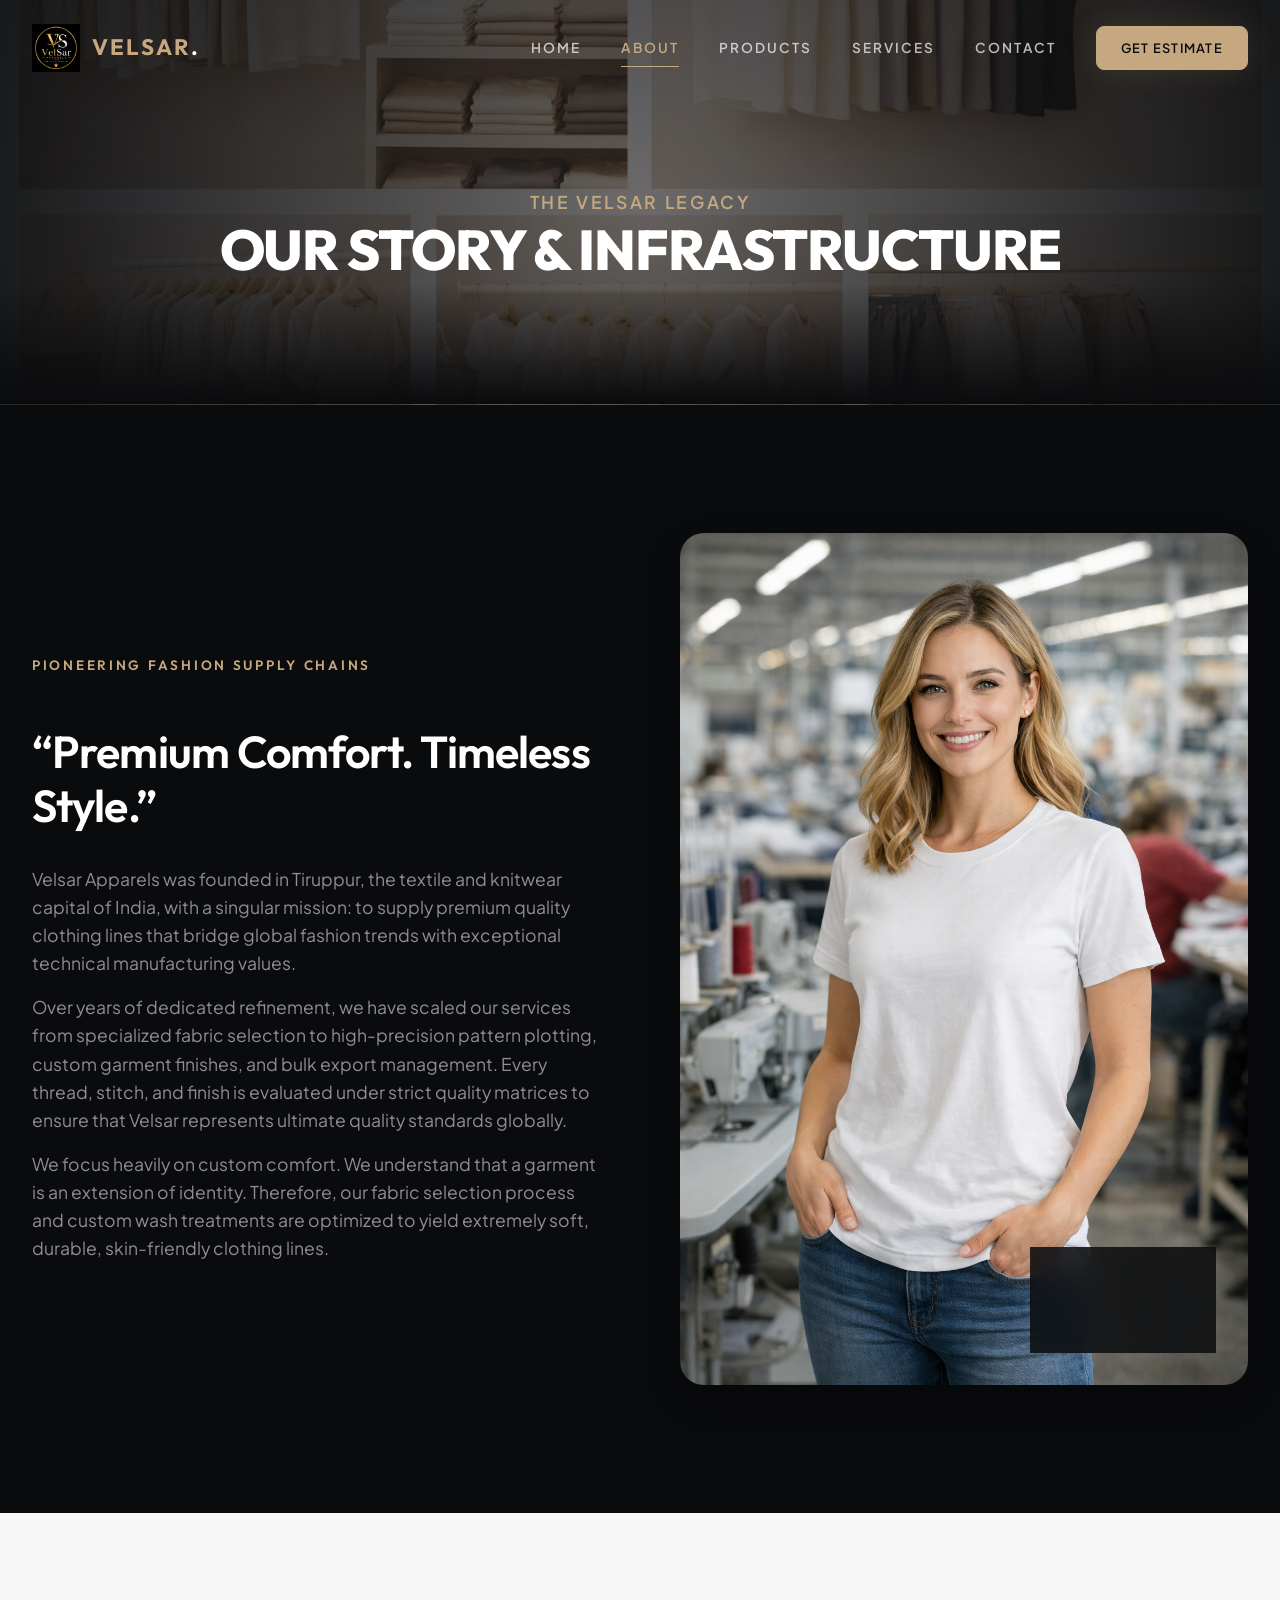
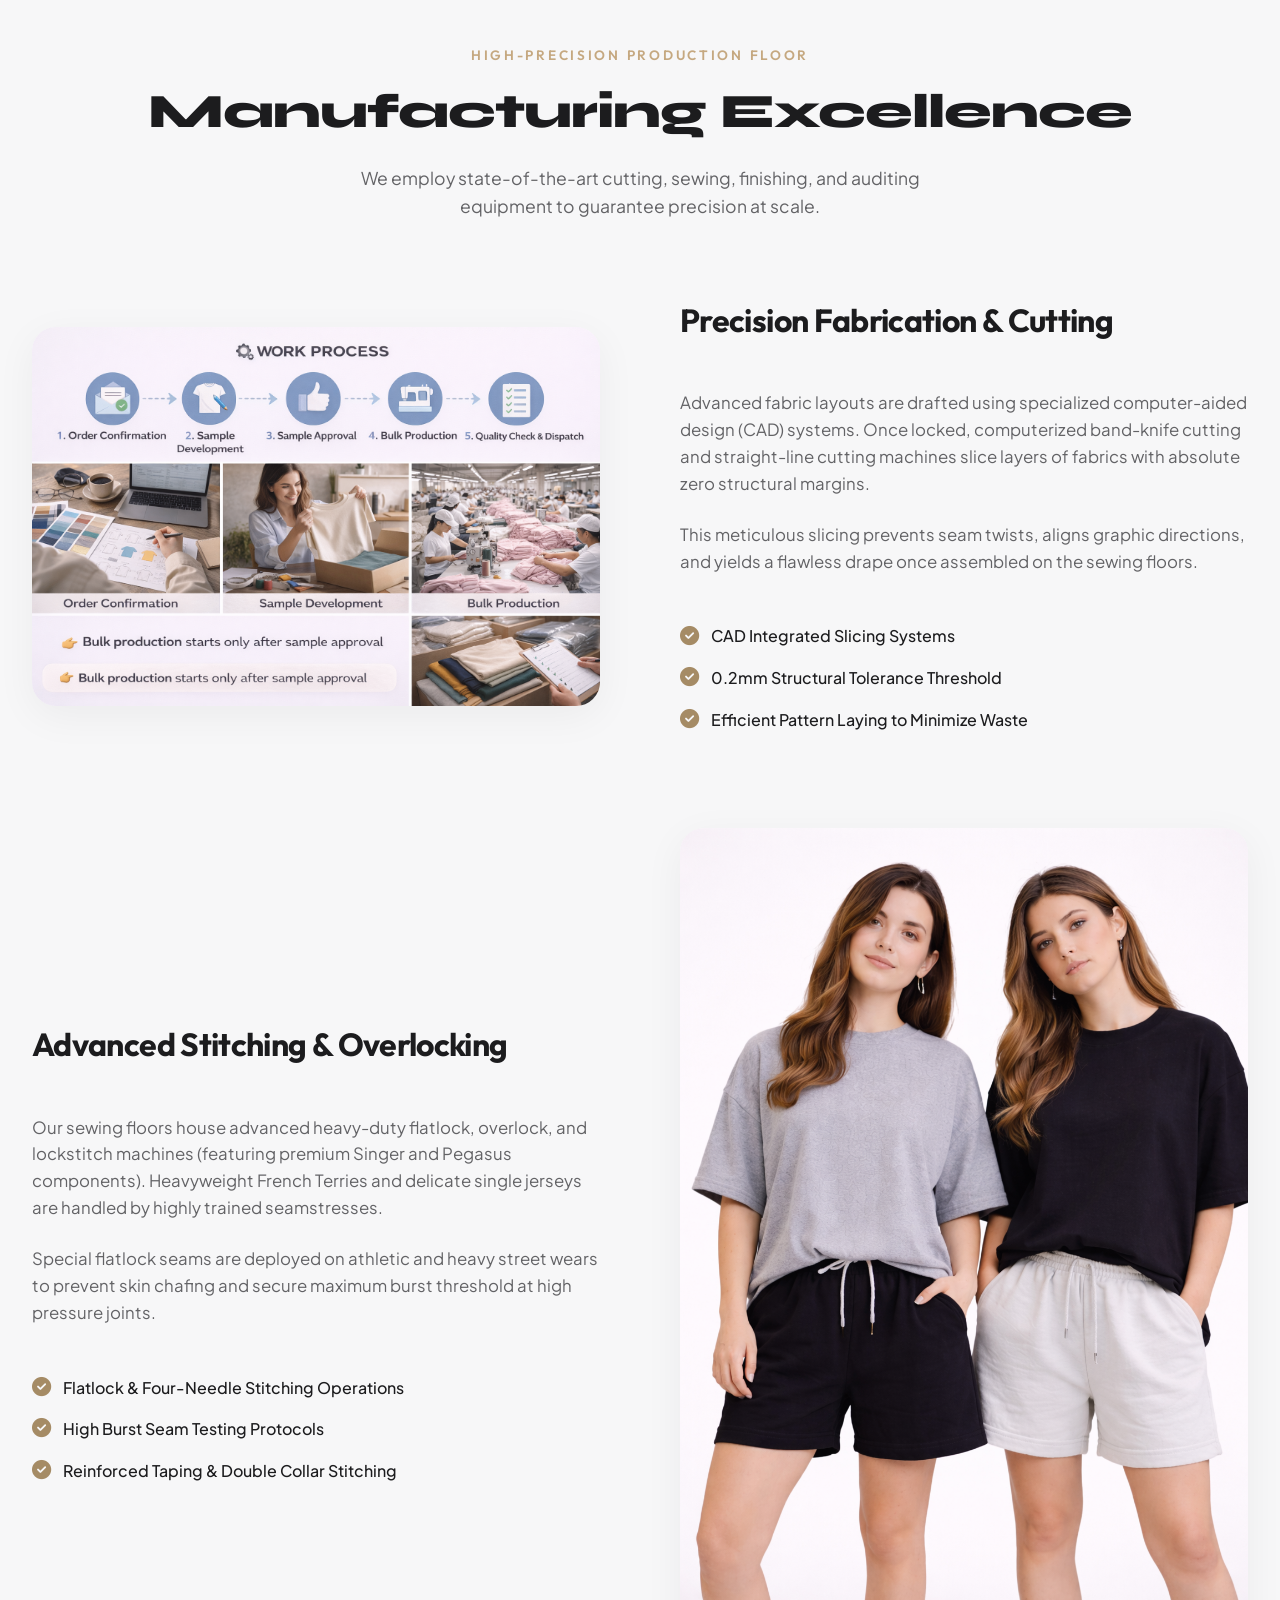
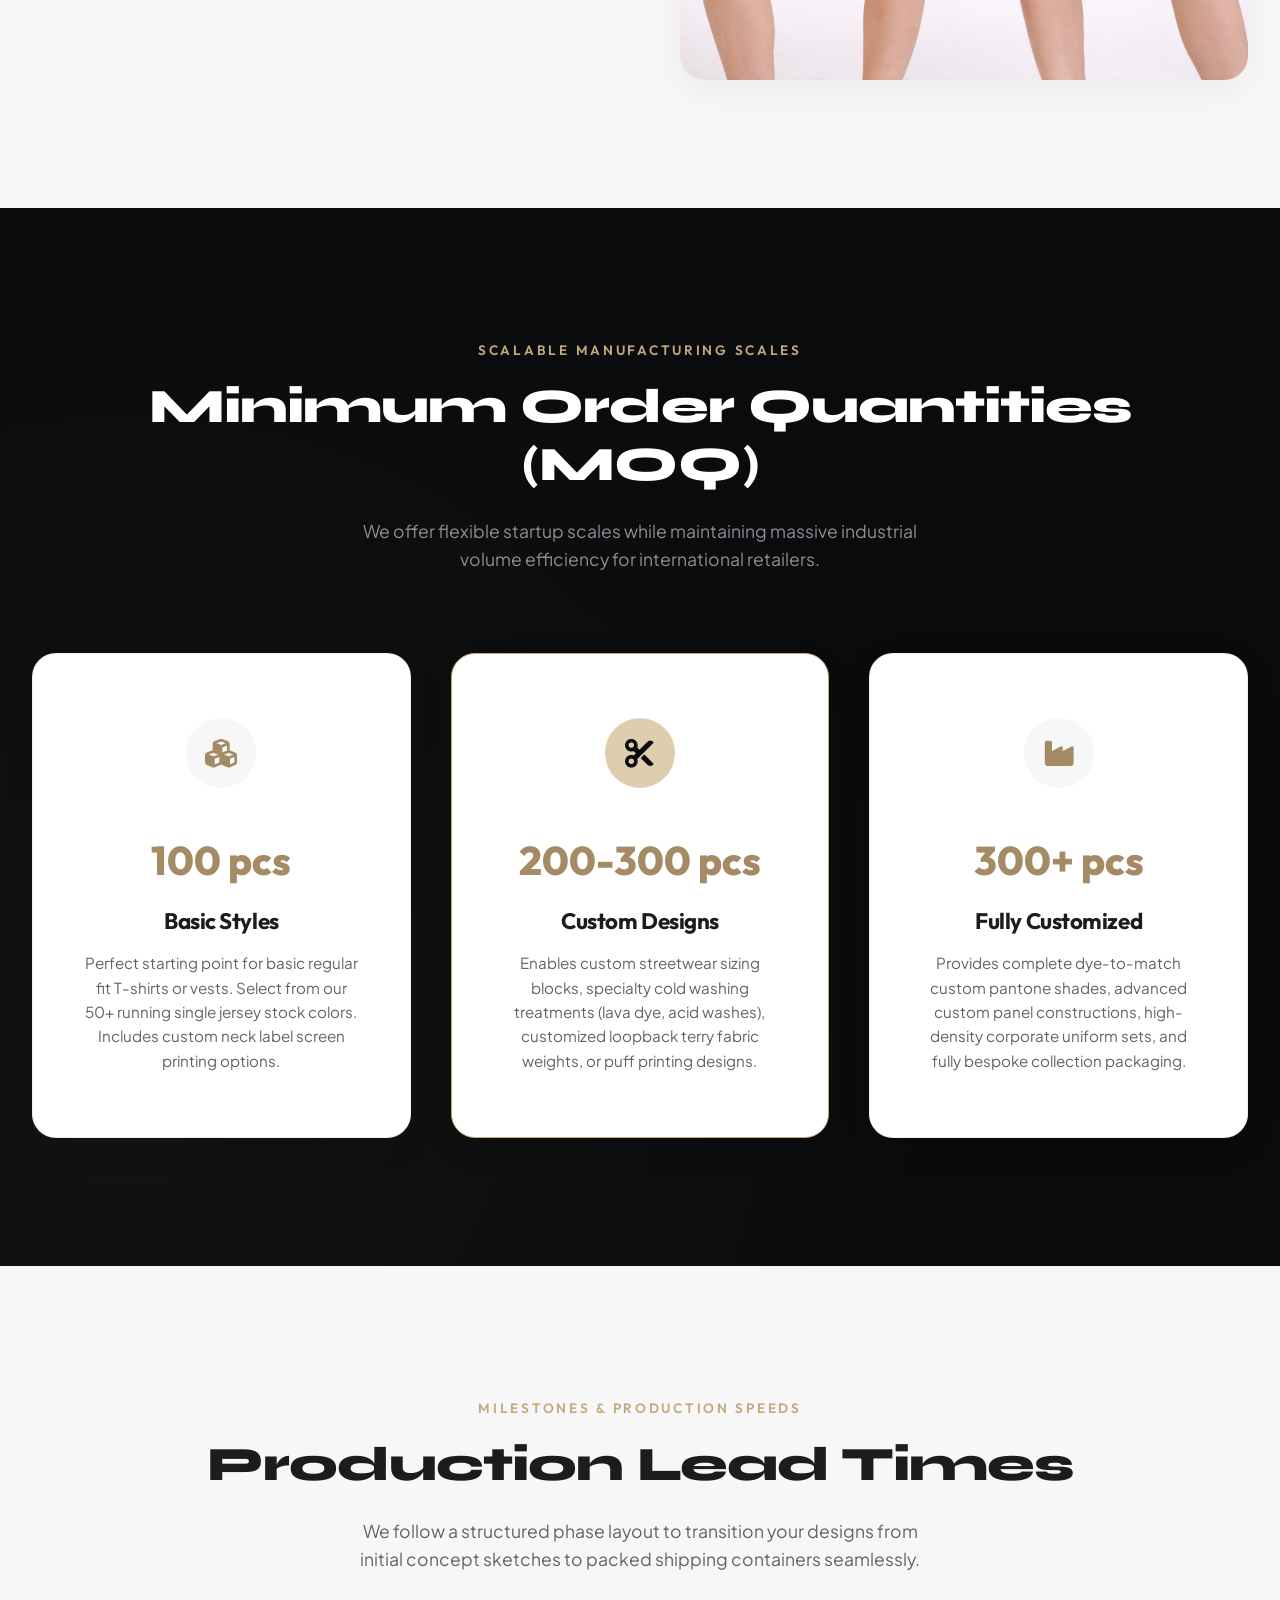
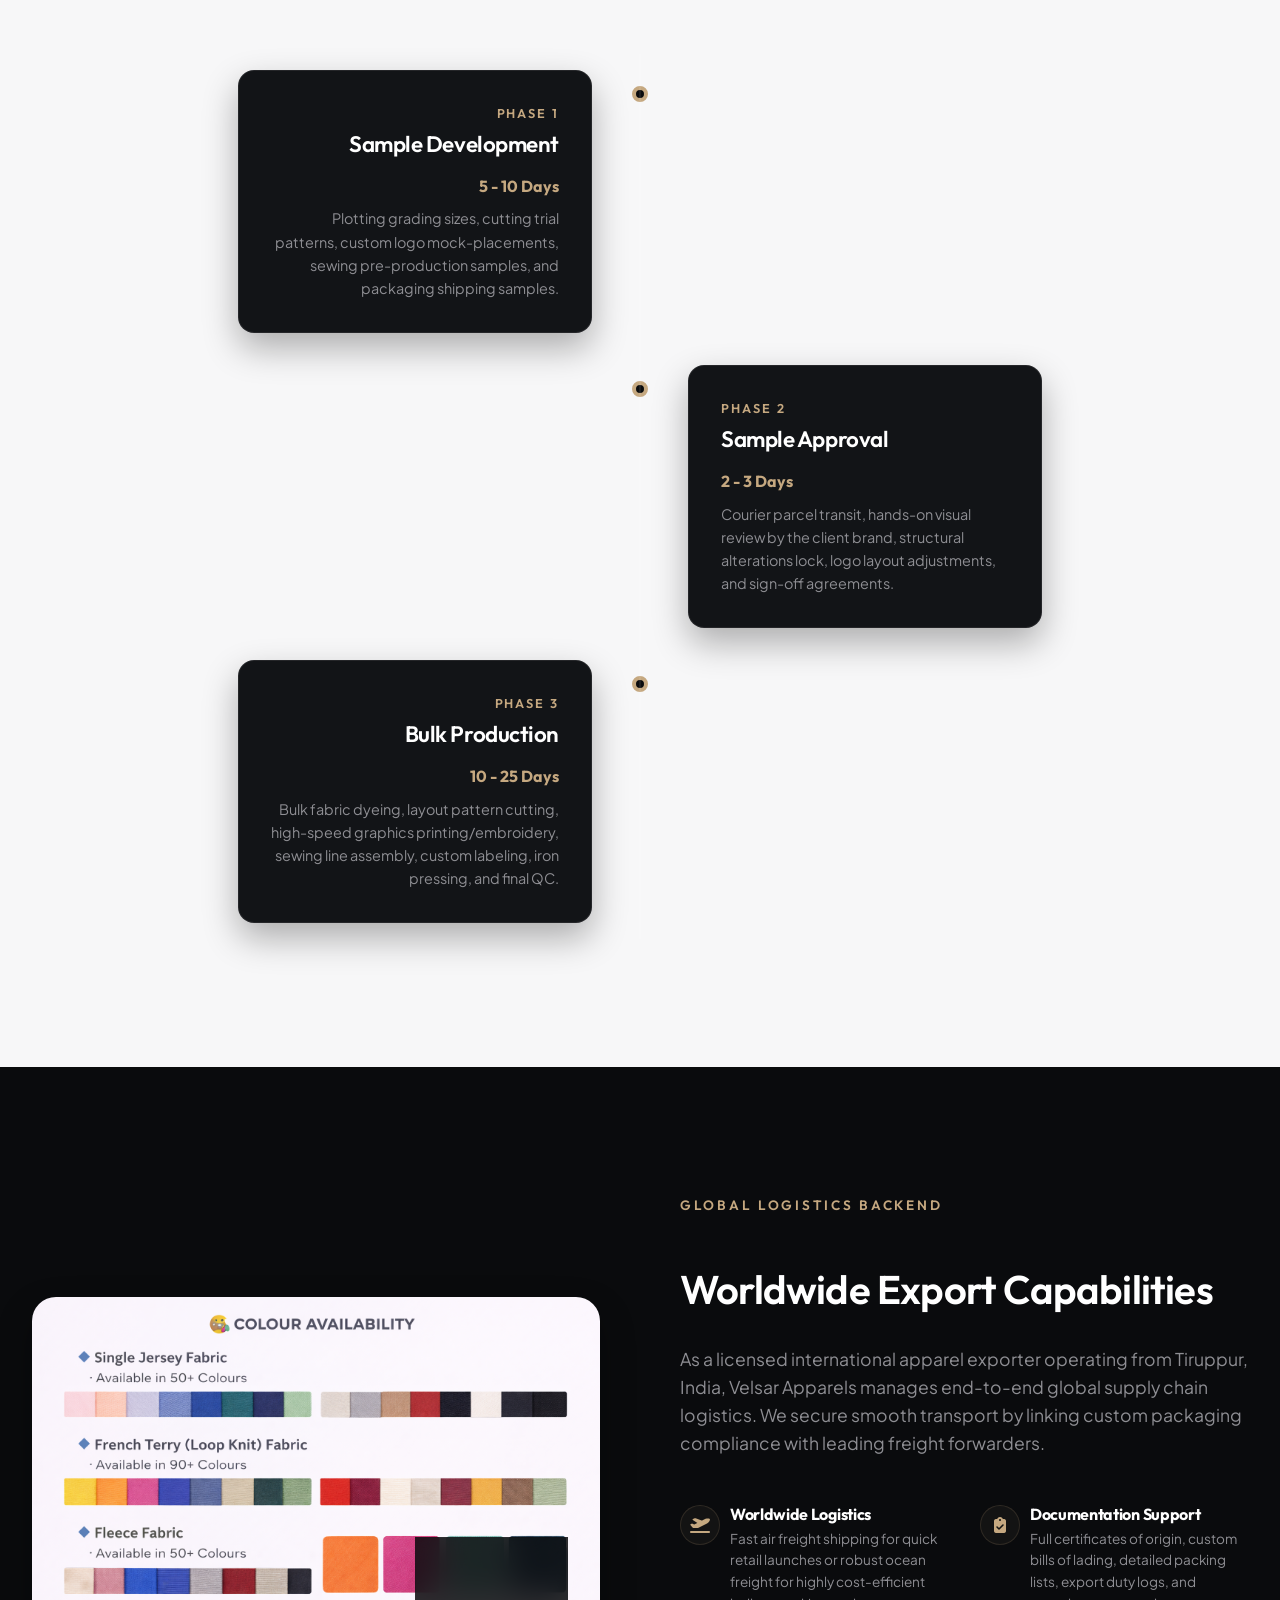
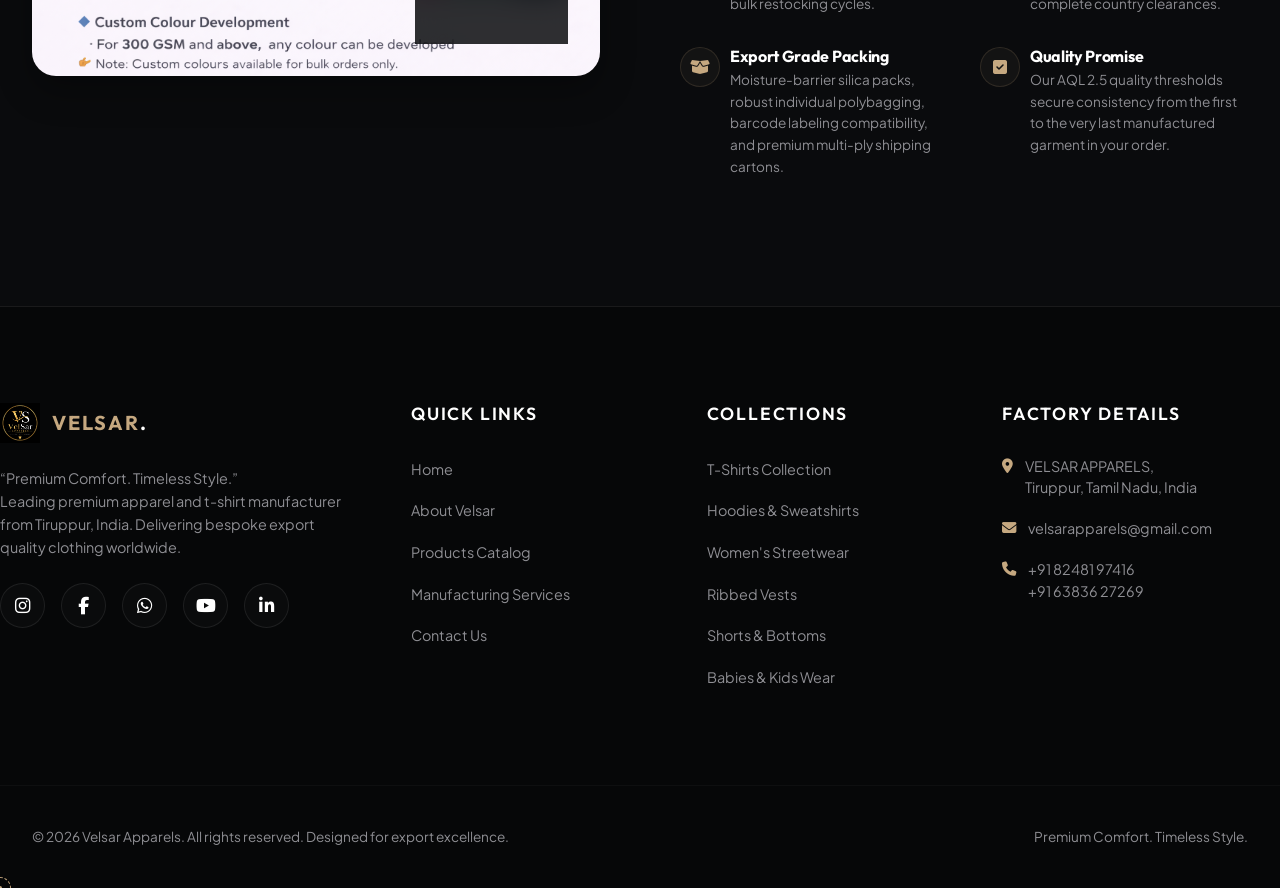
==== about.html @ 0b29ff10 "feat: implement B2B sewing scissor preloader, fabric-splitting screen transition, and multi-variatio" ====
<!DOCTYPE html>
<html lang="en">
<head>
  <meta charset="UTF-8">
  <meta name="viewport" content="width=device-width, initial-scale=1.0">
  <title>About Us | Velsar Apparels | Manufacturing Excellence</title>
  <!-- SEO Meta Tags -->
  <meta name="description" content="Discover Velsar Apparels story, manufacturing excellence, bulk garment production capabilities, custom design minimum order quantities (MOQs), production timelines, and export services.">
  
  <!-- OpenGraph Social SEO Meta Tags -->
  <meta property="og:title" content="About Us | Velsar Apparels | Manufacturing Excellence">
  <meta property="og:description" content="Discover Velsar Apparels story, manufacturing excellence, bulk garment production capabilities, custom design minimum order quantities (MOQs), production timelines, and export services.">
  <meta property="og:type" content="website">
  <meta property="og:url" content="https://velsarapparels.com/about.html">
  <meta property="og:image" content="Logo.png">
  <meta property="og:site_name" content="Velsar Apparels">
  <!-- Twitter Card properties -->
  <meta name="twitter:card" content="summary_large_image">
  <meta name="twitter:title" content="About Us | Velsar Apparels | Manufacturing Excellence">
  <meta name="twitter:description" content="Discover Velsar Apparels story, manufacturing infrastructure, custom order MOQs, and global exports.">
  <meta name="twitter:image" content="Logo.png">
  
  <link rel="icon" type="image/png" href="Logo.png">
  <link rel="stylesheet" href="https://cdnjs.cloudflare.com/ajax/libs/font-awesome/6.4.0/css/all.min.css">
  <link rel="stylesheet" href="style.css">
  
  <style>
    /* Custom subpage hero styling */
    .subpage-hero {
      height: 45vh;
      background: radial-gradient(circle at center, rgba(10, 11, 13, 0.6) 0%, rgba(10, 11, 13, 0.95) 100%), url('Shoot/Back Ground 2.png') center/cover no-repeat;
      display: flex;
      align-items: center;
      justify-content: center;
      text-align: center;
      position: relative;
      border-bottom: 1px solid var(--border-glass);
      overflow: hidden;
    }
    .subpage-hero::before {
      content: '';
      position: absolute;
      bottom: 0;
      left: 0;
      width: 100%;
      height: 30%;
      background: linear-gradient(to top, var(--primary-dark) 0%, transparent 100%);
      z-index: 1;
    }
    .subpage-hero-content {
      position: relative;
      z-index: 2;
      padding-top: 5rem;
    }
    .subpage-title {
      font-size: 3.5rem;
      font-weight: 800;
      color: var(--text-white);
      text-transform: uppercase;
      margin-bottom: 0.8rem;
    }
    .subpage-subtitle {
      font-size: 1.1rem;
      color: var(--accent);
      text-transform: uppercase;
      letter-spacing: 0.15em;
      font-weight: 600;
    }
  </style>
</head>
<body>

  <!-- 1. PRELOADER -->
  <div id="preloader">
    <div class="preloader-panel-left"></div>
    <div class="preloader-panel-right"></div>
    <div class="preloader-content">
      <div class="scissor-loader-container">
        <div class="stitch-line"></div>
        <div class="scissor-wrapper">
          <svg class="loader-scissor-svg" viewBox="0 0 100 100" width="80" height="80">
            <g class="scissor-group">
              <!-- Top Blade with loop -->
              <g class="blade-top">
                <path d="M 10 50 L 80 40 L 90 43 L 80 46 Z" fill="var(--accent)" />
                <circle cx="20" cy="65" r="10" stroke="var(--accent)" stroke-width="3" fill="none" />
                <path d="M 20 55 L 10 50" stroke="var(--accent)" stroke-width="3" />
              </g>
              <!-- Bottom Blade with loop -->
              <g class="blade-bottom">
                <path d="M 10 50 L 80 60 L 90 57 L 80 54 Z" fill="var(--accent)" />
                <circle cx="20" cy="35" r="10" stroke="var(--accent)" stroke-width="3" fill="none" />
                <path d="M 20 45 L 10 50" stroke="var(--accent)" stroke-width="3" />
              </g>
              <!-- Joint screw -->
              <circle cx="45" cy="50" r="3" fill="#fff" />
            </g>
          </svg>
        </div>
      </div>
      <div class="loader-text">Velsar Apparels</div>
    </div>
  </div>

  <!-- 2. NAVBAR -->
  <header class="header">
    <div class="container navbar">
      <a href="index.html" class="logo-container" id="nav-logo-link">
        <img class="logo-img" src="Logo.png" alt="Velsar Apparels Logo">
        <span class="logo-text">VELSAR<span>.</span></span>
      </a>
      
      <nav class="nav-menu" id="navigation-drawer">
        <a href="index.html" class="nav-link">Home</a>
        <a href="about.html" class="nav-link">About</a>
        <a href="products.html" class="nav-link">Products</a>
        <a href="services.html" class="nav-link">Services</a>
        <a href="contact.html" class="nav-link">Contact</a>
        <div class="nav-cta">
          <a href="contact.html" class="btn btn-primary">Get Estimate</a>
        </div>
      </nav>
      
      <button class="hamburger" aria-label="Toggle Navigation menu" id="hamburger-menu-btn">
        <span></span>
        <span></span>
        <span></span>
      </button>
    </div>
  </header>

  <!-- 3. ABOUT PAGE HERO -->
  <section class="subpage-hero" id="about-hero">
    <div class="subpage-hero-content reveal">
      <span class="subpage-subtitle">The Velsar Legacy</span>
      <h1 class="subpage-title">Our Story & Infrastructure</h1>
    </div>
  </section>

  <!-- 4. BRAND STORY SECTION -->
  <section class="section-padding" id="brand-story-section">
    <div class="container">
      <div class="intro-grid">
        
        <!-- Left content side -->
        <div class="intro-content reveal" id="story-content-box">
          <span class="section-subtitle">Pioneering Fashion Supply Chains</span>
          <h2 class="intro-title" style="font-size: 2.8rem;">“Premium Comfort. Timeless Style.”</h2>
          <p class="intro-desc">
            Velsar Apparels was founded in Tiruppur, the textile and knitwear capital of India, with a singular mission: to supply premium quality clothing lines that bridge global fashion trends with exceptional technical manufacturing values.
          </p>
          <p class="intro-desc" style="margin-top: -1rem;">
            Over years of dedicated refinement, we have scaled our services from specialized fabric selection to high-precision pattern plotting, custom garment finishes, and bulk export management. Every thread, stitch, and finish is evaluated under strict quality matrices to ensure that Velsar represents ultimate quality standards globally.
          </p>
          <p class="intro-desc" style="margin-top: -1rem;">
            We focus heavily on custom comfort. We understand that a garment is an extension of identity. Therefore, our fabric selection process and custom wash treatments are optimized to yield extremely soft, durable, skin-friendly clothing lines.
          </p>
        </div>
        
        <!-- Right image side -->
        <div class="intro-image-wrapper reveal reveal-delay-2" id="story-image-box">
          <img class="intro-img" src="Shoot/Model 1.png" alt="Garment Pattern Designing">
          <div class="intro-badge">
            <div class="intro-badge-num">100%</div>
            <div class="intro-badge-lbl">Cotton Purity</div>
          </div>
        </div>
        
      </div>
    </div>
  </section>

  <!-- 5. MANUFACTURING EXCELLENCE SHOWCASE -->
  <section class="section-padding bg-light-section" id="manufacturing-excellence-section">
    <div class="container">
      
      <div class="section-title-wrapper reveal">
        <span class="section-subtitle">High-Precision Production Floor</span>
        <h2 class="section-title" style="color: var(--text-dark);">Manufacturing Excellence</h2>
        <p class="section-desc" style="color: var(--text-dark-muted);">We employ state-of-the-art cutting, sewing, finishing, and auditing equipment to guarantee precision at scale.</p>
      </div>

      <div class="intro-grid" style="align-items: center; margin-bottom: 6rem;">
        <!-- Left Image showing high end CD cutting machine -->
        <div class="intro-image-wrapper reveal" style="border-radius: var(--border-radius-lg); overflow: hidden; box-shadow: var(--shadow-light);">
          <img class="intro-img" src="Shoot/Work Process.png" alt="Advanced CD cutting machine Velsar">
        </div>
        
        <!-- Right side details -->
        <div class="intro-content reveal reveal-delay-2" style="color: var(--text-dark);">
          <h3 style="font-size: 2rem; margin-bottom: 1.2rem; font-family: var(--font-headings); font-weight: 700;">Precision Fabrication & Cutting</h3>
          <p style="color: var(--text-dark-muted); font-size: 1.05rem;">
            Advanced fabric layouts are drafted using specialized computer-aided design (CAD) systems. Once locked, computerized band-knife cutting and straight-line cutting machines slice layers of fabrics with absolute zero structural margins.
          </p>
          <p style="color: var(--text-dark-muted); font-size: 1.05rem; margin-top: -0.5rem;">
            This meticulous slicing prevents seam twists, aligns graphic directions, and yields a flawless drape once assembled on the sewing floors.
          </p>
          
          <div class="intro-bullet-list" style="margin-top: 1rem;">
            <div class="intro-bullet-item" style="color: var(--text-dark);"><i class="fas fa-circle-check" style="color: var(--accent-dark);"></i> CAD Integrated Slicing Systems</div>
            <div class="intro-bullet-item" style="color: var(--text-dark);"><i class="fas fa-circle-check" style="color: var(--accent-dark);"></i> 0.2mm Structural Tolerance Threshold</div>
            <div class="intro-bullet-item" style="color: var(--text-dark);"><i class="fas fa-circle-check" style="color: var(--accent-dark);"></i> Efficient Pattern Laying to Minimize Waste</div>
          </div>
        </div>
      </div>

      <div class="intro-grid" style="align-items: center;">
        <!-- Left content explaining stitching floor -->
        <div class="intro-content reveal" style="color: var(--text-dark);">
          <h3 style="font-size: 2rem; margin-bottom: 1.2rem; font-family: var(--font-headings); font-weight: 700;">Advanced Stitching & Overlocking</h3>
          <p style="color: var(--text-dark-muted); font-size: 1.05rem;">
            Our sewing floors house advanced heavy-duty flatlock, overlock, and lockstitch machines (featuring premium Singer and Pegasus components). Heavyweight French Terries and delicate single jerseys are handled by highly trained seamstresses.
          </p>
          <p style="color: var(--text-dark-muted); font-size: 1.05rem; margin-top: -0.5rem;">
            Special flatlock seams are deployed on athletic and heavy street wears to prevent skin chafing and secure maximum burst threshold at high pressure joints.
          </p>
          
          <div class="intro-bullet-list" style="margin-top: 1rem;">
            <div class="intro-bullet-item" style="color: var(--text-dark);"><i class="fas fa-circle-check" style="color: var(--accent-dark);"></i> Flatlock & Four-Needle Stitching Operations</div>
            <div class="intro-bullet-item" style="color: var(--text-dark);"><i class="fas fa-circle-check" style="color: var(--accent-dark);"></i> High Burst Seam Testing Protocols</div>
            <div class="intro-bullet-item" style="color: var(--text-dark);"><i class="fas fa-circle-check" style="color: var(--accent-dark);"></i> Reinforced Taping & Double Collar Stitching</div>
          </div>
        </div>
        
        <!-- Right side Image showing stitching floor machines -->
        <div class="intro-image-wrapper reveal reveal-delay-2" style="border-radius: var(--border-radius-lg); overflow: hidden; box-shadow: var(--shadow-light);">
          <img class="intro-img" src="Shoot/Shoot.png" alt="Advanced Overlock Sewing Unit Velsar">
        </div>
      </div>
      
    </div>
  </section>

  <!-- 6. MOQ DETAILS SECTION -->
  <section class="section-padding" id="moq-section" style="background: radial-gradient(circle at 10% 80%, rgba(197, 168, 128, 0.05) 0%, transparent 60%);">
    <div class="container">
      
      <div class="section-title-wrapper reveal">
        <span class="section-subtitle">Scalable Manufacturing Scales</span>
        <h2 class="section-title">Minimum Order Quantities (MOQ)</h2>
        <p class="section-desc">We offer flexible startup scales while maintaining massive industrial volume efficiency for international retailers.</p>
      </div>

      <div class="moq-grid">
        
        <!-- Card 1 -->
        <div class="moq-card reveal reveal-delay-1">
          <div class="moq-icon-box"><i class="fas fa-cubes"></i></div>
          <div class="moq-pcs">100 pcs</div>
          <h3 class="moq-title">Basic Styles</h3>
          <p class="moq-desc">
            Perfect starting point for basic regular fit T-shirts or vests. Select from our 50+ running single jersey stock colors. Includes custom neck label screen printing options.
          </p>
        </div>
        
        <!-- Card 2 -->
        <div class="moq-card reveal reveal-delay-2" style="border-color: var(--accent); box-shadow: var(--shadow-light);">
          <div class="moq-icon-box" style="background: var(--accent-light); color: var(--primary-dark);"><i class="fas fa-scissors"></i></div>
          <div class="moq-pcs" style="color: var(--accent-dark);">200-300 pcs</div>
          <h3 class="moq-title">Custom Designs</h3>
          <p class="moq-desc">
            Enables custom streetwear sizing blocks, specialty cold washing treatments (lava dye, acid washes), customized loopback terry fabric weights, or puff printing designs.
          </p>
        </div>
        
        <!-- Card 3 -->
        <div class="moq-card reveal reveal-delay-3">
          <div class="moq-icon-box"><i class="fas fa-industry"></i></div>
          <div class="moq-pcs">300+ pcs</div>
          <h3 class="moq-title">Fully Customized</h3>
          <p class="moq-desc">
            Provides complete dye-to-match custom pantone shades, advanced custom panel constructions, high-density corporate uniform sets, and fully bespoke collection packaging.
          </p>
        </div>
        
      </div>
      
    </div>
  </section>

  <!-- 7. LEAD TIME SECTION -->
  <section class="section-padding bg-light-section" id="leadtime-section">
    <div class="container">
      
      <div class="section-title-wrapper reveal">
        <span class="section-subtitle">Milestones & Production Speeds</span>
        <h2 class="section-title" style="color: var(--text-dark);">Production Lead Times</h2>
        <p class="section-desc" style="color: var(--text-dark-muted);">We follow a structured phase layout to transition your designs from initial concept sketches to packed shipping containers seamlessly.</p>
      </div>

      <div class="timeline">
        
        <!-- Phase 1 -->
        <div class="timeline-item timeline-left reveal reveal-delay-1">
          <div class="timeline-content">
            <div class="timeline-step">Phase 1</div>
            <h3 class="timeline-title">Sample Development</h3>
            <span class="text-accent" style="font-weight: 700; font-family: var(--font-headings); display: block; margin-bottom: 0.5rem;">5 - 10 Days</span>
            <p class="timeline-desc">
              Plotting grading sizes, cutting trial patterns, custom logo mock-placements, sewing pre-production samples, and packaging shipping samples.
            </p>
          </div>
        </div>
        
        <!-- Phase 2 -->
        <div class="timeline-item timeline-right reveal reveal-delay-2">
          <div class="timeline-content">
            <div class="timeline-step">Phase 2</div>
            <h3 class="timeline-title">Sample Approval</h3>
            <span class="text-accent" style="font-weight: 700; font-family: var(--font-headings); display: block; margin-bottom: 0.5rem;">2 - 3 Days</span>
            <p class="timeline-desc">
              Courier parcel transit, hands-on visual review by the client brand, structural alterations lock, logo layout adjustments, and sign-off agreements.
            </p>
          </div>
        </div>
        
        <!-- Phase 3 -->
        <div class="timeline-item timeline-left reveal reveal-delay-3">
          <div class="timeline-content">
            <div class="timeline-step">Phase 3</div>
            <h3 class="timeline-title">Bulk Production</h3>
            <span class="text-accent" style="font-weight: 700; font-family: var(--font-headings); display: block; margin-bottom: 0.5rem;">10 - 25 Days</span>
            <p class="timeline-desc">
              Bulk fabric dyeing, layout pattern cutting, high-speed graphics printing/embroidery, sewing line assembly, custom labeling, iron pressing, and final QC.
            </p>
          </div>
        </div>
        
      </div>
      
    </div>
  </section>

  <!-- 8. EXPORT CAPABILITY SECTION -->
  <section class="section-padding" id="export-section">
    <div class="container">
      <div class="intro-grid">
        
        <!-- Left Side Image -->
        <div class="intro-image-wrapper reveal" style="box-shadow: var(--shadow-card);">
          <img class="intro-img" src="Shoot/Colour.png" alt="Velsar Garment Finishing & Packaging Unit">
          <div class="intro-badge">
            <div class="intro-badge-num">50+</div>
            <div class="intro-badge-lbl">Countries</div>
          </div>
        </div>
        
        <!-- Right Side Text Content -->
        <div class="intro-content reveal reveal-delay-2">
          <span class="section-subtitle">Global Logistics Backend</span>
          <h2 class="intro-title">Worldwide Export Capabilities</h2>
          <p class="intro-desc">
            As a licensed international apparel exporter operating from Tiruppur, India, Velsar Apparels manages end-to-end global supply chain logistics. We secure smooth transport by linking custom packaging compliance with leading freight forwarders.
          </p>
          
          <div style="display: grid; grid-template-columns: 1fr 1fr; gap: 2rem; margin-top: 1rem;">
            
            <div style="display: flex; gap: 10px; align-items: flex-start;">
              <div class="contact-detail-icon" style="width: 40px; height: 40px; font-size: 1rem;"><i class="fas fa-plane-departure"></i></div>
              <div>
                <h4 style="color: var(--text-white); font-family: var(--font-headings); font-weight: 700; margin-bottom: 0.2rem;">Worldwide Logistics</h4>
                <p style="color: var(--text-muted); font-size: 0.85rem;">Fast air freight shipping for quick retail launches or robust ocean freight for highly cost-efficient bulk restocking cycles.</p>
              </div>
            </div>
            
            <div style="display: flex; gap: 10px; align-items: flex-start;">
              <div class="contact-detail-icon" style="width: 40px; height: 40px; font-size: 1rem;"><i class="fas fa-clipboard-check"></i></div>
              <div>
                <h4 style="color: var(--text-white); font-family: var(--font-headings); font-weight: 700; margin-bottom: 0.2rem;">Documentation Support</h4>
                <p style="color: var(--text-muted); font-size: 0.85rem;">Full certificates of origin, custom bills of lading, detailed packing lists, export duty logs, and complete country clearances.</p>
              </div>
            </div>
            
            <div style="display: flex; gap: 10px; align-items: flex-start;">
              <div class="contact-detail-icon" style="width: 40px; height: 40px; font-size: 1rem;"><i class="fas fa-box-open"></i></div>
              <div>
                <h4 style="color: var(--text-white); font-family: var(--font-headings); font-weight: 700; margin-bottom: 0.2rem;">Export Grade Packing</h4>
                <p style="color: var(--text-muted); font-size: 0.85rem;">Moisture-barrier silica packs, robust individual polybagging, barcode labeling compatibility, and premium multi-ply shipping cartons.</p>
              </div>
            </div>
            
            <div style="display: flex; gap: 10px; align-items: flex-start;">
              <div class="contact-detail-icon" style="width: 40px; height: 40px; font-size: 1rem;"><i class="fas fa-square-check"></i></div>
              <div>
                <h4 style="color: var(--text-white); font-family: var(--font-headings); font-weight: 700; margin-bottom: 0.2rem;">Quality Promise</h4>
                <p style="color: var(--text-muted); font-size: 0.85rem;">Our AQL 2.5 quality thresholds secure consistency from the first to the very last manufactured garment in your order.</p>
              </div>
            </div>
            
          </div>
        </div>
        
      </div>
    </div>
  </section>

  <!-- 9. SHARED FOOTER -->
  <footer class="footer">
    <div class="container footer-top">
      <div class="footer-grid">
        
        <!-- Col 1: Brand Info -->
        <div class="footer-about">
          <a href="index.html" class="footer-logo-container">
            <img class="footer-logo-img" src="Logo.png" alt="Velsar Footer Logo">
            <span class="footer-logo-text">VELSAR<span>.</span></span>
          </a>
          <p class="footer-desc">
            “Premium Comfort. Timeless Style.”<br>
            Leading premium apparel and t-shirt manufacturer from Tiruppur, India. Delivering bespoke export quality clothing worldwide.
          </p>
          <div class="social-links">
            <a class="social-icon" href="https://instagram.com" target="_blank" aria-label="Instagram profile"><i class="fab fa-instagram"></i></a>
            <a class="social-icon" href="https://facebook.com" target="_blank" aria-label="Facebook page"><i class="fab fa-facebook-f"></i></a>
            <a class="social-icon" href="https://wa.me/918248197416" target="_blank" aria-label="WhatsApp chat"><i class="fab fa-whatsapp"></i></a>
            <a class="social-icon" href="https://youtube.com" target="_blank" aria-label="YouTube channel"><i class="fab fa-youtube"></i></a>
            <a class="social-icon" href="https://linkedin.com" target="_blank" aria-label="LinkedIn page"><i class="fab fa-linkedin-in"></i></a>
          </div>
        </div>
        
        <!-- Col 2: Navigation Links -->
        <div>
          <h4 class="footer-title">Quick Links</h4>
          <ul class="footer-links">
            <li><a href="index.html" class="footer-link">Home</a></li>
            <li><a href="about.html" class="footer-link">About Velsar</a></li>
            <li><a href="products.html" class="footer-link">Products Catalog</a></li>
            <li><a href="services.html" class="footer-link">Manufacturing Services</a></li>
            <li><a href="contact.html" class="footer-link">Contact Us</a></li>
          </ul>
        </div>
        
        <!-- Col 3: Collections links -->
        <div>
          <h4 class="footer-title">Collections</h4>
          <ul class="footer-links">
            <li><a href="products.html?cat=t-shirts" class="footer-link">T-Shirts Collection</a></li>
            <li><a href="products.html?cat=hoodies" class="footer-link">Hoodies & Sweatshirts</a></li>
            <li><a href="products.html?cat=women" class="footer-link">Women's Streetwear</a></li>
            <li><a href="products.html?cat=vest" class="footer-link">Ribbed Vests</a></li>
            <li><a href="products.html?cat=bottoms" class="footer-link">Shorts & Bottoms</a></li>
            <li><a href="products.html?cat=babies" class="footer-link">Babies & Kids Wear</a></li>
          </ul>
        </div>
        
        <!-- Col 4: Contact details -->
        <div>
          <h4 class="footer-title">Factory Details</h4>
          <div class="footer-contact-item">
            <i class="fas fa-location-dot"></i>
            <span>VELSAR APPARELS,<br>Tiruppur, Tamil Nadu, India</span>
          </div>
          <div class="footer-contact-item">
            <i class="fas fa-envelope"></i>
            <a href="mailto:velsarapparels@gmail.com" style="color: inherit; word-break: break-all;">velsarapparels@gmail.com</a>
          </div>
          <div class="footer-contact-item">
            <i class="fas fa-phone"></i>
            <span>+91 82481 97416<br>+91 63836 27269</span>
          </div>
        </div>
        
      </div>
    </div>
    
    <div class="footer-bottom">
      <div class="container footer-bottom-flex">
        <p>&copy; 2026 Velsar Apparels. All rights reserved. Designed for export excellence.</p>
        <p>Premium Comfort. Timeless Style.</p>
      </div>
    </div>
  </footer>

  <!-- 10. SCROLL-TO-TOP -->
  <a class="scroll-top-btn" href="#top" aria-label="Scroll back to top" id="scroll-to-top-button">
    <i class="fas fa-chevron-up"></i>
  </a>

  <script src="main.js"></script>
</body>
</html>
---- style.css ----
@import url('https://fonts.googleapis.com/css2?family=Syne:wght@700;800&family=Outfit:wght@300;400;500;600;700;800&family=Plus+Jakarta+Sans:wght@300;400;500;600;700&display=swap');

/* --- CUSTOM VARIABLES --- */
:root {
  --primary-dark: #0A0B0D;
  --secondary-dark: #121417;
  --tertiary-dark: #1C1E22;
  --accent: #C5A880;
  --accent-light: #DFCDAF;
  --accent-dark: #A58B65;
  --text-white: #FFFFFF;
  --text-light: #F4F4F6;
  --text-muted: #8E8E93;
  --text-dark: #1C1C1E;
  --text-dark-muted: #636366;
  --light-bg: #F7F7F8;
  --light-card: #FFFFFF;
  
  --border-glass: rgba(255, 255, 255, 0.08);
  --border-light: rgba(0, 0, 0, 0.06);
  --bg-glass: rgba(255, 255, 255, 0.02);
  --bg-glass-active: rgba(255, 255, 255, 0.06);
  
  --font-headings: 'Outfit', sans-serif;
  --font-body: 'Plus Jakarta Sans', sans-serif;
  --font-display: 'Syne', sans-serif;
  
  --transition-smooth: all 0.5s cubic-bezier(0.16, 1, 0.3, 1);
  --transition-fast: all 0.25s ease;
  
  --shadow-subtle: 0 10px 30px rgba(0, 0, 0, 0.03);
  --shadow-card: 0 15px 35px rgba(0, 0, 0, 0.3);
  --shadow-light: 0 10px 40px rgba(0, 0, 0, 0.05);
  --shadow-glow: 0 0 30px rgba(197, 168, 128, 0.15);
  
  --border-radius-sm: 8px;
  --border-radius-md: 16px;
  --border-radius-lg: 24px;
  --border-radius-full: 9999px;
  
  --max-width: 1400px;
}

/* --- RESET & BASE STYLES --- */
*, *::before, *::after {
  box-sizing: border-box;
  margin: 0;
  padding: 0;
}

html {
  scroll-behavior: smooth;
  font-size: 16px;
  -webkit-text-size-adjust: 100%;
}

body {
  background-color: var(--primary-dark);
  color: var(--text-light);
  font-family: var(--font-body);
  line-height: 1.6;
  overflow-x: hidden;
}

h1, h2, h3, h4, h5, h6 {
  font-family: var(--font-headings);
  font-weight: 600;
  letter-spacing: -0.02em;
  line-height: 1.2;
}

a {
  color: inherit;
  text-decoration: none;
  transition: var(--transition-fast);
}

img {
  max-width: 100%;
  height: auto;
  display: block;
  object-fit: cover;
}

button, input, textarea, select {
  font-family: inherit;
  background: none;
  border: none;
  outline: none;
}

ul {
  list-style: none;
}

/* --- SCROLLBAR --- */
::-webkit-scrollbar {
  width: 8px;
}
::-webkit-scrollbar-track {
  background: var(--primary-dark);
}
::-webkit-scrollbar-thumb {
  background: var(--tertiary-dark);
  border-radius: var(--border-radius-full);
  border: 2px solid var(--primary-dark);
}
::-webkit-scrollbar-thumb:hover {
  background: var(--accent);
}

/* --- PRELOADER (Sewing Scissor & Fabric Split Transition) --- */
#preloader {
  position: fixed;
  top: 0;
  left: 0;
  width: 100%;
  height: 100%;
  z-index: 99999;
  display: flex;
  justify-content: center;
  align-items: center;
  flex-direction: column;
  background: transparent;
  pointer-events: none;
  transition: opacity 0.8s ease, visibility 0.8s ease;
}
.preloader-panel-left,
.preloader-panel-right {
  position: absolute;
  top: 0;
  width: 50%;
  height: 100%;
  background: var(--primary-dark);
  z-index: -1;
  transition: transform 1s cubic-bezier(0.77, 0, 0.175, 1);
  pointer-events: auto;
}
.preloader-panel-left {
  left: 0;
  border-right: 1px dashed rgba(197, 168, 128, 0.12);
}
.preloader-panel-right {
  right: 0;
  border-left: 1px dashed rgba(197, 168, 128, 0.12);
}
#preloader.active .preloader-panel-left {
  transform: translateX(-100%);
}
#preloader.active .preloader-panel-right {
  transform: translateX(100%);
}
#preloader.active {
  opacity: 0;
  visibility: hidden;
  transition: opacity 0.8s ease 0.4s, visibility 0.8s ease 0.4s;
}

.preloader-content {
  display: flex;
  justify-content: center;
  align-items: center;
  flex-direction: column;
  gap: 20px;
  opacity: 1;
  transition: opacity 0.4s ease;
  z-index: 10;
}
#preloader.active .preloader-content {
  opacity: 0;
}

.scissor-loader-container {
  position: relative;
  width: 300px;
  height: 80px;
  display: flex;
  align-items: center;
  justify-content: flex-start;
}
.stitch-line {
  position: absolute;
  left: 0;
  width: 100%;
  height: 0;
  border-top: 2.5px dashed rgba(197, 168, 128, 0.4);
  z-index: 1;
}
.scissor-wrapper {
  position: absolute;
  left: 0;
  z-index: 2;
  transform: translateY(-2px);
  animation: scissorMove 2.8s cubic-bezier(0.4, 0, 0.2, 1) infinite;
}
.loader-scissor-svg {
  transform: scale(0.65);
}
.blade-top {
  transform-origin: 45px 50px;
  animation: cutTop 0.25s ease-in-out infinite alternate;
}
.blade-bottom {
  transform-origin: 45px 50px;
  animation: cutBottom 0.25s ease-in-out infinite alternate;
}

@keyframes cutTop {
  0% { transform: rotate(0deg); }
  100% { transform: rotate(20deg); }
}
@keyframes cutBottom {
  0% { transform: rotate(0deg); }
  100% { transform: rotate(-20deg); }
}
@keyframes scissorMove {
  0% {
    left: -20px;
    opacity: 0;
  }
  10% {
    left: 0px;
    opacity: 1;
  }
  85% {
    left: 240px;
    opacity: 1;
  }
  95% {
    left: 280px;
    opacity: 0;
  }
  100% {
    left: -20px;
    opacity: 0;
  }
}

.loader-text {
  font-family: var(--font-headings);
  letter-spacing: 0.3em;
  font-weight: 300;
  text-transform: uppercase;
  color: var(--accent);
  font-size: 0.85rem;
  animation: pulse 1.5s ease-in-out infinite;
}
@keyframes pulse {
  0%, 100% { opacity: 0.5; }
  50% { opacity: 1; }
}

/* --- UTILITY CLASSES --- */
.container {
  max-width: var(--max-width);
  margin: 0 auto;
  padding: 0 2rem;
}
.section-padding {
  padding: 8rem 0;
}
.section-title-wrapper {
  text-align: center;
  margin-bottom: 5rem;
  position: relative;
}
.section-subtitle {
  font-family: var(--font-headings);
  color: var(--accent);
  text-transform: uppercase;
  font-size: 0.85rem;
  font-weight: 600;
  letter-spacing: 0.2em;
  margin-bottom: 1rem;
  display: inline-block;
  position: relative;
}
.section-title {
  font-family: var(--font-display, 'Syne', var(--font-headings));
  font-size: 3rem;
  font-weight: 800;
  color: var(--text-white);
  margin-bottom: 1.5rem;
  text-transform: capitalize;
  letter-spacing: -0.02em;
}
.section-desc {
  max-width: 600px;
  margin: 0 auto;
  color: var(--text-muted);
  font-size: 1.1rem;
}
.text-accent {
  color: var(--accent) !important;
}
.bg-light-section {
  background-color: var(--light-bg);
  color: var(--text-dark) !important;
}
.bg-light-section .section-title {
  color: var(--text-dark);
}
.bg-light-section .section-desc {
  color: var(--text-dark-muted);
}

/* --- PREMIUM BUTTONS --- */
.btn {
  display: inline-flex;
  align-items: center;
  justify-content: center;
  gap: 10px;
  padding: 1.1rem 2.4rem;
  font-size: 0.9rem;
  font-weight: 600;
  letter-spacing: 0.1em;
  text-transform: uppercase;
  border-radius: var(--border-radius-sm);
  cursor: pointer;
  position: relative;
  overflow: hidden;
  transition: var(--transition-smooth);
}
.btn-primary {
  background: var(--accent);
  color: var(--primary-dark);
  border: 1px solid var(--accent);
  box-shadow: var(--shadow-glow);
}
.btn-primary::after {
  content: '';
  position: absolute;
  top: 0;
  left: -100%;
  width: 100%;
  height: 100%;
  background: linear-gradient(90deg, transparent, rgba(255, 255, 255, 0.2), transparent);
  transition: var(--transition-smooth);
}
.btn-primary:hover::after {
  left: 100%;
}
.btn-primary:hover {
  background: var(--text-white);
  border-color: var(--text-white);
  transform: translateY(-3px);
}
.btn-secondary {
  border: 1px solid var(--border-glass);
  color: var(--text-white);
  background: rgba(255, 255, 255, 0.02);
  backdrop-filter: blur(10px);
}
.btn-secondary:hover {
  background: var(--accent);
  color: var(--primary-dark);
  border-color: var(--accent);
  transform: translateY(-3px);
}
.btn-light {
  background: var(--primary-dark);
  color: var(--text-white);
  border: 1px solid var(--primary-dark);
}
.btn-light:hover {
  background: var(--accent);
  color: var(--primary-dark);
  border-color: var(--accent);
  transform: translateY(-3px);
}

/* --- STICKY GLASSMORPHISM NAVBAR --- */
.header {
  position: fixed;
  top: 0;
  left: 0;
  width: 100%;
  z-index: 1000;
  transition: var(--transition-smooth);
  border-bottom: 1px solid transparent;
}
.header.sticky {
  background: rgba(10, 11, 13, 0.95);
  backdrop-filter: blur(20px);
  -webkit-backdrop-filter: blur(20px);
  border-bottom: 1px solid var(--border-glass);
  padding: 0.8rem 0;
  box-shadow: 0 4px 30px rgba(0, 0, 0, 0.5);
}
/* Ensure font is elegant white & gold to match the brand emblem logo */
.header.sticky .logo-text {
  color: var(--accent) !important;
}
.header.sticky .logo-text span {
  color: var(--text-white) !important;
}
.header.sticky .nav-link {
  color: var(--text-white) !important;
}
.header.sticky .nav-link:hover,
.header.sticky .nav-link.active {
  color: var(--accent) !important;
  opacity: 1;
}
.header.sticky .nav-link::after {
  background-color: var(--accent) !important;
}
.header.sticky .hamburger span {
  background-color: var(--text-white) !important;
}
.header.sticky .logo-img {
  filter: none; /* Preserves glorious gold logo colors */
}
.header.sticky .btn-primary {
  background-color: var(--accent) !important;
  color: var(--primary-dark) !important;
  border-color: var(--accent) !important;
}
.header.sticky .btn-primary:hover {
  background-color: var(--accent-light) !important;
  color: var(--primary-dark) !important;
  border-color: var(--accent-light) !important;
}
.header:not(.sticky) {
  padding: 1.5rem 0;
}
.navbar {
  display: flex;
  align-items: center;
  justify-content: space-between;
}
.logo-container {
  display: flex;
  align-items: center;
  gap: 12px;
}
.logo-img {
  height: 48px;
  width: auto;
  object-fit: contain;
}
.logo-text {
  font-family: var(--font-headings);
  font-size: 1.4rem;
  font-weight: 700;
  letter-spacing: 0.1em;
  color: var(--accent);
}
.logo-text span {
  color: var(--text-white);
}
.nav-menu {
  display: flex;
  align-items: center;
  gap: 2.5rem;
}
.nav-link {
  font-size: 0.85rem;
  font-weight: 600;
  text-transform: uppercase;
  letter-spacing: 0.15em;
  color: var(--text-light);
  opacity: 0.75;
  position: relative;
  padding: 0.5rem 0;
}
.nav-link:hover, .nav-link.active {
  opacity: 1;
  color: var(--accent);
}
.nav-link::after {
  content: '';
  position: absolute;
  bottom: 0;
  left: 0;
  width: 0;
  height: 1px;
  background-color: var(--accent);
  transition: var(--transition-fast);
}
.nav-link:hover::after, .nav-link.active::after {
  width: 100%;
}
.nav-cta {
  display: flex;
  align-items: center;
}
.nav-cta .btn {
  padding: 0.7rem 1.5rem;
  font-size: 0.8rem;
}

/* Hamburger mobile button */
.hamburger {
  display: none;
  cursor: pointer;
  z-index: 1010;
  flex-direction: column;
  gap: 6px;
}
.hamburger span {
  display: block;
  width: 28px;
  height: 2px;
  background-color: var(--text-white);
  transition: var(--transition-fast);
  border-radius: var(--border-radius-full);
}
.hamburger.active span:nth-child(1) {
  transform: translateY(8px) rotate(45deg);
}
.hamburger.active span:nth-child(2) {
  opacity: 0;
}
.hamburger.active span:nth-child(3) {
  transform: translateY(-8px) rotate(-45deg);
}

/* Mobile responsive menu overlays */
@media (max-width: 991px) {
  .hamburger {
    display: flex;
  }
  .nav-menu {
    position: fixed;
    top: 0;
    right: -100%;
    width: 80%;
    max-width: 400px;
    height: 100vh;
    background: var(--secondary-dark);
    backdrop-filter: blur(20px);
    border-left: 1px solid var(--border-glass);
    flex-direction: column;
    justify-content: center;
    align-items: flex-start;
    padding: 3rem;
    gap: 2rem;
    z-index: 1005;
    transition: var(--transition-smooth);
  }
  .nav-menu.active {
    right: 0;
  }
  .nav-cta {
    width: 100%;
    margin-top: 1rem;
  }
  .nav-cta .btn {
    width: 100%;
  }
}

/* --- HERO SECTION --- */
.hero {
  height: 100vh;
  position: relative;
  display: flex;
  align-items: center;
  justify-content: center;
  overflow: hidden;
  background-color: var(--primary-dark);
}
.hero-bg {
  position: absolute;
  top: 0;
  left: 0;
  width: 100%;
  height: 100%;
  background: radial-gradient(circle at center, rgba(197, 168, 128, 0.05) 0%, transparent 70%), url('Shoot/Back Ground 1.png') center/cover no-repeat;
  filter: brightness(0.25) contrast(1.1);
  z-index: 1;
  transform: scale(1.05);
  animation: zoomBg 20s infinite alternate ease-in-out;
}
@keyframes zoomBg {
  0% { transform: scale(1.05); }
  100% { transform: scale(1.12); }
}
.hero-overlay {
  position: absolute;
  bottom: 0;
  left: 0;
  width: 100%;
  height: 40%;
  background: linear-gradient(to top, var(--primary-dark) 0%, transparent 100%);
  z-index: 2;
}
.hero-content-wrapper {
  position: relative;
  z-index: 3;
  text-align: center;
  max-width: 900px;
  display: flex;
  flex-direction: column;
  align-items: center;
}
.hero-logo {
  height: 100px;
  width: auto;
  object-fit: contain;
  margin-bottom: 2rem;
  filter: drop-shadow(0 10px 20px rgba(0, 0, 0, 0.5));
  opacity: 0;
  transform: translateY(20px);
  animation: fadeInUp 1.2s cubic-bezier(0.16, 1, 0.3, 1) forwards;
}
.hero-tag {
  font-family: var(--font-headings);
  color: var(--accent);
  font-size: 1rem;
  text-transform: uppercase;
  letter-spacing: 0.3em;
  margin-bottom: 1.5rem;
  font-weight: 600;
  opacity: 0;
  transform: translateY(20px);
  animation: fadeInUp 1.2s cubic-bezier(0.16, 1, 0.3, 1) 0.15s forwards;
}
.hero-title {
  font-family: var(--font-display, 'Syne', var(--font-headings));
  font-size: 3.2rem;
  font-weight: 800;
  color: var(--text-white);
  line-height: 1.2;
  text-transform: uppercase;
  margin-bottom: 1.5rem;
  letter-spacing: -0.02em;
}
.hero-line {
  display: block;
  opacity: 0;
  transform: translateY(40px);
}
.reveal-line-1 {
  animation: fadeInUp 1.2s cubic-bezier(0.16, 1, 0.3, 1) 0.3s forwards;
}
.reveal-line-2 {
  animation: fadeInUp 1.2s cubic-bezier(0.16, 1, 0.3, 1) 0.45s forwards;
}
.accent-glow {
  background: linear-gradient(135deg, var(--accent-light) 0%, var(--accent) 50%, var(--accent-dark) 100%);
  -webkit-background-clip: text;
  -webkit-text-fill-color: transparent;
  display: inline-block;
  position: relative;
  text-shadow: 0 0 40px rgba(197, 168, 128, 0.2);
}
.hero-desc {
  font-size: 1.25rem;
  color: var(--text-light);
  opacity: 0;
  max-width: 700px;
  margin: 0 auto 3rem;
  line-height: 1.5;
  font-weight: 300;
  transform: translateY(20px);
  animation: fadeInUp 1.2s cubic-bezier(0.16, 1, 0.3, 1) 0.6s forwards;
}
.hero-buttons {
  display: flex;
  gap: 1.5rem;
  justify-content: center;
  opacity: 0;
  transform: translateY(20px);
  animation: fadeInUp 1.2s cubic-bezier(0.16, 1, 0.3, 1) 0.75s forwards;
}
@keyframes fadeInUp {
  from {
    opacity: 0;
    transform: translateY(20px);
  }
  to {
    opacity: 1;
    transform: translateY(0);
  }
}

/* --- INTRODUCTION SECTION --- */
.intro-grid {
  display: grid;
  grid-template-columns: 1fr 1fr;
  gap: 5rem;
  align-items: center;
}
.intro-image-wrapper {
  position: relative;
  border-radius: var(--border-radius-lg);
  overflow: hidden;
  box-shadow: var(--shadow-card);
}
.slideshow-container {
  position: relative;
  width: 100%;
  height: 550px;
  overflow: hidden;
}
.slide-img {
  position: absolute;
  top: 0;
  left: 0;
  width: 100%;
  height: 100%;
  object-fit: cover;
  opacity: 0;
  transform: scale(1.08);
  transition: opacity 1s cubic-bezier(0.4, 0, 0.2, 1), transform 1.2s cubic-bezier(0.16, 1, 0.3, 1);
}
.slide-img.active {
  opacity: 1;
  transform: scale(1);
}
.intro-image-wrapper:hover .slide-img.active {
  transform: scale(1.04);
}
.intro-badge {
  position: absolute;
  bottom: 2rem;
  right: 2rem;
  background: rgba(10, 11, 13, 0.85);
  backdrop-filter: blur(15px);
  border: 1px solid var(--border-glass);
  padding: 1.5rem 2rem;
  border-radius: var(--border-radius-md);
  text-align: center;
}
.intro-badge-num {
  font-family: var(--font-headings);
  font-size: 2rem;
  font-weight: 800;
  color: var(--accent);
  line-height: 1;
  margin-bottom: 0.3rem;
}
.intro-badge-lbl {
  font-size: 0.75rem;
  text-transform: uppercase;
  letter-spacing: 0.15em;
  color: var(--text-white);
  font-weight: 600;
}
.intro-content {
  display: flex;
  flex-direction: column;
  gap: 2rem;
}
.intro-title {
  font-size: 2.5rem;
  color: var(--text-white);
  line-height: 1.2;
}
.intro-desc {
  color: var(--text-muted);
  font-size: 1.1rem;
}
.intro-bullet-list {
  display: flex;
  flex-direction: column;
  gap: 1rem;
}
.intro-bullet-item {
  display: flex;
  align-items: center;
  gap: 12px;
  font-weight: 500;
}
.intro-bullet-item i {
  color: var(--accent);
  font-size: 1.2rem;
}

/* --- COLLECTIONS SECTION --- */
.collections-grid {
  display: grid;
  grid-template-columns: repeat(4, 1fr);
  gap: 2rem;
}
.collection-card {
  position: relative;
  height: 480px;
  border-radius: var(--border-radius-md);
  overflow: hidden;
  box-shadow: var(--shadow-card);
  cursor: pointer;
}
.collection-card.tall {
  grid-row: span 2;
  height: 600px;
}
.collection-card.wide {
  grid-column: span 2;
}
.collection-card-img {
  width: 100%;
  height: 100%;
  object-fit: cover;
  transition: var(--transition-smooth);
}
.collection-card-overlay {
  position: absolute;
  top: 0;
  left: 0;
  width: 100%;
  height: 100%;
  background: linear-gradient(to bottom, rgba(10, 11, 13, 0.1) 30%, rgba(10, 11, 13, 0.9) 100%);
  display: flex;
  flex-direction: column;
  justify-content: flex-end;
  padding: 2.5rem;
  transition: var(--transition-smooth);
  z-index: 2;
}
.collection-card-title {
  font-size: 1.8rem;
  color: var(--text-white);
  margin-bottom: 0.5rem;
  transition: var(--transition-smooth);
}
.collection-card-sub {
  font-size: 0.85rem;
  color: var(--accent);
  text-transform: uppercase;
  letter-spacing: 0.15em;
  font-weight: 600;
  opacity: 0.8;
  transform: translateY(10px);
  opacity: 0;
  transition: var(--transition-smooth);
}
.collection-card:hover .collection-card-img {
  transform: scale(1.08);
}
.collection-card:hover .collection-card-overlay {
  background: linear-gradient(to bottom, rgba(10, 11, 13, 0.2) 20%, rgba(10, 11, 13, 0.95) 100%);
}
.collection-card:hover .collection-card-sub {
  transform: translateY(0);
  opacity: 1;
}

/* --- WHY VELSAR SECTION --- */
.why-grid {
  display: grid;
  grid-template-columns: repeat(4, 1fr);
  gap: 2rem;
}
.why-card {
  background: var(--secondary-dark);
  border: 1px solid var(--border-glass);
  padding: 3rem 2rem;
  border-radius: var(--border-radius-md);
  text-align: center;
  transition: var(--transition-smooth);
}
.why-icon-box {
  width: 60px;
  height: 60px;
  background: rgba(197, 168, 128, 0.05);
  border: 1px solid rgba(197, 168, 128, 0.15);
  border-radius: 50%;
  display: flex;
  align-items: center;
  justify-content: center;
  margin: 0 auto 2rem;
  color: var(--accent);
  font-size: 1.5rem;
  transition: var(--transition-smooth);
}
.why-card-title {
  font-size: 1.25rem;
  color: var(--text-white);
  margin-bottom: 1rem;
}
.why-card-desc {
  color: var(--text-muted);
  font-size: 0.9rem;
  line-height: 1.5;
}
.why-card:hover {
  transform: translateY(-10px);
  border-color: var(--accent);
  box-shadow: var(--shadow-glow);
}
.why-card:hover .why-icon-box {
  background: var(--accent);
  color: var(--primary-dark);
  border-color: var(--accent);
  box-shadow: 0 0 20px rgba(197, 168, 128, 0.3);
}

/* --- WHO WE WORK WITH (CLIENTS) SECTION --- */
.client-grid {
  display: grid;
  grid-template-columns: repeat(6, 1fr);
  gap: 1.5rem;
}
.client-card {
  background: var(--light-card);
  border: 1px solid var(--border-light);
  border-radius: var(--border-radius-md);
  padding: 2.5rem 1.5rem;
  text-align: center;
  box-shadow: var(--shadow-subtle);
  transition: var(--transition-smooth);
}
.client-icon {
  font-size: 2rem;
  color: var(--accent-dark);
  margin-bottom: 1rem;
}
.client-name {
  font-size: 1.05rem;
  font-weight: 700;
  color: var(--text-dark);
}
.client-desc {
  font-size: 0.8rem;
  color: var(--text-dark-muted);
  margin-top: 0.5rem;
}
.client-card:hover {
  transform: translateY(-8px);
  border-color: var(--accent);
  box-shadow: var(--shadow-light);
}

/* --- STATS COUNTER SECTION --- */
.stats {
  background: linear-gradient(135deg, var(--secondary-dark) 0%, var(--primary-dark) 100%);
  border-top: 1px solid var(--border-glass);
  border-bottom: 1px solid var(--border-glass);
}
.stats-grid {
  display: grid;
  grid-template-columns: repeat(5, 1fr);
  gap: 2rem;
  text-align: center;
}
.stat-card {
  padding: 1.5rem;
}
.stat-number {
  font-family: var(--font-headings);
  font-size: 3.5rem;
  font-weight: 800;
  color: var(--accent);
  line-height: 1;
  margin-bottom: 0.8rem;
}
.stat-label {
  font-size: 0.85rem;
  font-weight: 600;
  text-transform: uppercase;
  color: var(--text-white);
  letter-spacing: 0.15em;
}

/* --- ABOUT PAGE TIMELINES & DETAILS --- */
.timeline {
  position: relative;
  max-width: 900px;
  margin: 0 auto;
}
.timeline::after {
  content: '';
  position: absolute;
  width: 2px;
  background-color: var(--border-glass);
  top: 0;
  bottom: 0;
  left: 50%;
  transform: translateX(-50%);
}
.timeline-item {
  padding: 1rem 3rem;
  position: relative;
  background-color: inherit;
  width: 50%;
}
.timeline-item::after {
  content: '';
  position: absolute;
  width: 16px;
  height: 16px;
  right: -8px;
  background-color: var(--primary-dark);
  border: 4px solid var(--accent);
  top: 2rem;
  border-radius: 50%;
  z-index: 1;
}
.timeline-left {
  left: 0;
  text-align: right;
}
.timeline-right {
  left: 50%;
}
.timeline-right::after {
  left: -8px;
}
.timeline-content {
  padding: 2rem;
  background: var(--secondary-dark);
  border: 1px solid var(--border-glass);
  border-radius: var(--border-radius-md);
  box-shadow: var(--shadow-card);
}
.timeline-step {
  font-family: var(--font-headings);
  color: var(--accent);
  font-weight: 600;
  text-transform: uppercase;
  font-size: 0.8rem;
  letter-spacing: 0.15em;
  margin-bottom: 0.5rem;
}
.timeline-title {
  font-size: 1.4rem;
  color: var(--text-white);
  margin-bottom: 1rem;
}
.timeline-desc {
  color: var(--text-muted);
  font-size: 0.9rem;
}

@media (max-width: 768px) {
  .timeline::after {
    left: 31px;
  }
  .timeline-item {
    width: 100%;
    padding-left: 70px;
    padding-right: 25px;
  }
  .timeline-item::after {
    left: 23px;
    right: auto;
  }
  .timeline-left {
    left: 0;
    text-align: left;
  }
  .timeline-right {
    left: 0;
  }
}

/* --- ABOUT PAGE MOQ & INFO --- */
.moq-grid {
  display: grid;
  grid-template-columns: 1fr 1fr 1fr;
  gap: 2.5rem;
}
.moq-card {
  background: var(--light-card);
  border: 1px solid var(--border-light);
  border-radius: var(--border-radius-lg);
  padding: 4rem 3rem;
  text-align: center;
  box-shadow: var(--shadow-light);
  transition: var(--transition-smooth);
}
.moq-icon-box {
  width: 70px;
  height: 70px;
  background: var(--light-bg);
  border-radius: 50%;
  display: flex;
  align-items: center;
  justify-content: center;
  margin: 0 auto 2.5rem;
  font-size: 1.8rem;
  color: var(--accent-dark);
}
.moq-pcs {
  font-family: var(--font-headings);
  font-size: 2.5rem;
  font-weight: 800;
  color: var(--accent-dark);
  margin-bottom: 1rem;
}
.moq-title {
  font-size: 1.4rem;
  font-weight: 700;
  color: var(--text-dark);
  margin-bottom: 1rem;
}
.moq-desc {
  color: var(--text-dark-muted);
  font-size: 0.95rem;
  line-height: 1.6;
}
.moq-card:hover {
  transform: translateY(-10px);
  border-color: var(--accent);
  box-shadow: 0 20px 40px rgba(0, 0, 0, 0.08);
}

/* --- PRODUCTS/CATALOG PAGE --- */
.catalog-controls {
  display: flex;
  justify-content: space-between;
  align-items: center;
  margin-bottom: 4rem;
  flex-wrap: wrap;
  gap: 2rem;
}
.search-wrapper {
  position: relative;
  width: 350px;
  max-width: 100%;
}
.search-input {
  width: 100%;
  background: var(--secondary-dark);
  border: 1px solid var(--border-glass);
  padding: 1.1rem 1.5rem 1.1rem 3.2rem;
  border-radius: var(--border-radius-sm);
  color: var(--text-light);
  font-size: 0.9rem;
  transition: var(--transition-smooth);
}
.search-input:focus {
  border-color: var(--accent);
  box-shadow: var(--shadow-glow);
}
.search-icon {
  position: absolute;
  left: 1.2rem;
  top: 50%;
  transform: translateY(-50%);
  color: var(--text-muted);
  font-size: 1rem;
}
.filter-tabs {
  display: flex;
  gap: 0.8rem;
  flex-wrap: wrap;
}
.filter-tab {
  padding: 0.8rem 1.6rem;
  background: var(--secondary-dark);
  border: 1px solid var(--border-glass);
  color: var(--text-muted);
  border-radius: var(--border-radius-full);
  font-size: 0.85rem;
  font-weight: 600;
  cursor: pointer;
  transition: var(--transition-fast);
}
.filter-tab:hover, .filter-tab.active {
  background: var(--accent);
  color: var(--primary-dark);
  border-color: var(--accent);
}

.products-grid {
  display: grid;
  grid-template-columns: repeat(4, 1fr);
  gap: 2.5rem;
  min-height: 400px;
}
.product-card {
  background: var(--secondary-dark);
  border: 1px solid var(--border-glass);
  border-radius: var(--border-radius-md);
  overflow: hidden;
  display: flex;
  flex-direction: column;
  transition: var(--transition-smooth);
}
.product-image-container {
  position: relative;
  height: 380px;
  overflow: hidden;
  background: #191B1F;
}
.product-img {
  width: 100%;
  height: 100%;
  object-fit: cover;
  transition: var(--transition-smooth);
}
.product-badge {
  position: absolute;
  top: 1.2rem;
  left: 1.2rem;
  background: var(--accent);
  color: var(--primary-dark);
  padding: 0.4rem 0.8rem;
  border-radius: var(--border-radius-sm);
  font-size: 0.75rem;
  font-weight: 700;
  letter-spacing: 0.1em;
  text-transform: uppercase;
}
.product-actions-overlay {
  position: absolute;
  bottom: 0;
  left: 0;
  width: 100%;
  padding: 2rem;
  background: linear-gradient(to top, rgba(10, 11, 13, 0.9) 0%, transparent 100%);
  display: flex;
  justify-content: center;
  gap: 1rem;
  transform: translateY(100%);
  transition: var(--transition-smooth);
}
.product-btn {
  width: 45px;
  height: 45px;
  border-radius: 50%;
  background: var(--text-white);
  color: var(--primary-dark);
  display: flex;
  align-items: center;
  justify-content: center;
  cursor: pointer;
  box-shadow: var(--shadow-strong);
  transition: var(--transition-fast);
  font-size: 1.1rem;
}
.product-btn:hover {
  background: var(--accent);
  color: var(--primary-dark);
  transform: scale(1.1);
}
.product-card:hover {
  transform: translateY(-8px);
  border-color: rgba(197, 168, 128, 0.3);
  box-shadow: var(--shadow-card);
}
.product-card:hover .product-img {
  transform: scale(1.05);
}
.product-card:hover .product-actions-overlay {
  transform: translateY(0);
}
.product-info {
  padding: 1.8rem;
  display: flex;
  flex-direction: column;
  flex-grow: 1;
}
.product-cat {
  font-size: 0.75rem;
  text-transform: uppercase;
  color: var(--accent);
  font-weight: 600;
  letter-spacing: 0.15em;
  margin-bottom: 0.5rem;
}
.product-title {
  font-size: 1.2rem;
  color: var(--text-white);
  margin-bottom: 0.5rem;
  font-weight: 600;
}
.product-code {
  font-size: 0.85rem;
  color: var(--text-muted);
  font-family: monospace;
}

.no-results {
  grid-column: 1 / -1;
  text-align: center;
  padding: 6rem 2rem;
}
.no-results-icon {
  font-size: 3rem;
  color: var(--text-muted);
  margin-bottom: 1.5rem;
}
.no-results-text {
  font-size: 1.25rem;
  color: var(--text-white);
  font-weight: 600;
}

/* --- FABRIC DETAILS WRAPPER --- */
.fabric-card {
  background: var(--secondary-dark);
  border: 1px solid var(--border-glass);
  border-radius: var(--border-radius-lg);
  padding: 4rem;
  box-shadow: var(--shadow-card);
  margin-bottom: 4rem;
}
.fabric-grid {
  display: grid;
  grid-template-columns: 1.2fr 1fr;
  gap: 5rem;
  align-items: center;
}
.fabric-content-side h3 {
  font-size: 2.2rem;
  color: var(--text-white);
  margin-bottom: 1.5rem;
}
.fabric-types {
  display: flex;
  flex-direction: column;
  gap: 2rem;
  margin-bottom: 3rem;
}
.fabric-type-item {
  border-left: 3px solid var(--accent);
  padding-left: 1.5rem;
}
.fabric-type-name {
  font-size: 1.25rem;
  font-weight: 700;
  color: var(--text-white);
  margin-bottom: 0.3rem;
}
.fabric-type-gsm {
  color: var(--accent);
  font-size: 0.85rem;
  font-weight: 600;
  letter-spacing: 0.05em;
}
.fabric-features-list {
  display: grid;
  grid-template-columns: 1fr 1fr;
  gap: 1.5rem;
}
.fabric-feature-item {
  display: flex;
  align-items: center;
  gap: 10px;
  font-size: 0.95rem;
  font-weight: 600;
}
.fabric-feature-item i {
  color: var(--accent);
}

/* --- SERVICES & MANUFACTURING SERVICES PAGE --- */
.services-list-grid {
  display: grid;
  grid-template-columns: repeat(3, 1fr);
  gap: 2.5rem;
}
.service-card {
  background: var(--secondary-dark);
  border: 1px solid var(--border-glass);
  border-radius: var(--border-radius-md);
  padding: 3.5rem 2.5rem;
  transition: var(--transition-smooth);
  position: relative;
  overflow: hidden;
}
.service-icon-box {
  width: 60px;
  height: 60px;
  background: rgba(197, 168, 128, 0.05);
  border: 1px solid rgba(197, 168, 128, 0.15);
  border-radius: var(--border-radius-sm);
  display: flex;
  align-items: center;
  justify-content: center;
  font-size: 1.8rem;
  color: var(--accent);
  margin-bottom: 2rem;
  transition: var(--transition-smooth);
}
.service-title {
  font-size: 1.5rem;
  color: var(--text-white);
  margin-bottom: 1.2rem;
}
.service-desc {
  color: var(--text-muted);
  font-size: 0.95rem;
  line-height: 1.6;
}
.service-card:hover {
  transform: translateY(-8px);
  border-color: var(--accent);
  box-shadow: var(--shadow-glow);
}
.service-card:hover .service-icon-box {
  background: var(--accent);
  color: var(--primary-dark);
}

/* Print techniques grid layout */
.print-tech-grid {
  display: grid;
  grid-template-columns: repeat(4, 1fr);
  gap: 2rem;
}
.print-card {
  background: var(--light-card);
  border: 1px solid var(--border-light);
  padding: 1.5rem 1.5rem;
  border-radius: var(--border-radius-md);
  box-shadow: var(--shadow-subtle);
  transition: var(--transition-smooth);
  display: flex;
  flex-direction: column;
}
.print-card-img-wrapper {
  width: 100%;
  height: 180px;
  overflow: hidden;
  border-radius: var(--border-radius-sm);
  margin-bottom: 1.5rem;
  border: 1px solid var(--border-light);
}
.print-card-img {
  width: 100%;
  height: 100%;
  object-fit: cover;
  transition: var(--transition-smooth);
}
.print-card:hover .print-card-img {
  transform: scale(1.08);
}
.print-title {
  font-size: 1.2rem;
  font-weight: 700;
  color: var(--text-dark);
  margin-bottom: 0.8rem;
}
.print-desc {
  font-size: 0.88rem;
  color: var(--text-dark-muted);
  line-height: 1.5;
}
.print-card:hover {
  border-color: var(--accent);
  box-shadow: var(--shadow-light);
  transform: translateY(-5px);
}

/* --- CONTACT PAGE --- */
.contact-grid {
  display: grid;
  grid-template-columns: 1fr 1.3fr;
  gap: 5rem;
}
.contact-info-card {
  background: var(--secondary-dark);
  border: 1px solid var(--border-glass);
  border-radius: var(--border-radius-lg);
  padding: 4rem 3.5rem;
  box-shadow: var(--shadow-card);
  display: flex;
  flex-direction: column;
  gap: 3rem;
}
.contact-detail-item {
  display: flex;
  gap: 1.5rem;
  align-items: flex-start;
}
.contact-detail-icon {
  width: 50px;
  height: 50px;
  background: rgba(197, 168, 128, 0.05);
  border: 1px solid rgba(197, 168, 128, 0.15);
  border-radius: 50%;
  display: flex;
  align-items: center;
  justify-content: center;
  color: var(--accent);
  font-size: 1.25rem;
  flex-shrink: 0;
}
.contact-detail-label {
  font-size: 0.75rem;
  color: var(--text-muted);
  text-transform: uppercase;
  letter-spacing: 0.1em;
  margin-bottom: 0.3rem;
}
.contact-detail-value {
  font-size: 1.15rem;
  font-weight: 600;
  color: var(--text-white);
}

.social-links {
  display: flex;
  gap: 1rem;
}
.social-icon {
  width: 45px;
  height: 45px;
  border-radius: 50%;
  background: rgba(255, 255, 255, 0.02);
  border: 1px solid var(--border-glass);
  color: var(--text-white);
  display: flex;
  align-items: center;
  justify-content: center;
  transition: var(--transition-fast);
  font-size: 1.1rem;
}
.social-icon:hover {
  background: var(--accent);
  color: var(--primary-dark);
  border-color: var(--accent);
  transform: scale(1.1);
}

/* Contact form glass styling */
.contact-form-card {
  background: var(--light-card);
  border: 1px solid var(--border-light);
  box-shadow: var(--shadow-light);
  border-radius: var(--border-radius-lg);
  padding: 4rem;
}
.contact-form-card h3 {
  font-size: 2rem;
  color: var(--text-dark);
  margin-bottom: 1rem;
}
.contact-form-card p {
  color: var(--text-dark-muted);
  margin-bottom: 3rem;
  font-size: 1rem;
}
.form-grid {
  display: grid;
  grid-template-columns: 1fr 1fr;
  gap: 2rem;
}
.form-full-width {
  grid-column: span 2;
}
.form-group {
  display: flex;
  flex-direction: column;
  gap: 0.8rem;
}
.form-label {
  font-size: 0.8rem;
  font-weight: 700;
  text-transform: uppercase;
  color: var(--text-dark);
  letter-spacing: 0.05em;
}
.form-input {
  width: 100%;
  background: var(--light-bg);
  border: 1px solid var(--border-light);
  padding: 1.1rem 1.4rem;
  border-radius: var(--border-radius-sm);
  color: var(--text-dark);
  font-size: 0.95rem;
  transition: var(--transition-fast);
}
.form-input:focus {
  border-color: var(--accent-dark);
  background: #FFFFFF;
}
textarea.form-input {
  resize: vertical;
  min-height: 150px;
}

/* Map container styling */
.map-container {
  width: 100%;
  height: 480px;
  border-radius: var(--border-radius-lg);
  overflow: hidden;
  box-shadow: var(--shadow-light);
  border: 1px solid var(--border-light);
}

/* --- QUICK VIEW PRODUCT MODAL --- */
.modal-overlay {
  position: fixed;
  top: 0;
  left: 0;
  width: 100%;
  height: 100%;
  background: rgba(10, 11, 13, 0.8);
  backdrop-filter: blur(15px);
  -webkit-backdrop-filter: blur(15px);
  z-index: 2000;
  opacity: 0;
  visibility: hidden;
  display: flex;
  align-items: center;
  justify-content: center;
  transition: opacity 0.5s cubic-bezier(0.16, 1, 0.3, 1), visibility 0.5s cubic-bezier(0.16, 1, 0.3, 1);
  padding: 2rem;
}
.modal-overlay.active {
  opacity: 1;
  visibility: visible;
}
.modal-container {
  background: var(--secondary-dark);
  border: 1px solid var(--border-glass);
  border-radius: var(--border-radius-lg);
  max-width: 1000px;
  width: 100%;
  height: 90vh;
  max-height: 680px;
  overflow: hidden;
  display: grid;
  grid-template-columns: 1fr 1.1fr;
  position: relative;
  transform: scale(0.9) translateY(20px);
  box-shadow: var(--shadow-strong);
  transition: transform 0.6s cubic-bezier(0.16, 1, 0.3, 1);
}
.modal-overlay.active .modal-container {
  transform: scale(1) translateY(0);
}
.modal-close {
  position: absolute;
  top: 1.5rem;
  right: 1.5rem;
  width: 40px;
  height: 40px;
  border-radius: 50%;
  background: rgba(255, 255, 255, 0.05);
  border: 1px solid var(--border-glass);
  color: var(--text-white);
  display: flex;
  align-items: center;
  justify-content: center;
  cursor: pointer;
  z-index: 10;
  transition: var(--transition-fast);
}
.modal-close:hover {
  background: var(--accent);
  color: var(--primary-dark);
  transform: rotate(90deg);
}
.modal-img-wrapper {
  background: #191B1F;
  height: 100%;
  overflow: hidden;
}
.modal-img {
  width: 100%;
  height: 100%;
  object-fit: cover;
}
.modal-content {
  padding: 4rem;
  display: flex;
  flex-direction: column;
  justify-content: center;
  overflow-y: auto;
}
.modal-cat {
  font-size: 0.8rem;
  color: var(--accent);
  text-transform: uppercase;
  letter-spacing: 0.15em;
  font-weight: 700;
  margin-bottom: 0.8rem;
}
.modal-title {
  font-size: 2.2rem;
  color: var(--text-white);
  margin-bottom: 1rem;
}
.modal-code-badge {
  font-family: monospace;
  font-size: 0.9rem;
  color: var(--text-muted);
  background: rgba(255, 255, 255, 0.04);
  padding: 0.4rem 0.8rem;
  border-radius: var(--border-radius-sm);
  display: inline-block;
  margin-bottom: 2rem;
  width: max-content;
}
.modal-desc {
  color: var(--text-muted);
  font-size: 0.95rem;
  line-height: 1.6;
  margin-bottom: 2.5rem;
}
.modal-specs {
  display: grid;
  grid-template-columns: 1fr 1fr;
  gap: 1.5rem;
  border-top: 1px solid var(--border-glass);
  border-bottom: 1px solid var(--border-glass);
  padding: 1.8rem 0;
  margin-bottom: 2.5rem;
}
.modal-spec-label {
  font-size: 0.75rem;
  color: var(--text-muted);
  text-transform: uppercase;
  letter-spacing: 0.05em;
  margin-bottom: 0.3rem;
}
.modal-spec-value {
  font-size: 1.05rem;
  font-weight: 700;
  color: var(--text-white);
}

@media (max-width: 768px) {
  .modal-container {
    grid-template-columns: 1fr;
    max-height: 95vh;
    height: auto;
    overflow-y: auto;
  }
  .modal-img-wrapper {
    height: 300px;
  }
  .modal-content {
    padding: 2.5rem;
  }
}

/* --- FOOTER REQUIREMENTS --- */
.footer {
  background: #060708;
  border-top: 1px solid var(--border-glass);
  color: var(--text-muted);
}
.footer-top {
  padding: 6rem 0;
}
.footer-grid {
  display: grid;
  grid-template-columns: 1.5fr 1fr 1fr 1.2fr;
  gap: 4rem;
}
.footer-about {
  display: flex;
  flex-direction: column;
  gap: 1.5rem;
}
.footer-logo-container {
  display: flex;
  align-items: center;
  gap: 12px;
}
.footer-logo-img {
  height: 40px;
  width: auto;
}
.footer-logo-text {
  font-family: var(--font-headings);
  font-size: 1.25rem;
  font-weight: 700;
  color: var(--text-white);
  letter-spacing: 0.1em;
}
.footer-logo-text span {
  color: var(--accent);
}
.footer-desc {
  font-size: 0.9rem;
  line-height: 1.6;
}
.footer-title {
  font-size: 1.1rem;
  color: var(--text-white);
  text-transform: uppercase;
  letter-spacing: 0.1em;
  font-weight: 600;
  margin-bottom: 2rem;
}
.footer-links {
  display: flex;
  flex-direction: column;
  gap: 1rem;
}
.footer-link {
  font-size: 0.9rem;
  transition: var(--transition-fast);
  display: inline-block;
}
.footer-link:hover {
  color: var(--accent);
  transform: translateX(5px);
}
.footer-contact-item {
  display: flex;
  align-items: flex-start;
  gap: 12px;
  margin-bottom: 1.2rem;
  font-size: 0.9rem;
  line-height: 1.5;
}
.footer-contact-item i {
  color: var(--accent);
  margin-top: 0.2rem;
}
.footer-bottom {
  padding: 2.5rem 0;
  border-top: 1px solid rgba(255, 255, 255, 0.03);
}
.footer-bottom-flex {
  display: flex;
  justify-content: space-between;
  align-items: center;
  font-size: 0.85rem;
  flex-wrap: wrap;
  gap: 1rem;
}

/* --- BACK TO TOP BUTTON --- */
.scroll-top-btn {
  position: fixed;
  bottom: 2.5rem;
  right: 2.5rem;
  width: 50px;
  height: 50px;
  border-radius: 50%;
  background: var(--accent);
  color: var(--primary-dark);
  display: flex;
  align-items: center;
  justify-content: center;
  cursor: pointer;
  z-index: 999;
  box-shadow: var(--shadow-strong);
  transition: var(--transition-smooth);
  opacity: 0;
  visibility: hidden;
  transform: translateY(15px);
}
.scroll-top-btn.active {
  opacity: 1;
  visibility: visible;
  transform: translateY(0);
}
.scroll-top-btn:hover {
  background: var(--text-white);
  transform: translateY(-5px);
}

/* --- TOAST SUCCESS NOTIFICATION --- */
.toast-msg {
  position: fixed;
  bottom: 2.5rem;
  left: 2.5rem;
  background: var(--accent);
  color: var(--primary-dark);
  padding: 1rem 2rem;
  border-radius: var(--border-radius-sm);
  font-weight: 700;
  box-shadow: var(--shadow-strong);
  z-index: 10000;
  display: flex;
  align-items: center;
  gap: 10px;
  transform: translateY(100px);
  opacity: 0;
  transition: var(--transition-smooth);
}
.toast-msg.show {
  transform: translateY(0);
  opacity: 1;
}

/* --- SCROLL REVEAL ANIMATIONS (IntersectionObserver JS integration) --- */
.reveal {
  opacity: 0;
  filter: blur(4px); /* soft premium fade-in */
  transition: opacity 1.2s cubic-bezier(0.16, 1, 0.3, 1), transform 1.2s cubic-bezier(0.16, 1, 0.3, 1), filter 1.2s ease;
}
/* 1. Default Reveal Fade-Up */
.reveal-fade-up {
  transform: translateY(50px);
}
/* 2. Slide In From Left */
.reveal-slide-left {
  transform: translateX(-60px) scale(0.98);
}
/* 3. Slide In From Right */
.reveal-slide-right {
  transform: translateX(60px) scale(0.98);
}
/* 4. Glass Scale-Up */
.reveal-scale {
  transform: scale(0.9) translateY(30px);
}
/* 5. Luxury High-Fashion Skew */
.reveal-skew {
  transform: skewY(2deg) translateY(60px);
}

/* Active Trigger State */
.reveal.active {
  opacity: 1;
  transform: translate(0) scale(1) skew(0);
  filter: blur(0);
}
.reveal-delay-1 { transition-delay: 0.15s; }
.reveal-delay-2 { transition-delay: 0.3s; }
.reveal-delay-3 { transition-delay: 0.45s; }

/* --- EXTRA INTERACTIVITY & MICRO-ANIMATIONS --- */
@keyframes floatImg {
  0% { transform: translateY(0px) rotate(0deg); }
  50% { transform: translateY(-8px) rotate(0.4deg); }
  100% { transform: translateY(0px) rotate(0deg); }
}
.intro-image-wrapper img,
.intro-img,
.about-img,
.story-image-box img {
  animation: floatImg 6s ease-in-out infinite;
}

/* Card hover scaling and elegant gold shadows */
.collection-card {
  transition: transform 0.6s cubic-bezier(0.16, 1, 0.3, 1), box-shadow 0.6s cubic-bezier(0.16, 1, 0.3, 1);
}
.collection-card:hover {
  transform: translateY(-8px);
  box-shadow: 0 20px 40px rgba(197, 168, 128, 0.25);
}

.service-card,
.print-card,
.product-card,
.why-card {
  transition: transform 0.6s cubic-bezier(0.16, 1, 0.3, 1), border-color 0.4s ease, box-shadow 0.6s cubic-bezier(0.16, 1, 0.3, 1);
}

.service-card:hover,
.print-card:hover,
.product-card:hover,
.why-card:hover {
  transform: translateY(-8px);
  border-color: var(--accent) !important;
  box-shadow: var(--shadow-glow);
}

/* Footer logo sync */
.footer-logo-text {
  color: var(--accent) !important;
}
.footer-logo-text span {
  color: var(--text-white) !important;
}

/* --- RESPONSIVE ADJUSTMENTS --- */
@media (max-width: 1200px) {
  .intro-grid, .fabric-grid, .contact-grid {
    gap: 3rem;
  }
  .collections-grid, .products-grid {
    grid-template-columns: repeat(3, 1fr);
  }
  .why-grid, .print-tech-grid {
    grid-template-columns: repeat(2, 1fr);
  }
}

@media (max-width: 991px) {
  .section-padding {
    padding: 6rem 0;
  }
  .section-title {
    font-size: 2.5rem;
  }
  .intro-grid, .fabric-grid, .contact-grid {
    grid-template-columns: 1fr;
  }
  .intro-image-wrapper, .slideshow-container {
    height: 400px;
  }
  .stats-grid {
    grid-template-columns: repeat(3, 1fr);
  }
  .footer-grid {
    grid-template-columns: repeat(2, 1fr);
    gap: 3rem;
  }
  .moq-grid, .services-list-grid {
    grid-template-columns: 1fr;
    gap: 2rem;
  }
  .moq-card, .service-card {
    padding: 3rem 2rem;
  }
}

@media (max-width: 768px) {
  .container {
    padding: 0 1.5rem;
  }
  .hero-title {
    font-size: 2.2rem;
  }
  .section-title {
    font-size: 2.0rem;
  }
  .hero-desc {
    font-size: 1.1rem;
    margin-bottom: 2rem;
  }
  .collections-grid, .products-grid {
    grid-template-columns: repeat(2, 1fr);
  }
  .stats-grid {
    grid-template-columns: repeat(2, 1fr);
  }
  .catalog-controls {
    flex-direction: column;
    align-items: stretch;
  }
  .search-wrapper {
    width: 100%;
  }
  .form-grid {
    grid-template-columns: 1fr;
  }
  .form-full-width {
    grid-column: span 1;
  }
}

@media (max-width: 576px) {
  .hero-title {
    font-size: 1.6rem !important;
  }
  .section-title {
    font-size: 1.8rem !important;
  }
  .collections-grid, .products-grid {
    grid-template-columns: 1fr;
  }
  .why-grid, .client-grid, .print-tech-grid {
    grid-template-columns: 1fr;
  }
  .stats-grid {
    grid-template-columns: 1fr;
  }
  .hero-buttons {
    flex-direction: column;
    width: 100%;
    gap: 1rem;
  }
  .footer-grid {
    grid-template-columns: 1fr;
  }
}

/* --- STOCK STATUS BADGES & OUT OF STOCK DECORATIONS --- */
.stock-badge {
  position: absolute;
  top: 1.2rem;
  right: 1.2rem;
  background: #ff5757;
  color: var(--text-white);
  padding: 0.4rem 0.8rem;
  border-radius: var(--border-radius-sm);
  font-size: 0.75rem;
  font-weight: 700;
  letter-spacing: 0.1em;
  text-transform: uppercase;
  z-index: 5;
  border: 1px solid rgba(255, 255, 255, 0.2);
}
.out-of-stock-card {
  opacity: 0.6;
}
.out-of-stock-card .product-img {
  filter: grayscale(0.7) blur(0.5px);
}
.out-of-stock-card:hover {
  border-color: rgba(255, 87, 87, 0.3) !important;
}

/* --- CUSTOM DYNAMIC GLASS CURSOR (Apparel Stitching Theme) --- */
.custom-cursor {
  width: 22px;
  height: 22px;
  border: 1.5px dashed var(--accent); /* Elegant dashed sewing stitches! */
  border-radius: 50%;
  position: fixed;
  transform: translate(-50%, -50%);
  pointer-events: none;
  z-index: 9999;
  mix-blend-mode: difference;
  animation: cursorSewingSpin 8s linear infinite; /* Smooth rotating thread loop */
  transition: width 0.3s cubic-bezier(0.16, 1, 0.3, 1), height 0.3s cubic-bezier(0.16, 1, 0.3, 1), background-color 0.3s ease, border-color 0.3s ease;
}
@keyframes cursorSewingSpin {
  from {
    transform: translate(-50%, -50%) rotate(0deg);
  }
  to {
    transform: translate(-50%, -50%) rotate(360deg);
  }
}
.custom-cursor-dot {
  width: 4px;
  height: 4px;
  background-color: var(--accent); /* needle tip center point */
  border-radius: 50%;
  position: fixed;
  transform: translate(-50%, -50%);
  pointer-events: none;
  z-index: 9999;
}
.custom-cursor.hover {
  width: 55px;
  height: 55px;
  background-color: rgba(197, 168, 128, 0.12);
  border: 2px dashed var(--accent-light); /* Opens custom stitch block */
  animation: cursorSewingActiveSpin 2s linear infinite; /* Spins rapidly like active sewing machine stitch! */
}
@keyframes cursorSewingActiveSpin {
  from {
    transform: translate(-50%, -50%) rotate(360deg);
  }
  to {
    transform: translate(-50%, -50%) rotate(0deg);
  }
}

/* --- SCROLL PROGRESS BAR --- */
.scroll-progress-bar {
  position: fixed;
  top: 0;
  left: 0;
  width: 0%;
  height: 3px;
  background: linear-gradient(90deg, var(--accent) 0%, var(--accent-light) 100%);
  z-index: 10000;
  transition: width 0.1s ease-out;
}

@media (min-width: 992px) {
  html, body {
    cursor: none;
  }
  a, button, .btn, .collection-card, .product-card, .service-card, .why-card, .nav-link, .logo-container, .modal-close {
    cursor: none !important;
  }
}
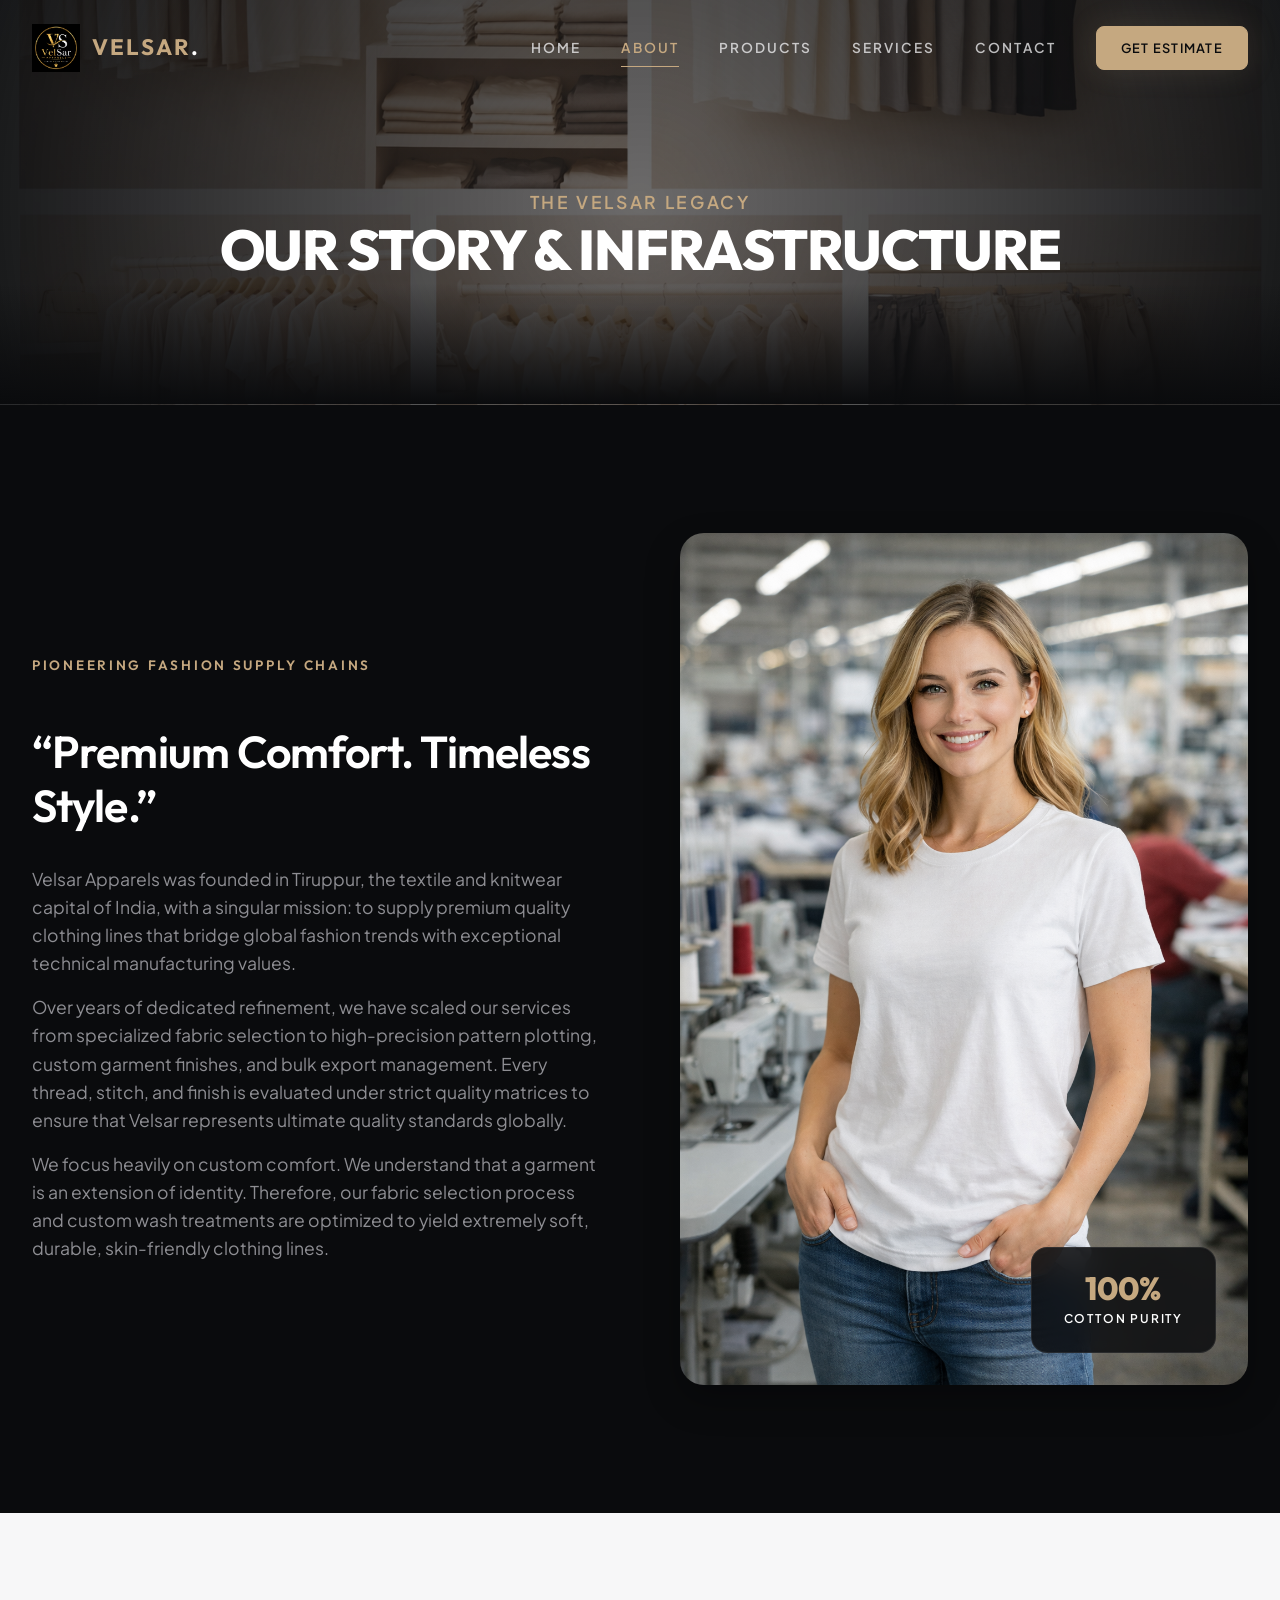
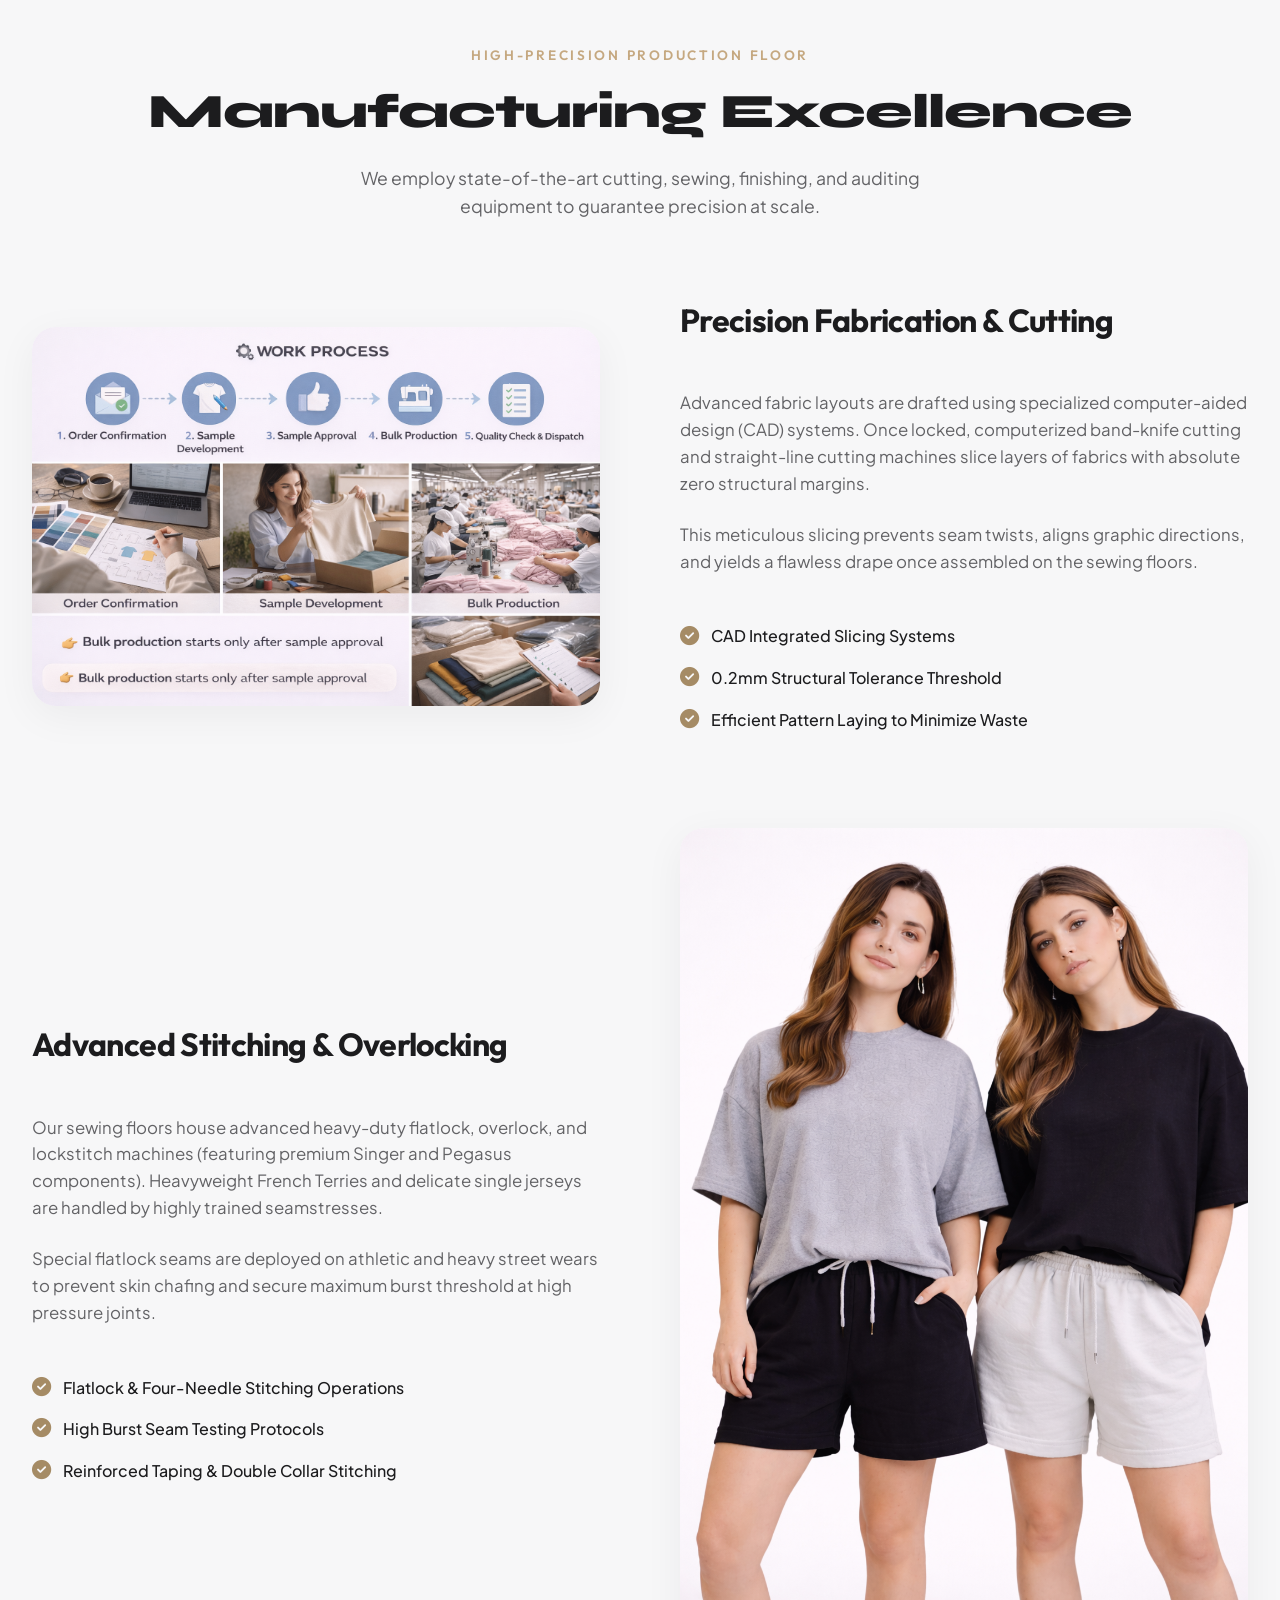
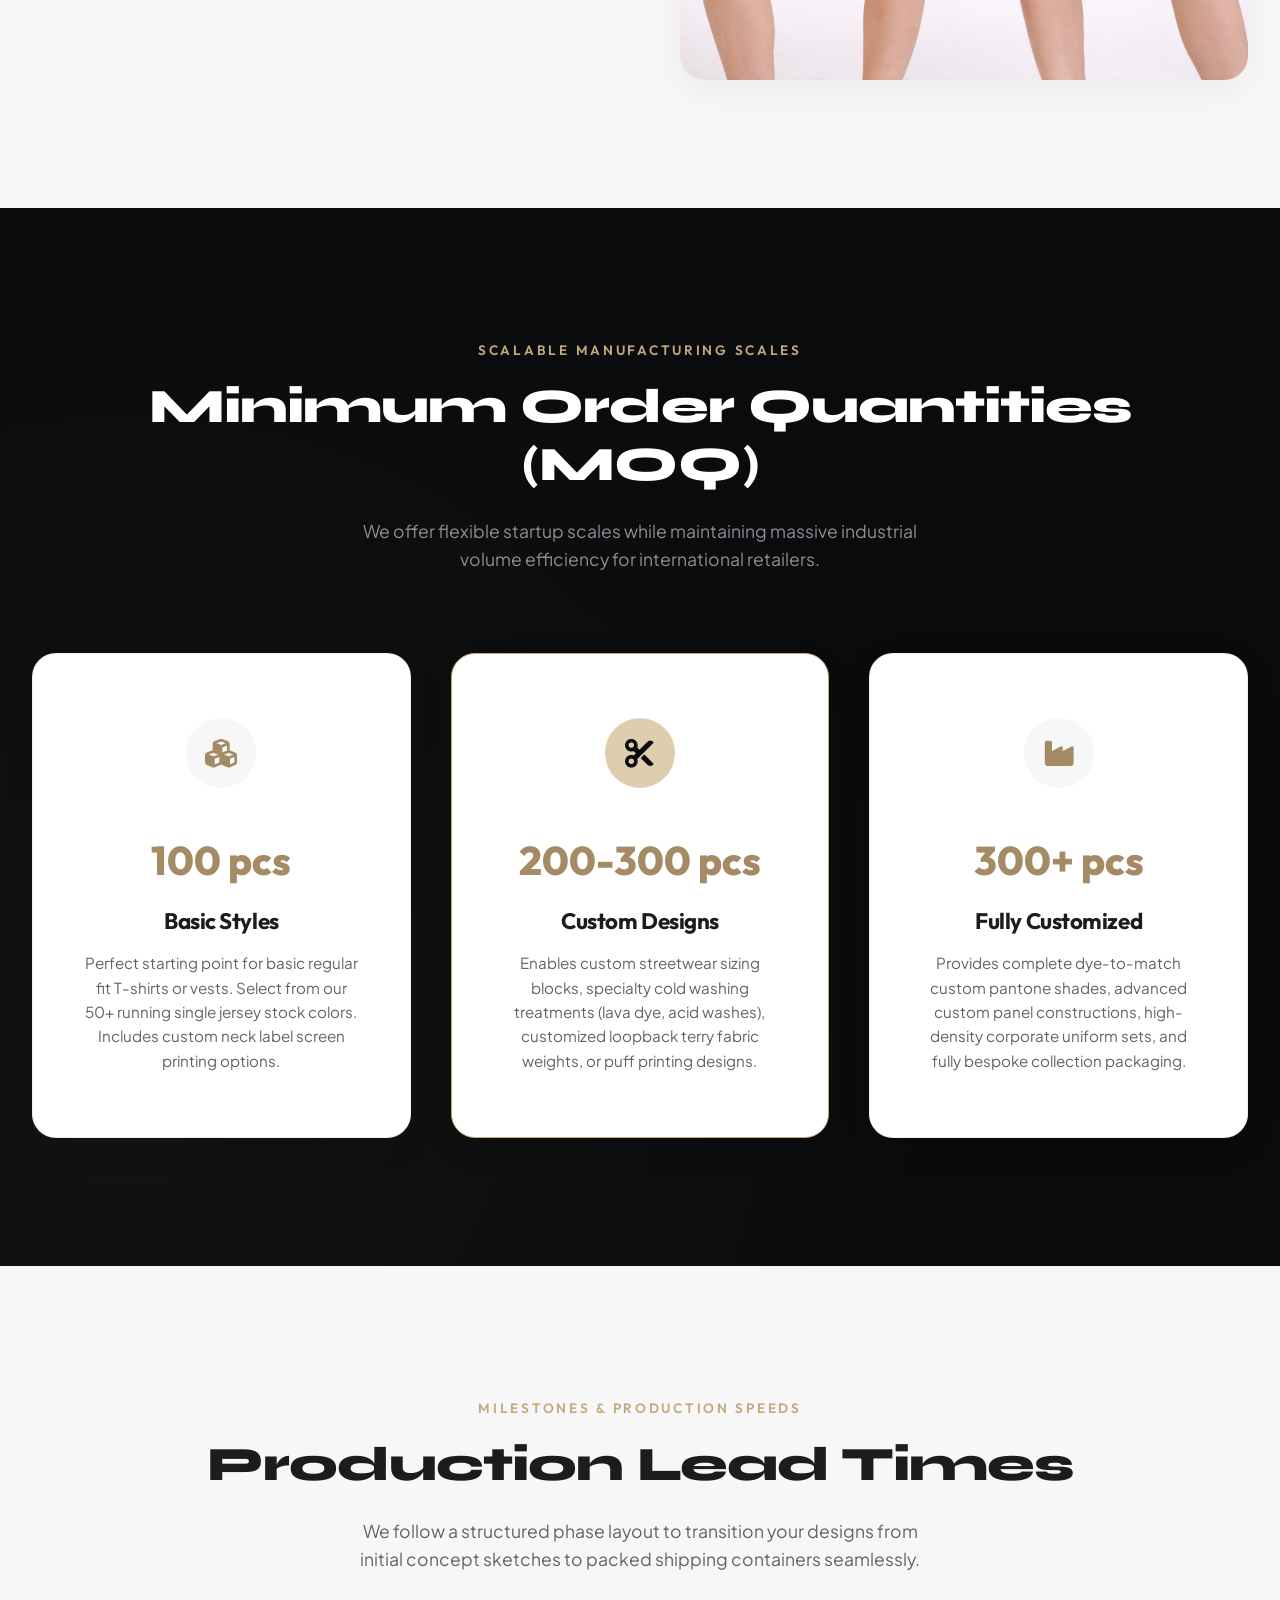
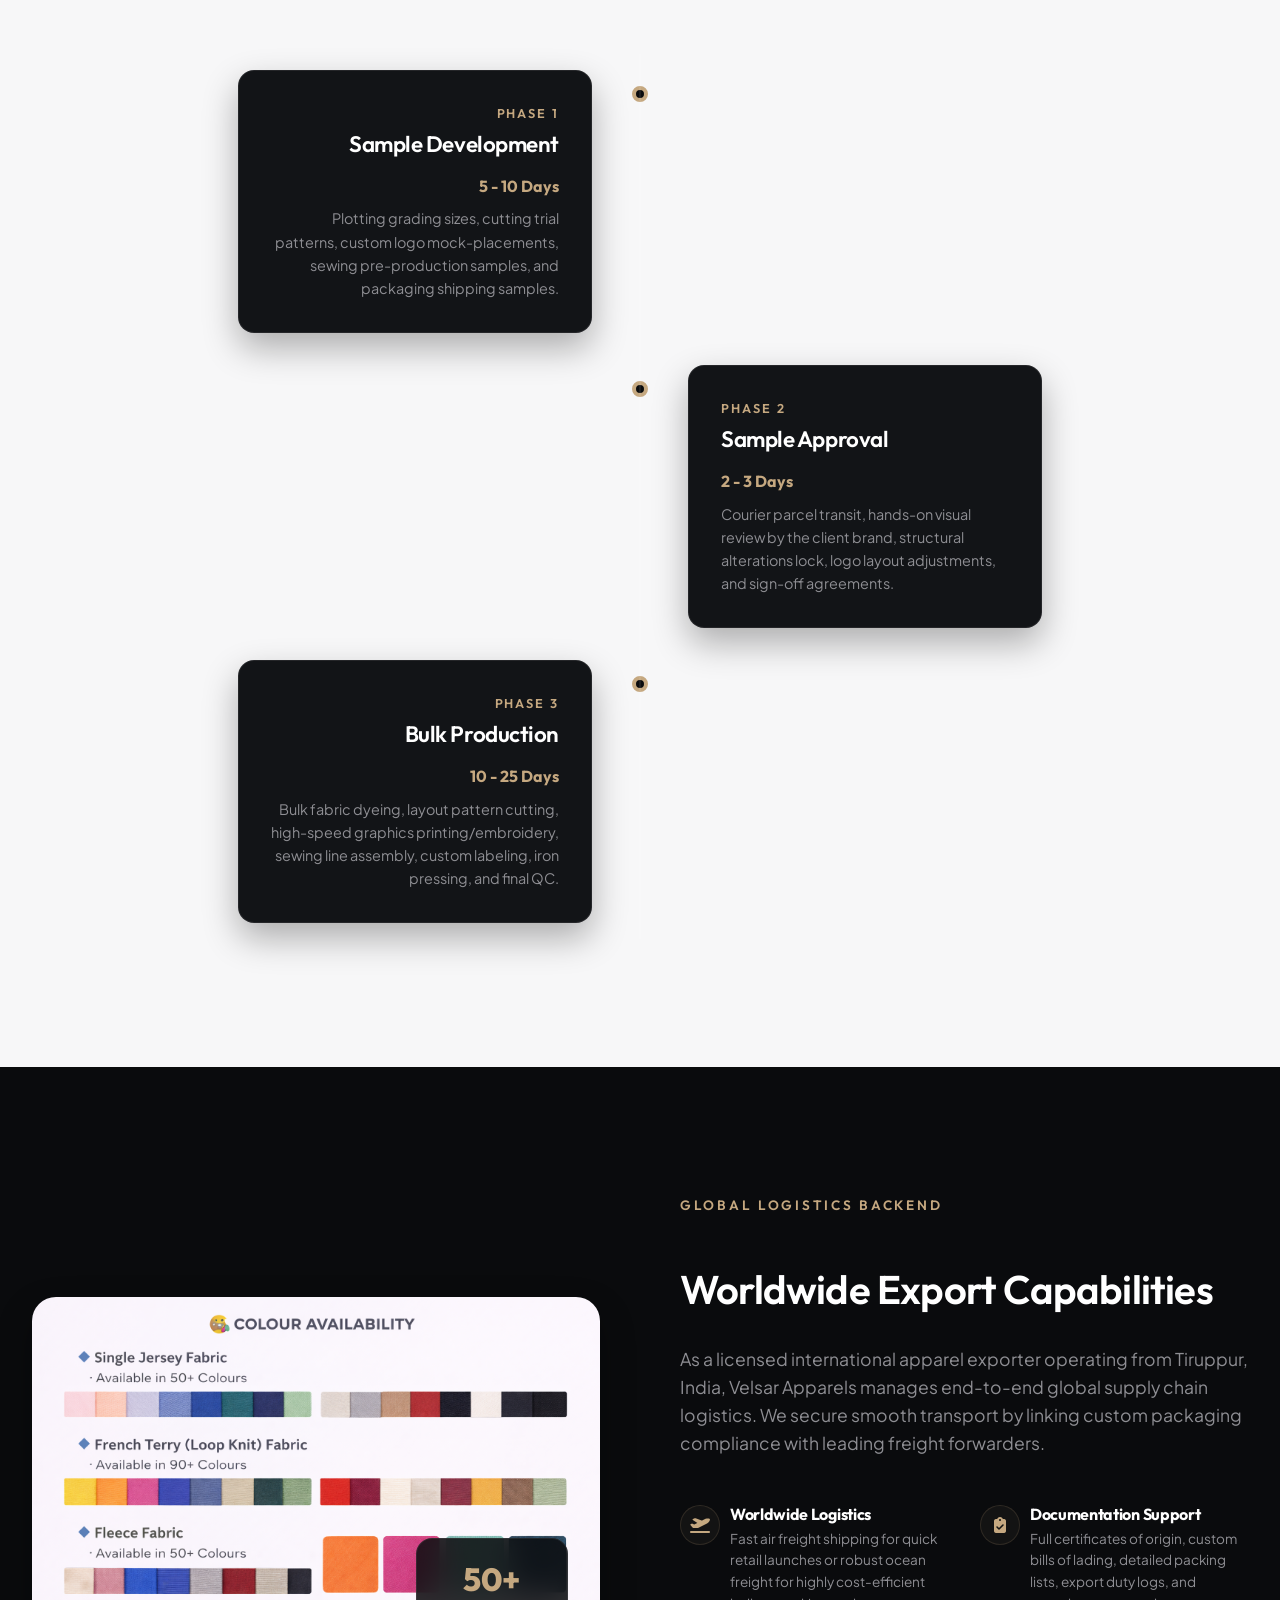
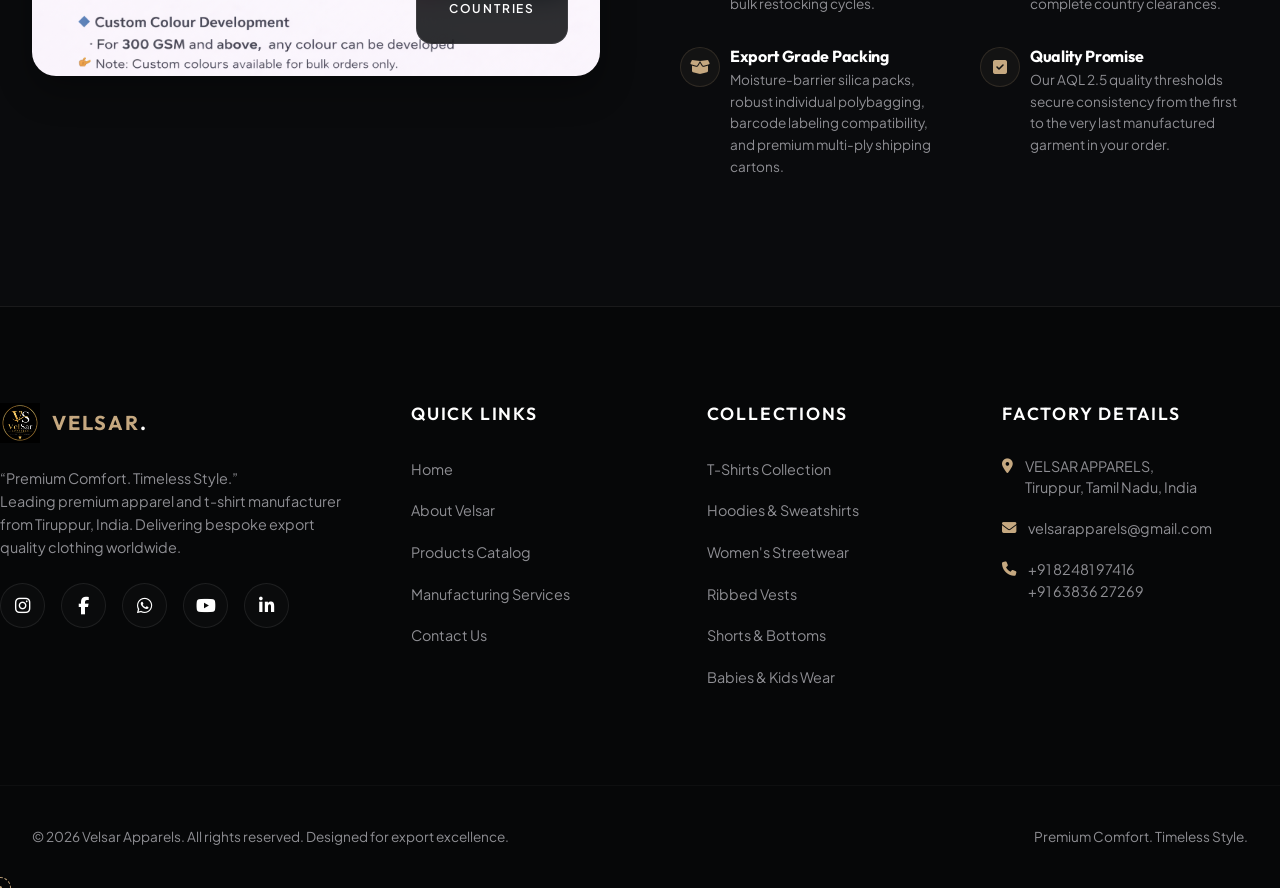
==== commit bb6de7b7: "feat: implement randomized criss-cross diagonal page cutting shear and interactive active-scissors c" ====
--- a/about.html
+++ b/about.html
@@ -72,8 +72,10 @@
 
   <!-- 1. PRELOADER -->
   <div id="preloader">
-    <div class="preloader-panel-left"></div>
-    <div class="preloader-panel-right"></div>
+    <div class="preloader-panel p-top-left"></div>
+    <div class="preloader-panel p-top-right"></div>
+    <div class="preloader-panel p-bottom-left"></div>
+    <div class="preloader-panel p-bottom-right"></div>
     <div class="preloader-content">
       <div class="scissor-loader-container">
         <div class="stitch-line"></div>
--- a/style.css
+++ b/style.css
@@ -109,7 +109,7 @@
   background: var(--accent);
 }
 
-/* --- PRELOADER (Sewing Scissor & Fabric Split Transition) --- */
+/* --- PRELOADER (Dynamic Sewing Scissor & Quad Fabric Split Transitions) --- */
 #preloader {
   position: fixed;
   top: 0;
@@ -125,35 +125,94 @@
   pointer-events: none;
   transition: opacity 0.8s ease, visibility 0.8s ease;
 }
-.preloader-panel-left,
-.preloader-panel-right {
+.preloader-panel {
   position: absolute;
+  background: var(--primary-dark);
+  z-index: -1;
+  transition: transform 1.2s cubic-bezier(0.77, 0, 0.175, 1);
+  pointer-events: auto;
+}
+
+/* CURTAINS STYLE (Horizontal Seam Split) */
+#preloader.style-curtains .p-top-left {
   top: 0;
+  left: 0;
   width: 50%;
   height: 100%;
-  background: var(--primary-dark);
-  z-index: -1;
-  transition: transform 1s cubic-bezier(0.77, 0, 0.175, 1);
-  pointer-events: auto;
-}
-.preloader-panel-left {
+  border-right: 1px dashed rgba(197, 168, 128, 0.12);
+}
+#preloader.style-curtains .p-top-right {
+  top: 0;
+  right: 0;
+  width: 50%;
+  height: 100%;
+  border-left: 1px dashed rgba(197, 168, 128, 0.12);
+}
+#preloader.style-curtains .p-bottom-left,
+#preloader.style-curtains .p-bottom-right {
+  display: none;
+}
+
+/* Curtains Dismissal */
+#preloader.style-curtains.active .p-top-left {
+  transform: translateX(-100%);
+}
+#preloader.style-curtains.active .p-top-right {
+  transform: translateX(100%);
+}
+
+/* CRISS-CROSS STYLE (Diagonal Cutting Shear Split) */
+#preloader.style-crisscross .p-top-left {
+  top: 0;
   left: 0;
+  width: 50%;
+  height: 50%;
   border-right: 1px dashed rgba(197, 168, 128, 0.12);
-}
-.preloader-panel-right {
+  border-bottom: 1px dashed rgba(197, 168, 128, 0.12);
+}
+#preloader.style-crisscross .p-top-right {
+  top: 0;
   right: 0;
+  width: 50%;
+  height: 50%;
   border-left: 1px dashed rgba(197, 168, 128, 0.12);
-}
-#preloader.active .preloader-panel-left {
-  transform: translateX(-100%);
-}
-#preloader.active .preloader-panel-right {
-  transform: translateX(100%);
-}
+  border-bottom: 1px dashed rgba(197, 168, 128, 0.12);
+}
+#preloader.style-crisscross .p-bottom-left {
+  bottom: 0;
+  left: 0;
+  width: 50%;
+  height: 50%;
+  border-right: 1px dashed rgba(197, 168, 128, 0.12);
+  border-top: 1px dashed rgba(197, 168, 128, 0.12);
+}
+#preloader.style-crisscross .p-bottom-right {
+  bottom: 0;
+  right: 0;
+  width: 50%;
+  height: 50%;
+  border-left: 1px dashed rgba(197, 168, 128, 0.12);
+  border-top: 1px dashed rgba(197, 168, 128, 0.12);
+}
+
+/* Criss-Cross Dismissal (Slides outwards diagonally with scissor shear tilt!) */
+#preloader.style-crisscross.active .p-top-left {
+  transform: translate(-100%, -100%) rotate(-5deg);
+}
+#preloader.style-crisscross.active .p-top-right {
+  transform: translate(100%, -100%) rotate(5deg);
+}
+#preloader.style-crisscross.active .p-bottom-left {
+  transform: translate(-100%, 100%) rotate(5deg);
+}
+#preloader.style-crisscross.active .p-bottom-right {
+  transform: translate(100%, 100%) rotate(-5deg);
+}
+
 #preloader.active {
   opacity: 0;
   visibility: hidden;
-  transition: opacity 0.8s ease 0.4s, visibility 0.8s ease 0.4s;
+  transition: opacity 0.8s ease 0.5s, visibility 0.8s ease 0.5s;
 }
 
 .preloader-content {
@@ -2084,24 +2143,45 @@
 .custom-cursor {
   width: 22px;
   height: 22px;
-  border: 1.5px dashed var(--accent); /* Elegant dashed sewing stitches! */
-  border-radius: 50%;
   position: fixed;
   transform: translate(-50%, -50%);
   pointer-events: none;
   z-index: 9999;
   mix-blend-mode: difference;
+  display: flex;
+  justify-content: center;
+  align-items: center;
+  transition: width 0.3s cubic-bezier(0.16, 1, 0.3, 1), height 0.3s cubic-bezier(0.16, 1, 0.3, 1);
+}
+.custom-cursor::before,
+.custom-cursor::after {
+  content: '';
+  position: absolute;
+  width: 100%;
+  height: 100%;
+  border-radius: 50%;
+  border: 1.5px dashed var(--accent); /* Elegant dashed sewing stitches! */
+  transition: transform 0.3s cubic-bezier(0.16, 1, 0.3, 1), border-color 0.3s ease;
   animation: cursorSewingSpin 8s linear infinite; /* Smooth rotating thread loop */
-  transition: width 0.3s cubic-bezier(0.16, 1, 0.3, 1), height 0.3s cubic-bezier(0.16, 1, 0.3, 1), background-color 0.3s ease, border-color 0.3s ease;
-}
+}
+.custom-cursor::before {
+  border-right-color: transparent;
+  border-bottom-color: transparent;
+}
+.custom-cursor::after {
+  border-left-color: transparent;
+  border-top-color: transparent;
+}
+
 @keyframes cursorSewingSpin {
   from {
-    transform: translate(-50%, -50%) rotate(0deg);
+    transform: rotate(0deg);
   }
   to {
-    transform: translate(-50%, -50%) rotate(360deg);
-  }
-}
+    transform: rotate(360deg);
+  }
+}
+
 .custom-cursor-dot {
   width: 4px;
   height: 4px;
@@ -2111,21 +2191,39 @@
   transform: translate(-50%, -50%);
   pointer-events: none;
   z-index: 9999;
-}
+  transition: transform 0.3s cubic-bezier(0.16, 1, 0.3, 1), background-color 0.3s ease;
+}
+
+/* Hover style: snaps together and shears like high-speed sewing scissor cutting! */
 .custom-cursor.hover {
-  width: 55px;
-  height: 55px;
-  background-color: rgba(197, 168, 128, 0.12);
-  border: 2px dashed var(--accent-light); /* Opens custom stitch block */
-  animation: cursorSewingActiveSpin 2s linear infinite; /* Spins rapidly like active sewing machine stitch! */
-}
-@keyframes cursorSewingActiveSpin {
-  from {
-    transform: translate(-50%, -50%) rotate(360deg);
-  }
-  to {
-    transform: translate(-50%, -50%) rotate(0deg);
-  }
+  width: 46px;
+  height: 46px;
+}
+.custom-cursor.hover::before {
+  border: 2px solid var(--accent-light);
+  border-right-color: transparent;
+  border-bottom-color: transparent;
+  animation: cursorCutLeft 0.4s cubic-bezier(0.25, 0.8, 0.25, 1) infinite alternate;
+}
+.custom-cursor.hover::after {
+  border: 2px solid var(--accent-light);
+  border-left-color: transparent;
+  border-top-color: transparent;
+  animation: cursorCutRight 0.4s cubic-bezier(0.25, 0.8, 0.25, 1) infinite alternate;
+}
+
+.custom-cursor.hover ~ .custom-cursor-dot {
+  transform: translate(-50%, -50%) scale(1.8);
+  background-color: var(--accent-light);
+}
+
+@keyframes cursorCutLeft {
+  0% { transform: rotate(-30deg) scale(1); }
+  100% { transform: rotate(30deg) scale(0.9); }
+}
+@keyframes cursorCutRight {
+  0% { transform: rotate(30deg) scale(1); }
+  100% { transform: rotate(-30deg) scale(0.9); }
 }
 
 /* --- SCROLL PROGRESS BAR --- */
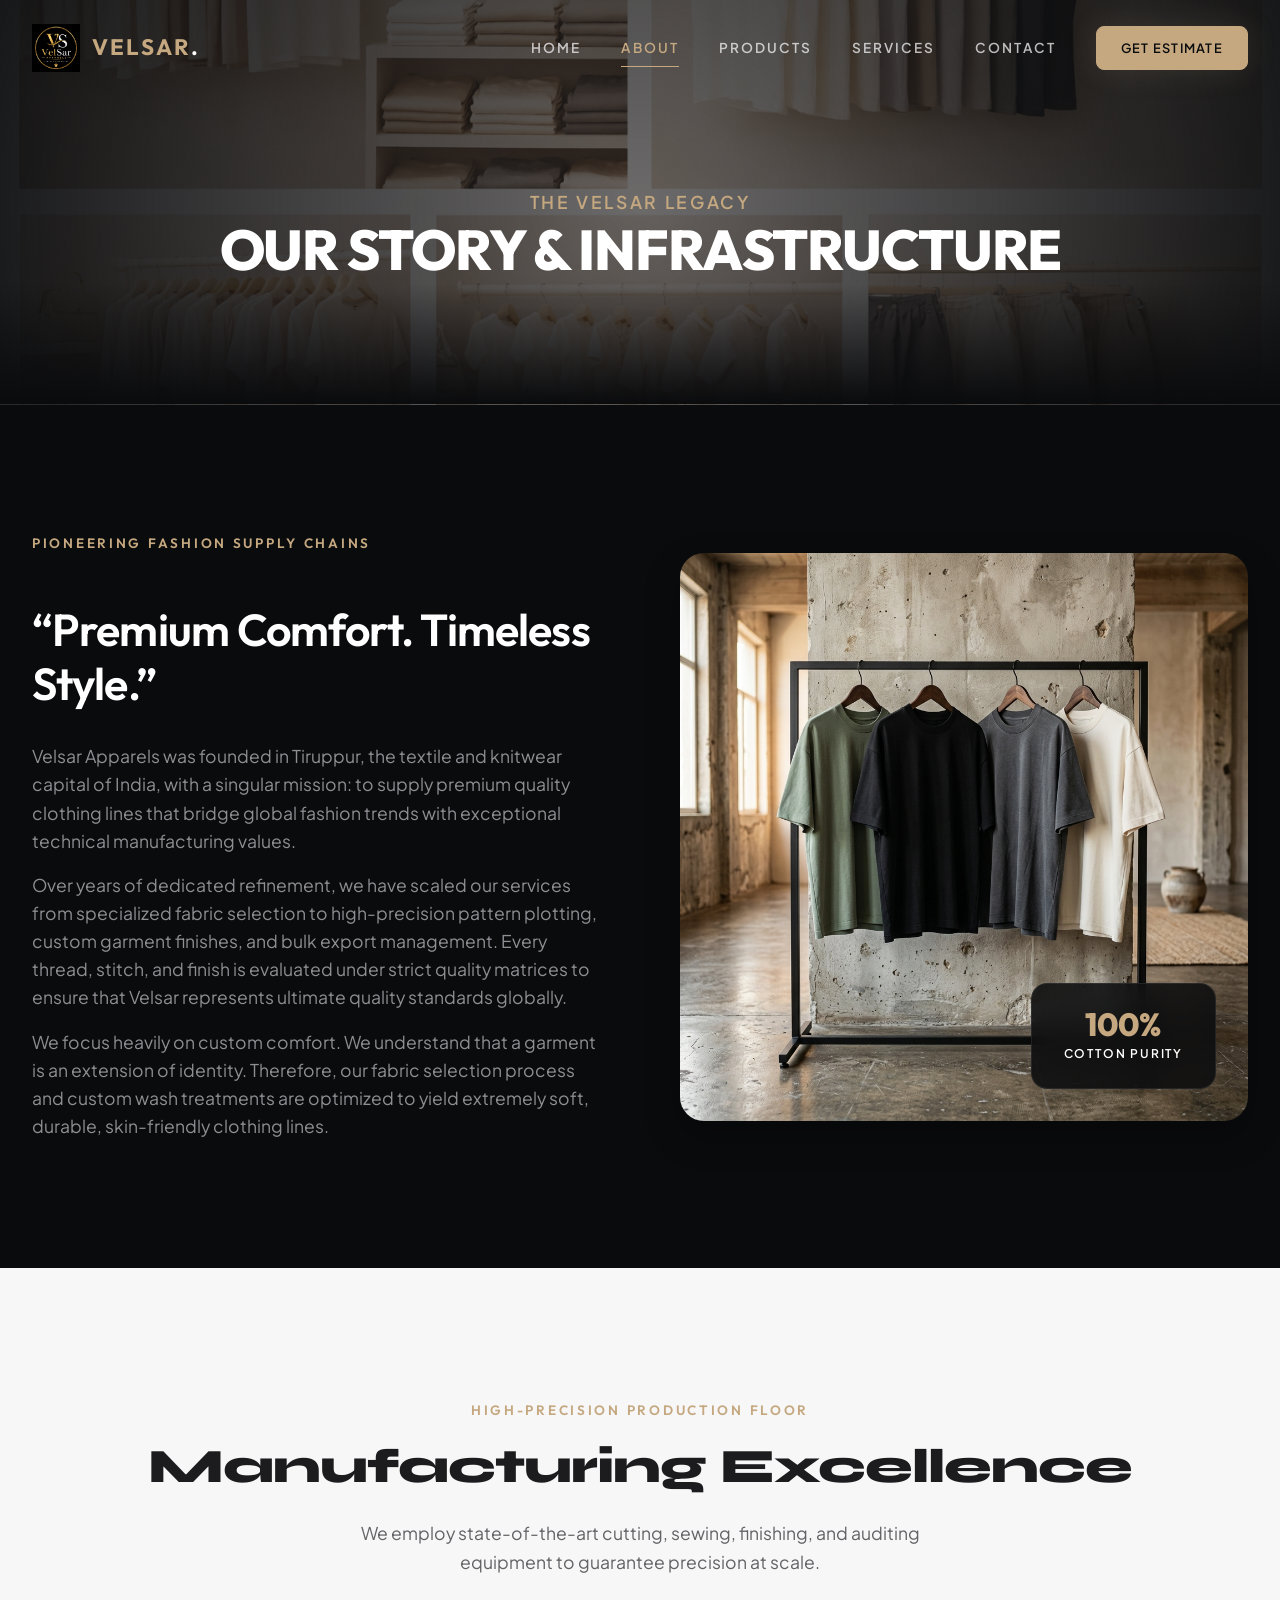
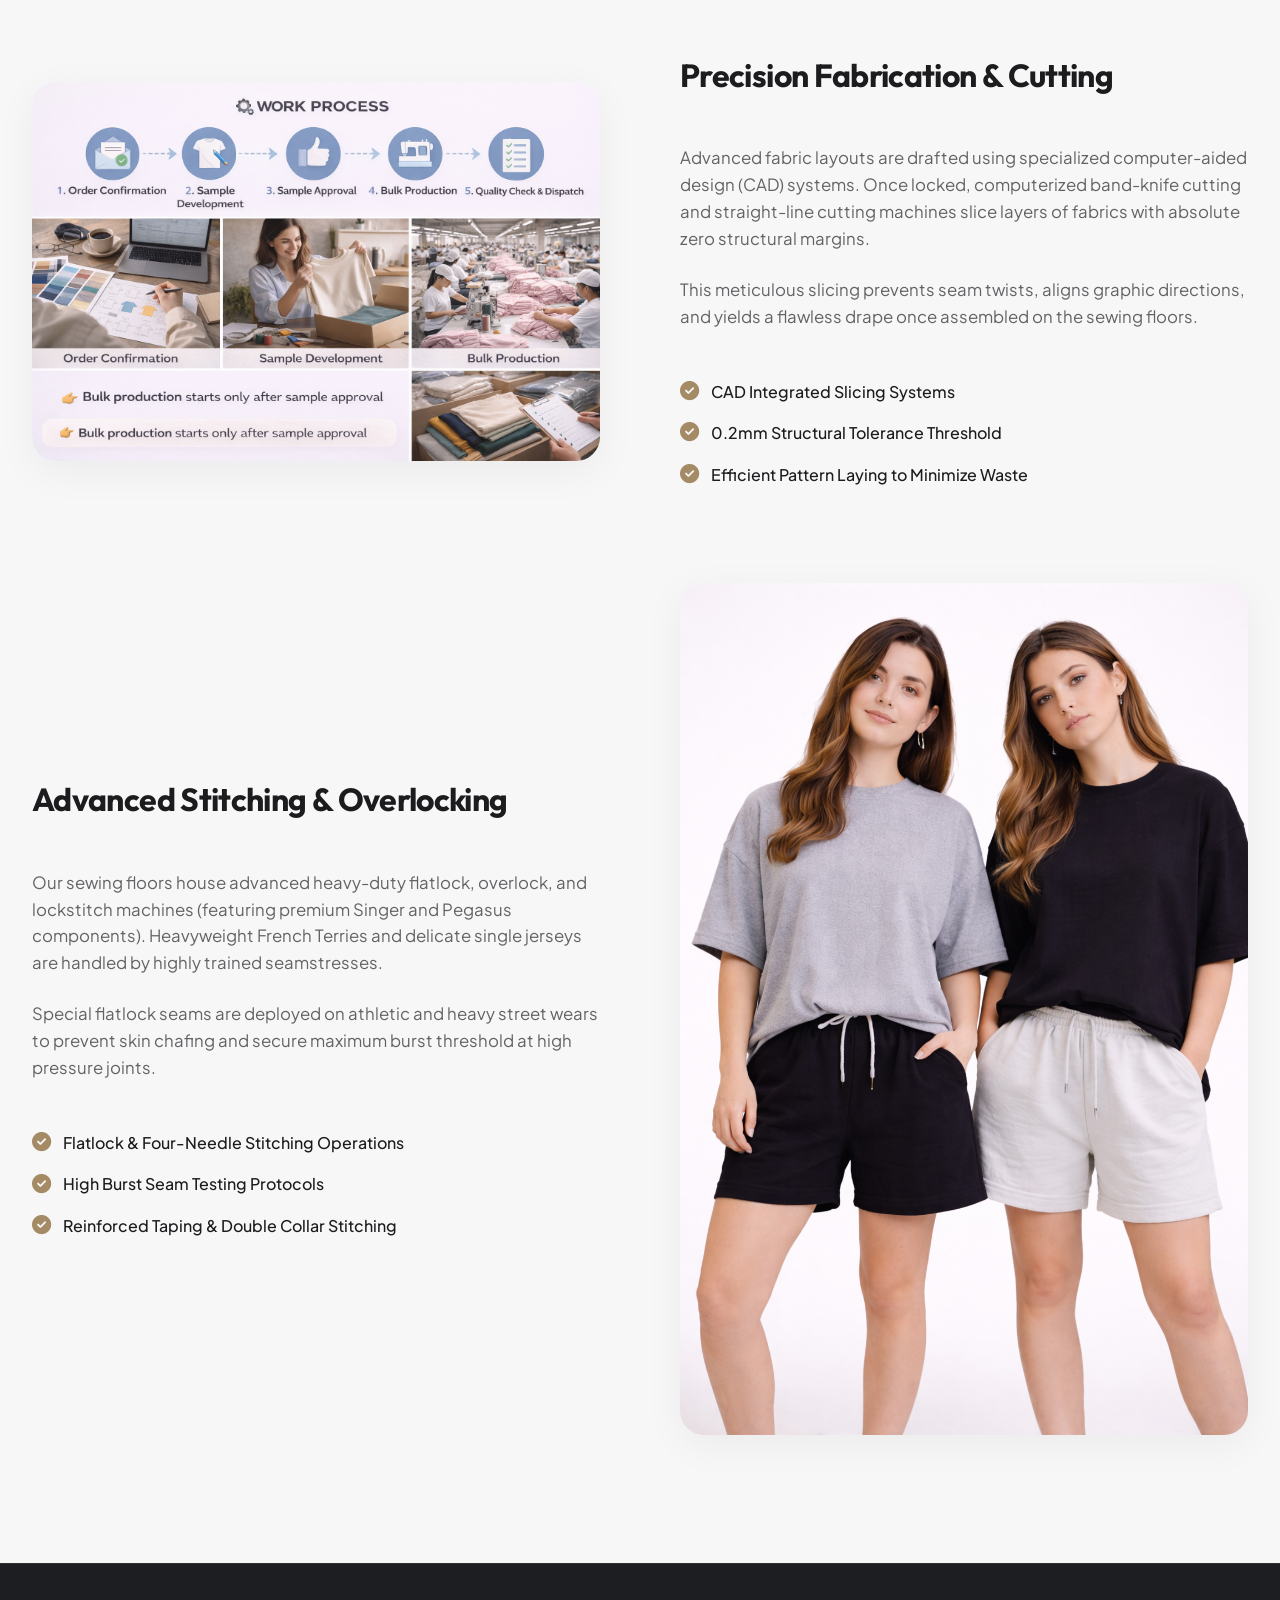
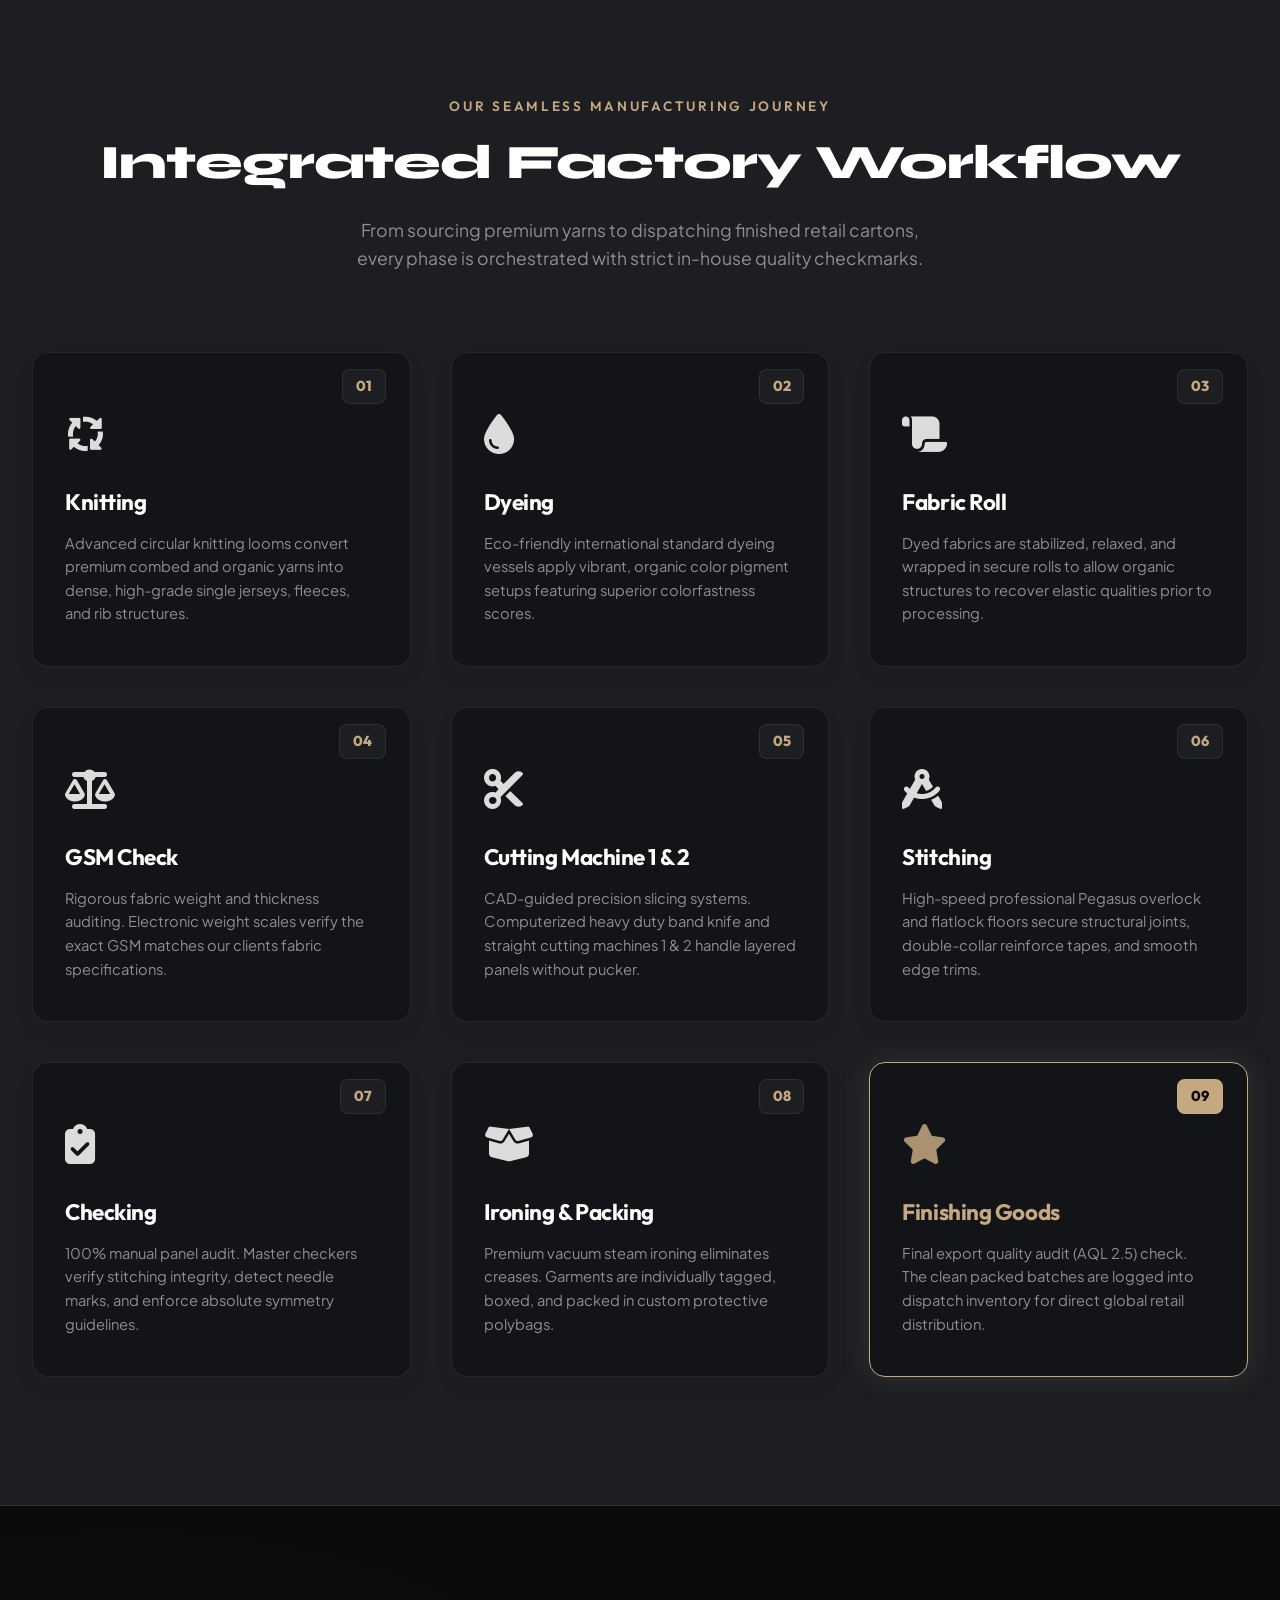
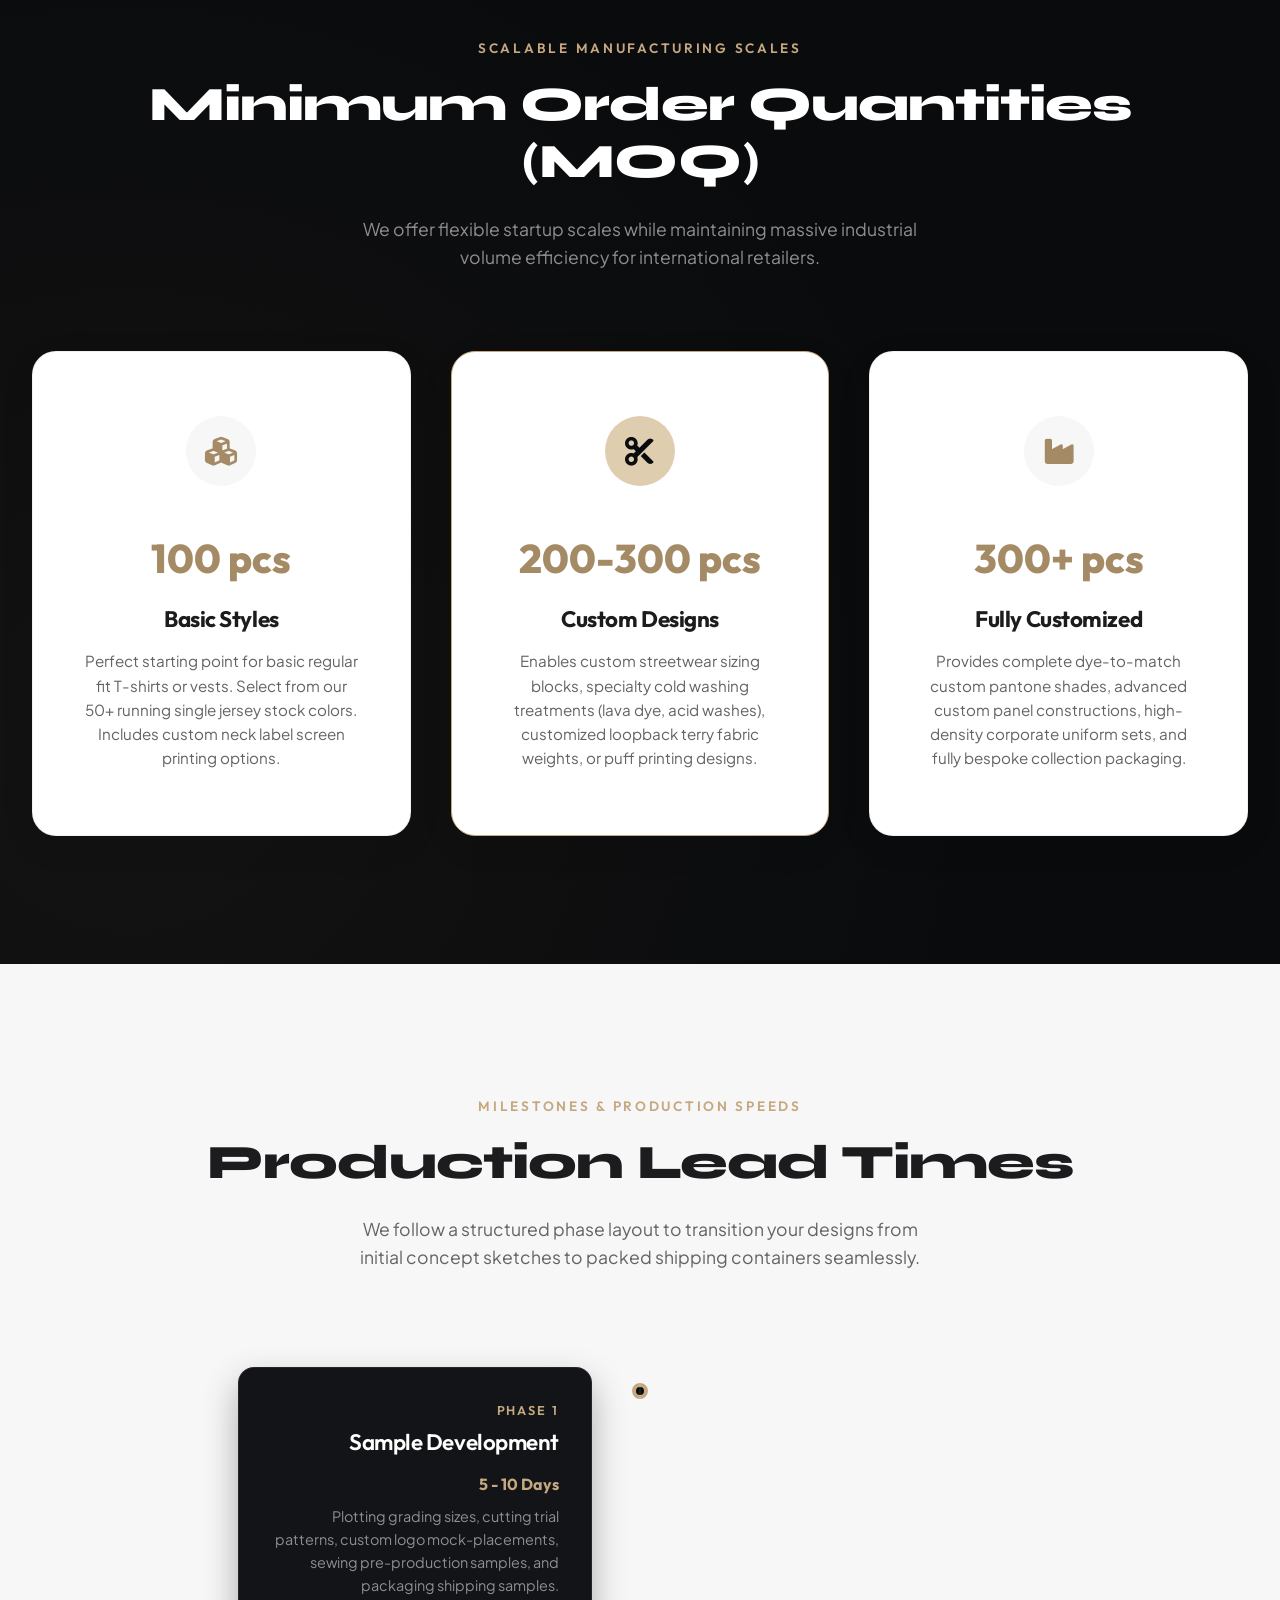
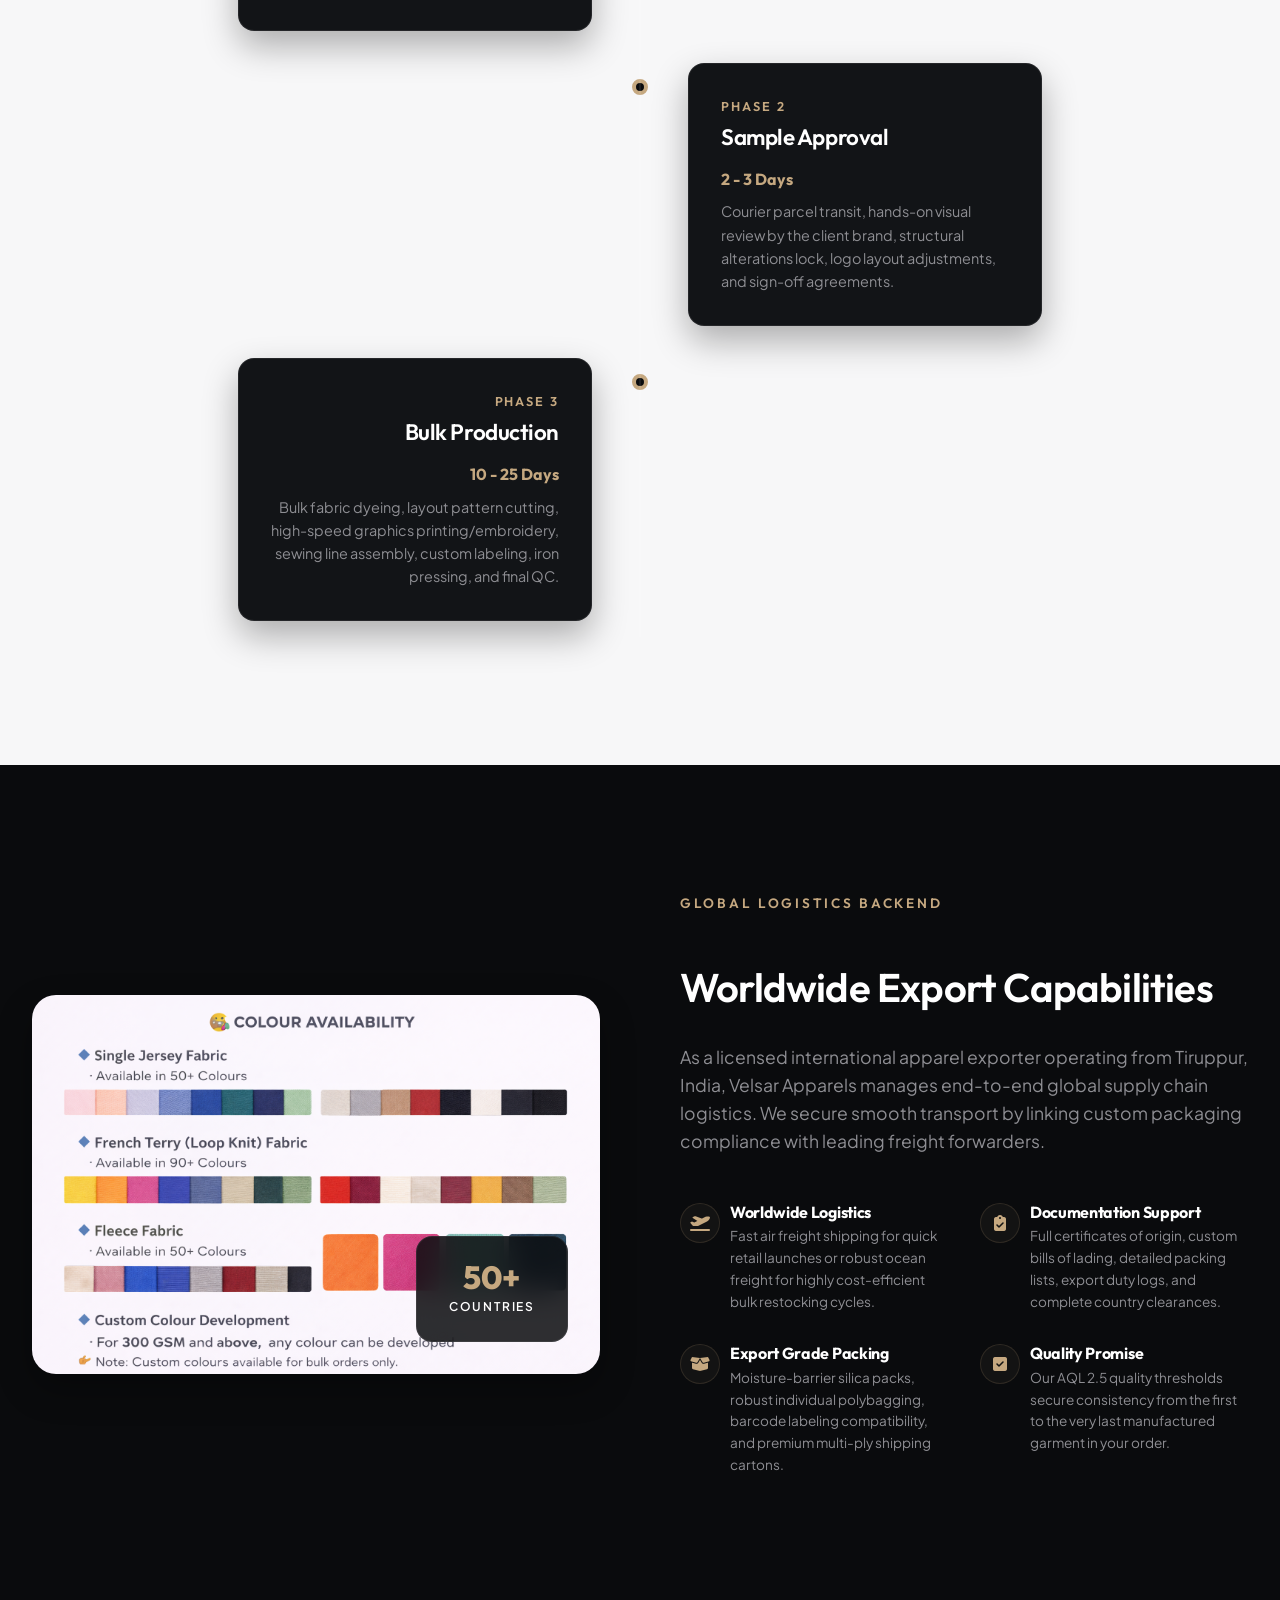
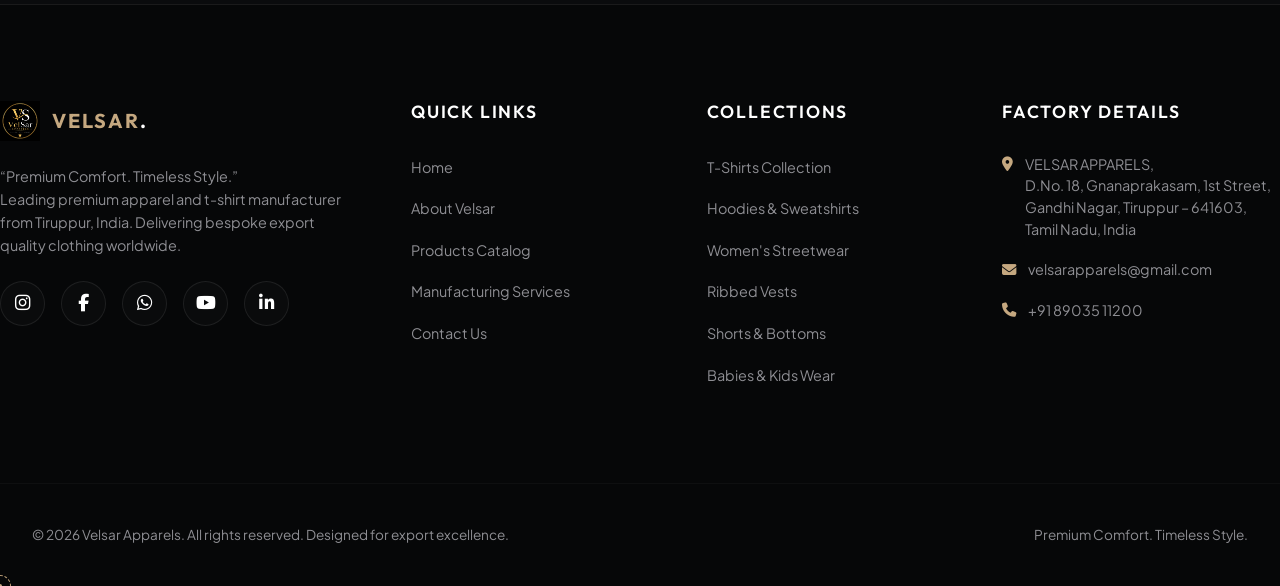
==== commit 5cf17e8a: "Update factory address, WhatsApp support contact, premium streetwear and babies images, local SEO me" ====
--- a/about.html
+++ b/about.html
@@ -5,11 +5,12 @@
   <meta name="viewport" content="width=device-width, initial-scale=1.0">
   <title>About Us | Velsar Apparels | Manufacturing Excellence</title>
   <!-- SEO Meta Tags -->
-  <meta name="description" content="Discover Velsar Apparels story, manufacturing excellence, bulk garment production capabilities, custom design minimum order quantities (MOQs), production timelines, and export services.">
+  <meta name="description" content="Discover Velsar Apparels story and manufacturing excellence at Gandhi Nagar, Tiruppur, India. Custom organic t-shirt manufacturing, cutting machine specs, stitching floors, and direct global export timelines.">
+  <meta name="keywords" content="Velsar Apparels history, apparel manufacturer Tiruppur, Gandhi Nagar Tiruppur factory, custom clothing production India, knitting dyeing fabric roll, GSM check Tiruppur, cutting stitching checking, clothing exports">
   
   <!-- OpenGraph Social SEO Meta Tags -->
   <meta property="og:title" content="About Us | Velsar Apparels | Manufacturing Excellence">
-  <meta property="og:description" content="Discover Velsar Apparels story, manufacturing excellence, bulk garment production capabilities, custom design minimum order quantities (MOQs), production timelines, and export services.">
+  <meta property="og:description" content="Explore Velsar Apparels state-of-the-art export manufacturing infrastructure located at D.No. 18, Gnanaprakasam, 1st Street, Gandhi Nagar, Tiruppur, Tamil Nadu.">
   <meta property="og:type" content="website">
   <meta property="og:url" content="https://velsarapparels.com/about.html">
   <meta property="og:image" content="Logo.png">
@@ -17,7 +18,7 @@
   <!-- Twitter Card properties -->
   <meta name="twitter:card" content="summary_large_image">
   <meta name="twitter:title" content="About Us | Velsar Apparels | Manufacturing Excellence">
-  <meta name="twitter:description" content="Discover Velsar Apparels story, manufacturing infrastructure, custom order MOQs, and global exports.">
+  <meta name="twitter:description" content="Learn about Velsar Apparels 9-stage integrated factory workflow, fabric check processes, and export logistics from Tiruppur, Tamil Nadu.">
   <meta name="twitter:image" content="Logo.png">
   
   <link rel="icon" type="image/png" href="Logo.png">
@@ -233,6 +234,93 @@
     </div>
   </section>
 
+  <!-- 5.5. INTEGRATED FACTORY WORKFLOW TIMELINE -->
+  <section class="section-padding" id="factory-workflow-section" style="background: var(--tertiary-dark); border-top: 1px solid var(--border-glass); border-bottom: 1px solid var(--border-glass);">
+    <div class="container">
+      
+      <div class="section-title-wrapper reveal">
+        <span class="section-subtitle">Our Seamless Manufacturing Journey</span>
+        <h2 class="section-title">Integrated Factory Workflow</h2>
+        <p class="section-desc">From sourcing premium yarns to dispatching finished retail cartons, every phase is orchestrated with strict in-house quality checkmarks.</p>
+      </div>
+
+      <div class="workflow-stepper-grid">
+        <!-- Stage 1 -->
+        <div class="workflow-step-card reveal reveal-delay-1">
+          <div class="workflow-step-badge">01</div>
+          <div class="workflow-step-icon"><i class="fas fa-arrows-spin"></i></div>
+          <h3 class="workflow-step-title">Knitting</h3>
+          <p class="workflow-step-desc">Advanced circular knitting looms convert premium combed and organic yarns into dense, high-grade single jerseys, fleeces, and rib structures.</p>
+        </div>
+
+        <!-- Stage 2 -->
+        <div class="workflow-step-card reveal reveal-delay-2">
+          <div class="workflow-step-badge">02</div>
+          <div class="workflow-step-icon"><i class="fas fa-droplet"></i></div>
+          <h3 class="workflow-step-title">Dyeing</h3>
+          <p class="workflow-step-desc">Eco-friendly international standard dyeing vessels apply vibrant, organic color pigment setups featuring superior colorfastness scores.</p>
+        </div>
+
+        <!-- Stage 3 -->
+        <div class="workflow-step-card reveal reveal-delay-3">
+          <div class="workflow-step-badge">03</div>
+          <div class="workflow-step-icon"><i class="fas fa-scroll"></i></div>
+          <h3 class="workflow-step-title">Fabric Roll</h3>
+          <p class="workflow-step-desc">Dyed fabrics are stabilized, relaxed, and wrapped in secure rolls to allow organic structures to recover elastic qualities prior to processing.</p>
+        </div>
+
+        <!-- Stage 4 -->
+        <div class="workflow-step-card reveal reveal-delay-1">
+          <div class="workflow-step-badge">04</div>
+          <div class="workflow-step-icon"><i class="fas fa-scale-balanced"></i></div>
+          <h3 class="workflow-step-title">GSM Check</h3>
+          <p class="workflow-step-desc">Rigorous fabric weight and thickness auditing. Electronic weight scales verify the exact GSM matches our clients fabric specifications.</p>
+        </div>
+
+        <!-- Stage 5 -->
+        <div class="workflow-step-card reveal reveal-delay-2">
+          <div class="workflow-step-badge">05</div>
+          <div class="workflow-step-icon"><i class="fas fa-scissors"></i></div>
+          <h3 class="workflow-step-title">Cutting Machine 1 & 2</h3>
+          <p class="workflow-step-desc">CAD-guided precision slicing systems. Computerized heavy duty band knife and straight cutting machines 1 & 2 handle layered panels without pucker.</p>
+        </div>
+
+        <!-- Stage 6 -->
+        <div class="workflow-step-card reveal reveal-delay-3">
+          <div class="workflow-step-badge">06</div>
+          <div class="workflow-step-icon"><i class="fas fa-compass-drafting"></i></div>
+          <h3 class="workflow-step-title">Stitching</h3>
+          <p class="workflow-step-desc">High-speed professional Pegasus overlock and flatlock floors secure structural joints, double-collar reinforce tapes, and smooth edge trims.</p>
+        </div>
+
+        <!-- Stage 7 -->
+        <div class="workflow-step-card reveal reveal-delay-1">
+          <div class="workflow-step-badge">07</div>
+          <div class="workflow-step-icon"><i class="fas fa-clipboard-check"></i></div>
+          <h3 class="workflow-step-title">Checking</h3>
+          <p class="workflow-step-desc">100% manual panel audit. Master checkers verify stitching integrity, detect needle marks, and enforce absolute symmetry guidelines.</p>
+        </div>
+
+        <!-- Stage 8 -->
+        <div class="workflow-step-card reveal reveal-delay-2">
+          <div class="workflow-step-badge">08</div>
+          <div class="workflow-step-icon"><i class="fas fa-box-open"></i></div>
+          <h3 class="workflow-step-title">Ironing & Packing</h3>
+          <p class="workflow-step-desc">Premium vacuum steam ironing eliminates creases. Garments are individually tagged, boxed, and packed in custom protective polybags.</p>
+        </div>
+
+        <!-- Stage 9 -->
+        <div class="workflow-step-card reveal reveal-delay-3" style="border-color: var(--accent); box-shadow: var(--shadow-glow);">
+          <div class="workflow-step-badge" style="background: var(--accent); color: var(--primary-dark);">09</div>
+          <div class="workflow-step-icon" style="color: var(--accent);"><i class="fas fa-star"></i></div>
+          <h3 class="workflow-step-title" style="color: var(--accent);">Finishing Goods</h3>
+          <p class="workflow-step-desc">Final export quality audit (AQL 2.5) check. The clean packed batches are logged into dispatch inventory for direct global retail distribution.</p>
+        </div>
+      </div>
+
+    </div>
+  </section>
+
   <!-- 6. MOQ DETAILS SECTION -->
   <section class="section-padding" id="moq-section" style="background: radial-gradient(circle at 10% 80%, rgba(197, 168, 128, 0.05) 0%, transparent 60%);">
     <div class="container">
@@ -414,7 +502,7 @@
           <div class="social-links">
             <a class="social-icon" href="https://instagram.com" target="_blank" aria-label="Instagram profile"><i class="fab fa-instagram"></i></a>
             <a class="social-icon" href="https://facebook.com" target="_blank" aria-label="Facebook page"><i class="fab fa-facebook-f"></i></a>
-            <a class="social-icon" href="https://wa.me/918248197416" target="_blank" aria-label="WhatsApp chat"><i class="fab fa-whatsapp"></i></a>
+            <a class="social-icon" href="https://wa.me/918903511200" target="_blank" aria-label="WhatsApp chat"><i class="fab fa-whatsapp"></i></a>
             <a class="social-icon" href="https://youtube.com" target="_blank" aria-label="YouTube channel"><i class="fab fa-youtube"></i></a>
             <a class="social-icon" href="https://linkedin.com" target="_blank" aria-label="LinkedIn page"><i class="fab fa-linkedin-in"></i></a>
           </div>
@@ -450,7 +538,7 @@
           <h4 class="footer-title">Factory Details</h4>
           <div class="footer-contact-item">
             <i class="fas fa-location-dot"></i>
-            <span>VELSAR APPARELS,<br>Tiruppur, Tamil Nadu, India</span>
+            <span>VELSAR APPARELS,<br>D.No. 18, Gnanaprakasam, 1st Street,<br>Gandhi Nagar, Tiruppur – 641603,<br>Tamil Nadu, India</span>
           </div>
           <div class="footer-contact-item">
             <i class="fas fa-envelope"></i>
@@ -458,7 +546,7 @@
           </div>
           <div class="footer-contact-item">
             <i class="fas fa-phone"></i>
-            <span>+91 82481 97416<br>+91 63836 27269</span>
+            <span>+91 89035 11200</span>
           </div>
         </div>
         
--- a/style.css
+++ b/style.css
@@ -2247,3 +2247,76 @@
   }
 }
 
+/* --- INTEGRATED FACTORY WORKFLOW TIMELINE --- */
+.workflow-stepper-grid {
+  display: grid;
+  grid-template-columns: repeat(3, 1fr);
+  gap: 2.5rem;
+  margin-top: 4rem;
+}
+.workflow-step-card {
+  background: var(--secondary-dark);
+  border: 1px solid var(--border-glass);
+  padding: 3rem 2rem 2.5rem;
+  border-radius: var(--border-radius-md);
+  position: relative;
+  transition: var(--transition-smooth);
+  box-shadow: var(--shadow-subtle);
+  overflow: hidden;
+}
+.workflow-step-card:hover {
+  transform: translateY(-8px);
+  border-color: var(--accent);
+  box-shadow: var(--shadow-glow);
+}
+.workflow-step-badge {
+  position: absolute;
+  top: 1rem;
+  right: 1.5rem;
+  background: var(--tertiary-dark);
+  color: var(--accent);
+  font-family: var(--font-headings);
+  font-weight: 800;
+  font-size: 0.9rem;
+  padding: 0.3rem 0.8rem;
+  border-radius: var(--border-radius-sm);
+  border: 1px solid var(--border-glass);
+}
+.workflow-step-icon {
+  font-size: 2.5rem;
+  color: var(--text-white);
+  margin-bottom: 1.5rem;
+  opacity: 0.85;
+  transition: var(--transition-fast);
+}
+.workflow-step-card:hover .workflow-step-icon {
+  color: var(--accent);
+  transform: scale(1.1) rotate(5deg);
+}
+.workflow-step-title {
+  font-family: var(--font-headings);
+  font-size: 1.4rem;
+  font-weight: 700;
+  color: var(--text-white);
+  margin-bottom: 1rem;
+}
+.workflow-step-desc {
+  color: var(--text-muted);
+  font-size: 0.92rem;
+  line-height: 1.6;
+}
+
+@media (max-width: 991px) {
+  .workflow-stepper-grid {
+    grid-template-columns: repeat(2, 1fr);
+    gap: 2rem;
+  }
+}
+@media (max-width: 600px) {
+  .workflow-stepper-grid {
+    grid-template-columns: 1fr;
+    gap: 1.5rem;
+  }
+}
+
+
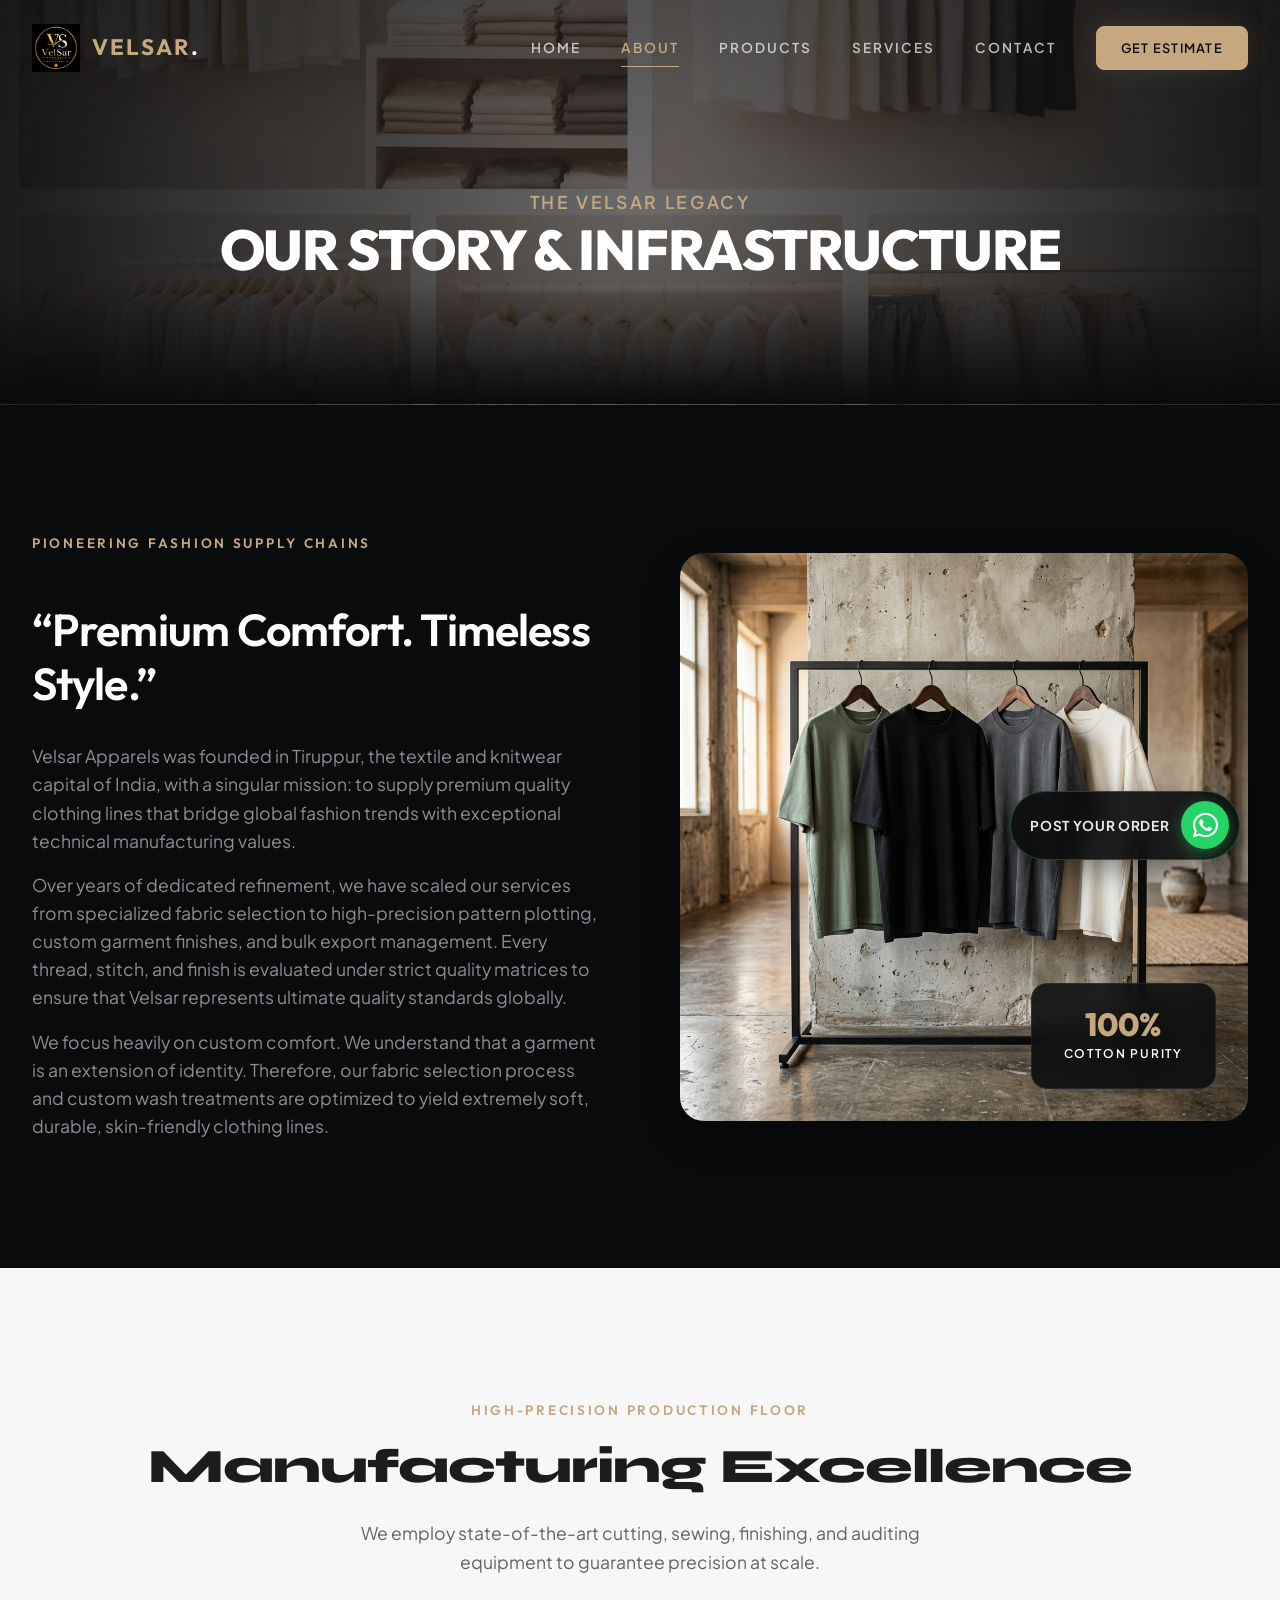
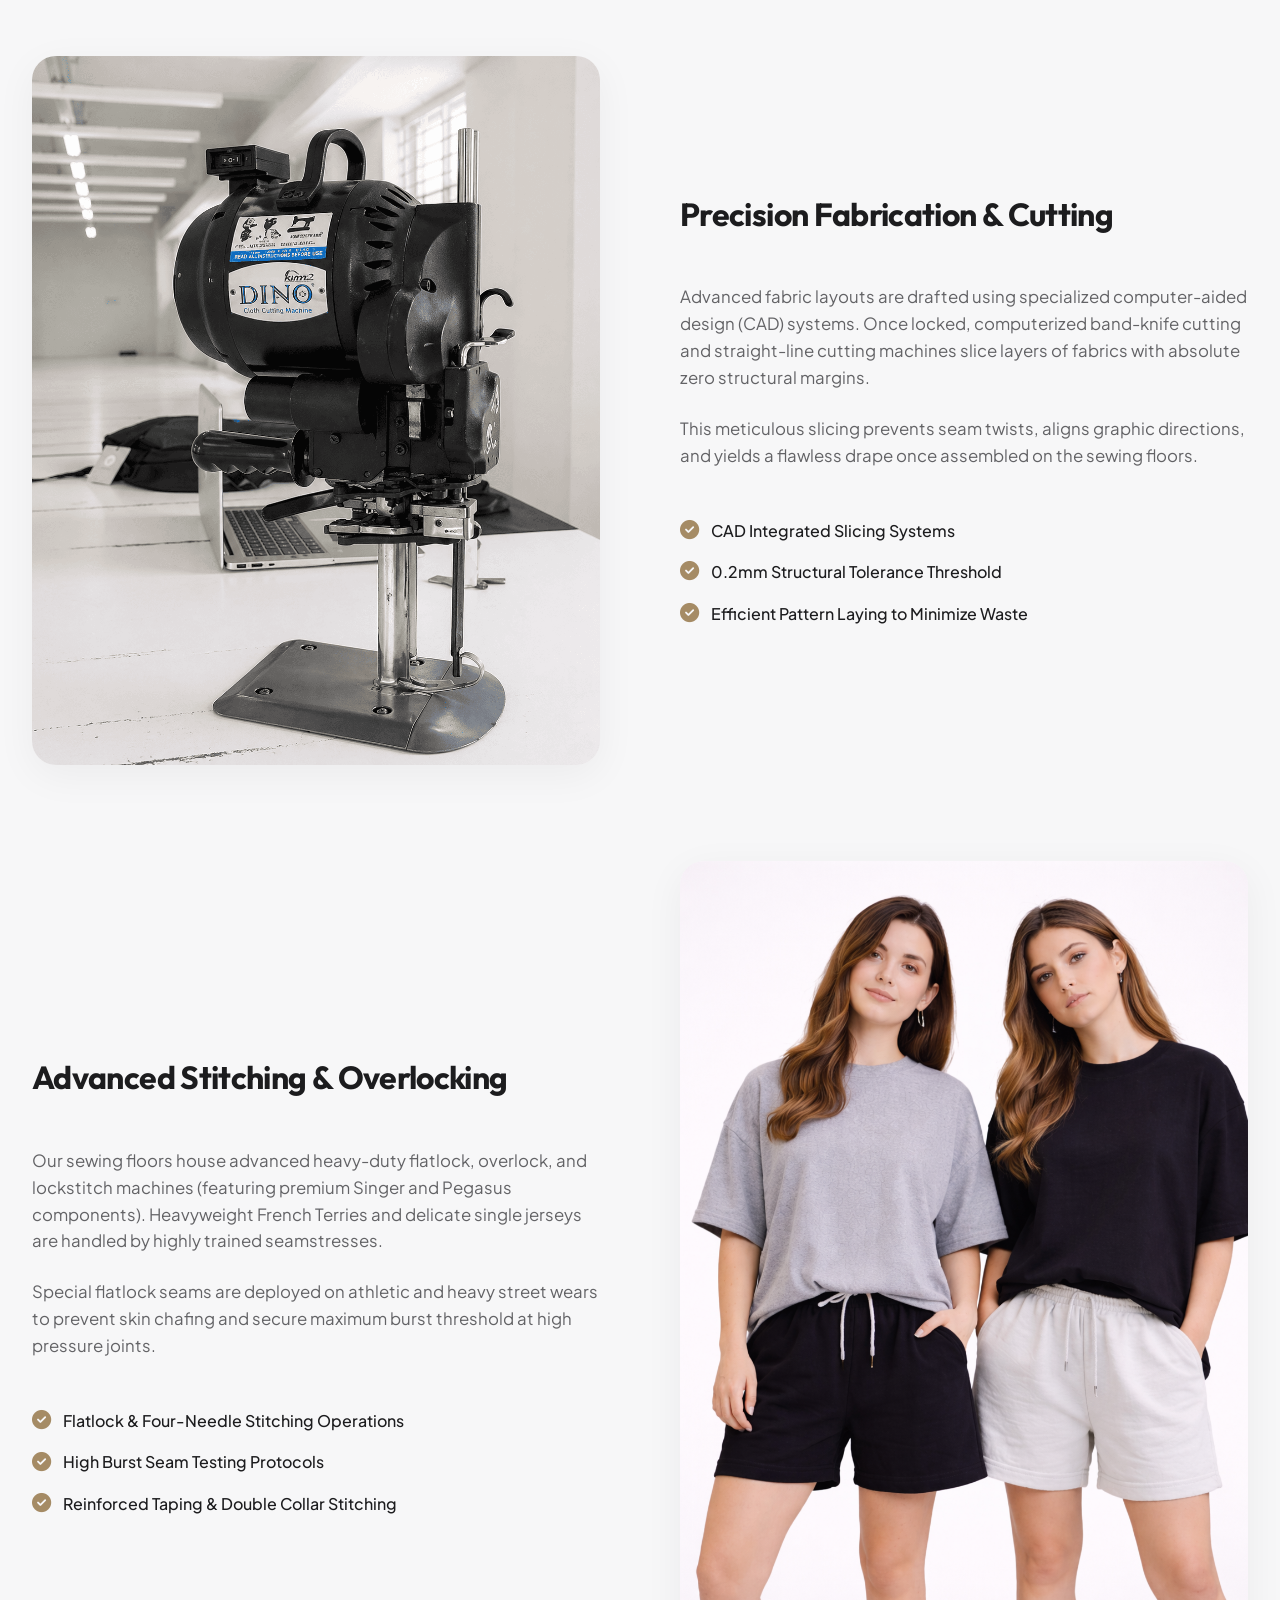
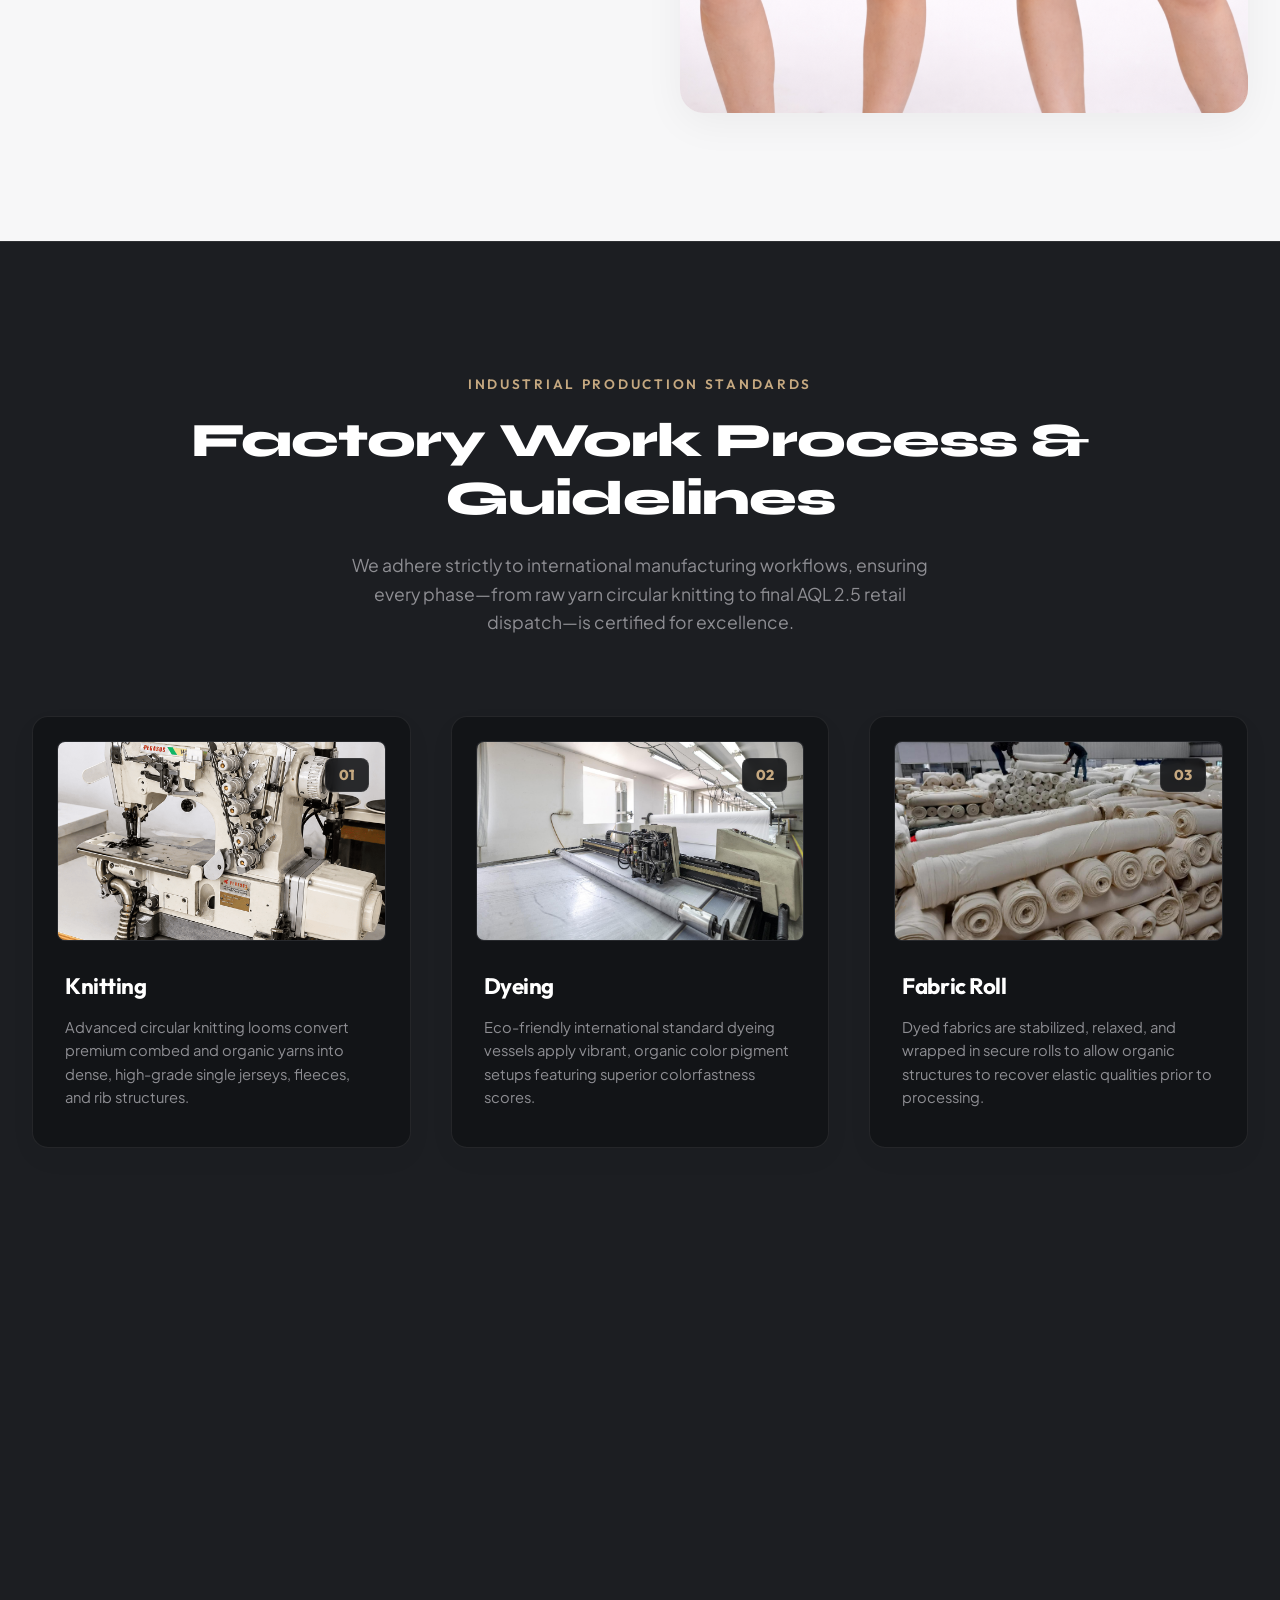
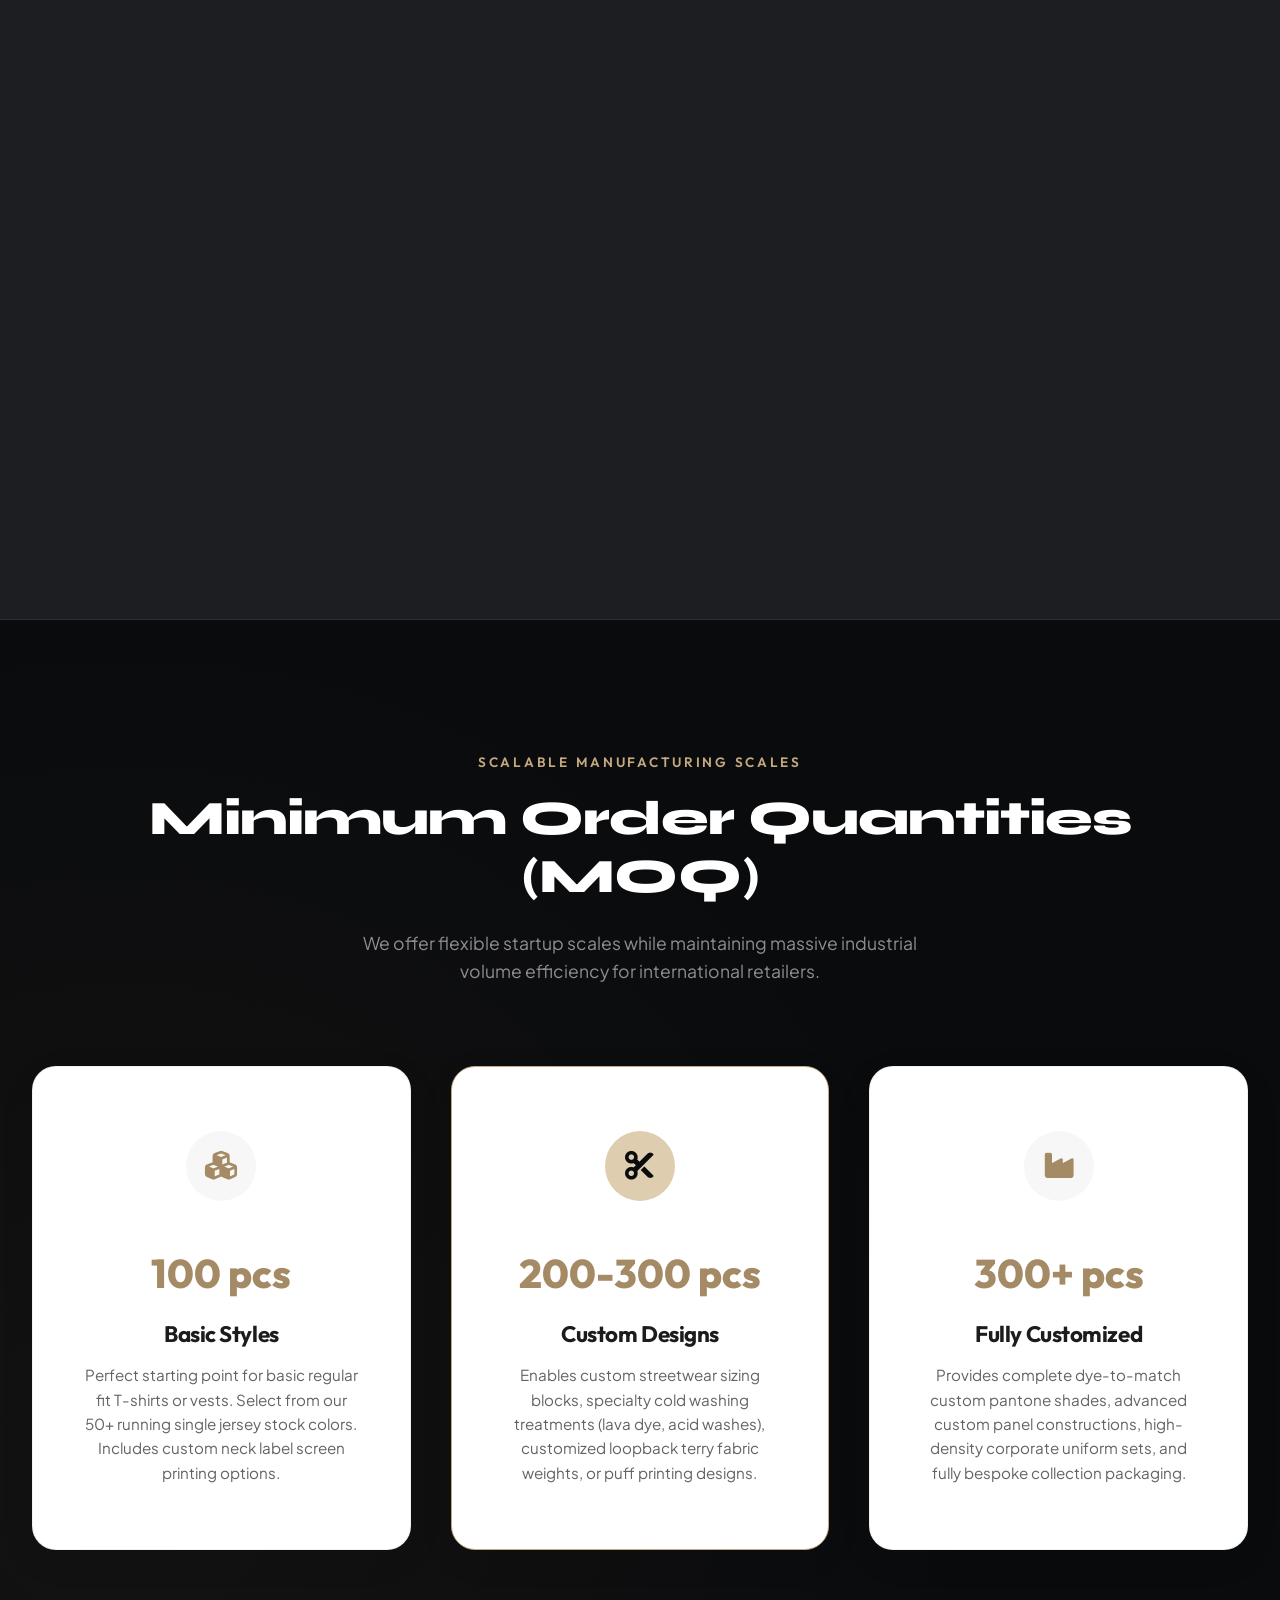
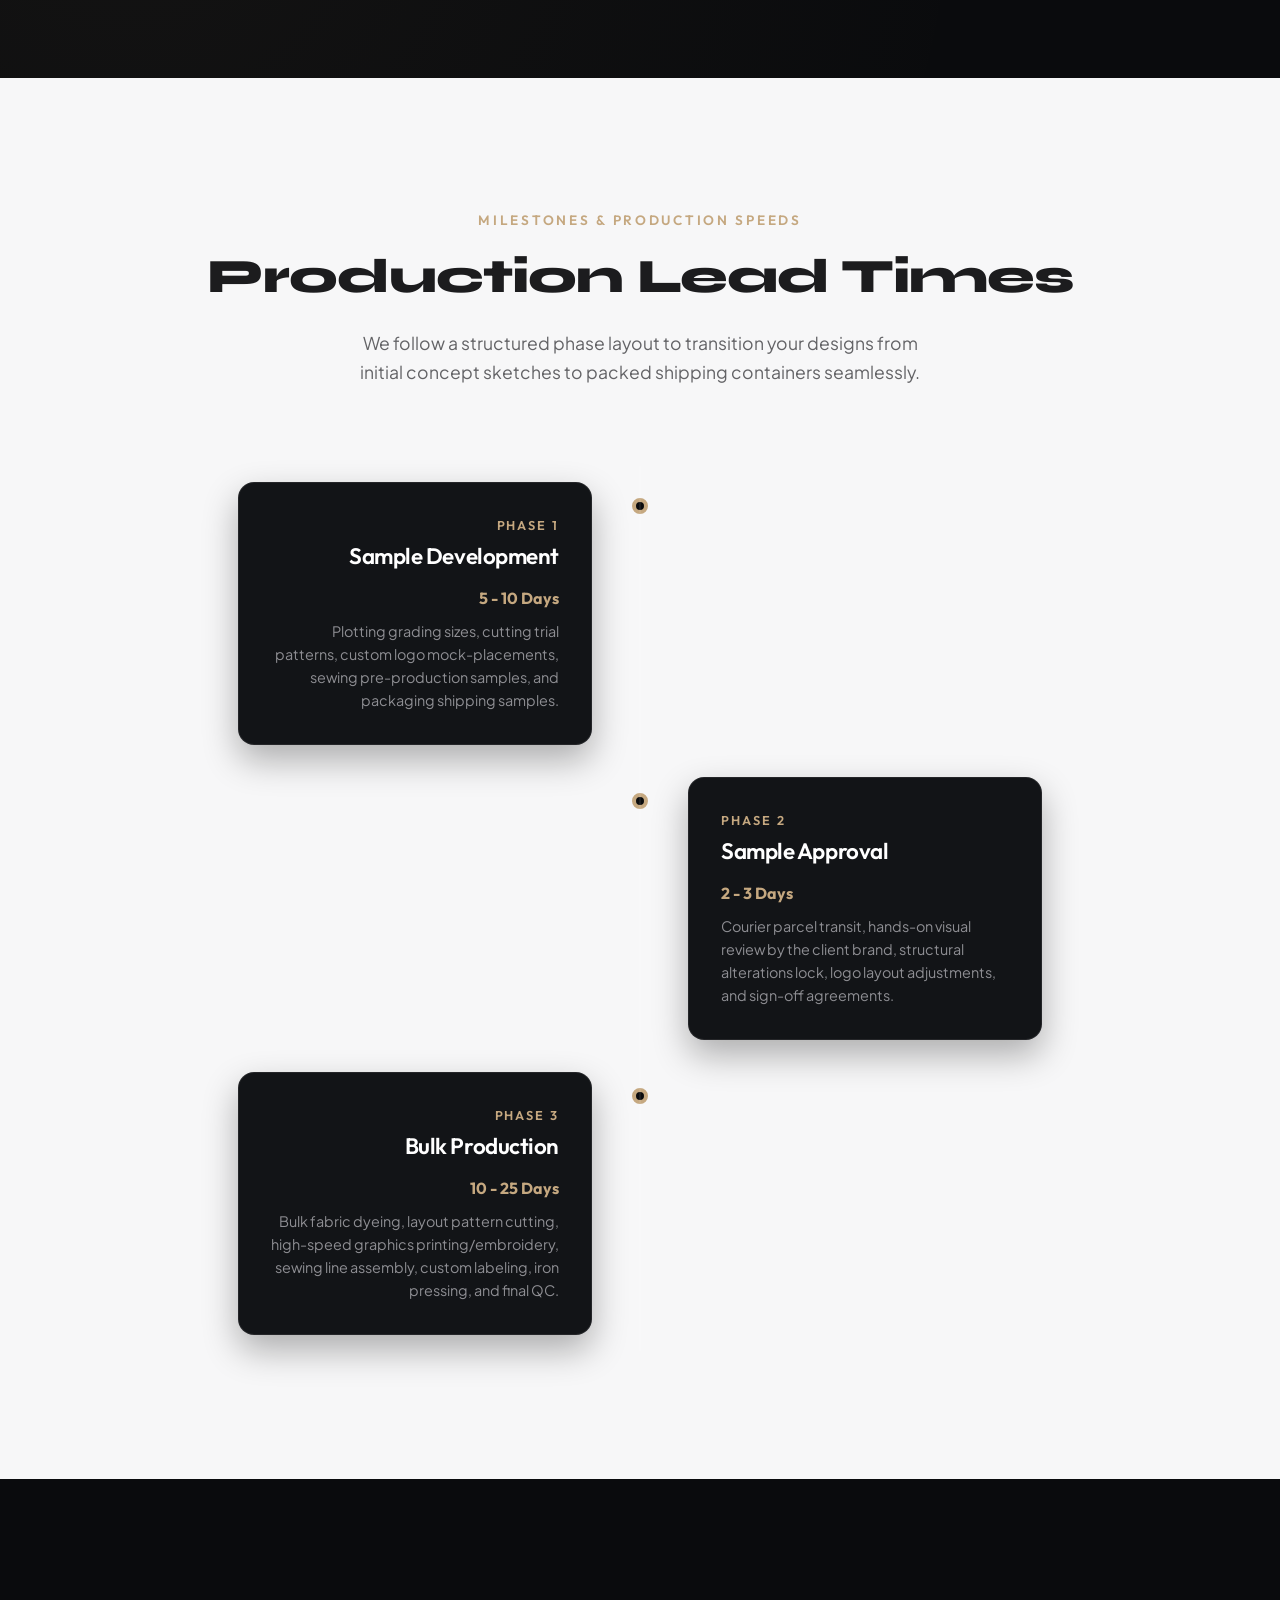
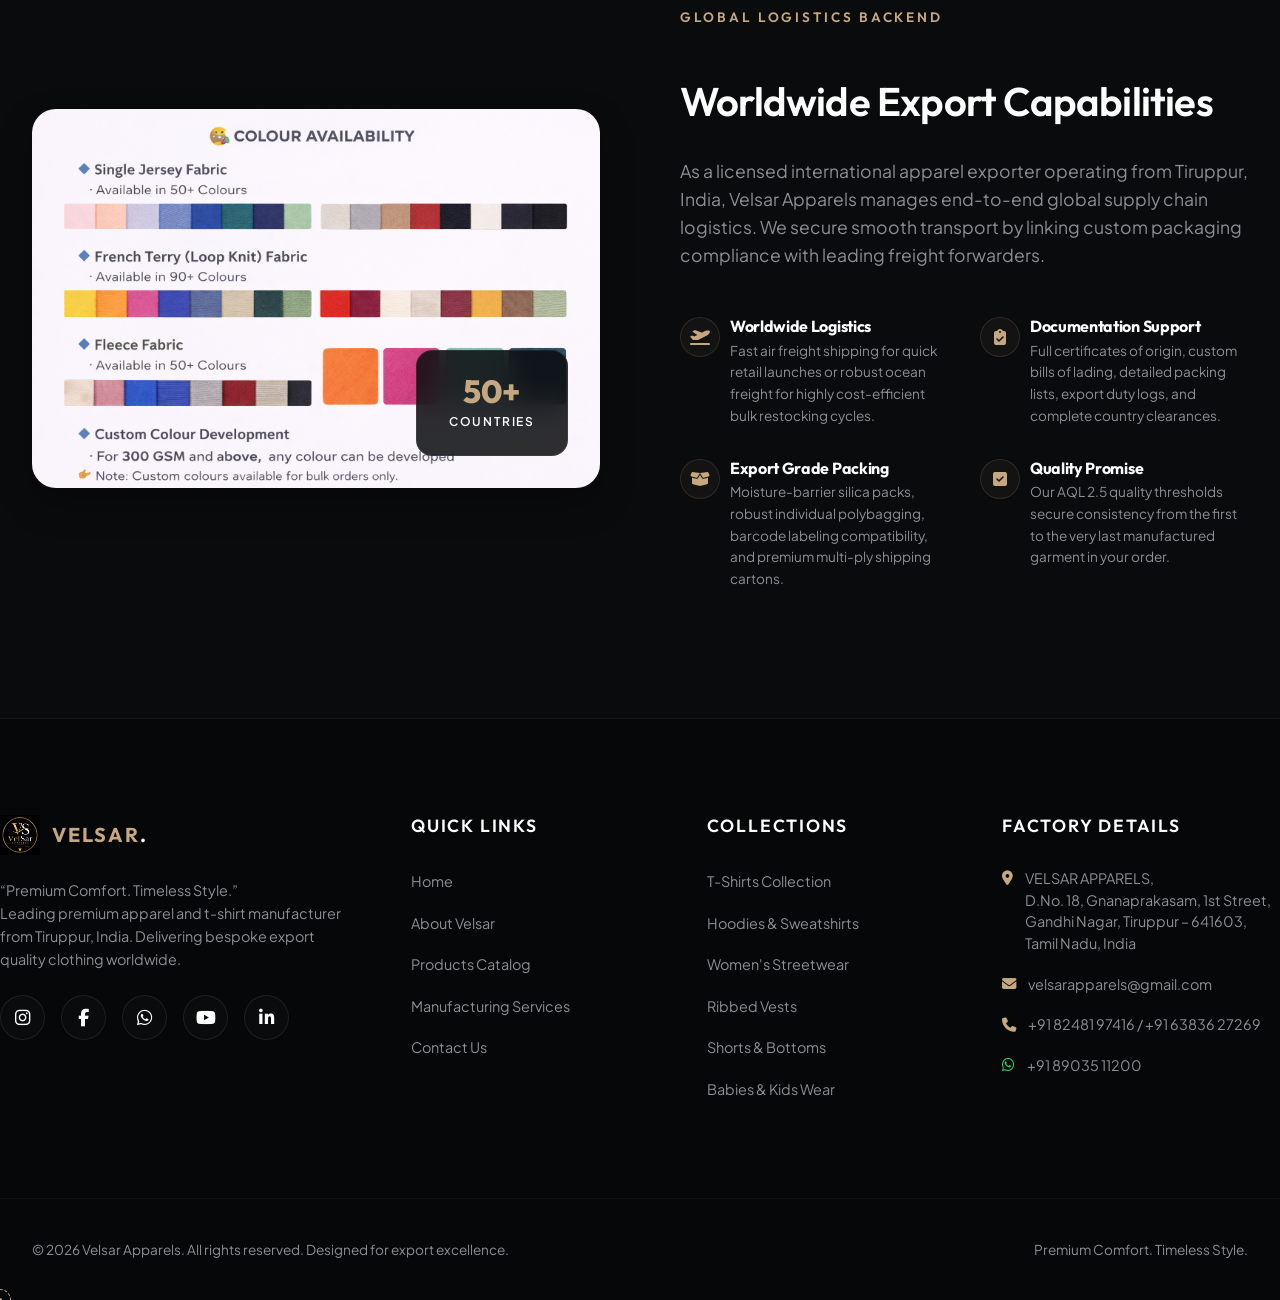
==== commit a381e79d: "feat: upgrade stats counters, TN reviews, factory process timeline, and animated WhatsApp widget" ====
--- a/about.html
+++ b/about.html
@@ -184,9 +184,9 @@
       </div>
 
       <div class="intro-grid" style="align-items: center; margin-bottom: 6rem;">
-        <!-- Left Image showing high end CD cutting machine -->
+        <!-- Left Image showing industrial pattern cutting machine -->
         <div class="intro-image-wrapper reveal" style="border-radius: var(--border-radius-lg); overflow: hidden; box-shadow: var(--shadow-light);">
-          <img class="intro-img" src="Shoot/Work Process.png" alt="Advanced CD cutting machine Velsar">
+          <img class="intro-img" src="Work/Cutting Machine.png" alt="Precision Computerized Cutting Machine Velsar">
         </div>
         
         <!-- Right side details -->
@@ -239,82 +239,121 @@
     <div class="container">
       
       <div class="section-title-wrapper reveal">
-        <span class="section-subtitle">Our Seamless Manufacturing Journey</span>
-        <h2 class="section-title">Integrated Factory Workflow</h2>
-        <p class="section-desc">From sourcing premium yarns to dispatching finished retail cartons, every phase is orchestrated with strict in-house quality checkmarks.</p>
+        <span class="section-subtitle">Industrial Production Standards</span>
+        <h2 class="section-title">Factory Work Process & Guidelines</h2>
+        <p class="section-desc">We adhere strictly to international manufacturing workflows, ensuring every phase—from raw yarn circular knitting to final AQL 2.5 retail dispatch—is certified for excellence.</p>
       </div>
 
       <div class="workflow-stepper-grid">
         <!-- Stage 1 -->
         <div class="workflow-step-card reveal reveal-delay-1">
-          <div class="workflow-step-badge">01</div>
-          <div class="workflow-step-icon"><i class="fas fa-arrows-spin"></i></div>
-          <h3 class="workflow-step-title">Knitting</h3>
-          <p class="workflow-step-desc">Advanced circular knitting looms convert premium combed and organic yarns into dense, high-grade single jerseys, fleeces, and rib structures.</p>
+          <div class="workflow-step-img-wrapper">
+            <img src="Work/New Machine.png" alt="Knitting Floor circular looms" class="workflow-step-img">
+            <div class="workflow-step-badge">01</div>
+          </div>
+          <div class="workflow-step-content">
+            <h3 class="workflow-step-title">Knitting</h3>
+            <p class="workflow-step-desc">Advanced circular knitting looms convert premium combed and organic yarns into dense, high-grade single jerseys, fleeces, and rib structures.</p>
+          </div>
         </div>
 
         <!-- Stage 2 -->
         <div class="workflow-step-card reveal reveal-delay-2">
-          <div class="workflow-step-badge">02</div>
-          <div class="workflow-step-icon"><i class="fas fa-droplet"></i></div>
-          <h3 class="workflow-step-title">Dyeing</h3>
-          <p class="workflow-step-desc">Eco-friendly international standard dyeing vessels apply vibrant, organic color pigment setups featuring superior colorfastness scores.</p>
+          <div class="workflow-step-img-wrapper">
+            <img src="Work/Roll.jpg" alt="Dyeing and colored roll setup" class="workflow-step-img">
+            <div class="workflow-step-badge">02</div>
+          </div>
+          <div class="workflow-step-content">
+            <h3 class="workflow-step-title">Dyeing</h3>
+            <p class="workflow-step-desc">Eco-friendly international standard dyeing vessels apply vibrant, organic color pigment setups featuring superior colorfastness scores.</p>
+          </div>
         </div>
 
         <!-- Stage 3 -->
         <div class="workflow-step-card reveal reveal-delay-3">
-          <div class="workflow-step-badge">03</div>
-          <div class="workflow-step-icon"><i class="fas fa-scroll"></i></div>
-          <h3 class="workflow-step-title">Fabric Roll</h3>
-          <p class="workflow-step-desc">Dyed fabrics are stabilized, relaxed, and wrapped in secure rolls to allow organic structures to recover elastic qualities prior to processing.</p>
+          <div class="workflow-step-img-wrapper">
+            <img src="Work/Fabric Roll.jpg" alt="Finished fabric roll inspection" class="workflow-step-img">
+            <div class="workflow-step-badge">03</div>
+          </div>
+          <div class="workflow-step-content">
+            <h3 class="workflow-step-title">Fabric Roll</h3>
+            <p class="workflow-step-desc">Dyed fabrics are stabilized, relaxed, and wrapped in secure rolls to allow organic structures to recover elastic qualities prior to processing.</p>
+          </div>
         </div>
 
         <!-- Stage 4 -->
         <div class="workflow-step-card reveal reveal-delay-1">
-          <div class="workflow-step-badge">04</div>
-          <div class="workflow-step-icon"><i class="fas fa-scale-balanced"></i></div>
-          <h3 class="workflow-step-title">GSM Check</h3>
-          <p class="workflow-step-desc">Rigorous fabric weight and thickness auditing. Electronic weight scales verify the exact GSM matches our clients fabric specifications.</p>
+          <div class="workflow-step-img-wrapper">
+            <img src="Work/GSM Cutter.png" alt="GSM weight density test" class="workflow-step-img">
+            <div class="workflow-step-badge">04</div>
+          </div>
+          <div class="workflow-step-content">
+            <h3 class="workflow-step-title">GSM Check</h3>
+            <p class="workflow-step-desc">Rigorous fabric weight and thickness auditing. Electronic weight scales verify the exact GSM matches our clients fabric specifications.</p>
+          </div>
         </div>
 
         <!-- Stage 5 -->
         <div class="workflow-step-card reveal reveal-delay-2">
-          <div class="workflow-step-badge">05</div>
-          <div class="workflow-step-icon"><i class="fas fa-scissors"></i></div>
-          <h3 class="workflow-step-title">Cutting Machine 1 & 2</h3>
-          <p class="workflow-step-desc">CAD-guided precision slicing systems. Computerized heavy duty band knife and straight cutting machines 1 & 2 handle layered panels without pucker.</p>
+          <div class="workflow-step-img-wrapper">
+            <div class="split-img-container">
+              <img src="Work/Cutting Machine 1.png" alt="Cutting Machine 1" class="workflow-step-img split-img">
+              <img src="Work/Cutting Machine 2.png" alt="Cutting Machine 2" class="workflow-step-img split-img">
+            </div>
+            <div class="workflow-step-badge">05</div>
+          </div>
+          <div class="workflow-step-content">
+            <h3 class="workflow-step-title">Cutting Machine 1 & 2</h3>
+            <p class="workflow-step-desc">CAD-guided precision slicing systems. Computerized heavy duty band knife and straight cutting machines 1 & 2 handle layered panels without pucker.</p>
+          </div>
         </div>
 
         <!-- Stage 6 -->
         <div class="workflow-step-card reveal reveal-delay-3">
-          <div class="workflow-step-badge">06</div>
-          <div class="workflow-step-icon"><i class="fas fa-compass-drafting"></i></div>
-          <h3 class="workflow-step-title">Stitching</h3>
-          <p class="workflow-step-desc">High-speed professional Pegasus overlock and flatlock floors secure structural joints, double-collar reinforce tapes, and smooth edge trims.</p>
+          <div class="workflow-step-img-wrapper">
+            <img src="Work/Stitching.png" alt="Garment Stitching Unit floor" class="workflow-step-img">
+            <div class="workflow-step-badge">06</div>
+          </div>
+          <div class="workflow-step-content">
+            <h3 class="workflow-step-title">Stitching</h3>
+            <p class="workflow-step-desc">High-speed professional Pegasus overlock and flatlock floors secure structural joints, double-collar reinforce tapes, and smooth edge trims.</p>
+          </div>
         </div>
 
         <!-- Stage 7 -->
         <div class="workflow-step-card reveal reveal-delay-1">
-          <div class="workflow-step-badge">07</div>
-          <div class="workflow-step-icon"><i class="fas fa-clipboard-check"></i></div>
-          <h3 class="workflow-step-title">Checking</h3>
-          <p class="workflow-step-desc">100% manual panel audit. Master checkers verify stitching integrity, detect needle marks, and enforce absolute symmetry guidelines.</p>
+          <div class="workflow-step-img-wrapper">
+            <img src="Work/Unit.png" alt="Stitching and Quality check table" class="workflow-step-img">
+            <div class="workflow-step-badge">07</div>
+          </div>
+          <div class="workflow-step-content">
+            <h3 class="workflow-step-title">Checking</h3>
+            <p class="workflow-step-desc">100% manual panel audit. Master checkers verify stitching integrity, detect needle marks, and enforce absolute symmetry guidelines.</p>
+          </div>
         </div>
 
         <!-- Stage 8 -->
         <div class="workflow-step-card reveal reveal-delay-2">
-          <div class="workflow-step-badge">08</div>
-          <div class="workflow-step-icon"><i class="fas fa-box-open"></i></div>
-          <h3 class="workflow-step-title">Ironing & Packing</h3>
-          <p class="workflow-step-desc">Premium vacuum steam ironing eliminates creases. Garments are individually tagged, boxed, and packed in custom protective polybags.</p>
+          <div class="workflow-step-img-wrapper">
+            <img src="Work/Pcs.png" alt="Ironing and Packing floor" class="workflow-step-img">
+            <div class="workflow-step-badge">08</div>
+          </div>
+          <div class="workflow-step-content">
+            <h3 class="workflow-step-title">Ironing & Packing</h3>
+            <p class="workflow-step-desc">Premium vacuum steam ironing eliminates creases. Garments are individually tagged, boxed, and packed in custom protective polybags.</p>
+          </div>
         </div>
 
         <!-- Stage 9 -->
         <div class="workflow-step-card reveal reveal-delay-3" style="border-color: var(--accent); box-shadow: var(--shadow-glow);">
-          <div class="workflow-step-badge" style="background: var(--accent); color: var(--primary-dark);">09</div>
-          <div class="workflow-step-icon" style="color: var(--accent);"><i class="fas fa-star"></i></div>
-          <h3 class="workflow-step-title" style="color: var(--accent);">Finishing Goods</h3>
-          <p class="workflow-step-desc">Final export quality audit (AQL 2.5) check. The clean packed batches are logged into dispatch inventory for direct global retail distribution.</p>
+          <div class="workflow-step-img-wrapper">
+            <img src="Work/CD Cutting Machine.png" alt="CD Cutting Machine finished check" class="workflow-step-img">
+            <div class="workflow-step-badge" style="background: var(--accent); color: var(--primary-dark);">09</div>
+          </div>
+          <div class="workflow-step-content">
+            <h3 class="workflow-step-title" style="color: var(--accent);">Finishing Goods</h3>
+            <p class="workflow-step-desc">Final export quality audit (AQL 2.5) check. The clean packed batches are logged into dispatch inventory for direct global retail distribution.</p>
+          </div>
         </div>
       </div>
 
@@ -502,7 +541,7 @@
           <div class="social-links">
             <a class="social-icon" href="https://instagram.com" target="_blank" aria-label="Instagram profile"><i class="fab fa-instagram"></i></a>
             <a class="social-icon" href="https://facebook.com" target="_blank" aria-label="Facebook page"><i class="fab fa-facebook-f"></i></a>
-            <a class="social-icon" href="https://wa.me/918903511200" target="_blank" aria-label="WhatsApp chat"><i class="fab fa-whatsapp"></i></a>
+            <a class="social-icon" href="https://wa.me/918903511200?text=Hello%20Velsar%20Apparels%2C%20I%20would%20like%20to%20inquire%20about%20placing%20a%20bulk%20custom%20order%20for%20our%20clothing%20brand.%20Please%20share%20your%20latest%20fabric%20color%20card%20and%20pricing%20details." target="_blank" aria-label="WhatsApp chat"><i class="fab fa-whatsapp"></i></a>
             <a class="social-icon" href="https://youtube.com" target="_blank" aria-label="YouTube channel"><i class="fab fa-youtube"></i></a>
             <a class="social-icon" href="https://linkedin.com" target="_blank" aria-label="LinkedIn page"><i class="fab fa-linkedin-in"></i></a>
           </div>
@@ -546,7 +585,11 @@
           </div>
           <div class="footer-contact-item">
             <i class="fas fa-phone"></i>
-            <span>+91 89035 11200</span>
+            <span>+91 82481 97416 / +91 63836 27269</span>
+          </div>
+          <div class="footer-contact-item">
+            <i class="fab fa-whatsapp" style="color: #25d366;"></i>
+            <a href="https://wa.me/918903511200?text=Hello%20Velsar%20Apparels%2C%20I%20would%20like%20to%20inquire%20about%20placing%20a%20bulk%20custom%20order%20for%20our%20clothing%20brand.%20Please%20share%20your%20latest%20fabric%20color%20card%20and%20pricing%20details." target="_blank" style="color: inherit; text-decoration: none;">+91 89035 11200</a>
           </div>
         </div>
         
@@ -566,6 +609,16 @@
     <i class="fas fa-chevron-up"></i>
   </a>
 
+  <!-- Floating WhatsApp Chat Widget -->
+  <a href="https://wa.me/918903511200?text=Hello%20Velsar%20Apparels%2C%20I%20would%20like%20to%20inquire%20about%20placing%20a%20bulk%20custom%20order%20for%20our%20clothing%20brand.%20Please%20share%20your%20latest%20fabric%20color%20card%20and%20pricing%20details." class="whatsapp-floating-widget" target="_blank" aria-label="Post Your Order via WhatsApp">
+    <div class="whatsapp-widget-content">
+      <span class="whatsapp-widget-text">Post Your Order</span>
+      <div class="whatsapp-widget-icon-wrapper">
+        <i class="fab fa-whatsapp"></i>
+      </div>
+    </div>
+  </a>
+
   <script src="main.js"></script>
 </body>
 </html>
--- a/style.css
+++ b/style.css
@@ -991,7 +991,7 @@
 }
 .stats-grid {
   display: grid;
-  grid-template-columns: repeat(5, 1fr);
+  grid-template-columns: repeat(4, 1fr);
   gap: 2rem;
   text-align: center;
 }
@@ -1012,6 +1012,200 @@
   text-transform: uppercase;
   color: var(--text-white);
   letter-spacing: 0.15em;
+}
+
+/* Fabrics Hover Popup Styling */
+.fabric-colours-card {
+  position: relative;
+}
+.hover-tip {
+  font-size: 0.72rem;
+  color: var(--accent);
+  margin-top: 0.5rem;
+  opacity: 0.85;
+  animation: pulseTip 2s infinite alternate;
+  font-weight: 600;
+  letter-spacing: 0.05em;
+}
+@keyframes pulseTip {
+  0% { opacity: 0.4; transform: translateY(0); }
+  100% { opacity: 1; transform: translateY(2px); }
+}
+
+.fabrics-hover-popup {
+  position: absolute;
+  top: 100%;
+  left: 50%;
+  transform: translateX(-50%) translateY(15px);
+  width: 420px;
+  max-height: 480px;
+  background: rgba(10, 11, 13, 0.96);
+  backdrop-filter: blur(20px);
+  -webkit-backdrop-filter: blur(20px);
+  border: 1px solid var(--accent);
+  border-radius: var(--border-radius-md);
+  padding: 1.8rem;
+  text-align: left;
+  z-index: 1000;
+  opacity: 0;
+  visibility: hidden;
+  transition: opacity 0.5s cubic-bezier(0.16, 1, 0.3, 1), transform 0.5s cubic-bezier(0.16, 1, 0.3, 1);
+  box-shadow: var(--shadow-glow), 0 20px 50px rgba(0, 0, 0, 0.6);
+  overflow-y: auto;
+}
+.fabric-colours-card:hover .fabrics-hover-popup {
+  opacity: 1;
+  visibility: visible;
+  transform: translateX(-50%) translateY(8px);
+}
+.popup-header {
+  display: flex;
+  align-items: center;
+  gap: 12px;
+  border-bottom: 1px solid var(--border-glass);
+  padding-bottom: 0.8rem;
+  margin-bottom: 1.2rem;
+}
+.popup-header i {
+  color: var(--accent);
+  font-size: 1.3rem;
+}
+.popup-header h4 {
+  font-family: var(--font-headings);
+  font-size: 1.15rem;
+  color: var(--text-white);
+  font-weight: 700;
+  letter-spacing: 0.05em;
+}
+.popup-body ul {
+  list-style: none;
+  padding: 0;
+  margin: 0 0 1.5rem 0;
+  display: flex;
+  flex-direction: column;
+  gap: 0.7rem;
+}
+.popup-body li {
+  font-size: 0.78rem;
+  color: var(--text-muted);
+  line-height: 1.4;
+  display: flex;
+  align-items: flex-start;
+  gap: 10px;
+  transition: var(--transition-fast);
+}
+.popup-body li i {
+  color: var(--accent);
+  margin-top: 3px;
+  font-size: 0.75rem;
+}
+.popup-body li:hover {
+  color: var(--text-white);
+  transform: translateX(4px);
+}
+.popup-footer {
+  display: flex;
+  flex-wrap: wrap;
+  gap: 8px;
+  border-top: 1px solid var(--border-glass);
+  padding-top: 1.2rem;
+}
+.badge-tag {
+  font-size: 0.7rem;
+  font-weight: 700;
+  padding: 0.35rem 0.7rem;
+  border-radius: var(--border-radius-sm);
+  display: inline-flex;
+  align-items: center;
+  gap: 6px;
+  letter-spacing: 0.02em;
+}
+.badge-tag i {
+  font-size: 0.7rem;
+}
+.badge-tag.green { background: rgba(37, 211, 102, 0.1); color: #25d366; border: 1px solid rgba(37, 211, 102, 0.2); }
+.badge-tag.gold { background: rgba(197, 168, 128, 0.1); color: var(--accent); border: 1px solid rgba(197, 168, 128, 0.2); }
+.badge-tag.blue { background: rgba(59, 130, 246, 0.1); color: #3b82f6; border: 1px solid rgba(59, 130, 246, 0.2); }
+.badge-tag.red { background: rgba(239, 68, 68, 0.1); color: #ef4444; border: 1px solid rgba(239, 68, 68, 0.2); width: 100%; }
+.badge-tag.orange { background: rgba(249, 115, 22, 0.1); color: #f97316; border: 1px solid rgba(249, 115, 22, 0.2); width: 100%; justify-content: center; }
+
+/* B2B Customer Reviews Section Styles */
+.reviews-grid {
+  display: grid;
+  grid-template-columns: repeat(2, 1fr);
+  gap: 2.5rem;
+  margin-top: 4rem;
+}
+.review-card {
+  background: var(--secondary-dark);
+  border: 1px solid var(--border-glass);
+  padding: 3rem;
+  border-radius: var(--border-radius-md);
+  box-shadow: var(--shadow-subtle);
+  transition: transform 0.6s cubic-bezier(0.16, 1, 0.3, 1), box-shadow 0.6s cubic-bezier(0.16, 1, 0.3, 1), border-color 0.4s ease;
+}
+.review-card:hover {
+  transform: translateY(-8px);
+  border-color: var(--accent) !important;
+  box-shadow: var(--shadow-glow);
+}
+.review-stars {
+  color: var(--accent);
+  font-size: 0.95rem;
+  margin-bottom: 1.5rem;
+  display: flex;
+  gap: 4px;
+}
+.review-text {
+  color: var(--text-light);
+  font-size: 1.05rem;
+  line-height: 1.7;
+  margin-bottom: 2.2rem;
+  font-style: italic;
+}
+.review-author {
+  display: flex;
+  align-items: center;
+  gap: 14px;
+}
+.author-avatar {
+  width: 48px;
+  height: 48px;
+  border-radius: 50%;
+  background: rgba(197, 168, 128, 0.05);
+  color: var(--accent);
+  display: flex;
+  align-items: center;
+  justify-content: center;
+  font-size: 1.25rem;
+  border: 1px solid rgba(197, 168, 128, 0.15);
+  flex-shrink: 0;
+}
+.author-name {
+  color: var(--text-white);
+  font-family: var(--font-headings);
+  font-weight: 700;
+  font-size: 1.05rem;
+  margin-bottom: 0.2rem;
+}
+.author-title {
+  color: var(--text-muted);
+  font-size: 0.82rem;
+  font-weight: 600;
+}
+
+@media (max-width: 991px) {
+  .fabrics-hover-popup {
+    width: 320px;
+    padding: 1.3rem;
+  }
+  .reviews-grid {
+    grid-template-columns: 1fr;
+    gap: 2rem;
+  }
+  .review-card {
+    padding: 2.5rem;
+  }
 }
 
 /* --- ABOUT PAGE TIMELINES & DETAILS --- */
@@ -2257,23 +2451,57 @@
 .workflow-step-card {
   background: var(--secondary-dark);
   border: 1px solid var(--border-glass);
-  padding: 3rem 2rem 2.5rem;
+  padding: 1.5rem;
   border-radius: var(--border-radius-md);
   position: relative;
   transition: var(--transition-smooth);
   box-shadow: var(--shadow-subtle);
   overflow: hidden;
+  display: flex;
+  flex-direction: column;
 }
 .workflow-step-card:hover {
   transform: translateY(-8px);
   border-color: var(--accent);
   box-shadow: var(--shadow-glow);
 }
+.workflow-step-img-wrapper {
+  position: relative;
+  width: 100%;
+  height: 200px;
+  border-radius: var(--border-radius-sm);
+  overflow: hidden;
+  margin-bottom: 1.5rem;
+  border: 1px solid var(--border-glass);
+  background: #15171B;
+}
+.workflow-step-img {
+  width: 100%;
+  height: 100%;
+  object-fit: cover;
+  transition: transform 0.6s cubic-bezier(0.16, 1, 0.3, 1);
+}
+.workflow-step-card:hover .workflow-step-img {
+  transform: scale(1.08);
+}
+.split-img-container {
+  display: flex;
+  width: 100%;
+  height: 100%;
+  gap: 4px;
+}
+.split-img-container .split-img {
+  width: calc(50% - 2px);
+  height: 100%;
+  object-fit: cover;
+}
 .workflow-step-badge {
   position: absolute;
   top: 1rem;
-  right: 1.5rem;
-  background: var(--tertiary-dark);
+  right: 1rem;
+  background: rgba(10, 11, 13, 0.85);
+  backdrop-filter: blur(5px);
+  -webkit-backdrop-filter: blur(5px);
   color: var(--accent);
   font-family: var(--font-headings);
   font-weight: 800;
@@ -2281,17 +2509,12 @@
   padding: 0.3rem 0.8rem;
   border-radius: var(--border-radius-sm);
   border: 1px solid var(--border-glass);
-}
-.workflow-step-icon {
-  font-size: 2.5rem;
-  color: var(--text-white);
-  margin-bottom: 1.5rem;
-  opacity: 0.85;
-  transition: var(--transition-fast);
-}
-.workflow-step-card:hover .workflow-step-icon {
-  color: var(--accent);
-  transform: scale(1.1) rotate(5deg);
+  z-index: 2;
+}
+.workflow-step-content {
+  display: flex;
+  flex-direction: column;
+  padding: 0.5rem 0.5rem 0.8rem;
 }
 .workflow-step-title {
   font-family: var(--font-headings);
@@ -2317,6 +2540,107 @@
     grid-template-columns: 1fr;
     gap: 1.5rem;
   }
-}
-
-
+  .workflow-step-img-wrapper {
+    height: 180px;
+  }
+}
+
+/* --- FLOATING WHATSAPP CHAT WIDGET --- */
+.whatsapp-floating-widget {
+  position: fixed;
+  bottom: 2.5rem;
+  right: 2.5rem;
+  z-index: 9999;
+  text-decoration: none;
+  font-family: var(--font-body);
+}
+
+.whatsapp-widget-content {
+  display: flex;
+  align-items: center;
+  gap: 12px;
+  background: rgba(10, 11, 13, 0.9);
+  backdrop-filter: blur(10px);
+  -webkit-backdrop-filter: blur(10px);
+  border: 1px solid rgba(37, 211, 102, 0.3);
+  padding: 0.6rem 0.6rem 0.6rem 1.2rem;
+  border-radius: 50px;
+  box-shadow: 0 10px 30px rgba(0, 0, 0, 0.4), var(--shadow-subtle);
+  transition: all 0.5s cubic-bezier(0.16, 1, 0.3, 1);
+}
+
+.whatsapp-widget-text {
+  color: var(--text-white);
+  font-size: 0.85rem;
+  font-weight: 700;
+  letter-spacing: 0.05em;
+  text-transform: uppercase;
+  white-space: nowrap;
+  opacity: 0.9;
+  transition: var(--transition-fast);
+}
+
+.whatsapp-widget-icon-wrapper {
+  width: 48px;
+  height: 48px;
+  background: #25d366;
+  color: var(--text-white);
+  border-radius: 50%;
+  display: flex;
+  align-items: center;
+  justify-content: center;
+  font-size: 1.8rem;
+  box-shadow: 0 4px 15px rgba(37, 211, 102, 0.4);
+  transition: all 0.5s cubic-bezier(0.16, 1, 0.3, 1);
+  animation: spinIcon 6s infinite linear;
+}
+
+@keyframes spinIcon {
+  0% { transform: rotate(0deg); }
+  10% { transform: rotate(0deg); }
+  15% { transform: rotate(20deg) scale(1.1); }
+  20% { transform: rotate(-20deg) scale(1.1); }
+  25% { transform: rotate(10deg) scale(1.05); }
+  30% { transform: rotate(-10deg) scale(1.05); }
+  35% { transform: rotate(0deg); }
+  100% { transform: rotate(0deg); }
+}
+
+/* Hover States */
+.whatsapp-floating-widget:hover .whatsapp-widget-content {
+  border-color: #25d366;
+  box-shadow: 0 15px 35px rgba(37, 211, 102, 0.3), 0 0 15px rgba(37, 211, 102, 0.2);
+  transform: translateY(-5px);
+}
+
+.whatsapp-floating-widget:hover .whatsapp-widget-icon-wrapper {
+  background: #128c7e;
+  transform: scale(1.1);
+  box-shadow: 0 6px 20px rgba(37, 211, 102, 0.6);
+  animation: none; /* stop standard animation on hover */
+}
+
+.whatsapp-floating-widget:hover .whatsapp-widget-text {
+  color: #25d366;
+  transform: translateX(-2px);
+}
+
+/* Responsive adjustments */
+@media (max-width: 768px) {
+  .whatsapp-floating-widget {
+    bottom: 1.5rem;
+    right: 1.5rem;
+  }
+  .whatsapp-widget-content {
+    padding: 0.4rem;
+    gap: 0;
+  }
+  .whatsapp-widget-text {
+    display: none; /* hide text on smaller viewports to prevent screen clutter */
+  }
+  .whatsapp-widget-icon-wrapper {
+    width: 44px;
+    height: 44px;
+    font-size: 1.6rem;
+  }
+}
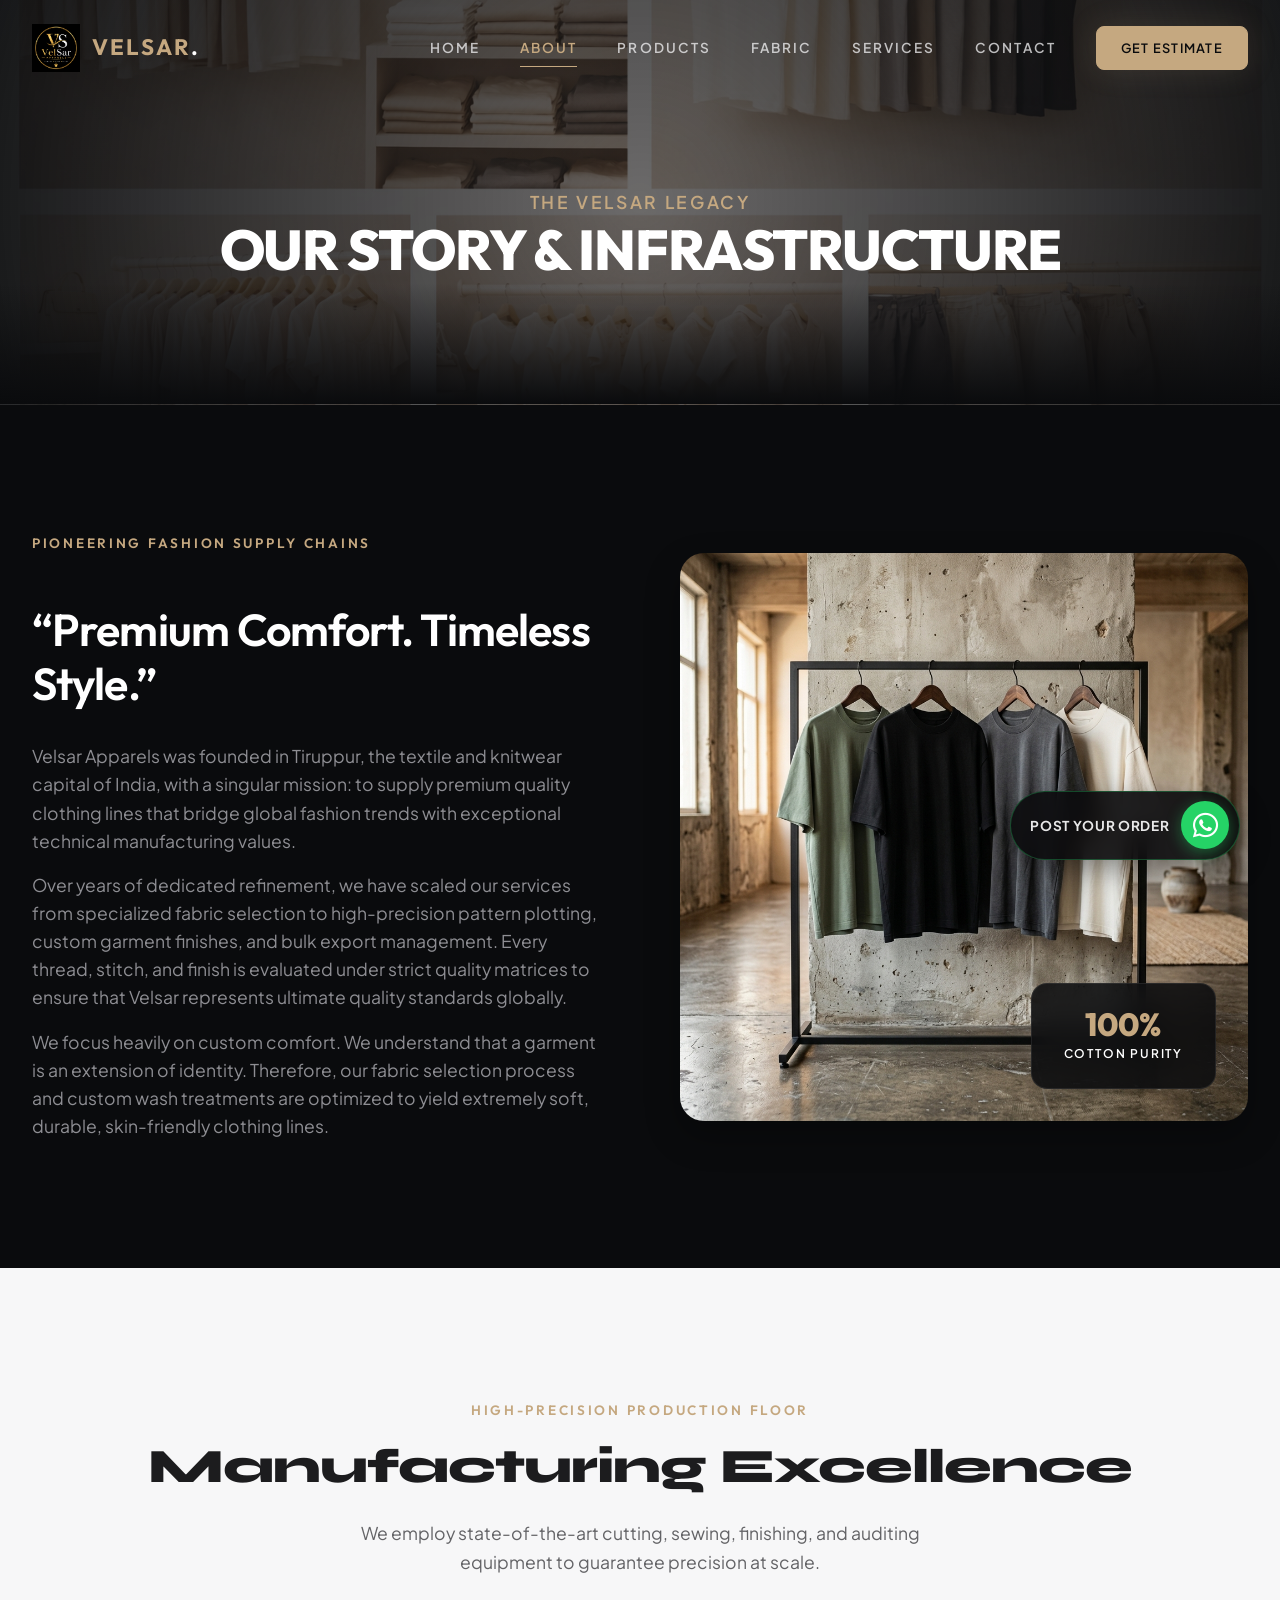
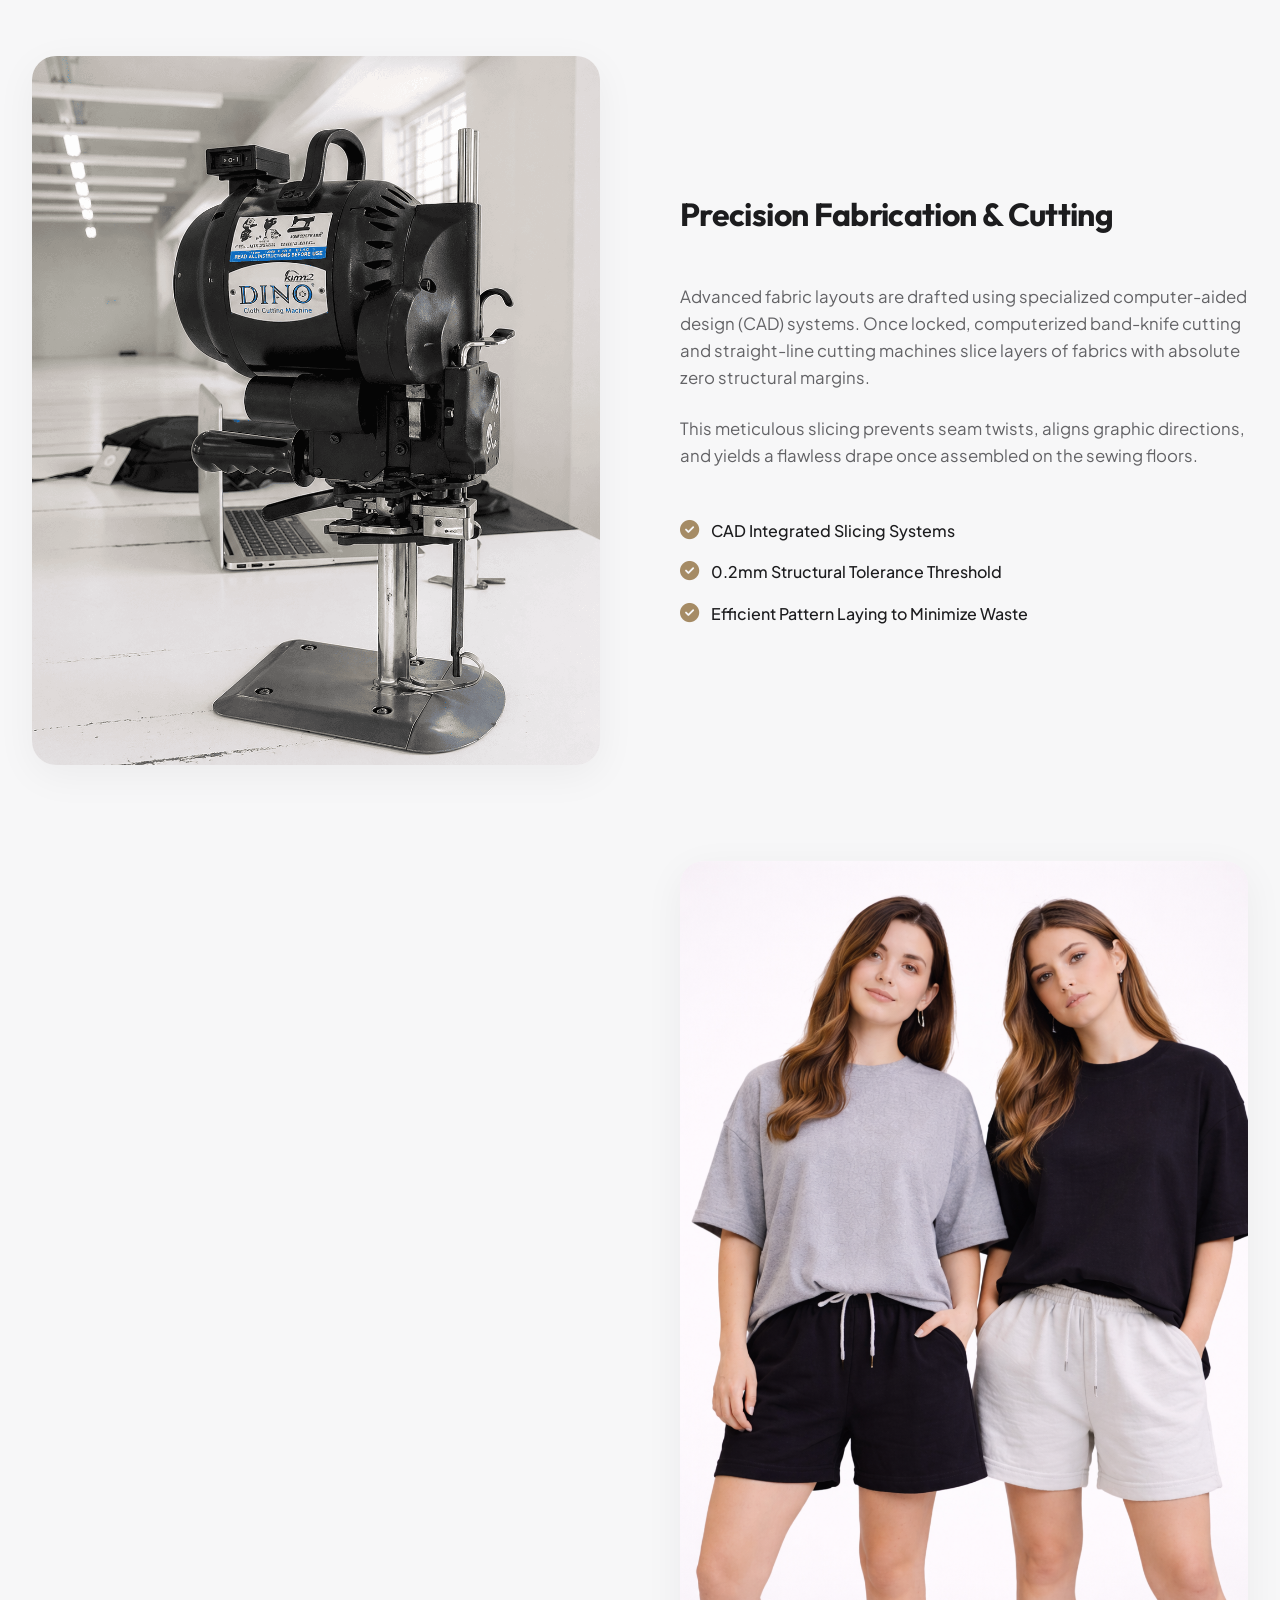
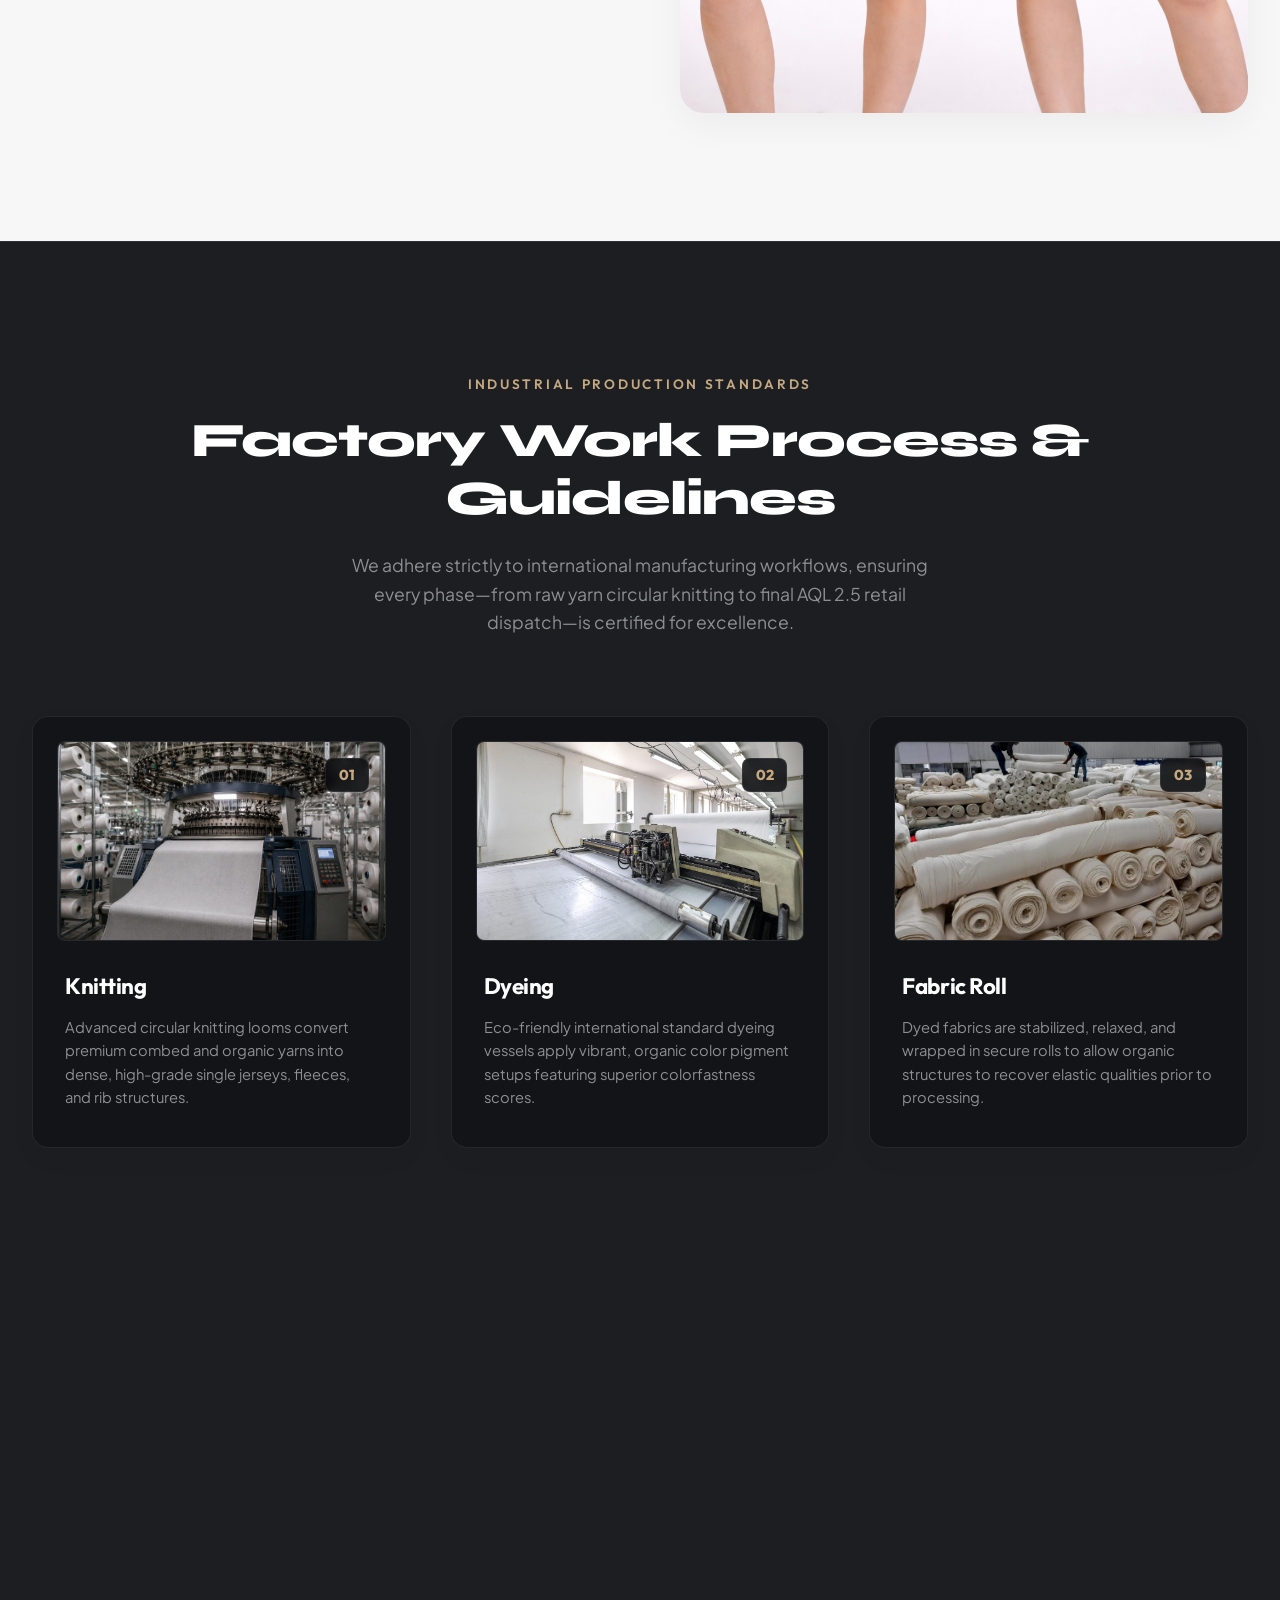
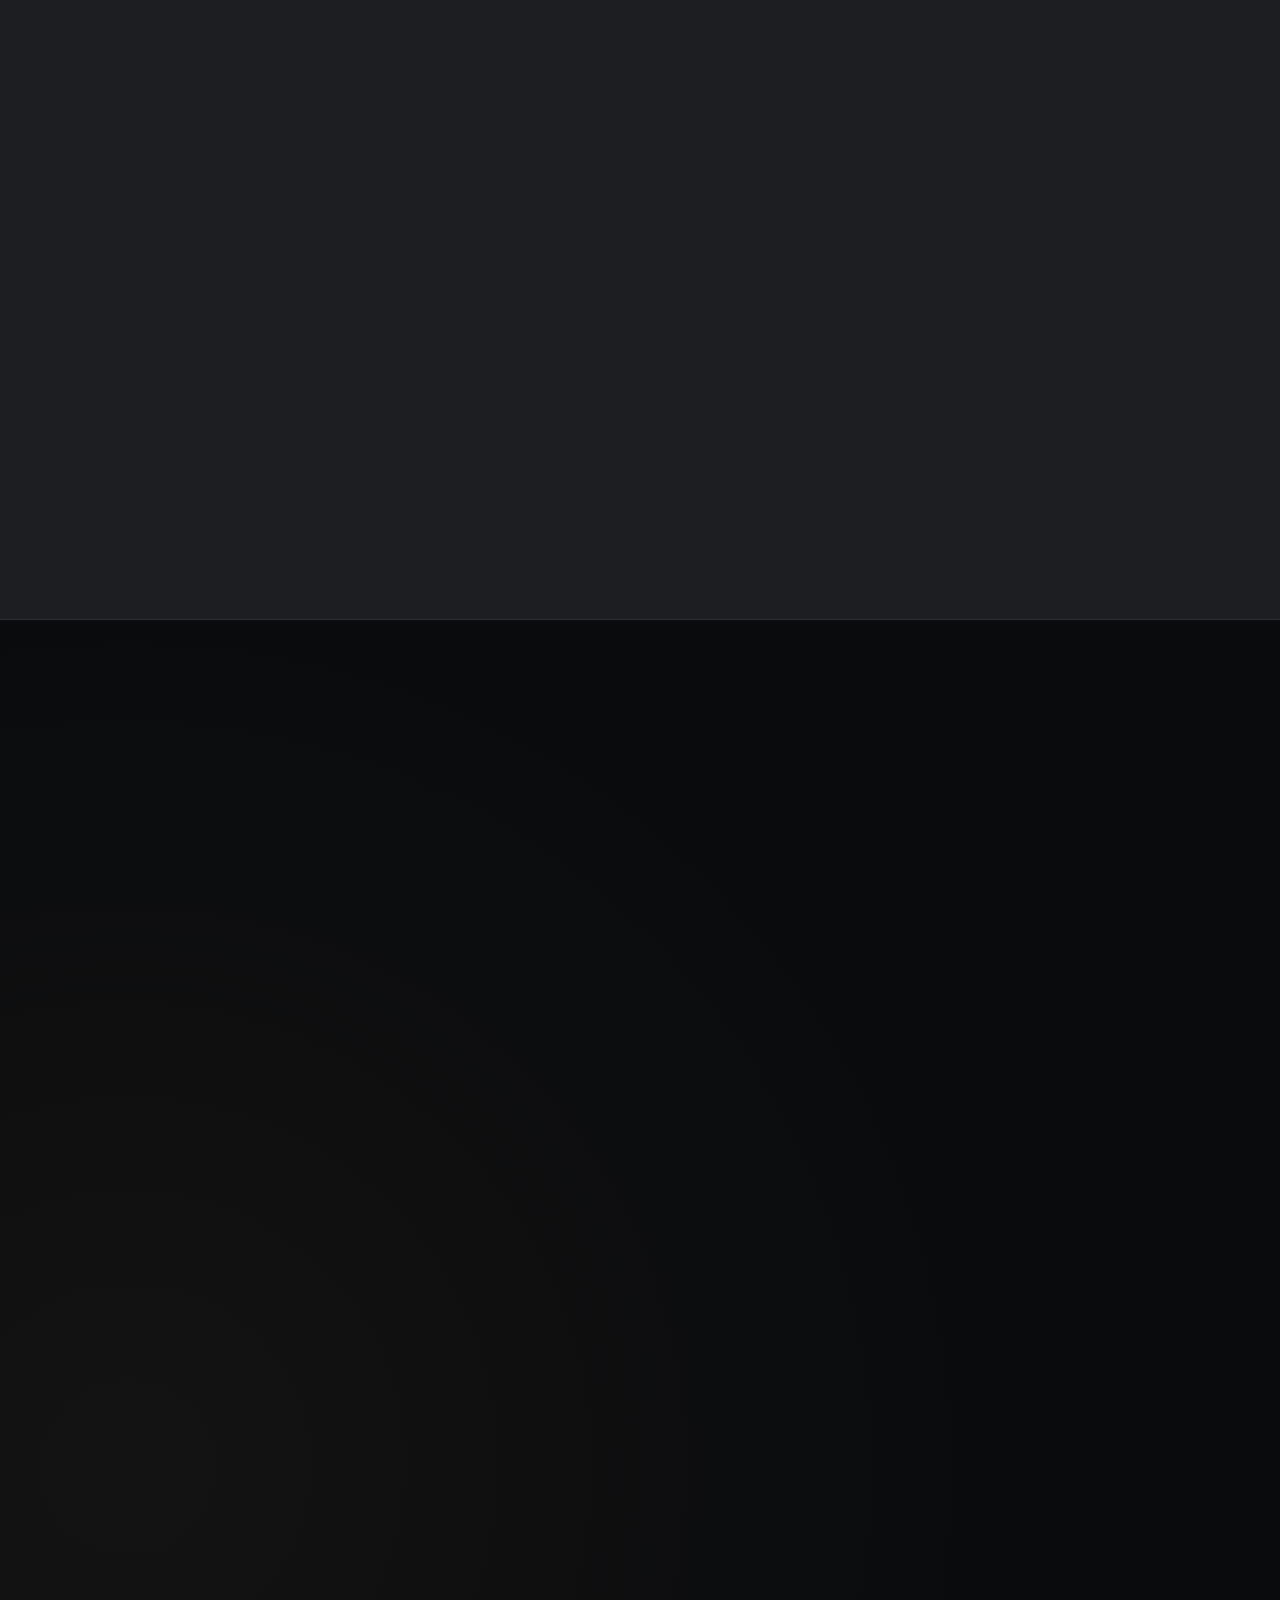
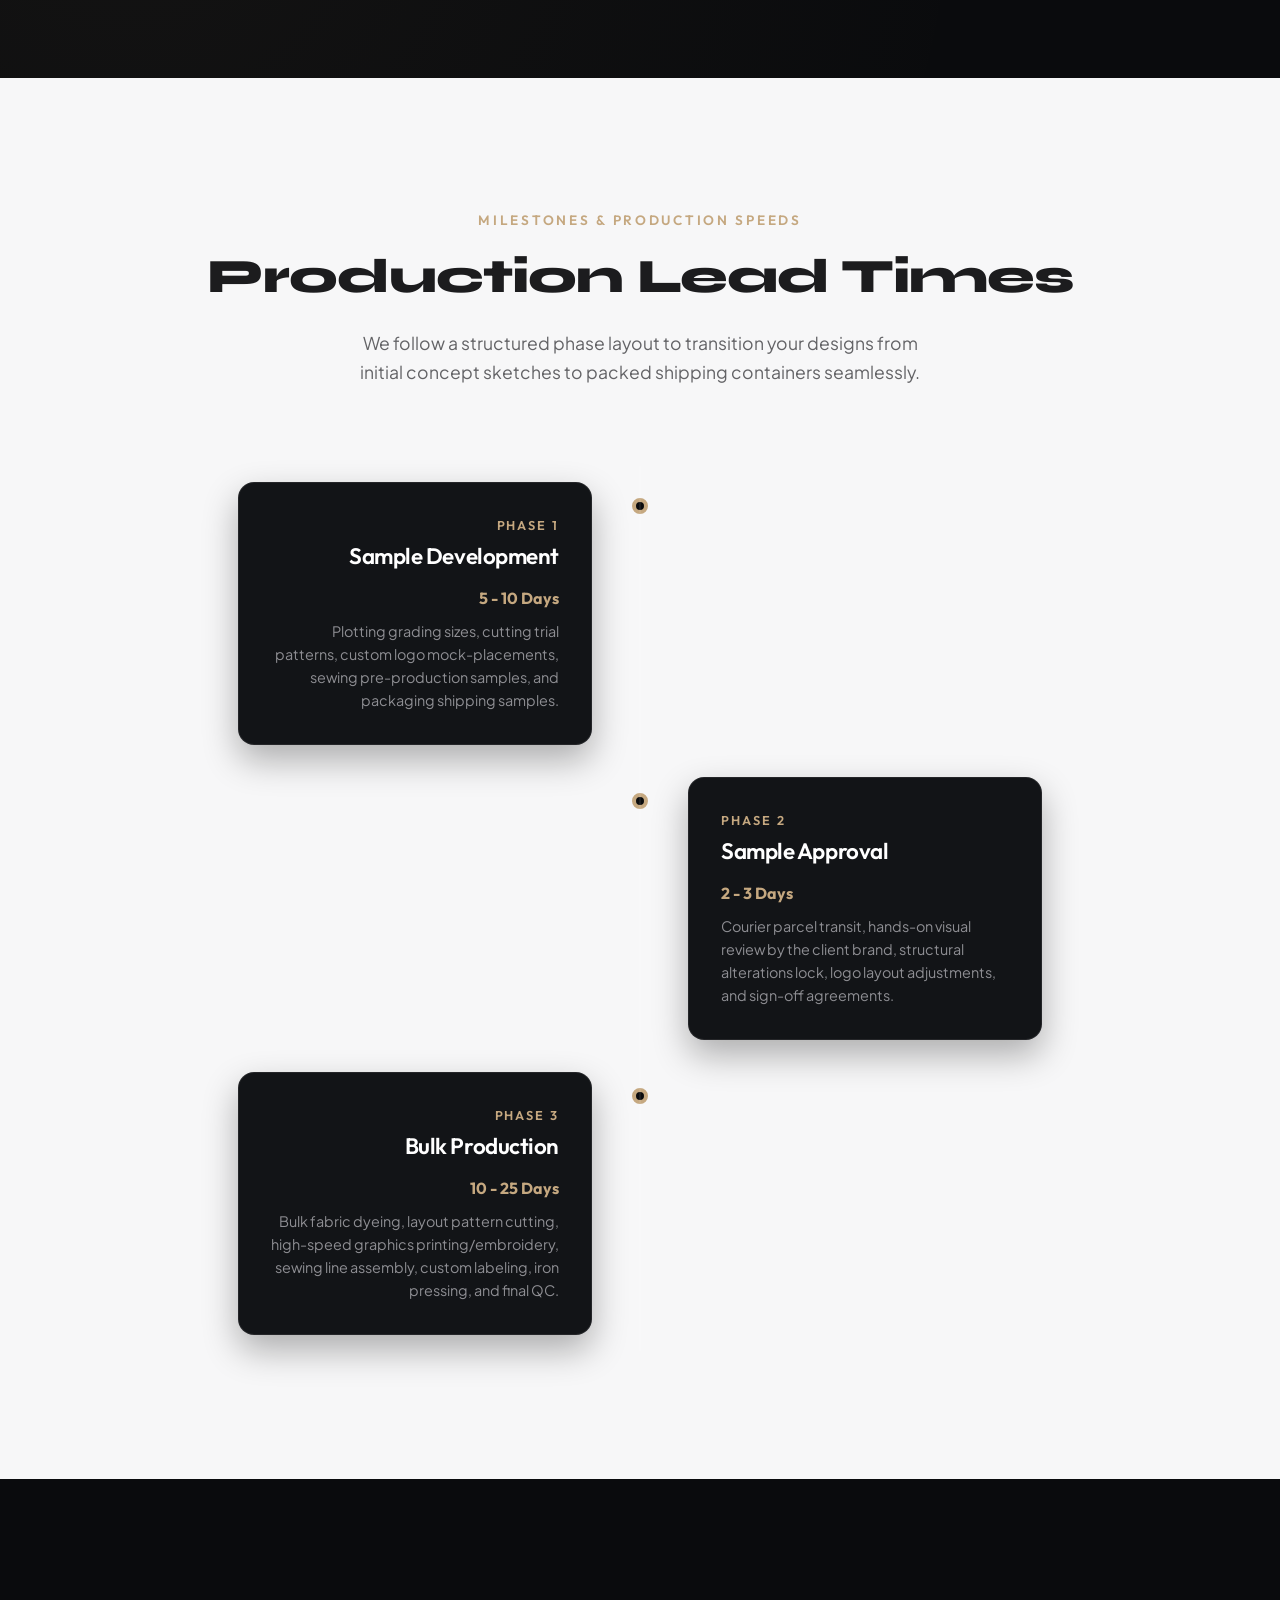
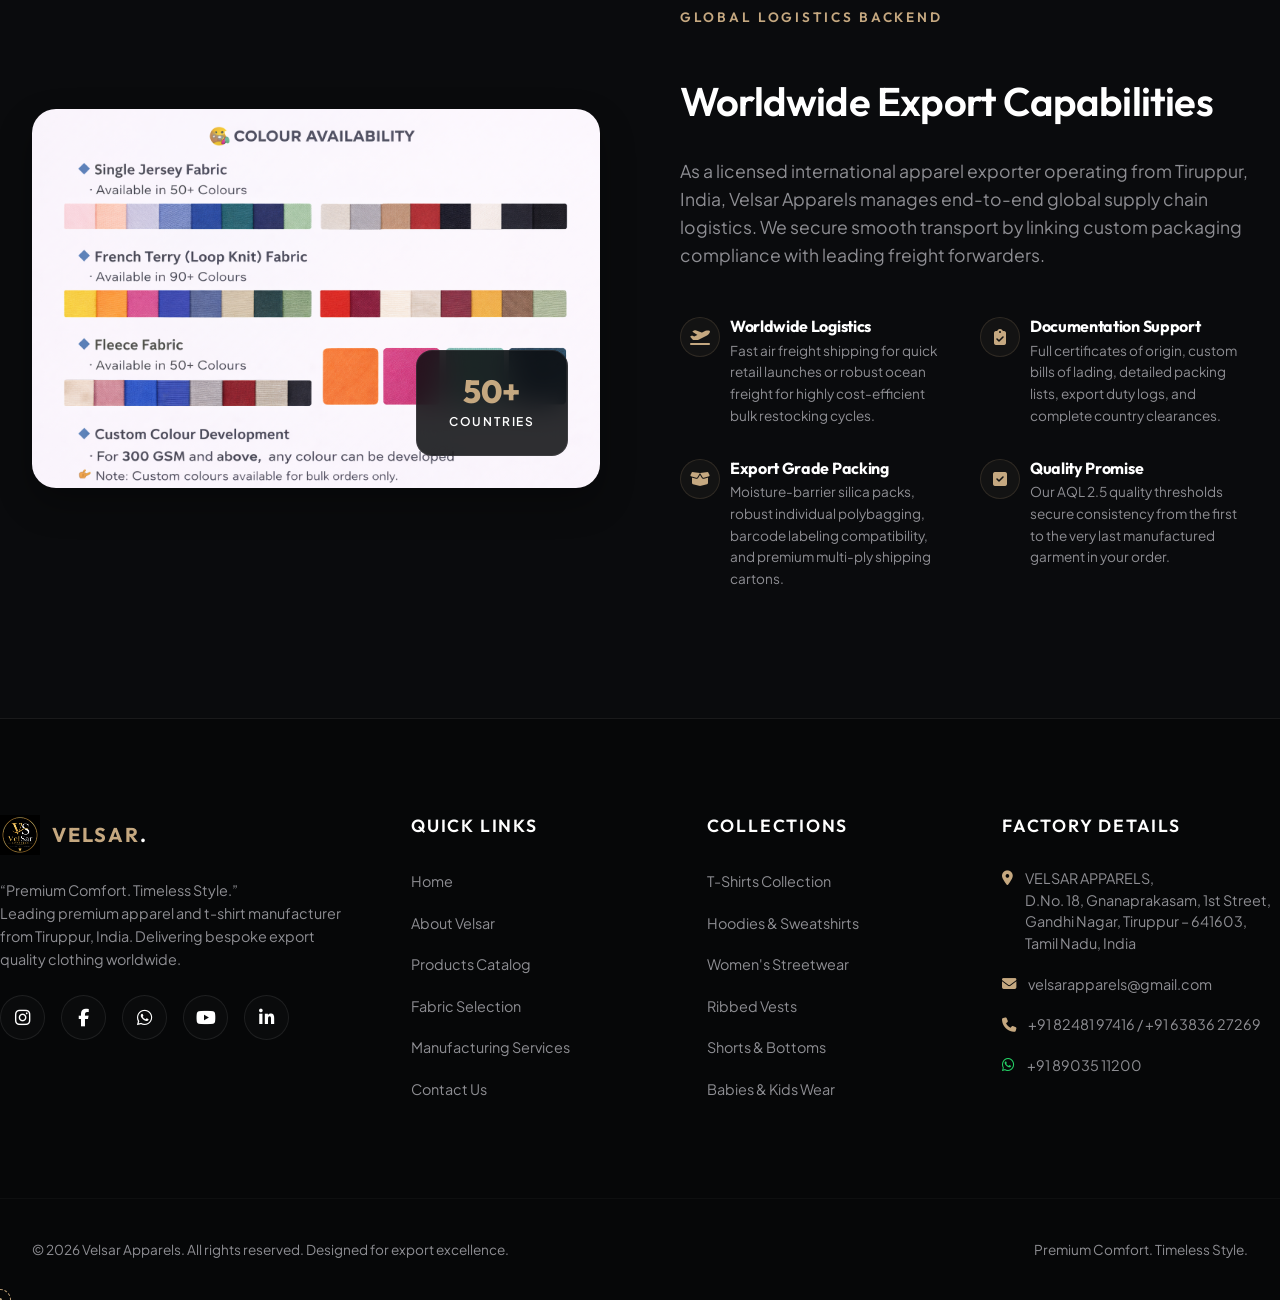
==== commit 8307d169: "feat: add premium fabric sourcing page, interactive workflow timeline, animated collage cards, and s" ====
--- a/about.html
+++ b/about.html
@@ -117,6 +117,7 @@
         <a href="index.html" class="nav-link">Home</a>
         <a href="about.html" class="nav-link">About</a>
         <a href="products.html" class="nav-link">Products</a>
+        <a href="fabric.html" class="nav-link">Fabric</a>
         <a href="services.html" class="nav-link">Services</a>
         <a href="contact.html" class="nav-link">Contact</a>
         <div class="nav-cta">
@@ -248,7 +249,7 @@
         <!-- Stage 1 -->
         <div class="workflow-step-card reveal reveal-delay-1">
           <div class="workflow-step-img-wrapper">
-            <img src="Work/New Machine.png" alt="Knitting Floor circular looms" class="workflow-step-img">
+            <img src="Fabrics/Knitting.png" alt="Knitting Floor circular looms" class="workflow-step-img">
             <div class="workflow-step-badge">01</div>
           </div>
           <div class="workflow-step-content">
@@ -554,6 +555,7 @@
             <li><a href="index.html" class="footer-link">Home</a></li>
             <li><a href="about.html" class="footer-link">About Velsar</a></li>
             <li><a href="products.html" class="footer-link">Products Catalog</a></li>
+            <li><a href="fabric.html" class="footer-link">Fabric Selection</a></li>
             <li><a href="services.html" class="footer-link">Manufacturing Services</a></li>
             <li><a href="contact.html" class="footer-link">Contact Us</a></li>
           </ul>
--- a/style.css
+++ b/style.css
@@ -703,7 +703,7 @@
   -webkit-text-fill-color: transparent;
   display: inline-block;
   position: relative;
-  text-shadow: 0 0 40px rgba(197, 168, 128, 0.2);
+  filter: drop-shadow(0 0 30px rgba(197, 168, 128, 0.25));
 }
 .hero-desc {
   font-size: 1.25rem;
@@ -2644,3 +2644,371 @@
     font-size: 1.6rem;
   }
 }
+
+/* ==========================================================================
+   14. FABRICS SHOWCASE & TIMELINE STYLING
+   ========================================================================== */
+
+/* Custom workflow timeline cards */
+.workflow-timeline {
+  display: flex;
+  flex-direction: column;
+  gap: 4rem;
+  margin-top: 3rem;
+}
+.workflow-timeline-card {
+  background: var(--secondary-dark);
+  border: 1px solid var(--border-glass);
+  border-radius: var(--border-radius-lg);
+  padding: 3rem;
+  display: grid;
+  grid-template-columns: 1.2fr 1fr;
+  gap: 4rem;
+  align-items: center;
+  transition: var(--transition-smooth);
+}
+.workflow-timeline-card:hover {
+  border-color: var(--accent);
+  box-shadow: var(--shadow-glow);
+  transform: translateY(-5px);
+}
+.workflow-timeline-card:nth-child(even) {
+  grid-template-columns: 1fr 1.2fr;
+}
+.workflow-timeline-card:nth-child(even) .workflow-image-wrapper {
+  order: 2;
+}
+
+.workflow-image-wrapper {
+  position: relative;
+  border-radius: var(--border-radius-md);
+  overflow: hidden;
+  height: 380px;
+  background: #191B1F;
+  box-shadow: var(--shadow-strong);
+}
+.workflow-img-primary {
+  width: 100%;
+  height: 100%;
+  object-fit: cover;
+  transition: opacity 0.5s ease, transform 0.5s ease;
+}
+.workflow-img-details {
+  position: absolute;
+  top: 0;
+  left: 0;
+  width: 100%;
+  height: 100%;
+  object-fit: cover;
+  opacity: 0;
+  transition: opacity 0.5s ease, transform 0.5s ease;
+  pointer-events: none;
+}
+.workflow-image-wrapper:hover .workflow-img-primary {
+  opacity: 0;
+  transform: scale(1.05);
+}
+.workflow-image-wrapper:hover .workflow-img-details {
+  opacity: 1;
+  transform: scale(1.05);
+  pointer-events: auto;
+}
+/* Mobile toggle overlay hint */
+.workflow-inspect-badge {
+  position: absolute;
+  bottom: 1.2rem;
+  right: 1.2rem;
+  background: rgba(10, 11, 13, 0.85);
+  backdrop-filter: blur(10px);
+  -webkit-backdrop-filter: blur(10px);
+  border: 1px solid var(--accent);
+  color: var(--accent);
+  padding: 0.5rem 1rem;
+  border-radius: var(--border-radius-full);
+  font-size: 0.75rem;
+  font-weight: 700;
+  display: flex;
+  align-items: center;
+  gap: 8px;
+  z-index: 10;
+  pointer-events: none;
+  transition: var(--transition-fast);
+}
+.workflow-image-wrapper:hover .workflow-inspect-badge {
+  background: var(--accent);
+  color: var(--primary-dark);
+  box-shadow: 0 0 15px rgba(197, 168, 128, 0.5);
+}
+
+.workflow-info-side h3 {
+  font-size: 2.2rem;
+  color: var(--text-white);
+  margin-bottom: 1.5rem;
+  display: flex;
+  align-items: center;
+  gap: 15px;
+}
+.workflow-info-side h3 span {
+  font-size: 1.5rem;
+  color: var(--accent);
+  font-weight: 300;
+}
+.workflow-info-side p {
+  color: var(--text-muted);
+  font-size: 1rem;
+  line-height: 1.7;
+  margin-bottom: 2rem;
+}
+.workflow-specs-list {
+  display: grid;
+  grid-template-columns: 1fr 1fr;
+  gap: 1.5rem;
+}
+.workflow-spec-item {
+  border-left: 2px solid var(--accent);
+  padding-left: 1.2rem;
+}
+.workflow-spec-name {
+  font-size: 0.8rem;
+  text-transform: uppercase;
+  color: var(--text-muted);
+  letter-spacing: 0.05em;
+  margin-bottom: 0.2rem;
+}
+.workflow-spec-val {
+  font-size: 1.05rem;
+  font-weight: 700;
+  color: var(--text-white);
+}
+
+/* Fabrics Grid Styles */
+.fabrics-grid-wrapper {
+  display: grid;
+  grid-template-columns: repeat(3, 1fr);
+  gap: 2.5rem;
+  margin-top: 3rem;
+}
+.fabric-grid-card {
+  background: var(--secondary-dark);
+  border: 1px solid var(--border-glass);
+  border-radius: var(--border-radius-md);
+  padding: 2.5rem;
+  transition: var(--transition-smooth);
+  display: flex;
+  flex-direction: column;
+  justify-content: space-between;
+}
+.fabric-grid-card:hover {
+  transform: translateY(-8px);
+  border-color: var(--accent);
+  box-shadow: var(--shadow-glow);
+}
+.fabric-card-header {
+  border-bottom: 1px solid var(--border-glass);
+  padding-bottom: 1.2rem;
+  margin-bottom: 1.5rem;
+}
+.fabric-card-title {
+  font-family: var(--font-headings);
+  font-size: 1.25rem;
+  font-weight: 700;
+  color: var(--text-white);
+  line-height: 1.4;
+  margin-bottom: 0.5rem;
+  height: 48px; /* Fixed height for header symmetry */
+  display: flex;
+  align-items: center;
+}
+.fabric-card-spec-row {
+  display: flex;
+  justify-content: space-between;
+  font-size: 0.85rem;
+  margin-bottom: 0.6rem;
+}
+.fabric-spec-label {
+  color: var(--text-muted);
+}
+.fabric-spec-value {
+  color: var(--text-white);
+  font-weight: 600;
+}
+.fabric-card-specs {
+  margin-bottom: 1.8rem;
+}
+.fabric-card-badge {
+  display: inline-block;
+  font-size: 0.72rem;
+  font-weight: 700;
+  text-transform: uppercase;
+  color: var(--accent);
+  background: rgba(197, 168, 128, 0.05);
+  border: 1px solid rgba(197, 168, 128, 0.2);
+  padding: 0.3rem 0.6rem;
+  border-radius: var(--border-radius-sm);
+  margin-bottom: 0.8rem;
+  letter-spacing: 0.05em;
+}
+.fabric-action-btn {
+  width: 100%;
+  text-align: center;
+  font-size: 0.85rem;
+  padding: 0.8rem 1.2rem;
+}
+
+/* Color Chart Downloads styles */
+.charts-grid {
+  display: grid;
+  grid-template-columns: repeat(3, 1fr);
+  gap: 2rem;
+  margin-top: 3rem;
+}
+.chart-download-card {
+  background: rgba(197, 168, 128, 0.02);
+  border: 1px solid var(--border-glass);
+  border-radius: var(--border-radius-md);
+  padding: 2rem;
+  display: flex;
+  align-items: center;
+  gap: 1.5rem;
+  transition: var(--transition-smooth);
+}
+.chart-download-card:hover {
+  background: rgba(197, 168, 128, 0.05);
+  border-color: var(--accent);
+  transform: translateY(-3px);
+  box-shadow: 0 10px 30px rgba(0,0,0,0.3);
+}
+.chart-icon-box {
+  width: 50px;
+  height: 50px;
+  background: rgba(239, 68, 68, 0.1);
+  color: #ef4444;
+  border-radius: 50%;
+  display: flex;
+  align-items: center;
+  justify-content: center;
+  font-size: 1.3rem;
+  flex-shrink: 0;
+}
+.chart-info h4 {
+  font-size: 0.95rem;
+  color: var(--text-white);
+  margin-bottom: 0.25rem;
+}
+.chart-info p {
+  font-size: 0.78rem;
+  color: var(--text-muted);
+  margin-bottom: 0.8rem;
+}
+.chart-link {
+  font-size: 0.78rem;
+  font-weight: 700;
+  color: var(--accent);
+  text-transform: uppercase;
+  letter-spacing: 0.05em;
+  display: inline-flex;
+  align-items: center;
+  gap: 6px;
+  transition: var(--transition-fast);
+}
+.chart-link:hover {
+  color: var(--text-white);
+  transform: translateX(3px);
+}
+
+/* Fabrics MOQ guidelines */
+.moq-guidelines-banner {
+  background: linear-gradient(135deg, rgba(197, 168, 128, 0.05) 0%, rgba(10, 11, 13, 0.2) 100%);
+  border: 1px solid var(--border-glass);
+  border-radius: var(--border-radius-lg);
+  padding: 4rem;
+  margin-top: 5rem;
+}
+.moq-banner-grid {
+  display: grid;
+  grid-template-columns: 1.5fr 1fr;
+  gap: 4rem;
+  align-items: center;
+}
+.moq-banner-left h3 {
+  font-size: 2.2rem;
+  color: var(--text-white);
+  margin-bottom: 1.5rem;
+}
+.moq-banner-left p {
+  color: var(--text-muted);
+  font-size: 1rem;
+  line-height: 1.7;
+  margin-bottom: 2rem;
+}
+.moq-badge-strip {
+  display: flex;
+  flex-wrap: wrap;
+  gap: 12px;
+}
+.moq-banner-right {
+  display: flex;
+  flex-direction: column;
+  gap: 1.5rem;
+  background: rgba(10, 11, 13, 0.6);
+  border: 1px solid var(--border-glass);
+  border-radius: var(--border-radius-md);
+  padding: 2.5rem;
+  text-align: center;
+  backdrop-filter: blur(10px);
+  -webkit-backdrop-filter: blur(10px);
+}
+.moq-highlight-number {
+  font-family: var(--font-headings);
+  font-size: 3rem;
+  color: var(--accent);
+  font-weight: 800;
+  margin-bottom: 0.5rem;
+}
+.moq-highlight-label {
+  font-size: 0.9rem;
+  color: var(--text-white);
+  font-weight: 700;
+  text-transform: uppercase;
+  letter-spacing: 0.1em;
+}
+
+/* Responsive adjustments for Fabric Page */
+@media (max-width: 991px) {
+  .workflow-timeline-card,
+  .workflow-timeline-card:nth-child(even) {
+    grid-template-columns: 1fr;
+    gap: 2.5rem;
+    padding: 2rem;
+  }
+  .workflow-timeline-card:nth-child(even) .workflow-image-wrapper {
+    order: 0;
+  }
+  .fabrics-grid-wrapper {
+    grid-template-columns: repeat(2, 1fr);
+  }
+  .charts-grid {
+    grid-template-columns: repeat(2, 1fr);
+  }
+  .moq-banner-grid {
+    grid-template-columns: 1fr;
+    gap: 3rem;
+  }
+  .moq-guidelines-banner {
+    padding: 2.5rem;
+  }
+}
+@media (max-width: 768px) {
+  .fabrics-grid-wrapper {
+    grid-template-columns: 1fr;
+  }
+  .charts-grid {
+    grid-template-columns: 1fr;
+  }
+  .workflow-image-wrapper {
+    height: 280px;
+  }
+  .workflow-info-side h3 {
+    font-size: 1.8rem;
+  }
+}
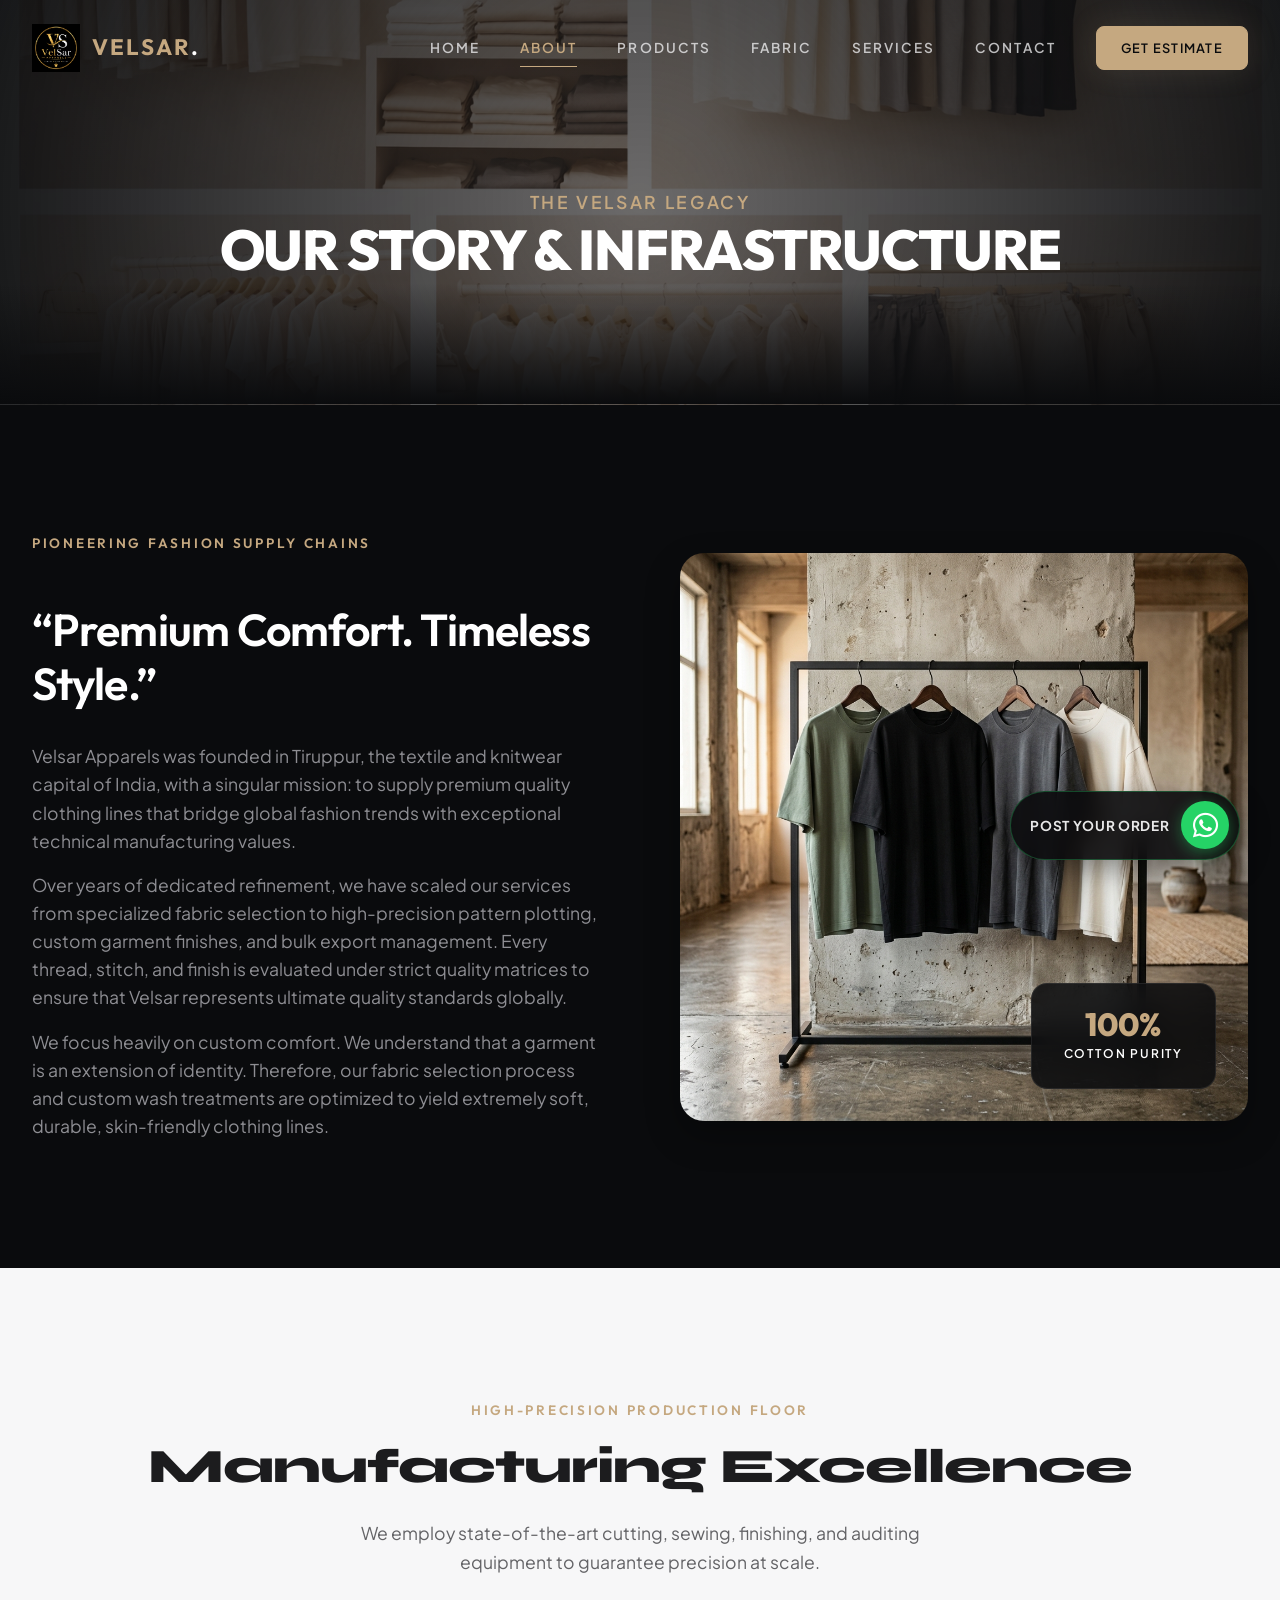
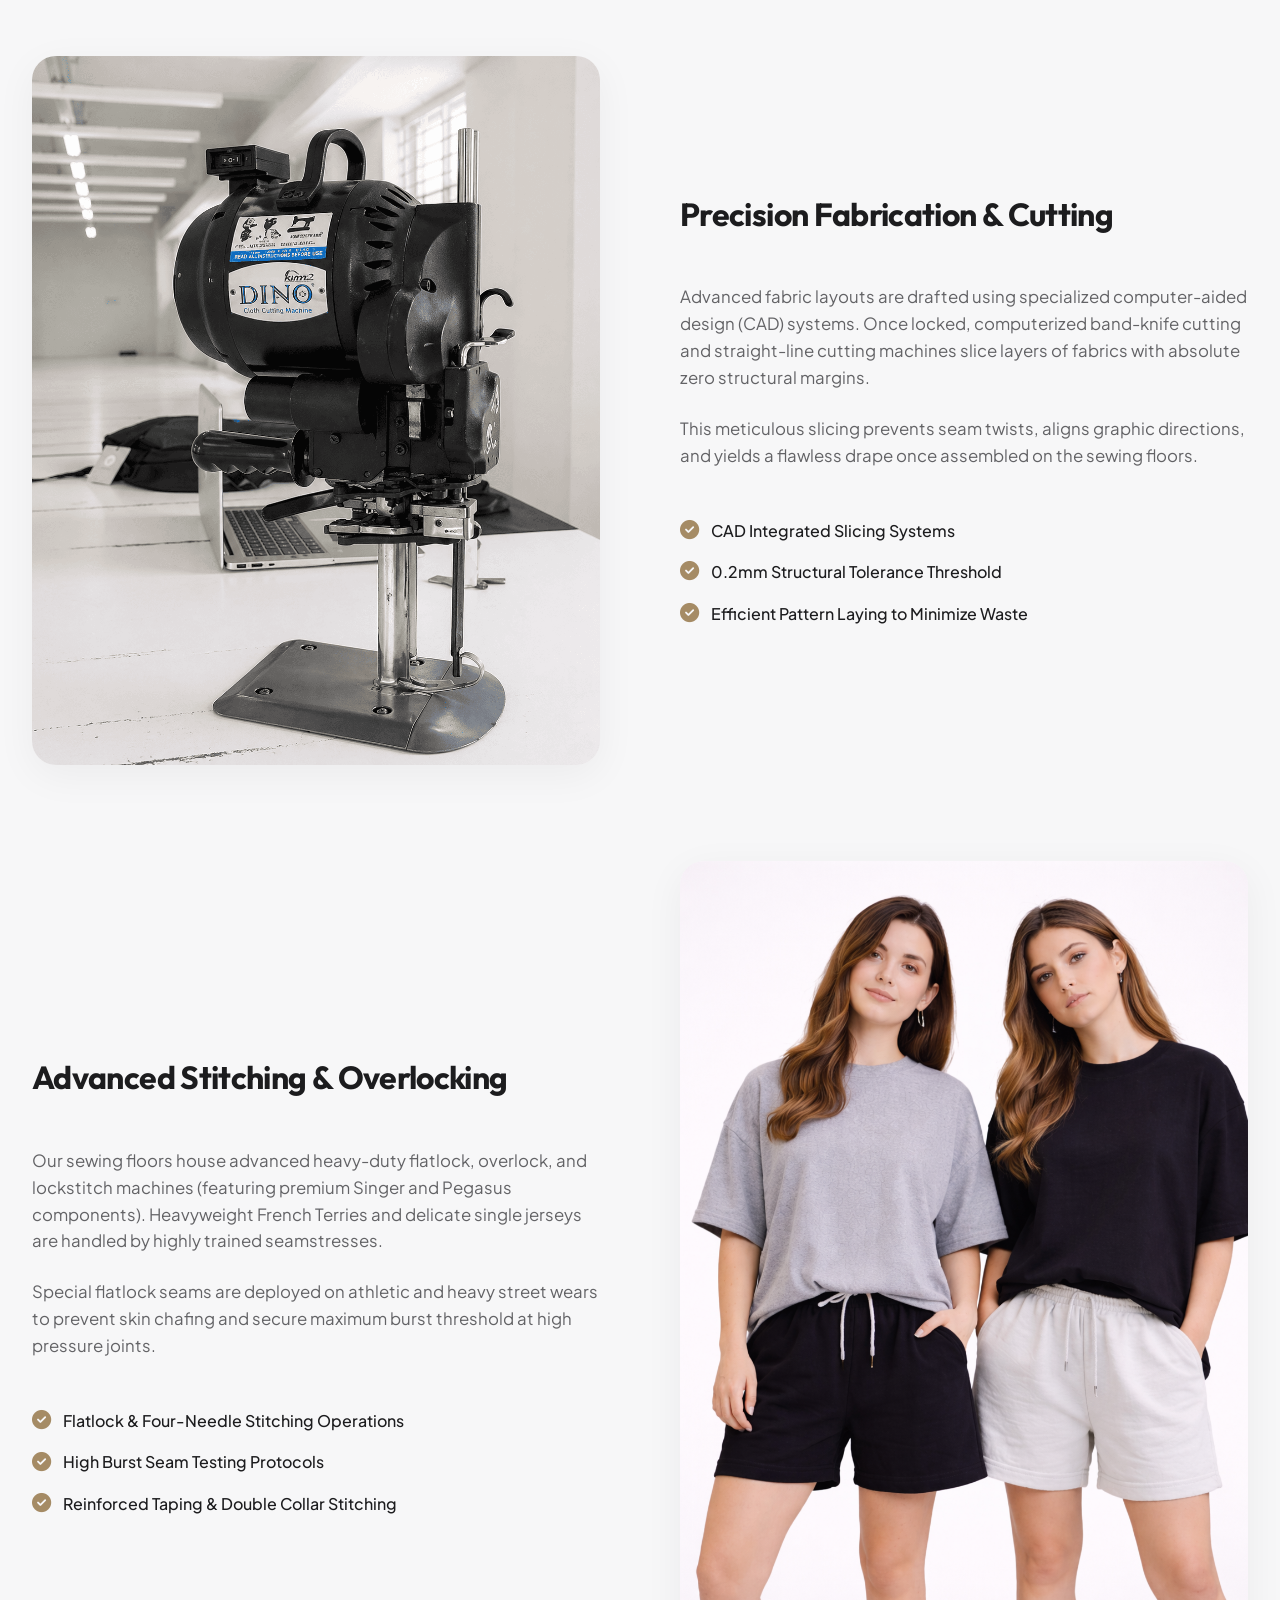
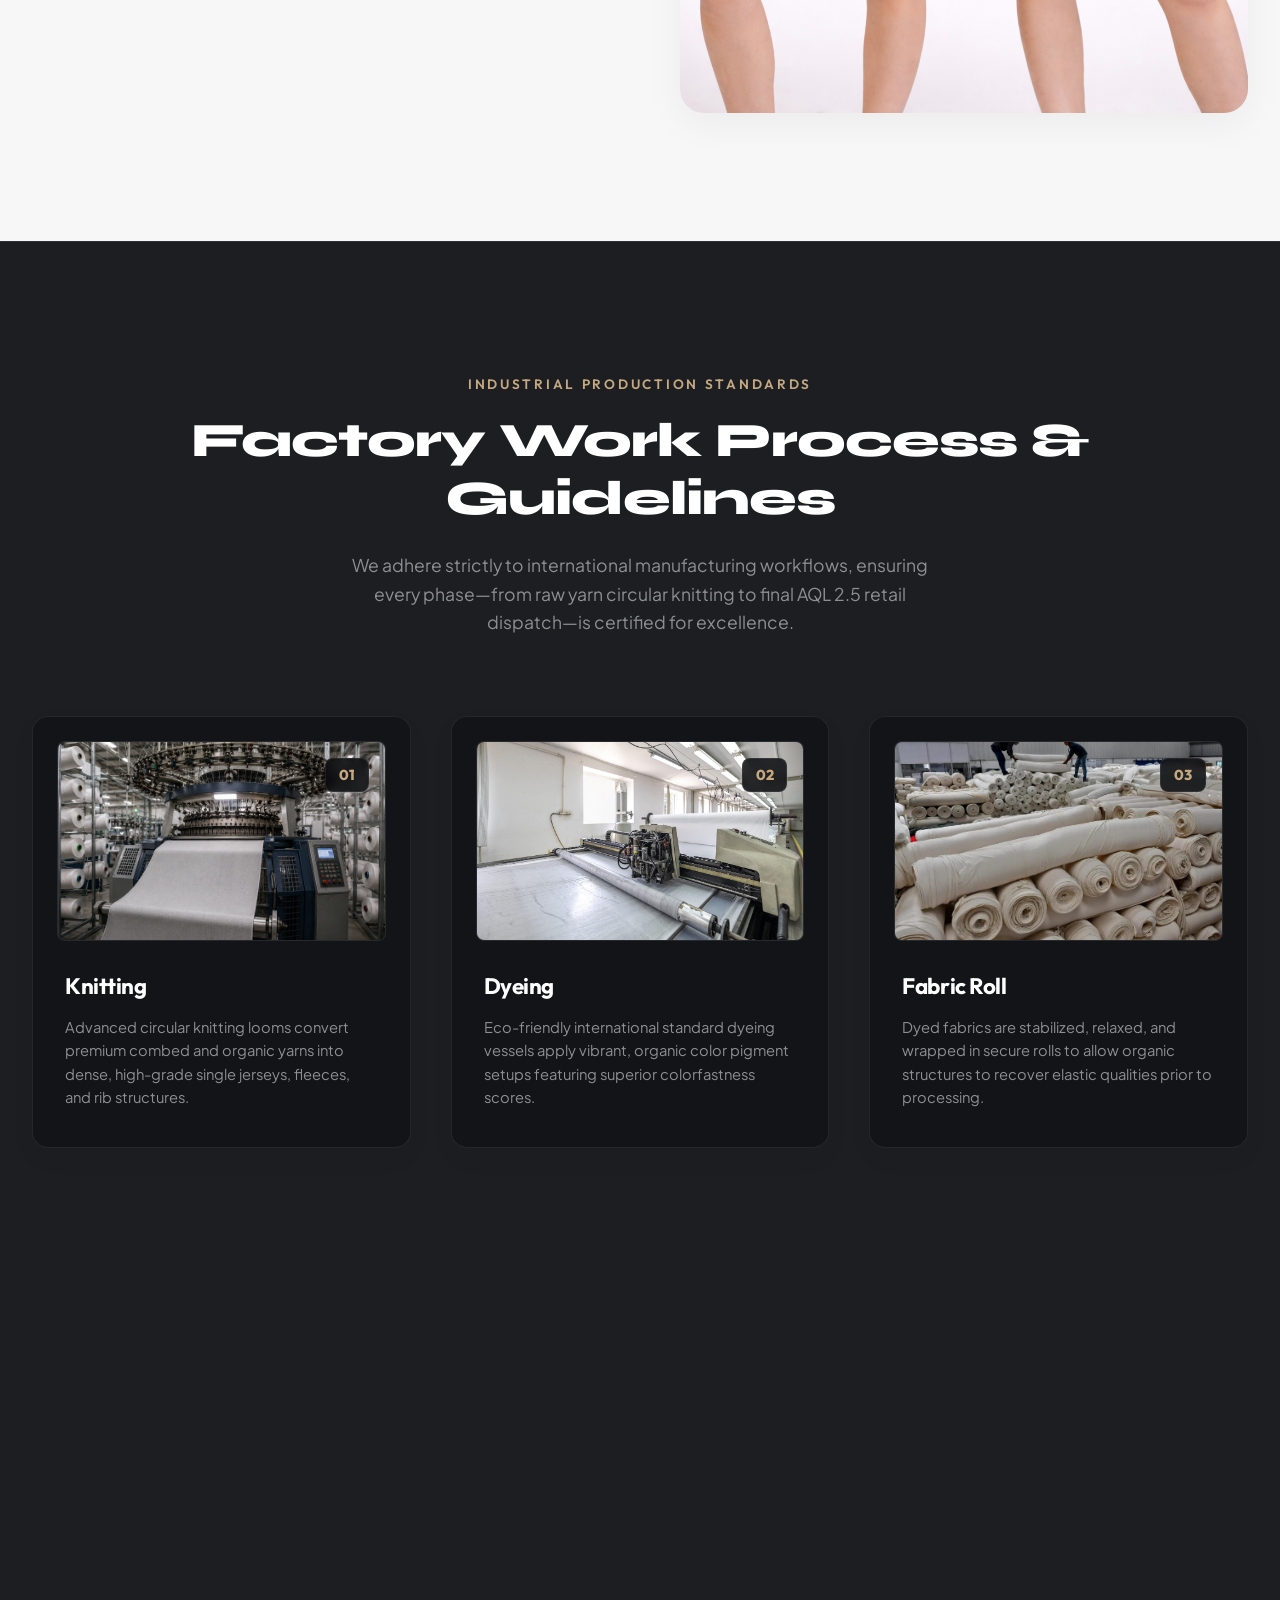
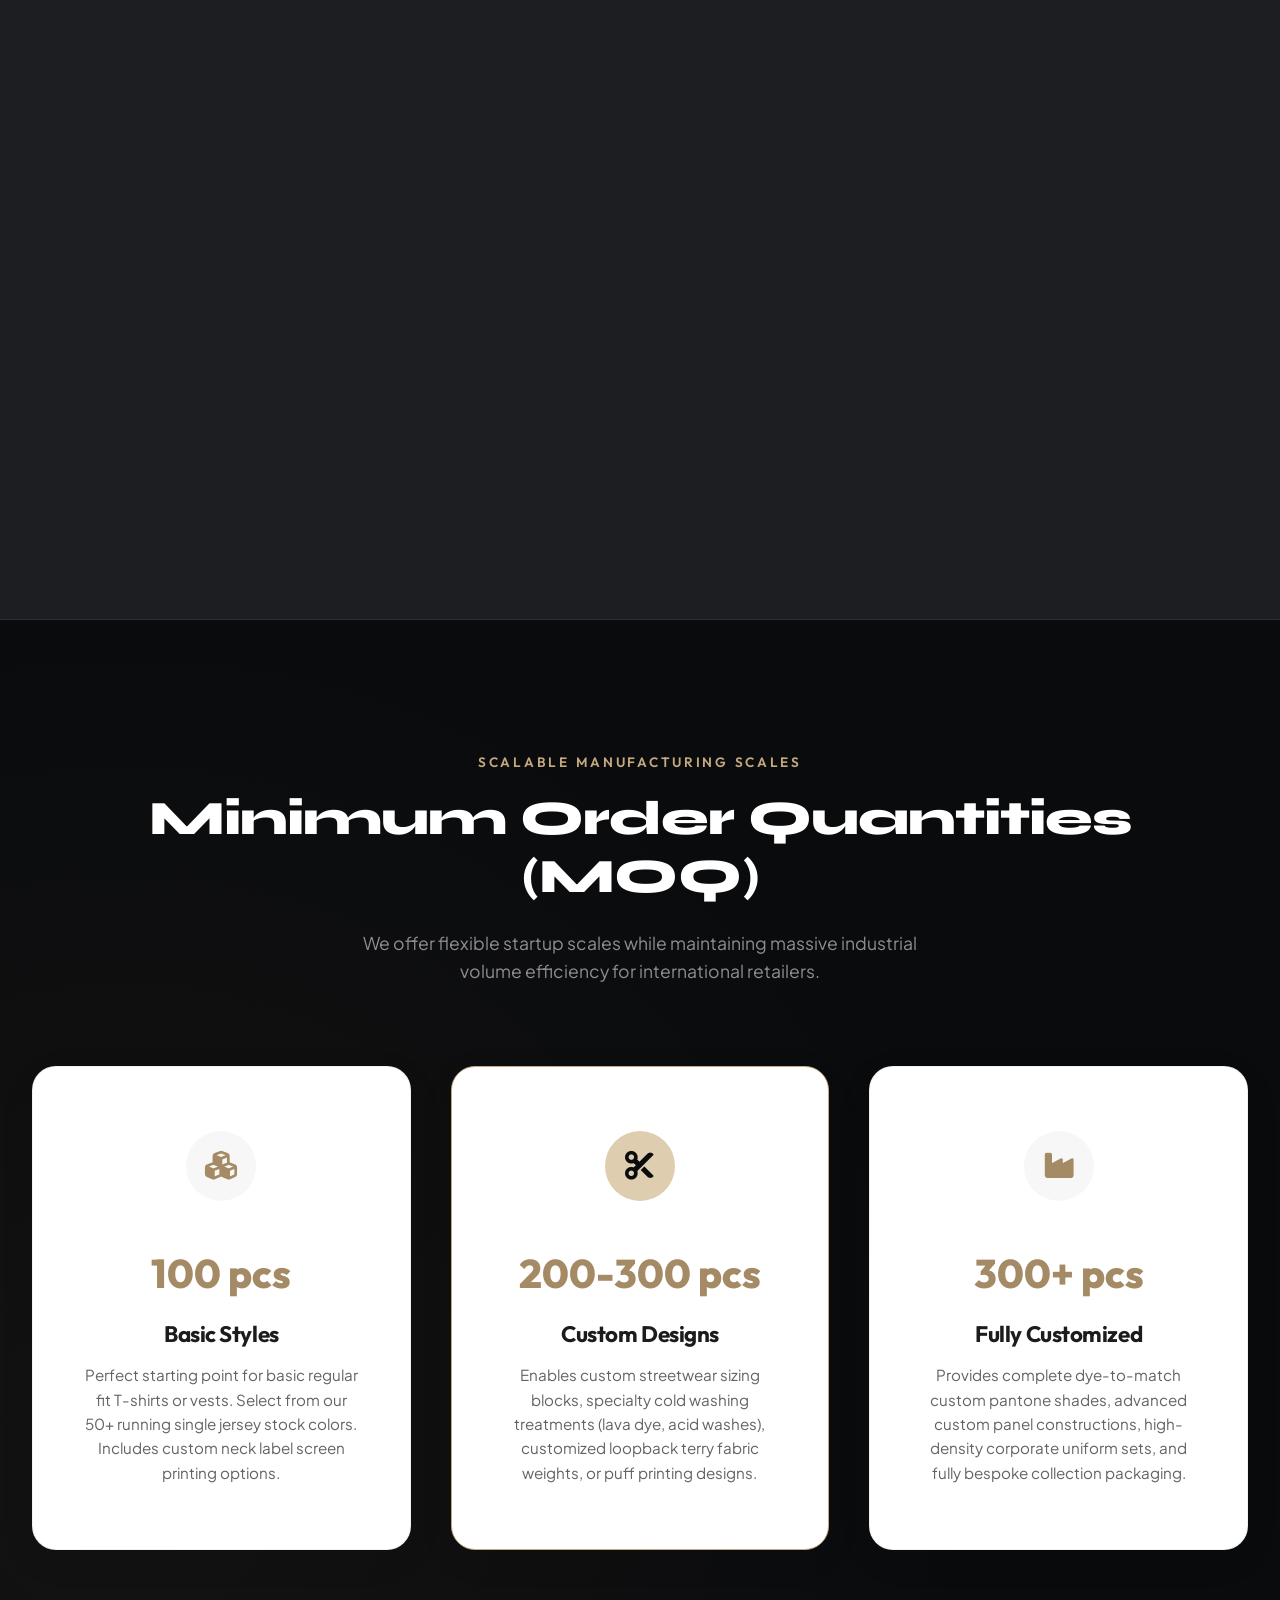
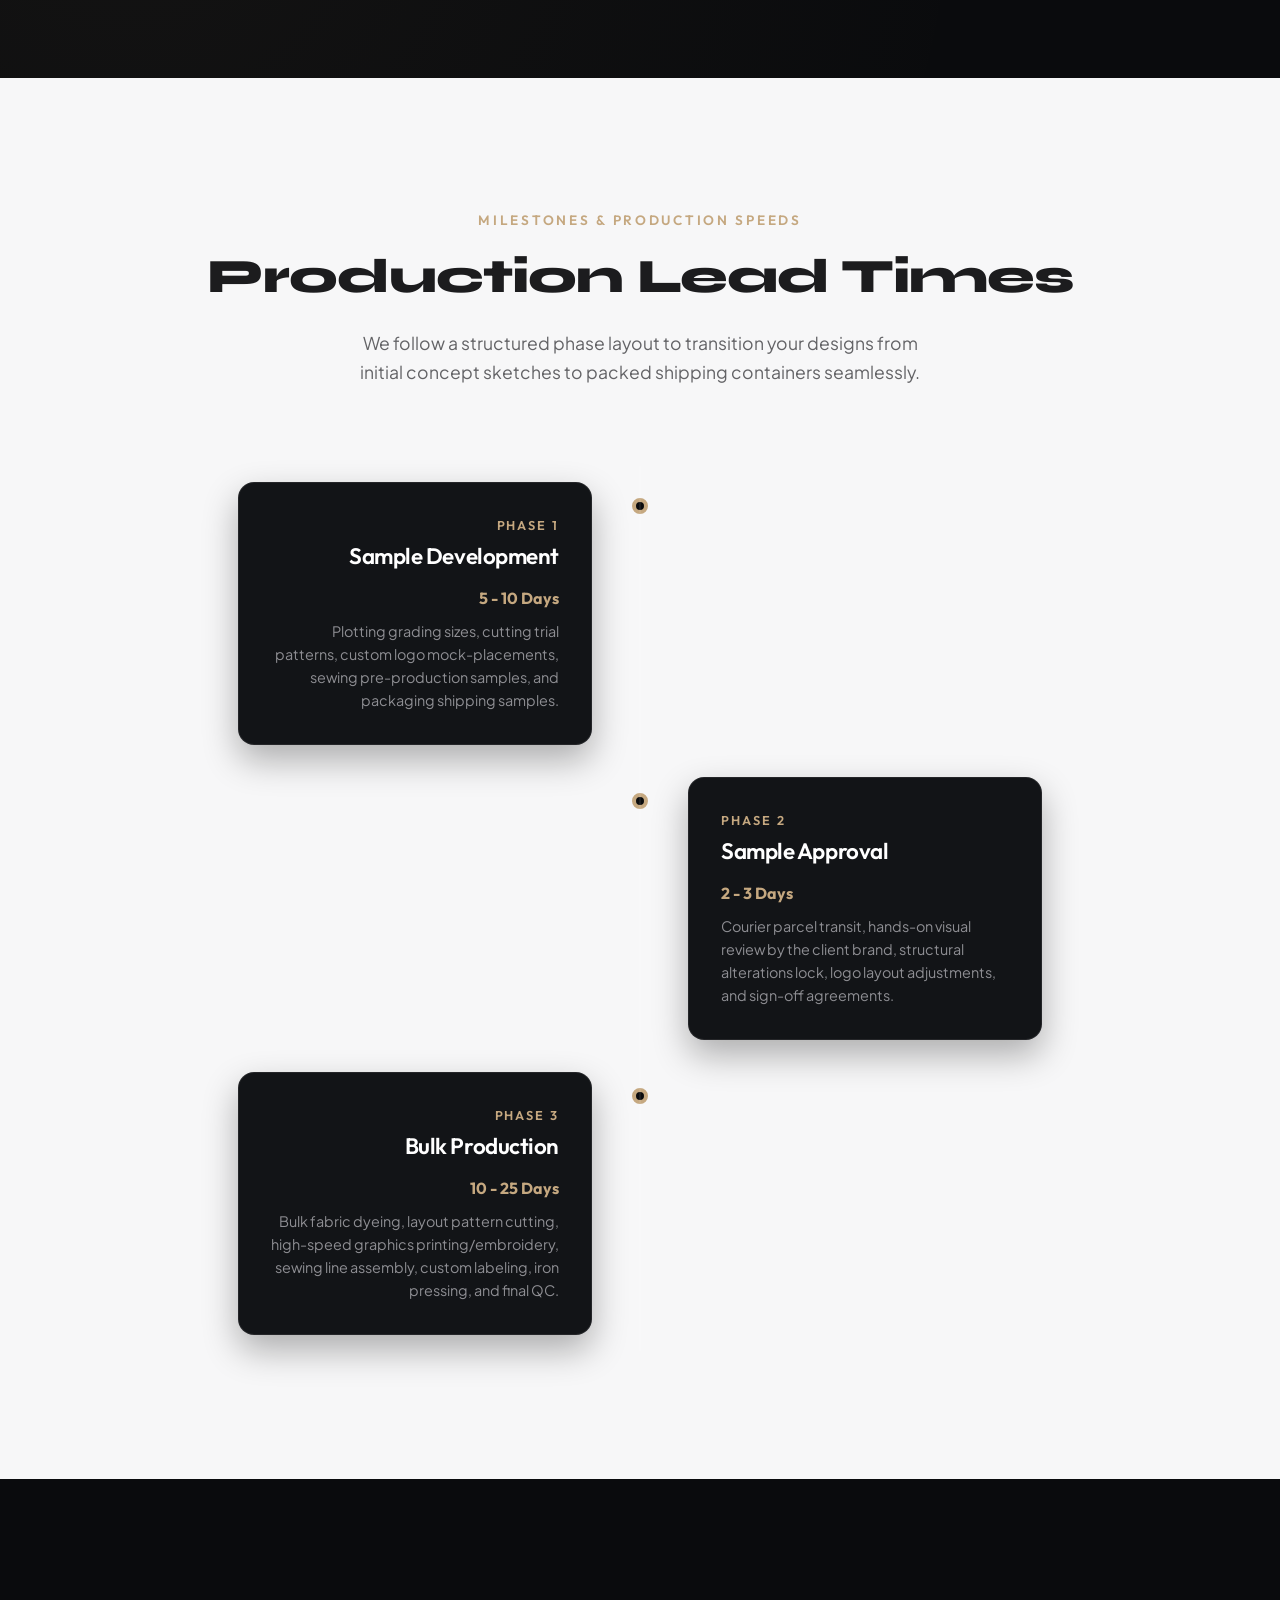
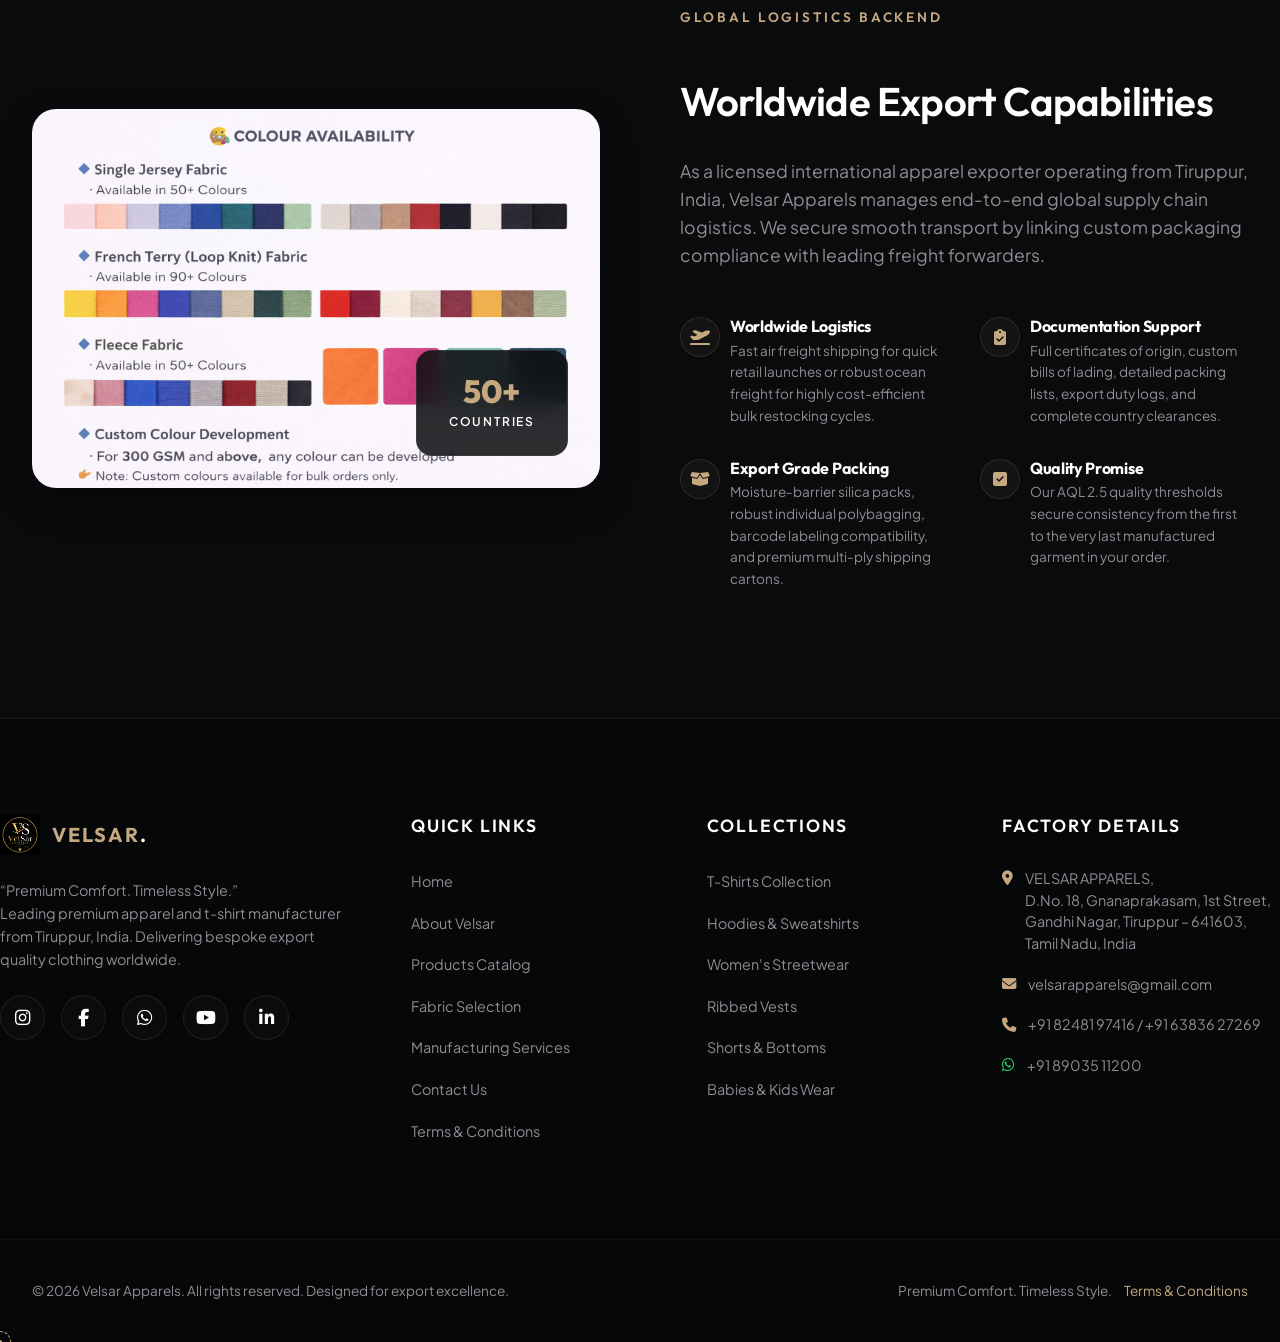
==== commit 031a0ef4: "feat: implement interactive Terms & Conditions page with live filtering, responsive swipe sidebar, a" ====
--- a/about.html
+++ b/about.html
@@ -558,6 +558,7 @@
             <li><a href="fabric.html" class="footer-link">Fabric Selection</a></li>
             <li><a href="services.html" class="footer-link">Manufacturing Services</a></li>
             <li><a href="contact.html" class="footer-link">Contact Us</a></li>
+            <li><a href="terms.html" class="footer-link">Terms & Conditions</a></li>
           </ul>
         </div>
         
@@ -601,7 +602,7 @@
     <div class="footer-bottom">
       <div class="container footer-bottom-flex">
         <p>&copy; 2026 Velsar Apparels. All rights reserved. Designed for export excellence.</p>
-        <p>Premium Comfort. Timeless Style.</p>
+        <p>Premium Comfort. Timeless Style. <a href="terms.html" style="color: var(--accent); margin-left: 10px; text-decoration: none;">Terms & Conditions</a></p>
       </div>
     </div>
   </footer>
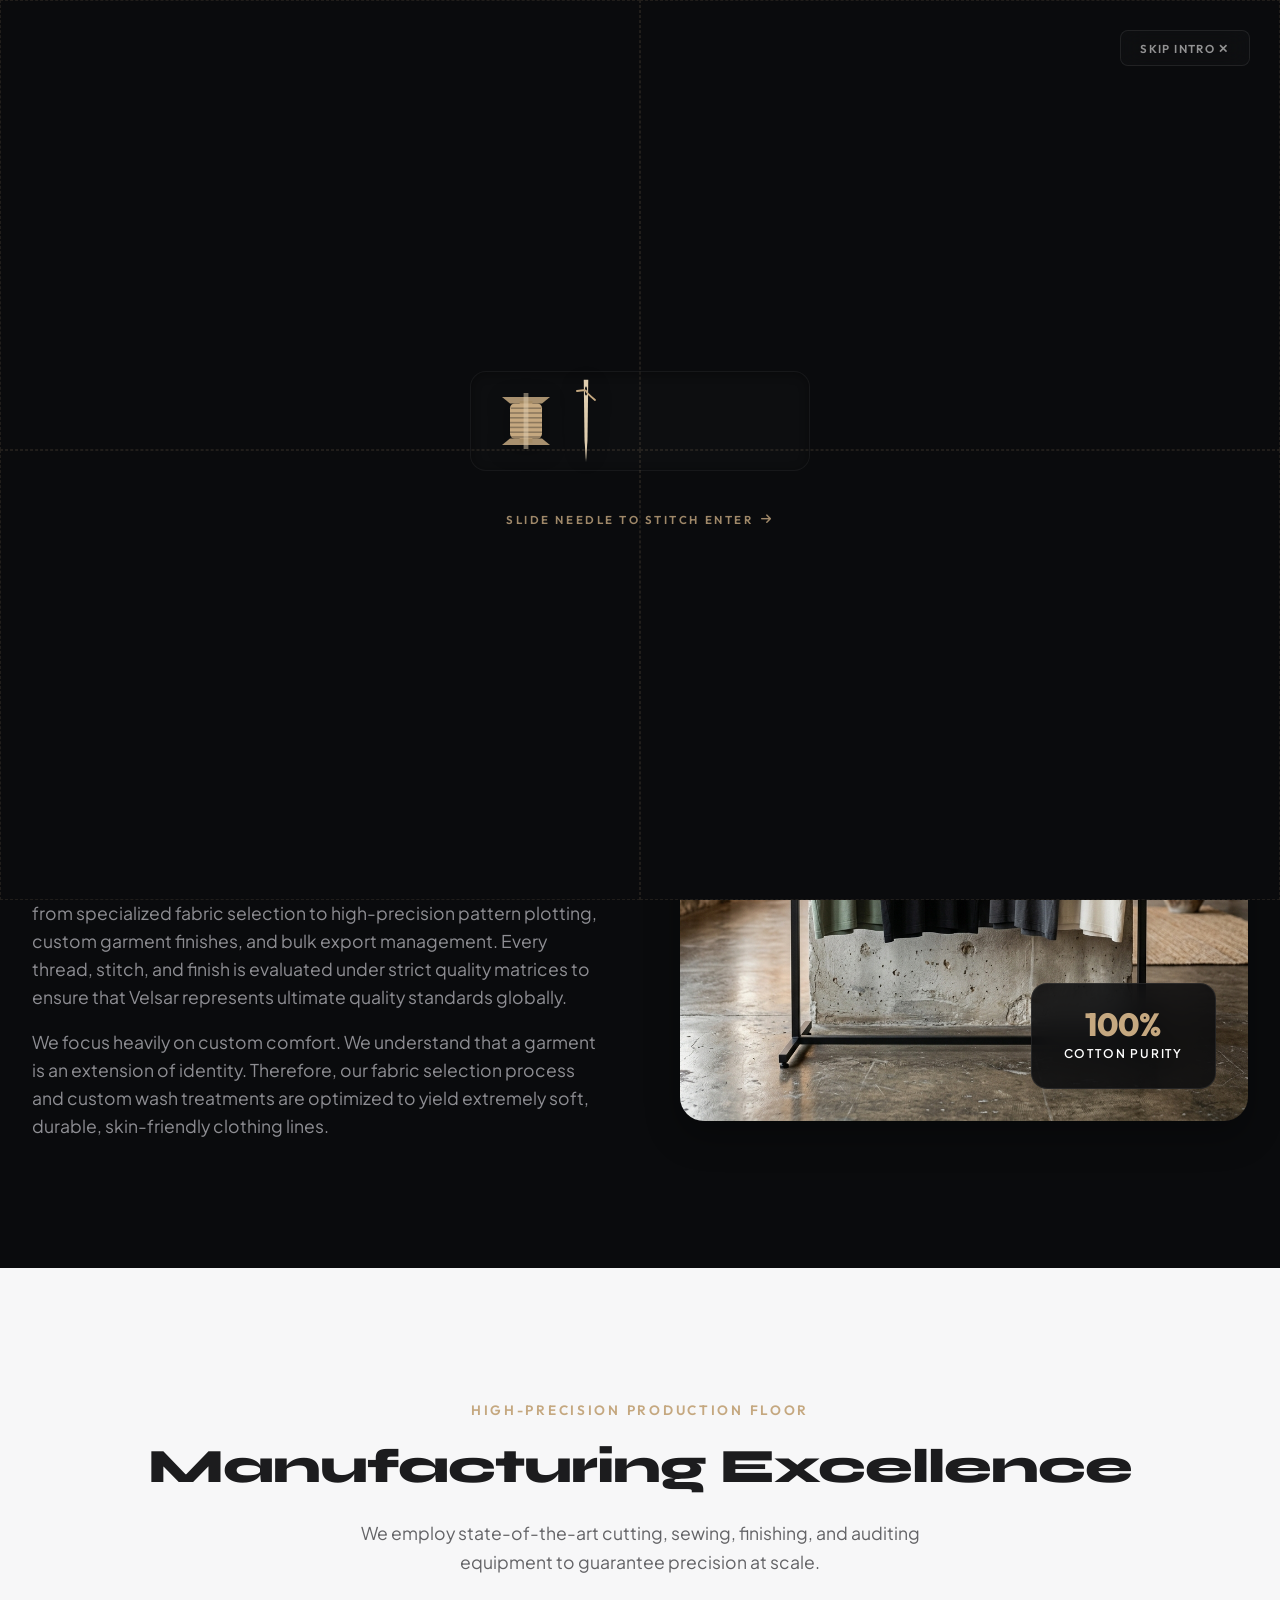
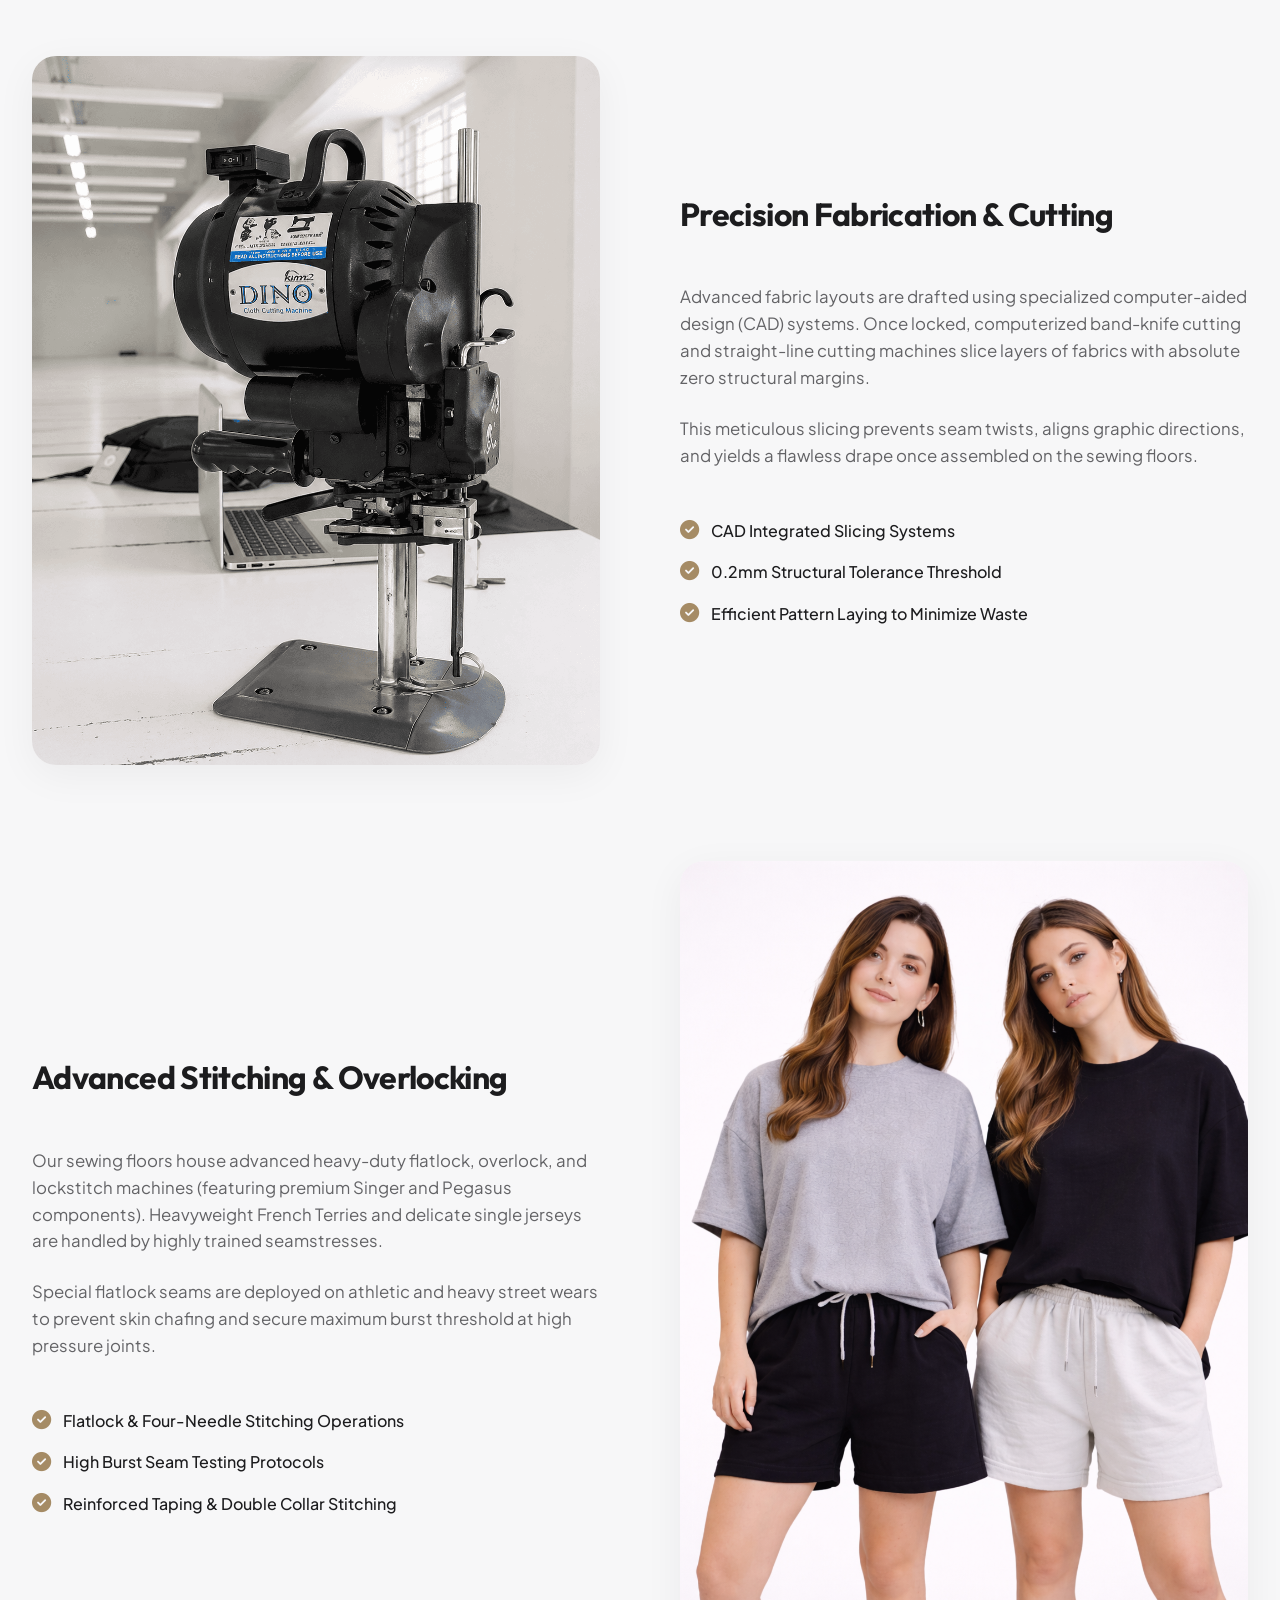
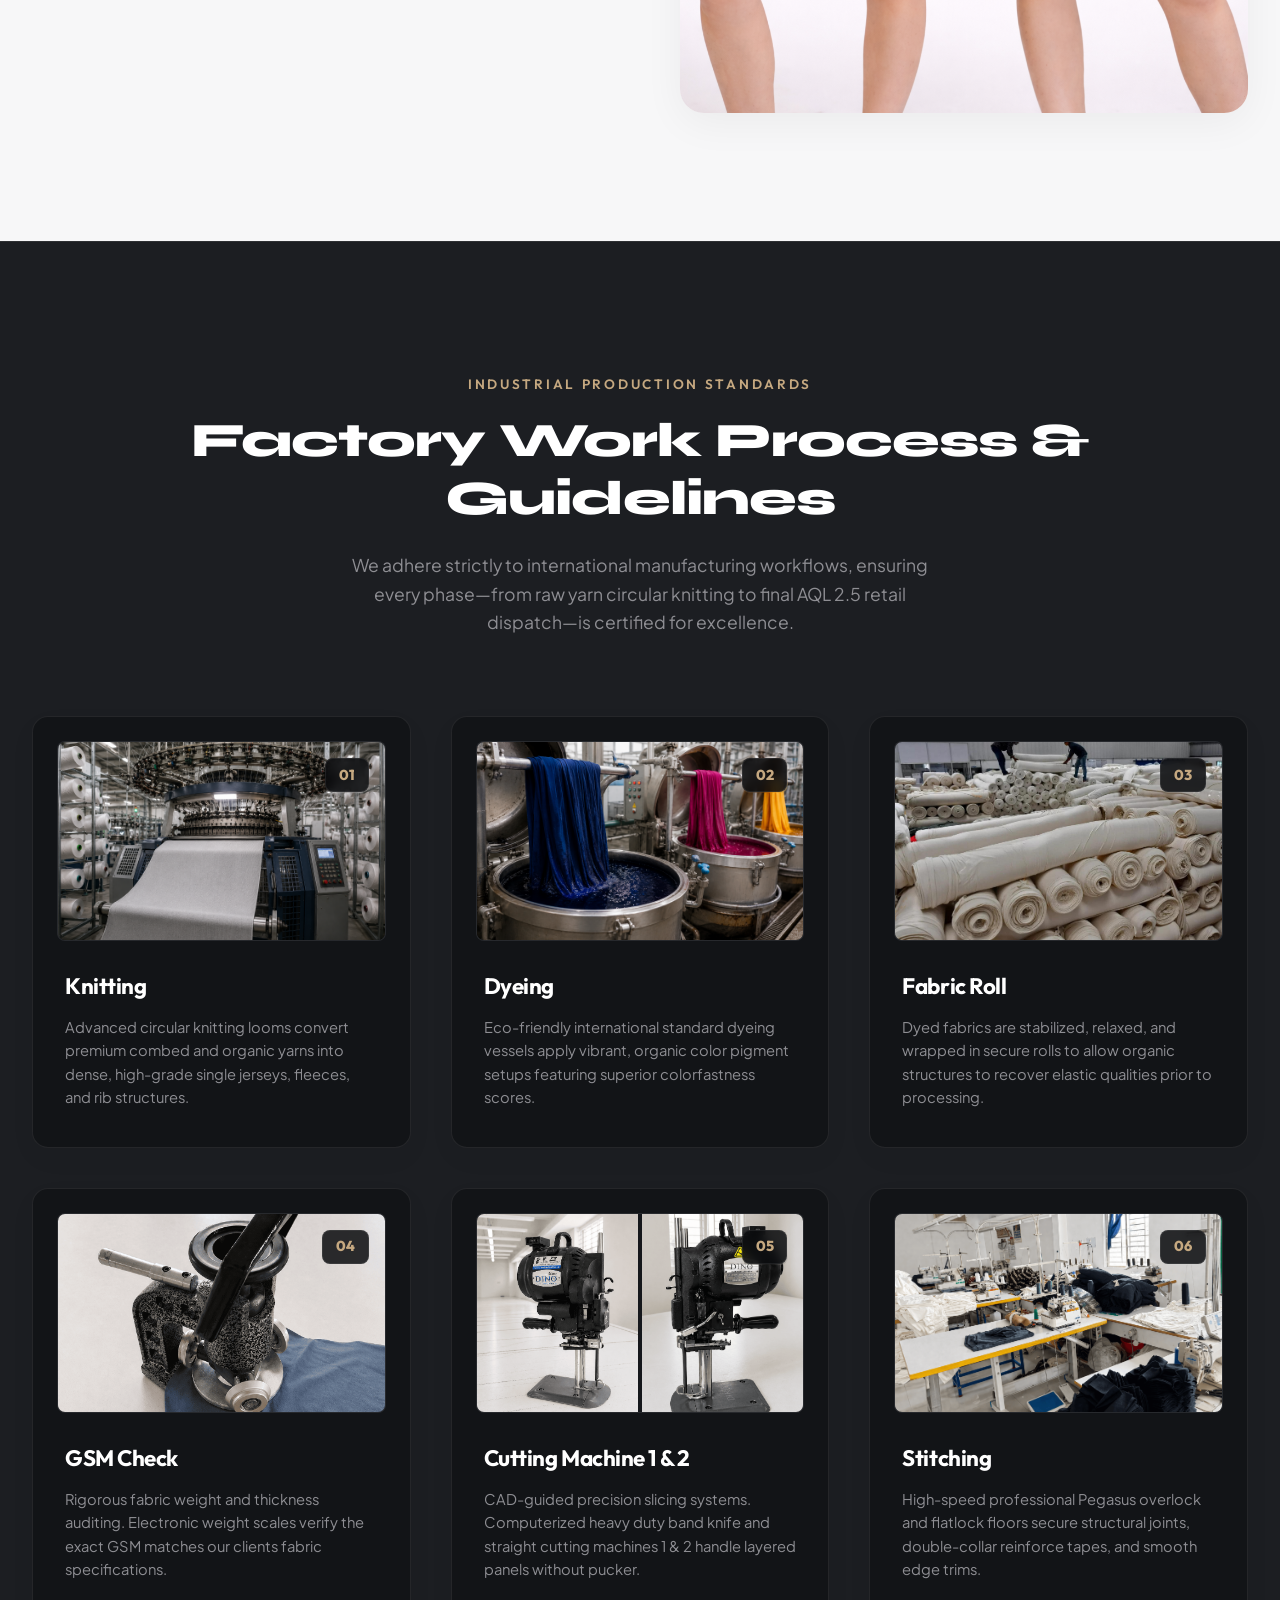
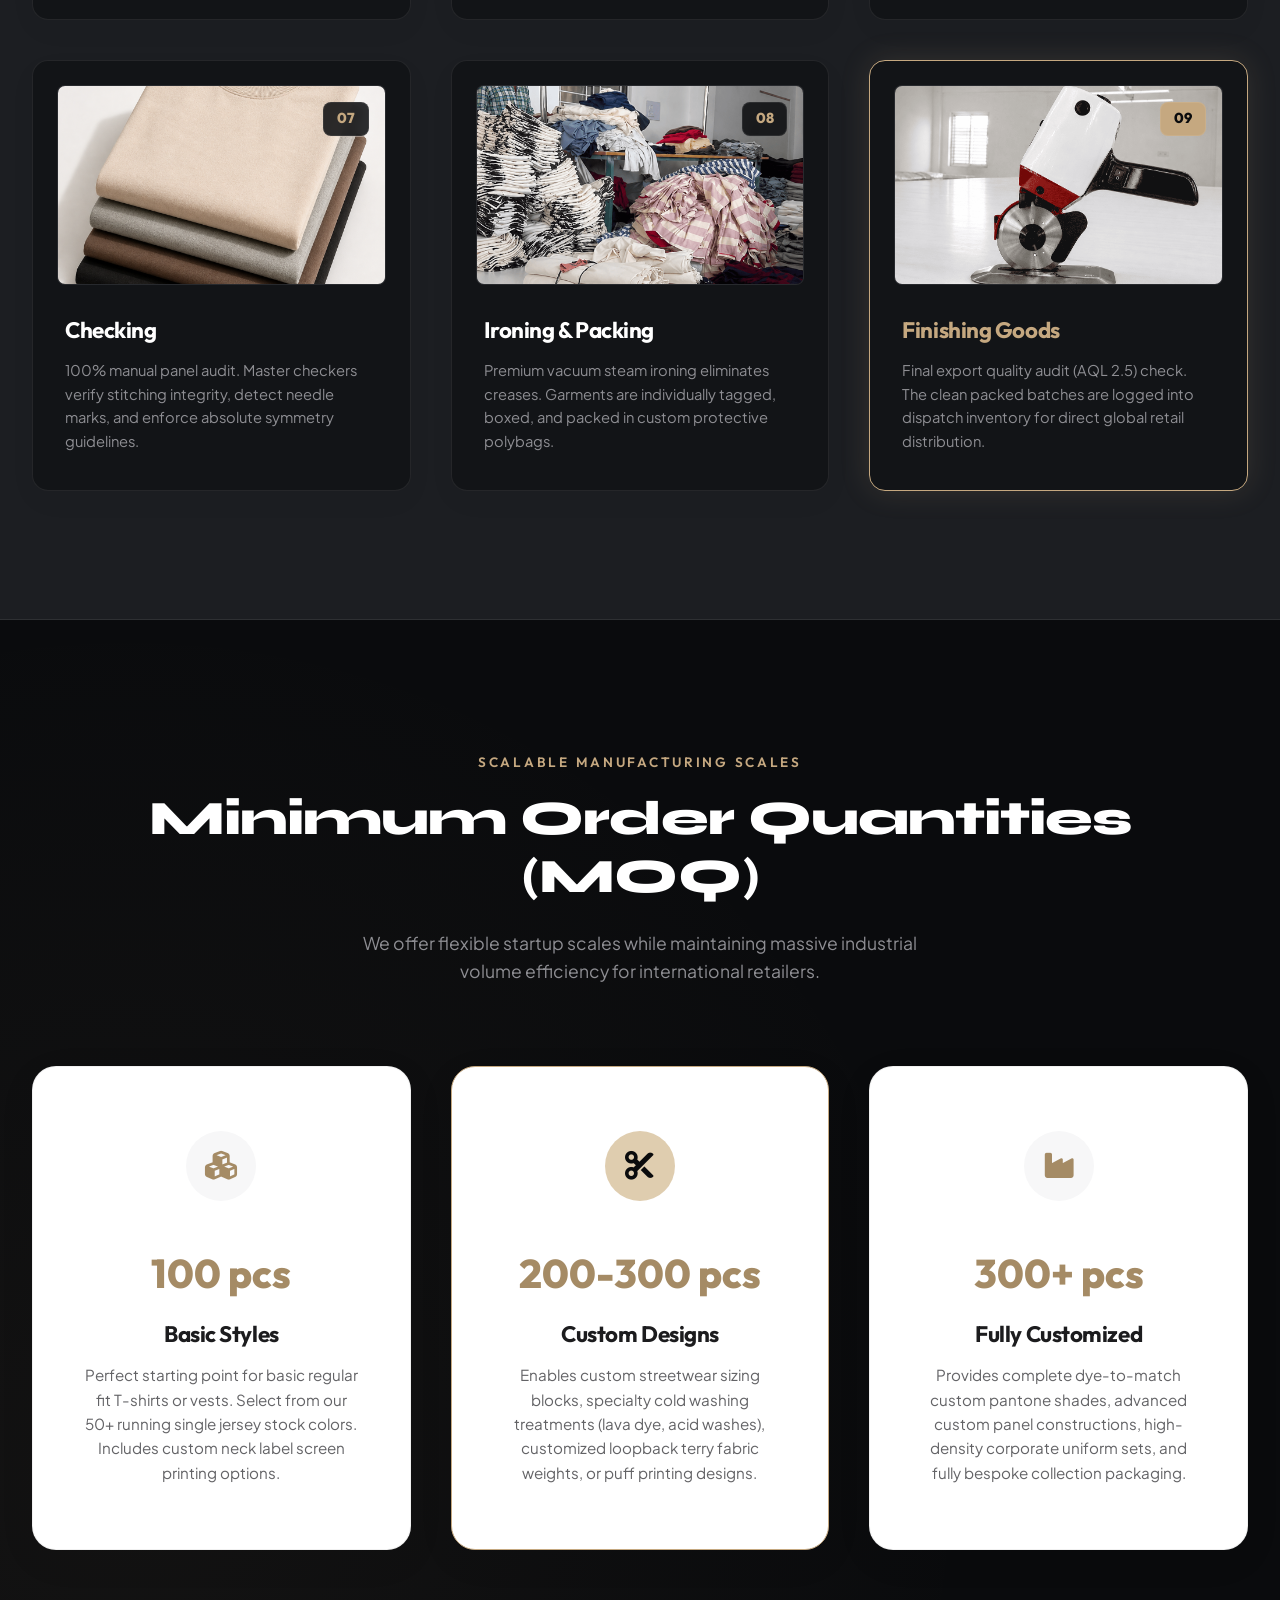
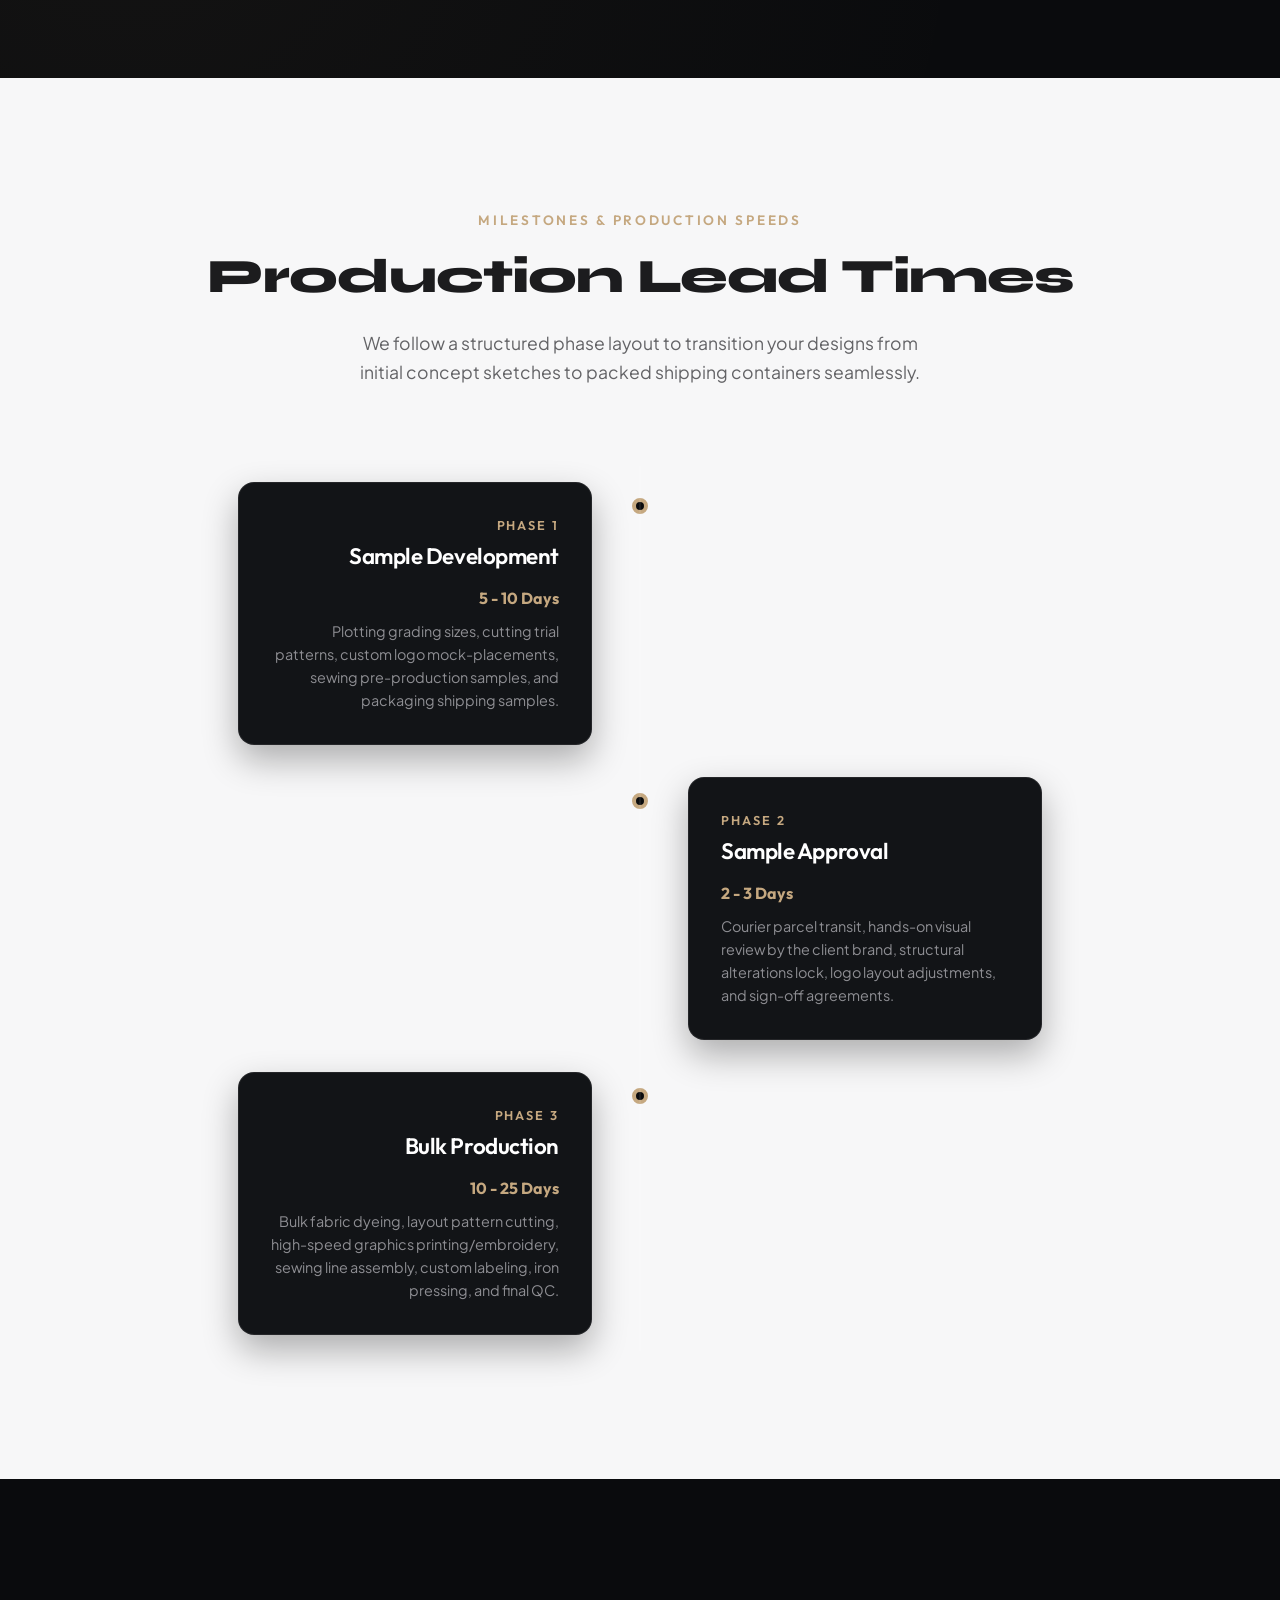
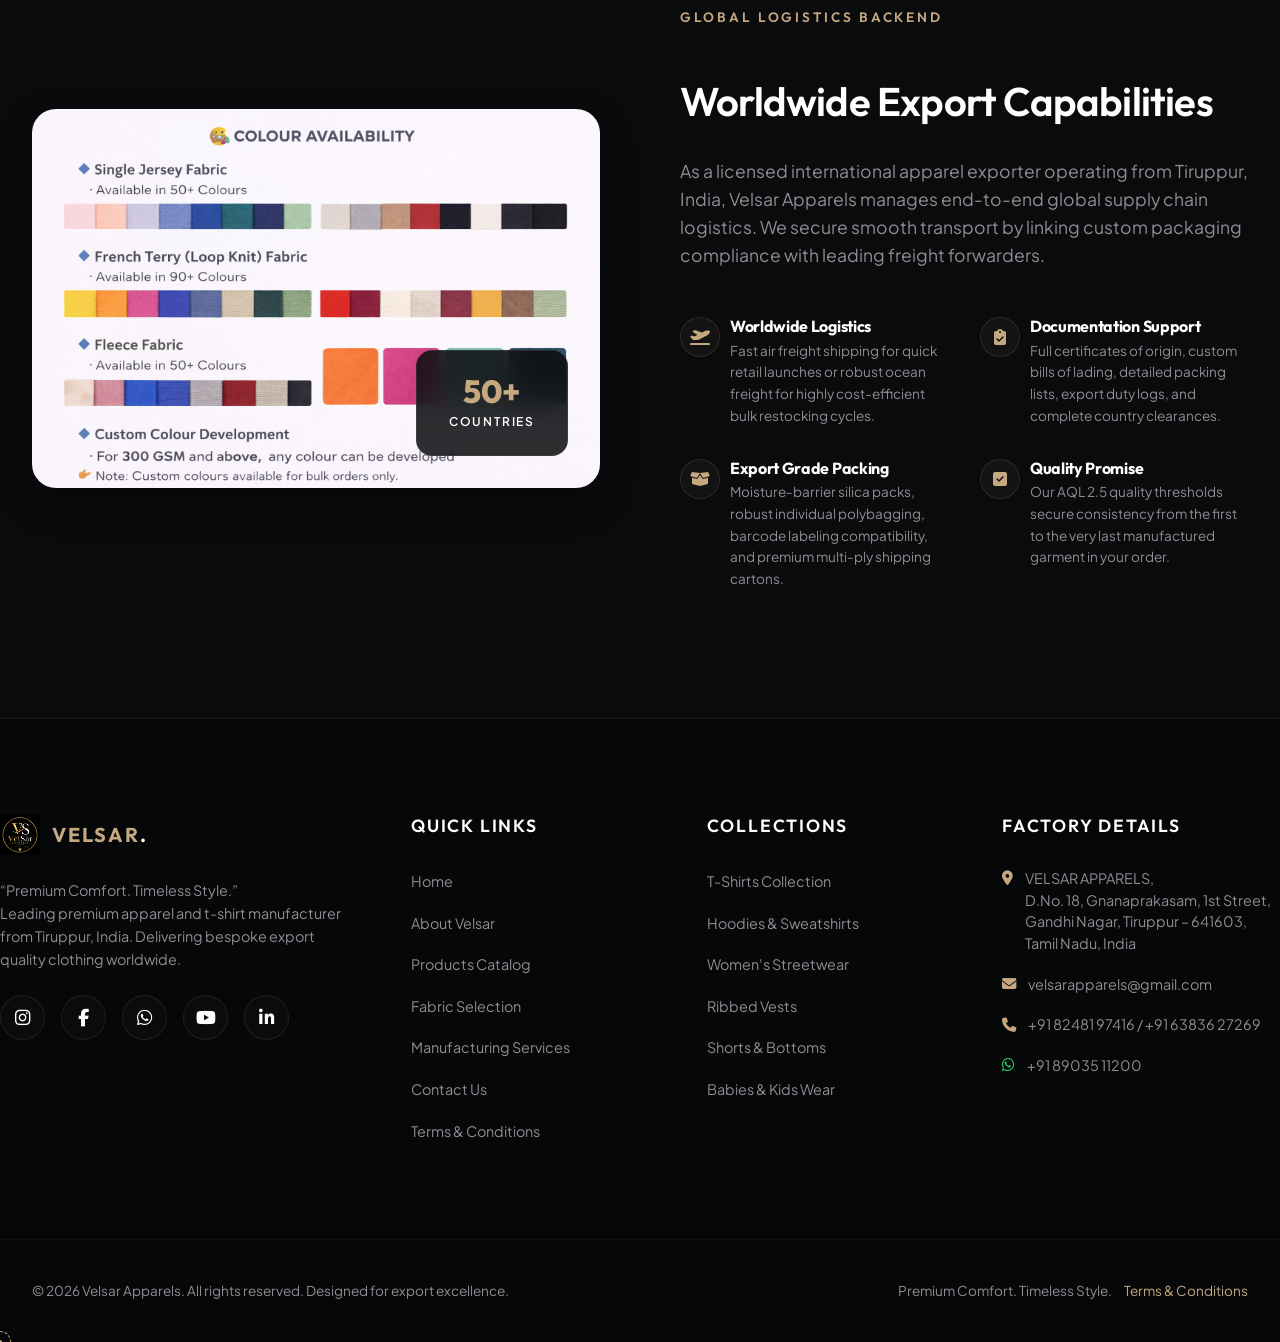
==== commit 3b16a8f0: "B2B Catalog Upgrade: Add sizes/colors/MOQ specs, hero slideshow, Pantone swatches, new Shoot images," ====
--- a/about.html
+++ b/about.html
@@ -261,7 +261,7 @@
         <!-- Stage 2 -->
         <div class="workflow-step-card reveal reveal-delay-2">
           <div class="workflow-step-img-wrapper">
-            <img src="Work/Roll.jpg" alt="Dyeing and colored roll setup" class="workflow-step-img">
+            <img src="Shoot/Dyeing.png" alt="Dyeing and colored roll setup" class="workflow-step-img">
             <div class="workflow-step-badge">02</div>
           </div>
           <div class="workflow-step-content">
@@ -324,7 +324,7 @@
         <!-- Stage 7 -->
         <div class="workflow-step-card reveal reveal-delay-1">
           <div class="workflow-step-img-wrapper">
-            <img src="Work/Unit.png" alt="Stitching and Quality check table" class="workflow-step-img">
+            <img src="Shoot/Finishing Pcs.png" alt="Stitching and Quality check table" class="workflow-step-img">
             <div class="workflow-step-badge">07</div>
           </div>
           <div class="workflow-step-content">
--- a/style.css
+++ b/style.css
@@ -125,6 +125,9 @@
   pointer-events: none;
   transition: opacity 0.8s ease, visibility 0.8s ease;
 }
+#preloader:not(.active) {
+  pointer-events: auto;
+}
 .preloader-panel {
   position: absolute;
   background: var(--primary-dark);
@@ -133,80 +136,199 @@
   pointer-events: auto;
 }
 
-/* CURTAINS STYLE (Horizontal Seam Split) */
-#preloader.style-curtains .p-top-left {
+/* 1. 3D ORIGAMI FABRIC GATE FOLD (style-origami) */
+#preloader.style-origami {
+  perspective: 1500px;
+}
+#preloader.style-origami .preloader-panel {
+  width: 50%;
+  height: 50%;
+  box-shadow: 0 0 50px rgba(0, 0, 0, 0.8) inset;
+  transition: transform 1.5s cubic-bezier(0.25, 1, 0.5, 1), opacity 1.3s ease, filter 1.3s ease;
+}
+#preloader.style-origami .p-top-left {
   top: 0;
   left: 0;
-  width: 50%;
-  height: 100%;
-  border-right: 1px dashed rgba(197, 168, 128, 0.12);
-}
-#preloader.style-curtains .p-top-right {
+  transform-origin: left center;
+  border-right: 1px dashed rgba(197, 168, 128, 0.15);
+  border-bottom: 1px dashed rgba(197, 168, 128, 0.15);
+}
+#preloader.style-origami .p-top-right {
   top: 0;
   right: 0;
+  transform-origin: right center;
+  border-left: 1px dashed rgba(197, 168, 128, 0.15);
+  border-bottom: 1px dashed rgba(197, 168, 128, 0.15);
+}
+#preloader.style-origami .p-bottom-left {
+  bottom: 0;
+  left: 0;
+  transform-origin: left center;
+  border-right: 1px dashed rgba(197, 168, 128, 0.15);
+  border-top: 1px dashed rgba(197, 168, 128, 0.15);
+}
+#preloader.style-origami .p-bottom-right {
+  bottom: 0;
+  right: 0;
+  transform-origin: right center;
+  border-left: 1px dashed rgba(197, 168, 128, 0.15);
+  border-top: 1px dashed rgba(197, 168, 128, 0.15);
+}
+
+/* Origami Active Dismissal - dynamic folding fabric gate */
+#preloader.style-origami.active .p-top-left,
+#preloader.style-origami.active .p-bottom-left {
+  transform: rotateY(-95deg) scaleX(0.8) skewY(3deg);
+  opacity: 0;
+  filter: brightness(0.2) blur(3px);
+}
+#preloader.style-origami.active .p-top-right,
+#preloader.style-origami.active .p-bottom-right {
+  transform: rotateY(95deg) scaleX(0.8) skewY(-3deg);
+  opacity: 0;
+  filter: brightness(0.2) blur(3px);
+}
+
+/* Origami Dragging State */
+#preloader.style-origami.dragging .p-top-left,
+#preloader.style-origami.dragging .p-bottom-left {
+  transform: rotateY(calc(var(--drag-progress) * -95deg)) scaleX(calc(1 - var(--drag-progress) * 0.2)) skewY(calc(var(--drag-progress) * 3deg));
+  transition: none;
+}
+#preloader.style-origami.dragging .p-top-right,
+#preloader.style-origami.dragging .p-bottom-right {
+  transform: rotateY(calc(var(--drag-progress) * 95deg)) scaleX(calc(1 - var(--drag-progress) * 0.2)) skewY(calc(var(--drag-progress) * -3deg));
+  transition: none;
+}
+
+/* 2. DYNAMIC HIGH-TENSION FABRIC SPLIT (style-elastic-peel) */
+#preloader.style-elastic-peel .preloader-panel {
   width: 50%;
-  height: 100%;
-  border-left: 1px dashed rgba(197, 168, 128, 0.12);
-}
-#preloader.style-curtains .p-bottom-left,
-#preloader.style-curtains .p-bottom-right {
-  display: none;
-}
-
-/* Curtains Dismissal */
-#preloader.style-curtains.active .p-top-left {
-  transform: translateX(-100%);
-}
-#preloader.style-curtains.active .p-top-right {
-  transform: translateX(100%);
-}
-
-/* CRISS-CROSS STYLE (Diagonal Cutting Shear Split) */
-#preloader.style-crisscross .p-top-left {
+  height: 50%;
+  transition: transform 1.6s cubic-bezier(0.68, -0.6, 0.27, 1.55), filter 1.4s ease;
+}
+#preloader.style-elastic-peel .p-top-left {
   top: 0;
   left: 0;
+  border-right: 1px dashed rgba(197, 168, 128, 0.15);
+  border-bottom: 1px dashed rgba(197, 168, 128, 0.15);
+}
+#preloader.style-elastic-peel .p-top-right {
+  top: 0;
+  right: 0;
+  border-left: 1px dashed rgba(197, 168, 128, 0.15);
+  border-bottom: 1px dashed rgba(197, 168, 128, 0.15);
+}
+#preloader.style-elastic-peel .p-bottom-left {
+  bottom: 0;
+  left: 0;
+  border-right: 1px dashed rgba(197, 168, 128, 0.15);
+  border-top: 1px dashed rgba(197, 168, 128, 0.15);
+}
+#preloader.style-elastic-peel .p-bottom-right {
+  bottom: 0;
+  right: 0;
+  border-left: 1px dashed rgba(197, 168, 128, 0.15);
+  border-top: 1px dashed rgba(197, 168, 128, 0.15);
+}
+
+/* Elastic Split - pulls to corners with spring-like snap skew */
+#preloader.style-elastic-peel.active .p-top-left {
+  transform: translate(-100%, -50%) skewX(-8deg);
+  filter: blur(2px);
+}
+#preloader.style-elastic-peel.active .p-top-right {
+  transform: translate(100%, -50%) skewX(8deg);
+  filter: blur(2px);
+}
+#preloader.style-elastic-peel.active .p-bottom-left {
+  transform: translate(-100%, 50%) skewX(8deg);
+  filter: blur(2px);
+}
+#preloader.style-elastic-peel.active .p-bottom-right {
+  transform: translate(100%, 50%) skewX(-8deg);
+  filter: blur(2px);
+}
+
+/* Elastic Peel Dragging State */
+#preloader.style-elastic-peel.dragging .p-top-left {
+  transform: translate(calc(var(--drag-progress) * -100%), calc(var(--drag-progress) * -50%)) skewX(calc(var(--drag-progress) * -8deg));
+  transition: none;
+}
+#preloader.style-elastic-peel.dragging .p-top-right {
+  transform: translate(calc(var(--drag-progress) * 100%), calc(var(--drag-progress) * -50%)) skewX(calc(var(--drag-progress) * 8deg));
+  transition: none;
+}
+#preloader.style-elastic-peel.dragging .p-bottom-left {
+  transform: translate(calc(var(--drag-progress) * -100%), calc(var(--drag-progress) * 50%)) skewX(calc(var(--drag-progress) * 8deg));
+  transition: none;
+}
+#preloader.style-elastic-peel.dragging .p-bottom-right {
+  transform: translate(calc(var(--drag-progress) * 100%), calc(var(--drag-progress) * 50%)) skewX(calc(var(--drag-progress) * -8deg));
+  transition: none;
+}
+
+/* 3. STAGGERED THREAD DIAGONAL UNRAVEL (style-diagonal-unravel) */
+#preloader.style-diagonal-unravel .preloader-panel {
   width: 50%;
   height: 50%;
-  border-right: 1px dashed rgba(197, 168, 128, 0.12);
-  border-bottom: 1px dashed rgba(197, 168, 128, 0.12);
-}
-#preloader.style-crisscross .p-top-right {
+  border: 1px dashed rgba(197, 168, 128, 0.12);
+}
+#preloader.style-diagonal-unravel .p-top-left {
+  top: 0;
+  left: 0;
+  transition: transform 1.4s cubic-bezier(0.77, 0, 0.175, 1) 0ms, filter 1.3s ease 0ms;
+}
+#preloader.style-diagonal-unravel .p-top-right {
   top: 0;
   right: 0;
-  width: 50%;
-  height: 50%;
-  border-left: 1px dashed rgba(197, 168, 128, 0.12);
-  border-bottom: 1px dashed rgba(197, 168, 128, 0.12);
-}
-#preloader.style-crisscross .p-bottom-left {
+  transition: transform 1.4s cubic-bezier(0.77, 0, 0.175, 1) 120ms, filter 1.3s ease 120ms;
+}
+#preloader.style-diagonal-unravel .p-bottom-right {
+  bottom: 0;
+  right: 0;
+  transition: transform 1.4s cubic-bezier(0.77, 0, 0.175, 1) 240ms, filter 1.3s ease 240ms;
+}
+#preloader.style-diagonal-unravel .p-bottom-left {
   bottom: 0;
   left: 0;
-  width: 50%;
-  height: 50%;
-  border-right: 1px dashed rgba(197, 168, 128, 0.12);
-  border-top: 1px dashed rgba(197, 168, 128, 0.12);
-}
-#preloader.style-crisscross .p-bottom-right {
-  bottom: 0;
-  right: 0;
-  width: 50%;
-  height: 50%;
-  border-left: 1px dashed rgba(197, 168, 128, 0.12);
-  border-top: 1px dashed rgba(197, 168, 128, 0.12);
-}
-
-/* Criss-Cross Dismissal (Slides outwards diagonally with scissor shear tilt!) */
-#preloader.style-crisscross.active .p-top-left {
-  transform: translate(-100%, -100%) rotate(-5deg);
-}
-#preloader.style-crisscross.active .p-top-right {
-  transform: translate(100%, -100%) rotate(5deg);
-}
-#preloader.style-crisscross.active .p-bottom-left {
-  transform: translate(-100%, 100%) rotate(5deg);
-}
-#preloader.style-crisscross.active .p-bottom-right {
-  transform: translate(100%, 100%) rotate(-5deg);
+  transition: transform 1.4s cubic-bezier(0.77, 0, 0.175, 1) 360ms, filter 1.3s ease 360ms;
+}
+
+/* Asymmetric Unravel active state */
+#preloader.style-diagonal-unravel.active .p-top-left {
+  transform: translate(-100%, -100%) rotate(-12deg);
+  filter: saturate(0.5) blur(1px);
+}
+#preloader.style-diagonal-unravel.active .p-top-right {
+  transform: translate(100%, -100%) rotate(12deg);
+  filter: saturate(0.5) blur(1px);
+}
+#preloader.style-diagonal-unravel.active .p-bottom-right {
+  transform: translate(100%, 100%) rotate(-12deg);
+  filter: saturate(0.5) blur(1px);
+}
+#preloader.style-diagonal-unravel.active .p-bottom-left {
+  transform: translate(-100%, 100%) rotate(12deg);
+  filter: saturate(0.5) blur(1px);
+}
+
+/* Diagonal Unravel Dragging State */
+#preloader.style-diagonal-unravel.dragging .p-top-left {
+  transform: translate(calc(var(--drag-progress) * -100%), calc(var(--drag-progress) * -100%)) rotate(calc(var(--drag-progress) * -12deg));
+  transition: none;
+}
+#preloader.style-diagonal-unravel.dragging .p-top-right {
+  transform: translate(calc(var(--drag-progress) * 100%), calc(var(--drag-progress) * -100%)) rotate(calc(var(--drag-progress) * 12deg));
+  transition: none;
+}
+#preloader.style-diagonal-unravel.dragging .p-bottom-right {
+  transform: translate(calc(var(--drag-progress) * 100%), calc(var(--drag-progress) * 100%)) rotate(calc(var(--drag-progress) * -12deg));
+  transition: none;
+}
+#preloader.style-diagonal-unravel.dragging .p-bottom-left {
+  transform: translate(calc(var(--drag-progress) * -100%), calc(var(--drag-progress) * 100%)) rotate(calc(var(--drag-progress) * 12deg));
+  transition: none;
 }
 
 #preloader.active {
@@ -307,6 +429,230 @@
 @keyframes pulse {
   0%, 100% { opacity: 0.5; }
   50% { opacity: 1; }
+}
+
+
+/* --- YARN SPOOL & SEWING NEEDLE LOADING ANIMATION --- */
+.textile-loader-container {
+  position: relative;
+  width: 320px;
+  height: 100px;
+  display: flex;
+  align-items: center;
+  justify-content: space-between;
+  padding: 0 10px;
+}
+.spool-wrapper {
+  display: flex;
+  align-items: center;
+  justify-content: center;
+  width: 80px;
+  height: 80px;
+  animation: spoolVibe 2s ease-in-out infinite alternate;
+}
+.thread-wave-container {
+  position: relative;
+  flex: 1;
+  height: 80px;
+  display: flex;
+  align-items: center;
+  overflow: hidden;
+  margin: 0 -5px;
+}
+.loader-thread-svg {
+  width: 100%;
+  height: 100%;
+}
+.thread-line {
+  stroke-dasharray: 12 8;
+  animation: flowThread 1.5s linear infinite;
+}
+.fabric-base-line {
+  position: absolute;
+  bottom: 15px;
+  left: 0;
+  width: 100%;
+  height: 3px;
+  background: rgba(197, 168, 128, 0.25);
+  border-radius: var(--border-radius-full);
+}
+.needle-wrapper {
+  display: flex;
+  align-items: center;
+  justify-content: center;
+  width: 40px;
+  height: 90px;
+  animation: needleStitch 0.4s ease-in-out infinite alternate;
+}
+.loader-spool-svg {
+  filter: drop-shadow(0 4px 10px rgba(0, 0, 0, 0.3));
+}
+.loader-needle-svg {
+  filter: drop-shadow(0 4px 10px rgba(0, 0, 0, 0.3));
+}
+
+@keyframes spoolVibe {
+  0% {
+    transform: rotate(-4deg) translateY(-2px);
+  }
+  100% {
+    transform: rotate(4deg) translateY(2px);
+  }
+}
+@keyframes flowThread {
+  from {
+    stroke-dashoffset: 40;
+  }
+  to {
+    stroke-dashoffset: 0;
+  }
+}
+@keyframes needleStitch {
+  0% {
+    transform: translateY(-8px);
+  }
+  100% {
+    transform: translateY(8px);
+  }
+}
+
+/* --- INTERACTIVE PRELOADER STYLES --- */
+
+/* Skip Intro button in the corner */
+.skip-intro-btn {
+  position: absolute;
+  top: 30px;
+  right: 30px;
+  z-index: 100000;
+  padding: 0.6rem 1.2rem;
+  font-family: var(--font-headings);
+  font-size: 0.72rem;
+  font-weight: 600;
+  letter-spacing: 0.12em;
+  text-transform: uppercase;
+  color: rgba(255, 255, 255, 0.55);
+  background: rgba(255, 255, 255, 0.02);
+  border: 1px solid rgba(255, 255, 255, 0.08);
+  backdrop-filter: blur(12px);
+  -webkit-backdrop-filter: blur(12px);
+  border-radius: var(--border-radius-sm);
+  cursor: pointer;
+  transition: var(--transition-fast);
+  pointer-events: auto;
+}
+.skip-intro-btn:hover {
+  color: var(--accent);
+  border-color: var(--accent);
+  background: rgba(255, 255, 255, 0.08);
+  transform: translateY(-2px);
+  box-shadow: 0 4px 15px rgba(0, 0, 0, 0.2);
+}
+
+/* Pulsing prompt to interact */
+.preloader-interactive-prompt {
+  font-family: var(--font-headings);
+  color: var(--accent);
+  font-size: 0.72rem;
+  font-weight: 600;
+  letter-spacing: 0.22em;
+  text-transform: uppercase;
+  margin-top: 20px;
+  text-align: center;
+  pointer-events: none;
+  animation: promptPulse 1.8s ease-in-out infinite;
+  opacity: 0.8;
+  display: flex;
+  align-items: center;
+  justify-content: center;
+  gap: 8px;
+}
+.preloader-interactive-prompt i {
+  animation: arrowSlide 1s ease-in-out infinite alternate;
+}
+@keyframes promptPulse {
+  0%, 100% { opacity: 0.5; transform: scale(0.98); }
+  50% { opacity: 1; transform: scale(1.02); }
+}
+@keyframes arrowSlide {
+  0% { transform: translateX(-3px); }
+  100% { transform: translateX(3px); }
+}
+
+/* Scissor track/drag rules */
+.scissor-loader-container.interactive {
+  width: 320px;
+  height: 85px;
+  border-radius: var(--border-radius-full);
+  background: rgba(255, 255, 255, 0.015);
+  border: 1px solid rgba(255, 255, 255, 0.04);
+  padding: 0 10px;
+  box-shadow: inset 0 2px 10px rgba(0, 0, 0, 0.4);
+}
+.scissor-wrapper.interactive {
+  animation: none;
+  cursor: grab;
+  pointer-events: auto;
+  left: 0;
+  transition: left 0.3s cubic-bezier(0.25, 1, 0.5, 1);
+}
+.scissor-wrapper.interactive:active {
+  cursor: grabbing;
+}
+.scissor-wrapper.interactive.dragging {
+  transition: none;
+}
+/* Blades anim triggers */
+.scissor-wrapper.interactive.moving .blade-top {
+  animation: cutTop 0.15s ease-in-out infinite alternate;
+}
+.scissor-wrapper.interactive.moving .blade-bottom {
+  animation: cutBottom 0.15s ease-in-out infinite alternate;
+}
+.scissor-wrapper.interactive:not(.moving) .blade-top,
+.scissor-wrapper.interactive:not(.moving) .blade-bottom {
+  animation: none;
+}
+
+/* Needle/Spool drag rules */
+.textile-loader-container.interactive {
+  width: 340px;
+  height: 100px;
+  border-radius: var(--border-radius-md);
+  background: rgba(255, 255, 255, 0.015);
+  border: 1px solid rgba(255, 255, 255, 0.04);
+  padding: 0 15px;
+  box-shadow: inset 0 2px 10px rgba(0, 0, 0, 0.4);
+  justify-content: flex-start;
+}
+.textile-loader-container.interactive .spool-wrapper {
+  position: absolute;
+  left: 15px;
+}
+.textile-loader-container.interactive .thread-wave-container {
+  position: absolute;
+  left: 95px;
+  width: 0px; /* Expands as we drag */
+  max-width: 145px;
+}
+.needle-wrapper.interactive {
+  position: absolute;
+  left: 95px;
+  animation: none;
+  cursor: grab;
+  pointer-events: auto;
+  transition: left 0.3s cubic-bezier(0.25, 1, 0.5, 1);
+}
+.needle-wrapper.interactive:active {
+  cursor: grabbing;
+}
+.needle-wrapper.interactive.dragging {
+  transition: none;
+}
+.needle-wrapper.interactive.moving {
+  animation: needleStitch 0.2s ease-in-out infinite alternate;
+}
+.needle-wrapper.interactive:not(.moving) {
+  animation: none;
 }
 
 /* --- UTILITY CLASSES --- */
@@ -3012,3 +3358,365 @@
     font-size: 1.8rem;
   }
 }
+
+/* ==========================================================================
+   B2B UPGRADES & PREMIUM AESTHETIC STYLINGS (AUTO-APPENDED)
+   ========================================================================== */
+
+/* 1. Dynamic Hero Slideshow Styles */
+.hero-bg-slideshow {
+  position: absolute;
+  top: 0;
+  left: 0;
+  width: 100%;
+  height: 100%;
+  z-index: 1;
+  overflow: hidden;
+}
+.hero-slide {
+  position: absolute;
+  top: 0;
+  left: 0;
+  width: 100%;
+  height: 100%;
+  background-size: cover;
+  background-position: center;
+  background-repeat: no-repeat;
+  opacity: 0;
+  transition: opacity 1.5s ease-in-out;
+  filter: brightness(0.22) contrast(1.15);
+  transform: scale(1.04);
+}
+.hero-slide.active {
+  opacity: 1;
+  transform: scale(1.08);
+  animation: zoomBgActive 20s infinite alternate ease-in-out;
+  z-index: 1;
+}
+@keyframes zoomBgActive {
+  0% { transform: scale(1.04); }
+  100% { transform: scale(1.12); }
+}
+
+/* 2. 5-Column Desktop Stats Grid Overrides */
+@media (min-width: 992px) {
+  .stats-grid {
+    grid-template-columns: repeat(5, 1fr);
+    gap: 1.5rem;
+  }
+}
+.stat-card {
+  display: flex;
+  flex-direction: column;
+  align-items: center;
+  justify-content: center;
+  position: relative;
+  transition: all 0.4s cubic-bezier(0.16, 1, 0.3, 1);
+  border-radius: var(--border-radius-md);
+  border: 1px solid transparent;
+}
+.stat-card:hover {
+  background: rgba(255, 255, 255, 0.02);
+  border-color: var(--border-glass);
+  transform: translateY(-5px);
+}
+.stat-icon {
+  font-size: 1.8rem;
+  color: var(--accent);
+  margin-bottom: 0.8rem;
+  opacity: 0.85;
+  transition: transform 0.4s ease;
+}
+.stat-card:hover .stat-icon {
+  transform: scale(1.12) rotate(5deg);
+  color: var(--accent-light);
+}
+
+/* 3. B2B Product Cards & WhatsApp Inquiry CTA styling */
+.product-specs-preview {
+  display: flex;
+  flex-direction: column;
+  gap: 0.4rem;
+  margin-top: 1rem;
+  padding-top: 1rem;
+  border-top: 1px solid var(--border-glass);
+  font-size: 0.82rem;
+  text-align: left;
+}
+.product-specs-preview .spec-item {
+  color: var(--text-light);
+  display: flex;
+  justify-content: space-between;
+}
+.product-specs-preview .spec-item strong {
+  color: var(--accent-light);
+  font-weight: 600;
+}
+.product-card-cta {
+  margin-top: 1.2rem;
+  width: 100%;
+}
+.wa-card-btn {
+  display: flex;
+  justify-content: center;
+  align-items: center;
+  gap: 8px;
+  width: 100%;
+  padding: 0.75rem !important;
+  background-color: #25D366 !important;
+  border-color: #25D366 !important;
+  color: var(--primary-dark) !important;
+  font-weight: 700 !important;
+  text-transform: uppercase;
+  font-size: 0.78rem !important;
+  letter-spacing: 0.05em;
+  border-radius: var(--border-radius-sm);
+  transition: all 0.3s ease;
+}
+.wa-card-btn:hover {
+  background-color: #20ba59 !important;
+  border-color: #20ba59 !important;
+  box-shadow: 0 4px 15px rgba(37, 211, 102, 0.4);
+  transform: translateY(-2px);
+  color: var(--primary-dark) !important;
+}
+
+/* 4. Luxury Showcase Row (Why Choose Us) */
+.why-showcase-container {
+  margin-top: 4rem;
+}
+.why-showcase-grid {
+  display: grid;
+  grid-template-columns: repeat(4, 1fr);
+  gap: 2rem;
+}
+.why-showcase-card {
+  position: relative;
+  border-radius: var(--border-radius-md);
+  overflow: hidden;
+  border: 1px solid var(--border-glass);
+  height: 260px;
+  box-shadow: var(--shadow-medium);
+  transition: all 0.5s cubic-bezier(0.16, 1, 0.3, 1);
+}
+.why-showcase-card:hover {
+  transform: translateY(-8px);
+  border-color: var(--accent);
+  box-shadow: var(--shadow-glow);
+}
+.why-showcase-img {
+  width: 100%;
+  height: 100%;
+  object-fit: cover;
+  transition: transform 0.6s ease;
+  filter: brightness(0.65);
+}
+.why-showcase-card:hover .why-showcase-img {
+  transform: scale(1.08);
+  filter: brightness(0.5);
+}
+.why-showcase-overlay {
+  position: absolute;
+  bottom: 0;
+  left: 0;
+  width: 100%;
+  padding: 1.5rem;
+  background: linear-gradient(to top, rgba(10, 11, 13, 0.95) 0%, rgba(10, 11, 13, 0.4) 60%, transparent 100%);
+  text-align: left;
+}
+.why-showcase-tag {
+  color: var(--accent);
+  font-size: 0.7rem;
+  font-weight: 700;
+  text-transform: uppercase;
+  letter-spacing: 0.1em;
+  display: inline-block;
+  margin-bottom: 0.3rem;
+}
+.why-showcase-title {
+  color: var(--text-white);
+  font-size: 1.15rem;
+  font-weight: 700;
+  font-family: var(--font-headings);
+  margin-bottom: 0.2rem;
+}
+.why-showcase-desc {
+  color: var(--text-muted);
+  font-size: 0.78rem;
+  line-height: 1.4;
+}
+
+@media (max-width: 991px) {
+  .why-showcase-grid {
+    grid-template-columns: repeat(2, 1fr);
+  }
+}
+@media (max-width: 576px) {
+  .why-showcase-grid {
+    grid-template-columns: 1fr;
+  }
+  .why-showcase-card {
+    height: 220px;
+  }
+}
+
+/* 5. Infinite Luxury Monochrome Partner Marquee */
+.logo-marquee-tape {
+  background-color: rgba(10, 11, 13, 0.85);
+  border-top: 1px solid var(--border-glass);
+  border-bottom: 1px solid var(--border-glass);
+  padding: 2.2rem 0;
+  overflow: hidden;
+  position: relative;
+  z-index: 10;
+  display: flex;
+  align-items: center;
+  backdrop-filter: blur(10px);
+}
+.logo-marquee-tape::before,
+.logo-marquee-tape::after {
+  content: "";
+  height: 100%;
+  width: 150px;
+  position: absolute;
+  z-index: 2;
+  top: 0;
+  pointer-events: none;
+}
+.logo-marquee-tape::before {
+  left: 0;
+  background: linear-gradient(to right, var(--primary-dark) 0%, transparent 100%);
+}
+.logo-marquee-tape::after {
+  right: 0;
+  background: linear-gradient(to left, var(--primary-dark) 0%, transparent 100%);
+}
+.marquee-track {
+  display: flex;
+  width: calc(250px * 16);
+  animation: logoScroll 30s linear infinite;
+  gap: 4rem;
+}
+.marquee-track:hover {
+  animation-play-state: paused;
+}
+.logo-node {
+  width: 200px;
+  flex-shrink: 0;
+  display: flex;
+  justify-content: center;
+  align-items: center;
+}
+.logo-node-text {
+  font-family: var(--font-display, 'Syne', var(--font-headings));
+  font-weight: 800;
+  font-size: 1.3rem;
+  letter-spacing: 0.25em;
+  color: var(--text-muted);
+  text-transform: uppercase;
+  transition: all 0.3s ease;
+  cursor: pointer;
+  opacity: 0.45;
+}
+.logo-node-text span {
+  color: var(--accent);
+}
+.logo-node:hover .logo-node-text {
+  opacity: 1;
+  color: var(--accent-light);
+  text-shadow: 0 0 15px rgba(197, 168, 128, 0.4);
+}
+@keyframes logoScroll {
+  0% { transform: translateX(0); }
+  100% { transform: translateX(calc(-250px * 8)); }
+}
+
+/* 6. Pantone Color Swatches Grid (Fabric Page) */
+.pantone-section {
+  margin-top: 5rem;
+  text-align: center;
+}
+.pantone-grid {
+  display: grid;
+  grid-template-columns: repeat(5, 1fr);
+  gap: 1.8rem;
+  margin-top: 3rem;
+}
+.pantone-card {
+  background: var(--secondary-dark);
+  border: 1px solid var(--border-glass);
+  border-radius: var(--border-radius-md);
+  overflow: hidden;
+  transition: all 0.4s cubic-bezier(0.16, 1, 0.3, 1);
+  text-align: left;
+}
+.pantone-card:hover {
+  transform: translateY(-6px);
+  border-color: var(--accent);
+  box-shadow: var(--shadow-glow);
+}
+.pantone-color-block {
+  height: 140px;
+  width: 100%;
+  position: relative;
+  overflow: hidden;
+}
+.pantone-color-block::after {
+  content: "";
+  position: absolute;
+  top: 0;
+  left: 0;
+  width: 100%;
+  height: 100%;
+  background: linear-gradient(135deg, rgba(255, 255, 255, 0.15) 0%, transparent 50%);
+  pointer-events: none;
+}
+.pantone-info {
+  padding: 1.2rem;
+  background: var(--secondary-dark);
+}
+.pantone-name {
+  font-family: var(--font-headings);
+  font-size: 0.95rem;
+  font-weight: 700;
+  color: var(--text-white);
+  text-transform: uppercase;
+  letter-spacing: 0.05em;
+  margin-bottom: 0.2rem;
+}
+.pantone-code {
+  font-family: var(--font-monospace, 'Courier New', monospace);
+  font-size: 0.72rem;
+  color: var(--accent);
+  font-weight: 600;
+  letter-spacing: 0.02em;
+}
+.pantone-label-chip {
+  display: inline-block;
+  margin-top: 0.6rem;
+  padding: 0.2rem 0.5rem;
+  background: rgba(255, 255, 255, 0.03);
+  border: 1px solid var(--border-glass);
+  border-radius: 20px;
+  font-size: 0.65rem;
+  font-weight: 700;
+  text-transform: uppercase;
+  color: var(--text-light);
+  letter-spacing: 0.05em;
+}
+
+@media (max-width: 991px) {
+  .pantone-grid {
+    grid-template-columns: repeat(3, 1fr);
+  }
+}
+@media (max-width: 768px) {
+  .pantone-grid {
+    grid-template-columns: repeat(2, 1fr);
+  }
+}
+@media (max-width: 480px) {
+  .pantone-grid {
+    grid-template-columns: 1fr;
+  }
+}
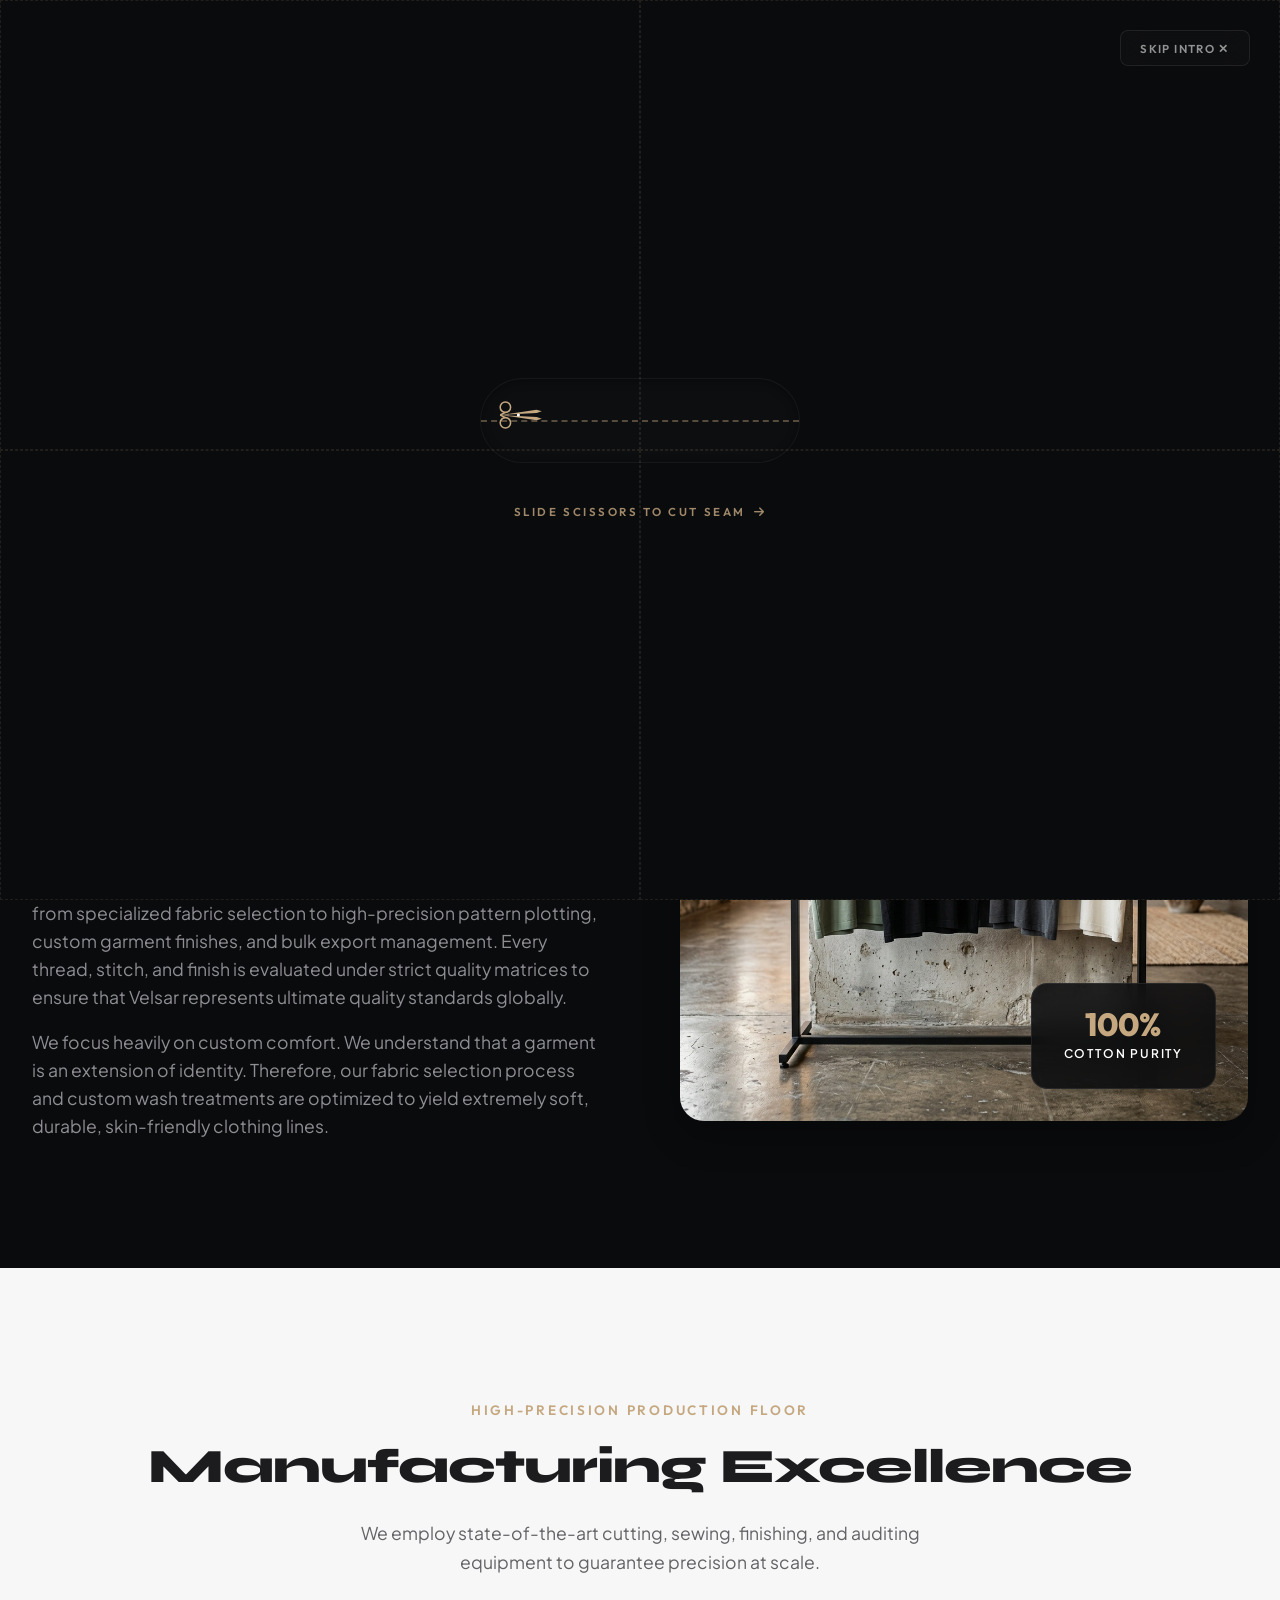
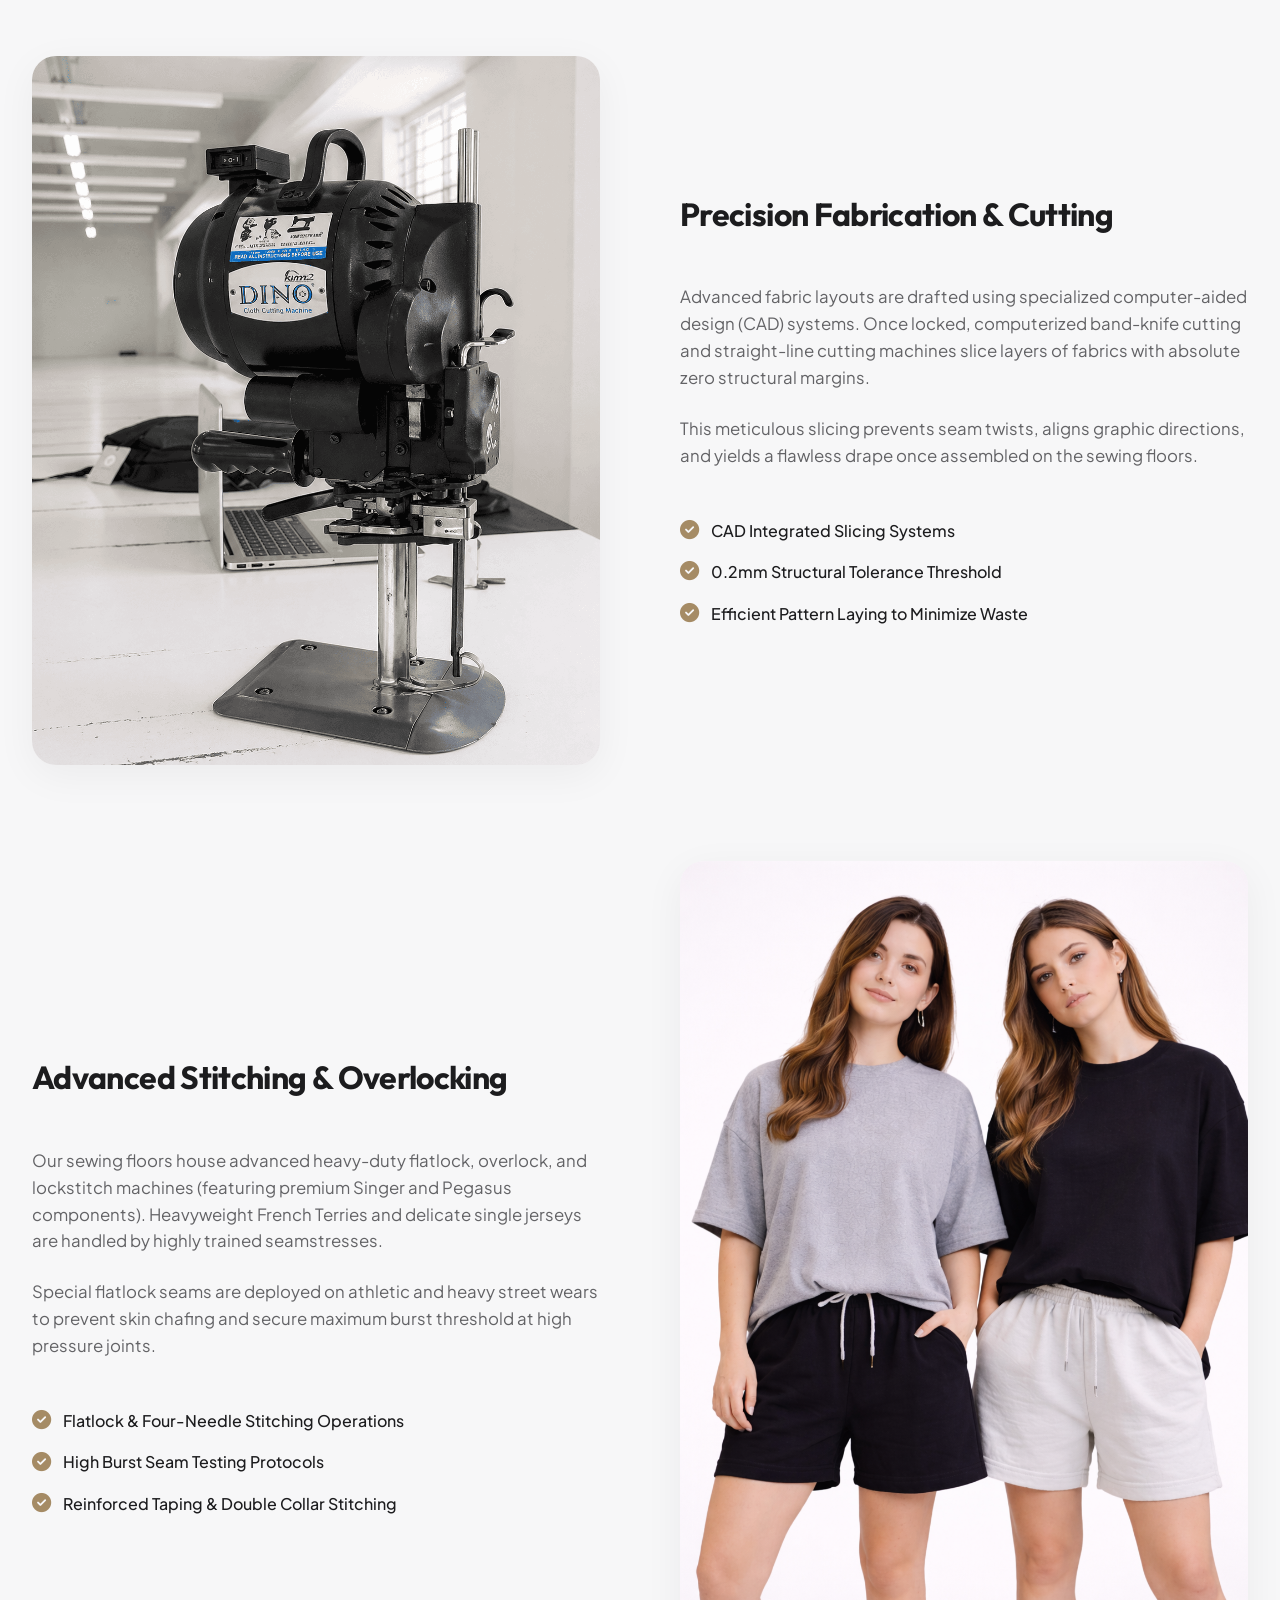
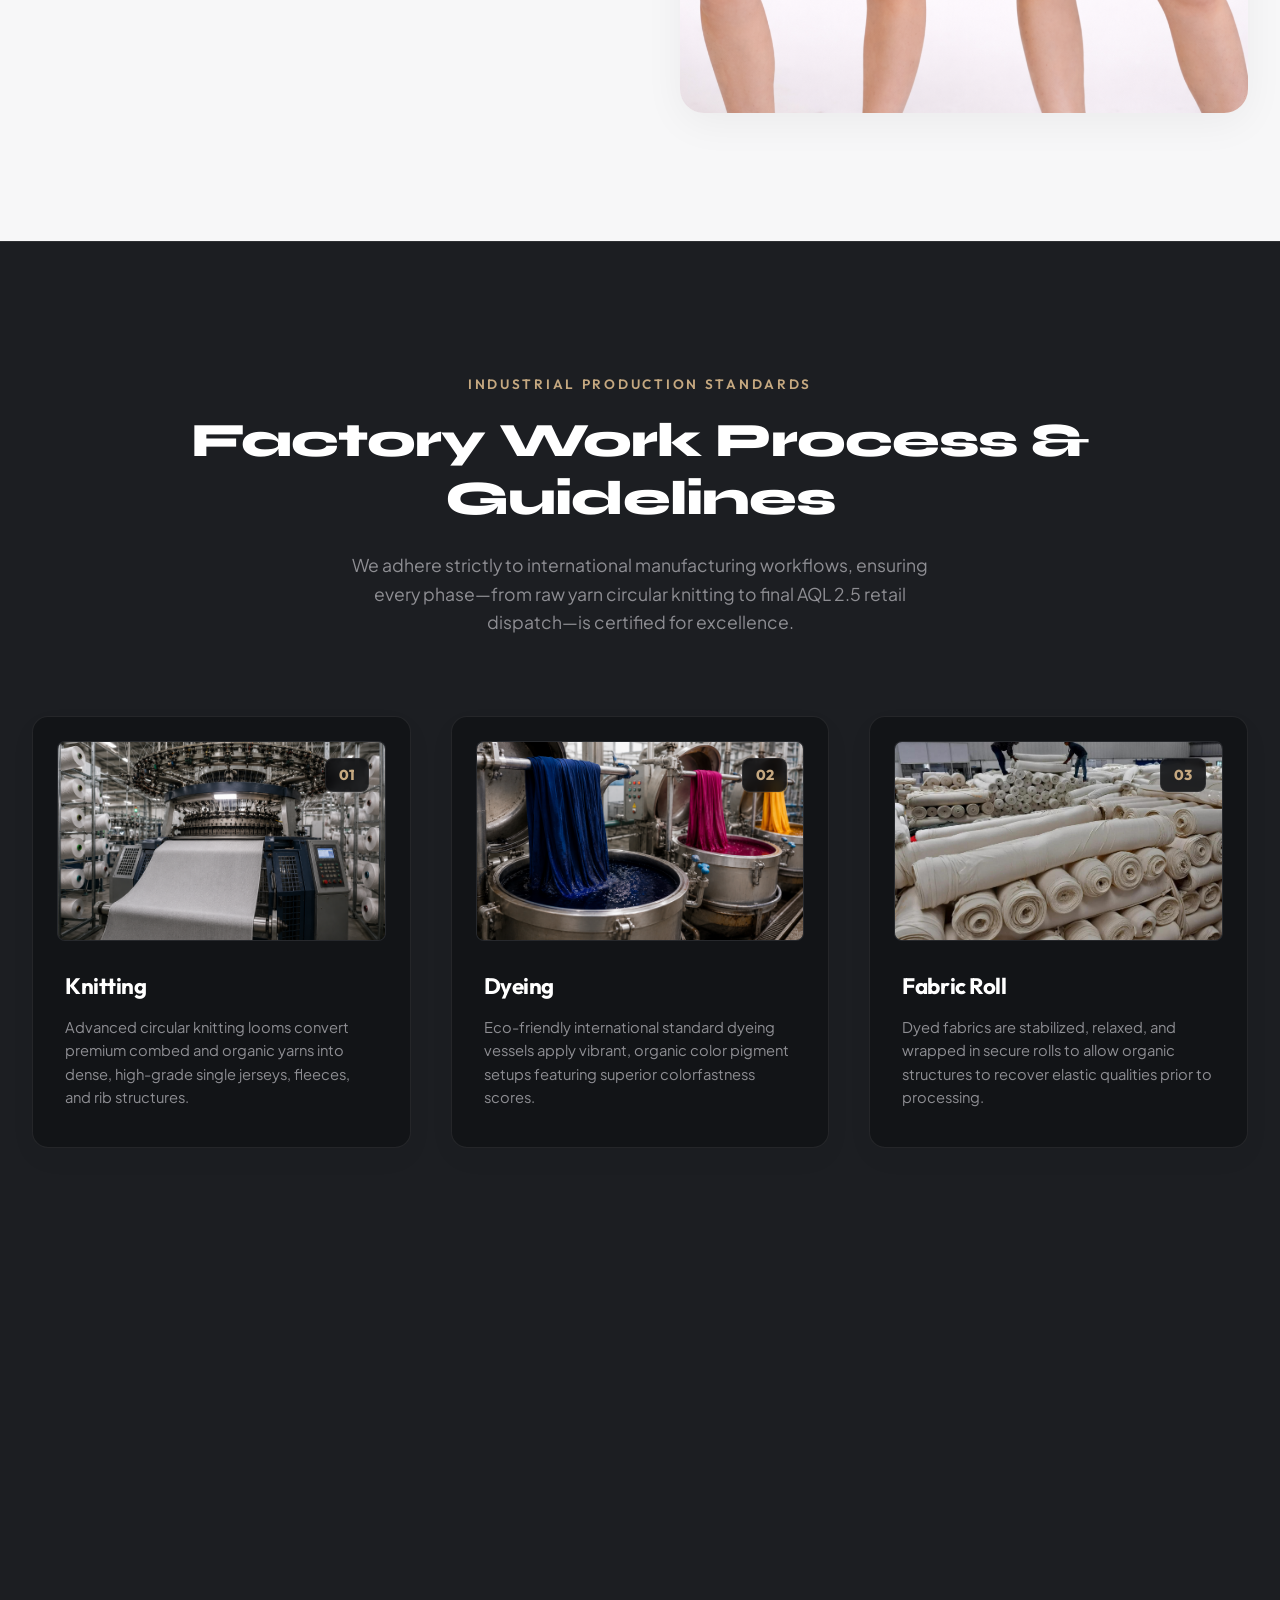
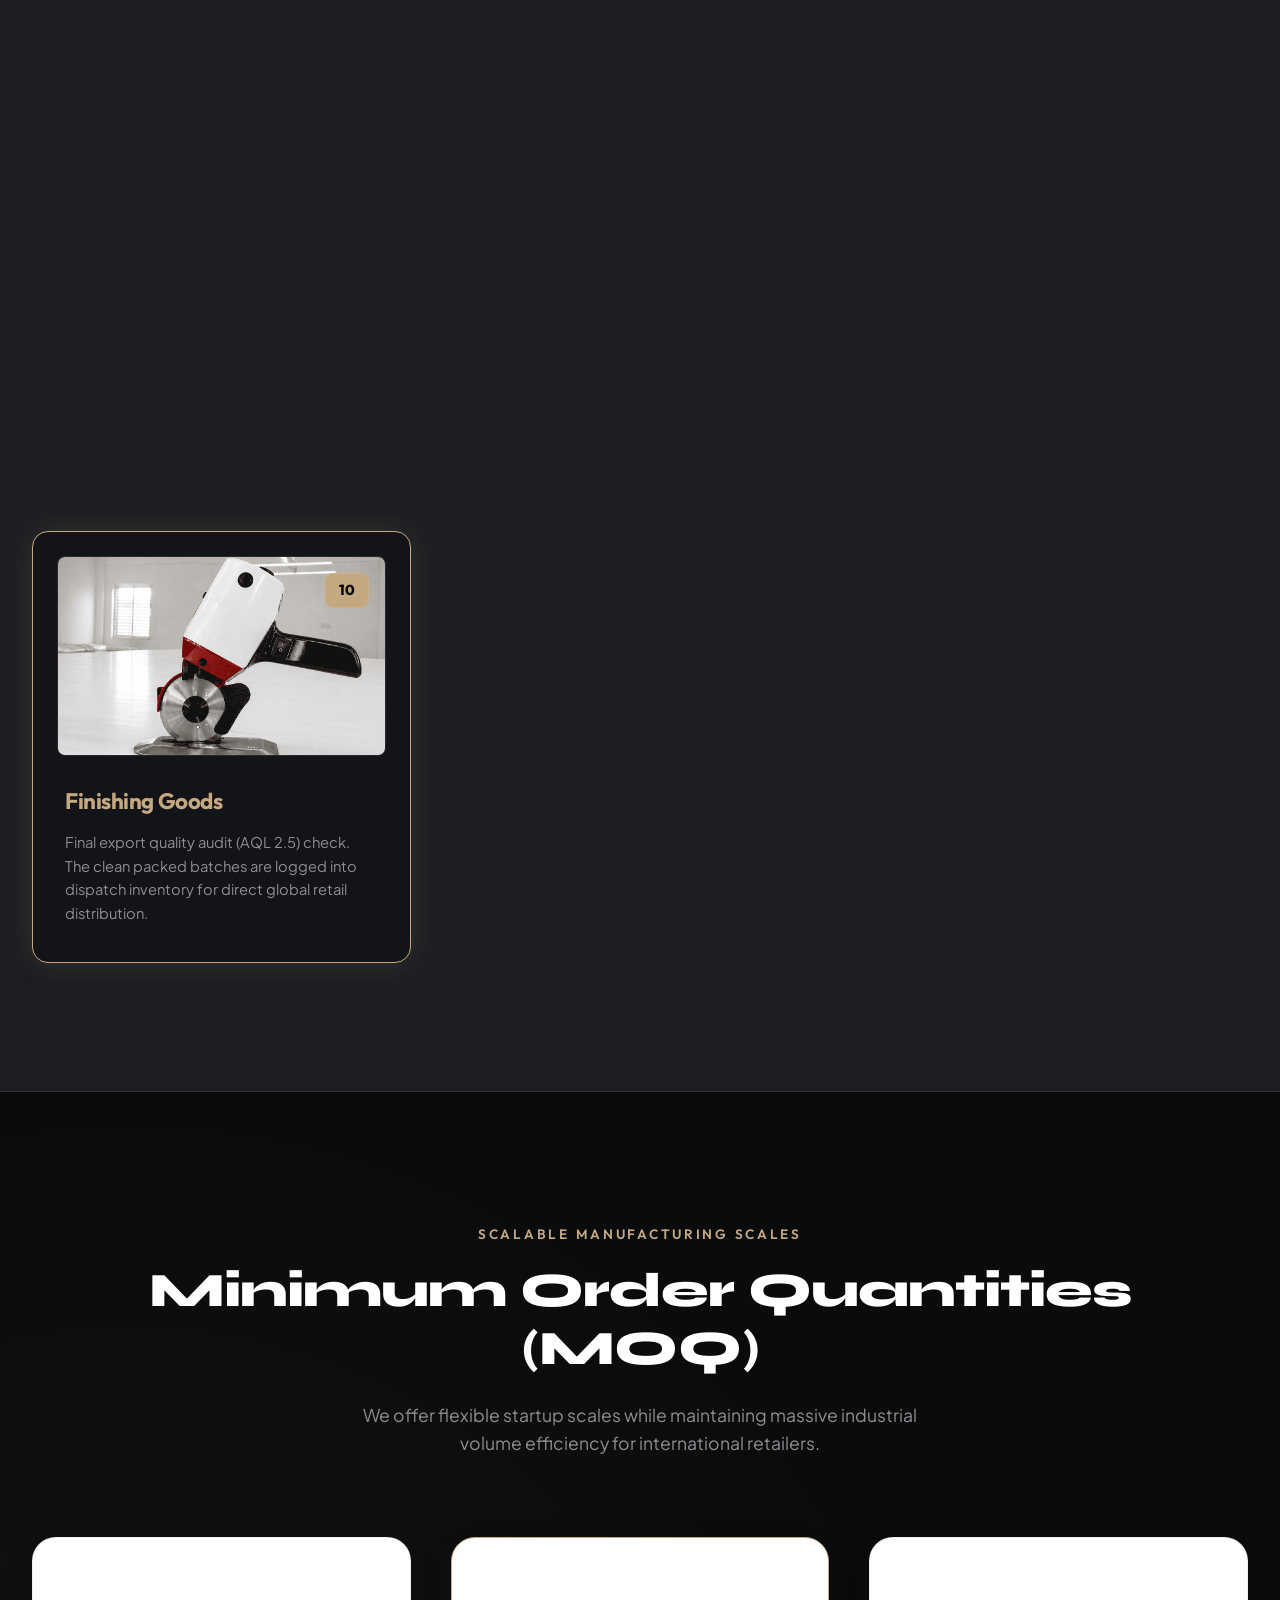
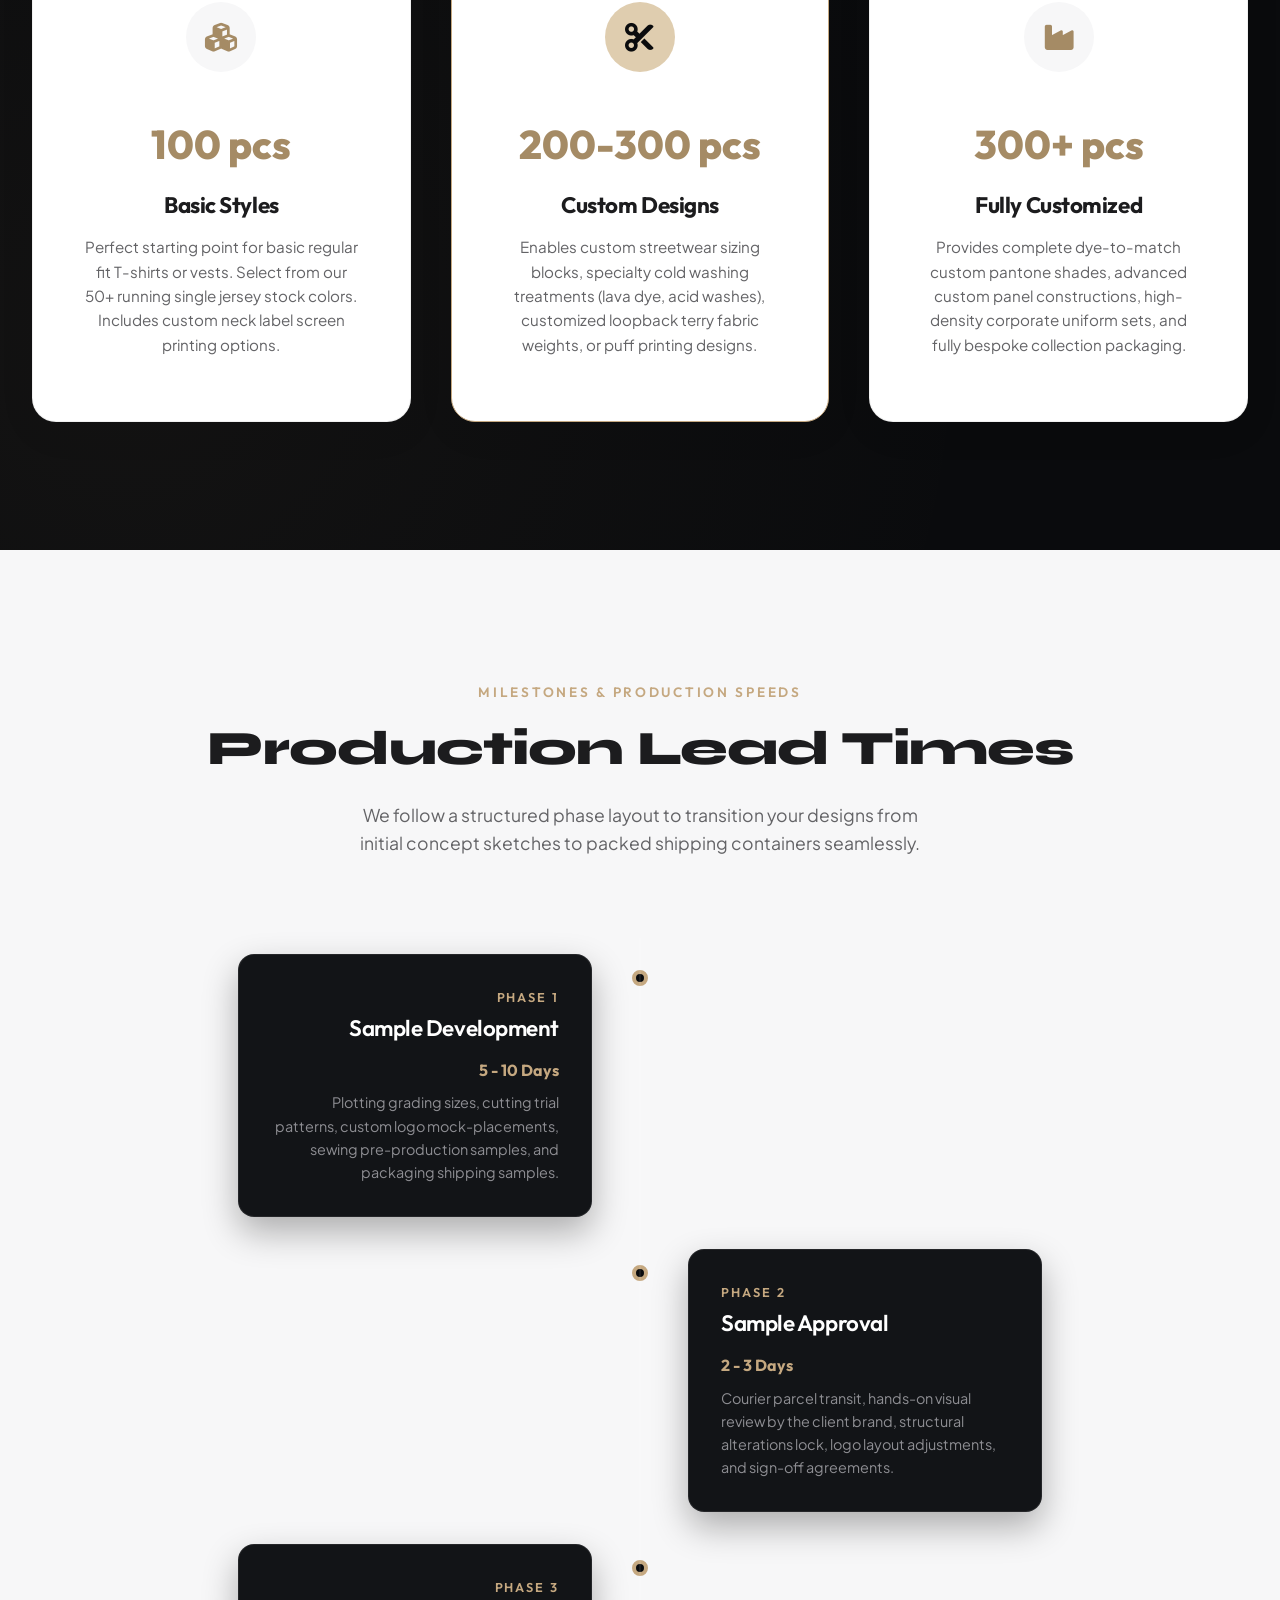
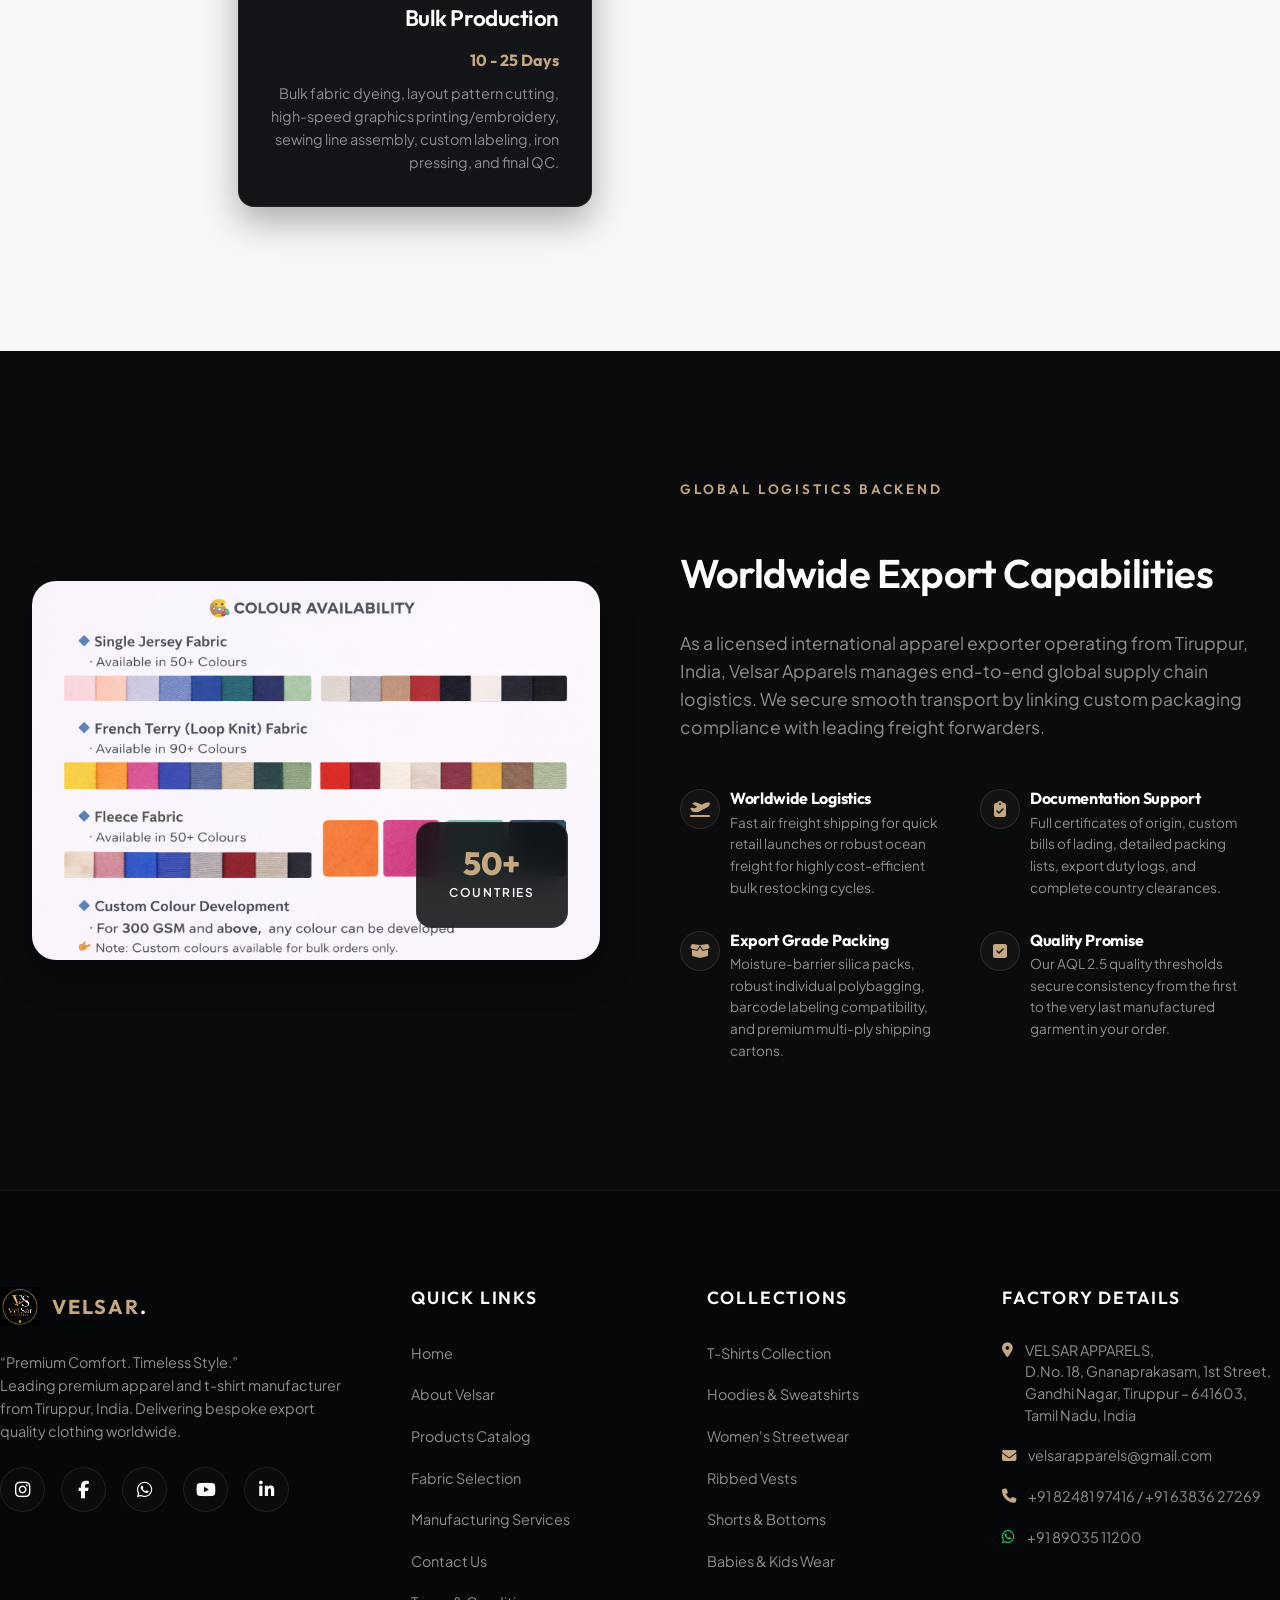
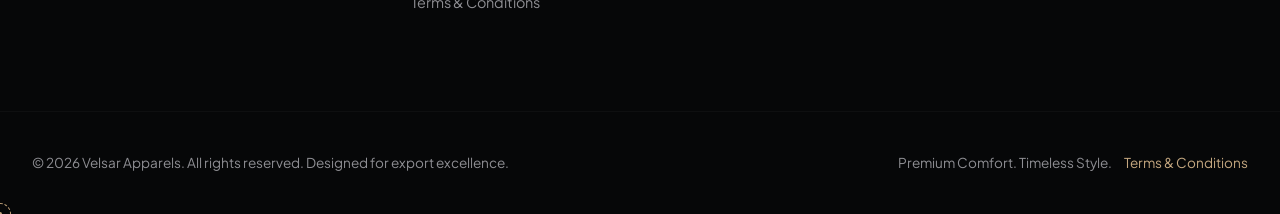
==== commit 8a20c541: "feat: split cutting machines into Stage 5 and 6 and align visual showcase QC and stitching images" ====
--- a/about.html
+++ b/about.html
@@ -297,23 +297,32 @@
         <!-- Stage 5 -->
         <div class="workflow-step-card reveal reveal-delay-2">
           <div class="workflow-step-img-wrapper">
-            <div class="split-img-container">
-              <img src="Work/Cutting Machine 1.png" alt="Cutting Machine 1" class="workflow-step-img split-img">
-              <img src="Work/Cutting Machine 2.png" alt="Cutting Machine 2" class="workflow-step-img split-img">
-            </div>
+            <img src="Work/Cutting Machine 1.png" alt="Cutting Machine 1" class="workflow-step-img">
             <div class="workflow-step-badge">05</div>
           </div>
           <div class="workflow-step-content">
-            <h3 class="workflow-step-title">Cutting Machine 1 & 2</h3>
-            <p class="workflow-step-desc">CAD-guided precision slicing systems. Computerized heavy duty band knife and straight cutting machines 1 & 2 handle layered panels without pucker.</p>
+            <h3 class="workflow-step-title">Cutting Machine 1</h3>
+            <p class="workflow-step-desc">CAD-guided computerized band knife slicing system. Our high-precision Cutting Machine 1 handles high-volume layered panels with zero-tolerance alignment.</p>
           </div>
         </div>
 
         <!-- Stage 6 -->
         <div class="workflow-step-card reveal reveal-delay-3">
           <div class="workflow-step-img-wrapper">
+            <img src="Work/Cutting Machine 2.png" alt="Cutting Machine 2" class="workflow-step-img">
+            <div class="workflow-step-badge">06</div>
+          </div>
+          <div class="workflow-step-content">
+            <h3 class="workflow-step-title">Cutting Machine 2</h3>
+            <p class="workflow-step-desc">Precision straight-knife sizing system. Cutting Machine 2 performs detailed panel trimming and pocket contouring to ensure flawless sewing preparation.</p>
+          </div>
+        </div>
+
+        <!-- Stage 7 -->
+        <div class="workflow-step-card reveal reveal-delay-1">
+          <div class="workflow-step-img-wrapper">
             <img src="Work/Stitching.png" alt="Garment Stitching Unit floor" class="workflow-step-img">
-            <div class="workflow-step-badge">06</div>
+            <div class="workflow-step-badge">07</div>
           </div>
           <div class="workflow-step-content">
             <h3 class="workflow-step-title">Stitching</h3>
@@ -321,11 +330,11 @@
           </div>
         </div>
 
-        <!-- Stage 7 -->
-        <div class="workflow-step-card reveal reveal-delay-1">
+        <!-- Stage 8 -->
+        <div class="workflow-step-card reveal reveal-delay-2">
           <div class="workflow-step-img-wrapper">
             <img src="Shoot/Finishing Pcs.png" alt="Stitching and Quality check table" class="workflow-step-img">
-            <div class="workflow-step-badge">07</div>
+            <div class="workflow-step-badge">08</div>
           </div>
           <div class="workflow-step-content">
             <h3 class="workflow-step-title">Checking</h3>
@@ -333,11 +342,11 @@
           </div>
         </div>
 
-        <!-- Stage 8 -->
-        <div class="workflow-step-card reveal reveal-delay-2">
+        <!-- Stage 9 -->
+        <div class="workflow-step-card reveal reveal-delay-3">
           <div class="workflow-step-img-wrapper">
             <img src="Work/Pcs.png" alt="Ironing and Packing floor" class="workflow-step-img">
-            <div class="workflow-step-badge">08</div>
+            <div class="workflow-step-badge">09</div>
           </div>
           <div class="workflow-step-content">
             <h3 class="workflow-step-title">Ironing & Packing</h3>
@@ -345,11 +354,11 @@
           </div>
         </div>
 
-        <!-- Stage 9 -->
-        <div class="workflow-step-card reveal reveal-delay-3" style="border-color: var(--accent); box-shadow: var(--shadow-glow);">
+        <!-- Stage 10 -->
+        <div class="workflow-step-card reveal reveal-delay-1" style="border-color: var(--accent); box-shadow: var(--shadow-glow);">
           <div class="workflow-step-img-wrapper">
             <img src="Work/CD Cutting Machine.png" alt="CD Cutting Machine finished check" class="workflow-step-img">
-            <div class="workflow-step-badge" style="background: var(--accent); color: var(--primary-dark);">09</div>
+            <div class="workflow-step-badge" style="background: var(--accent); color: var(--primary-dark);">10</div>
           </div>
           <div class="workflow-step-content">
             <h3 class="workflow-step-title" style="color: var(--accent);">Finishing Goods</h3>
